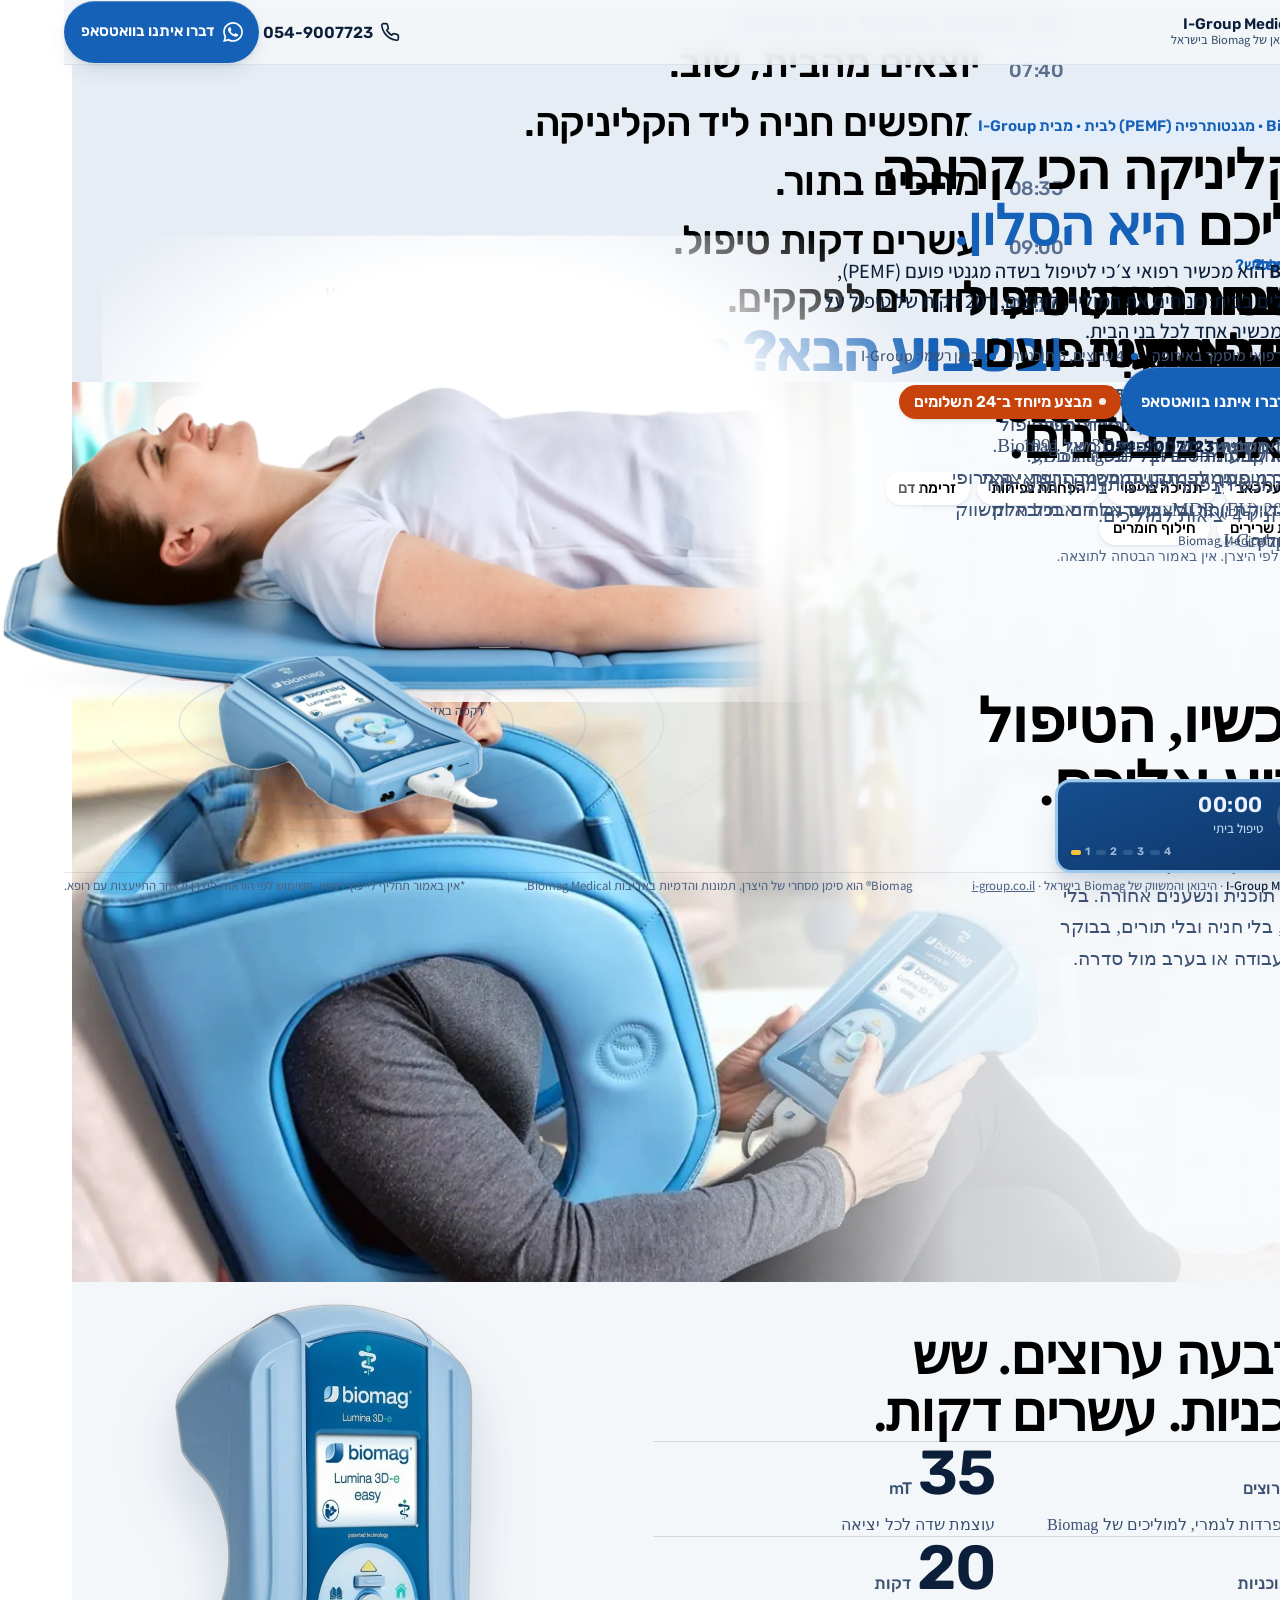
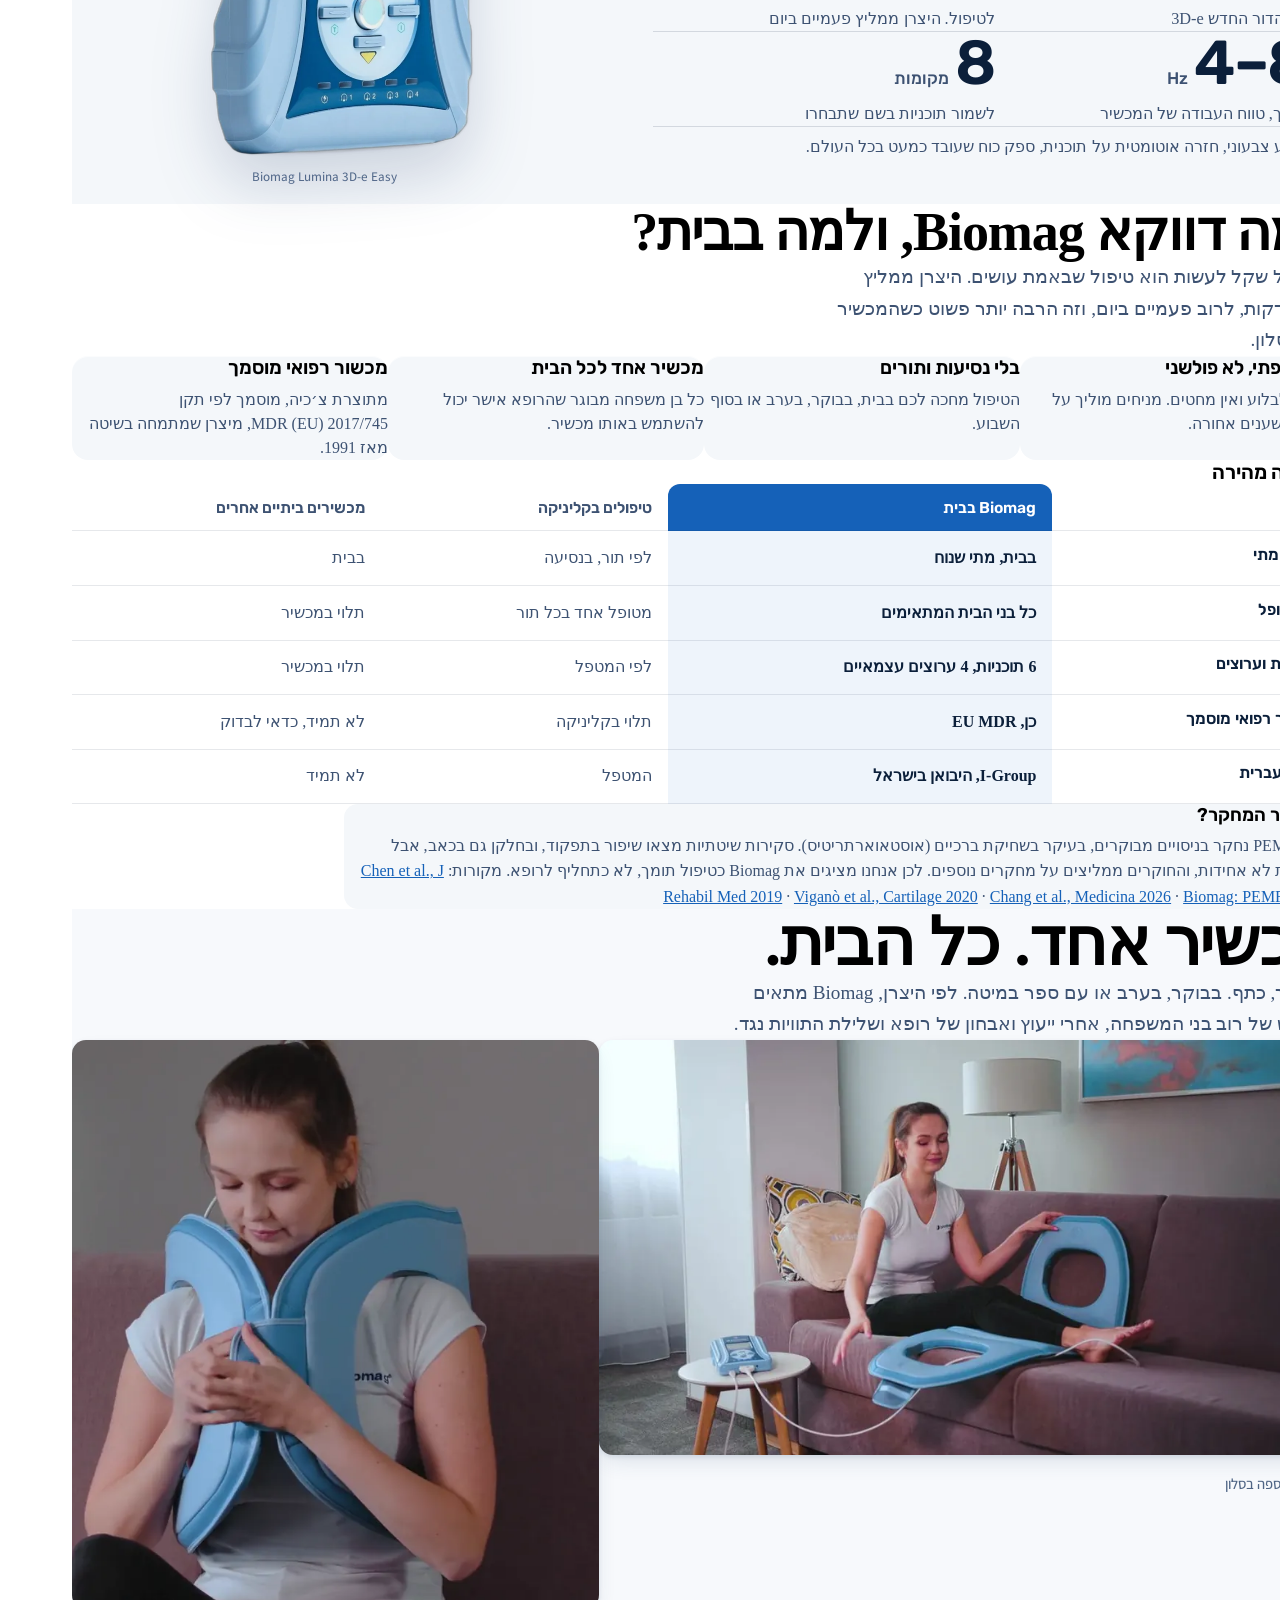
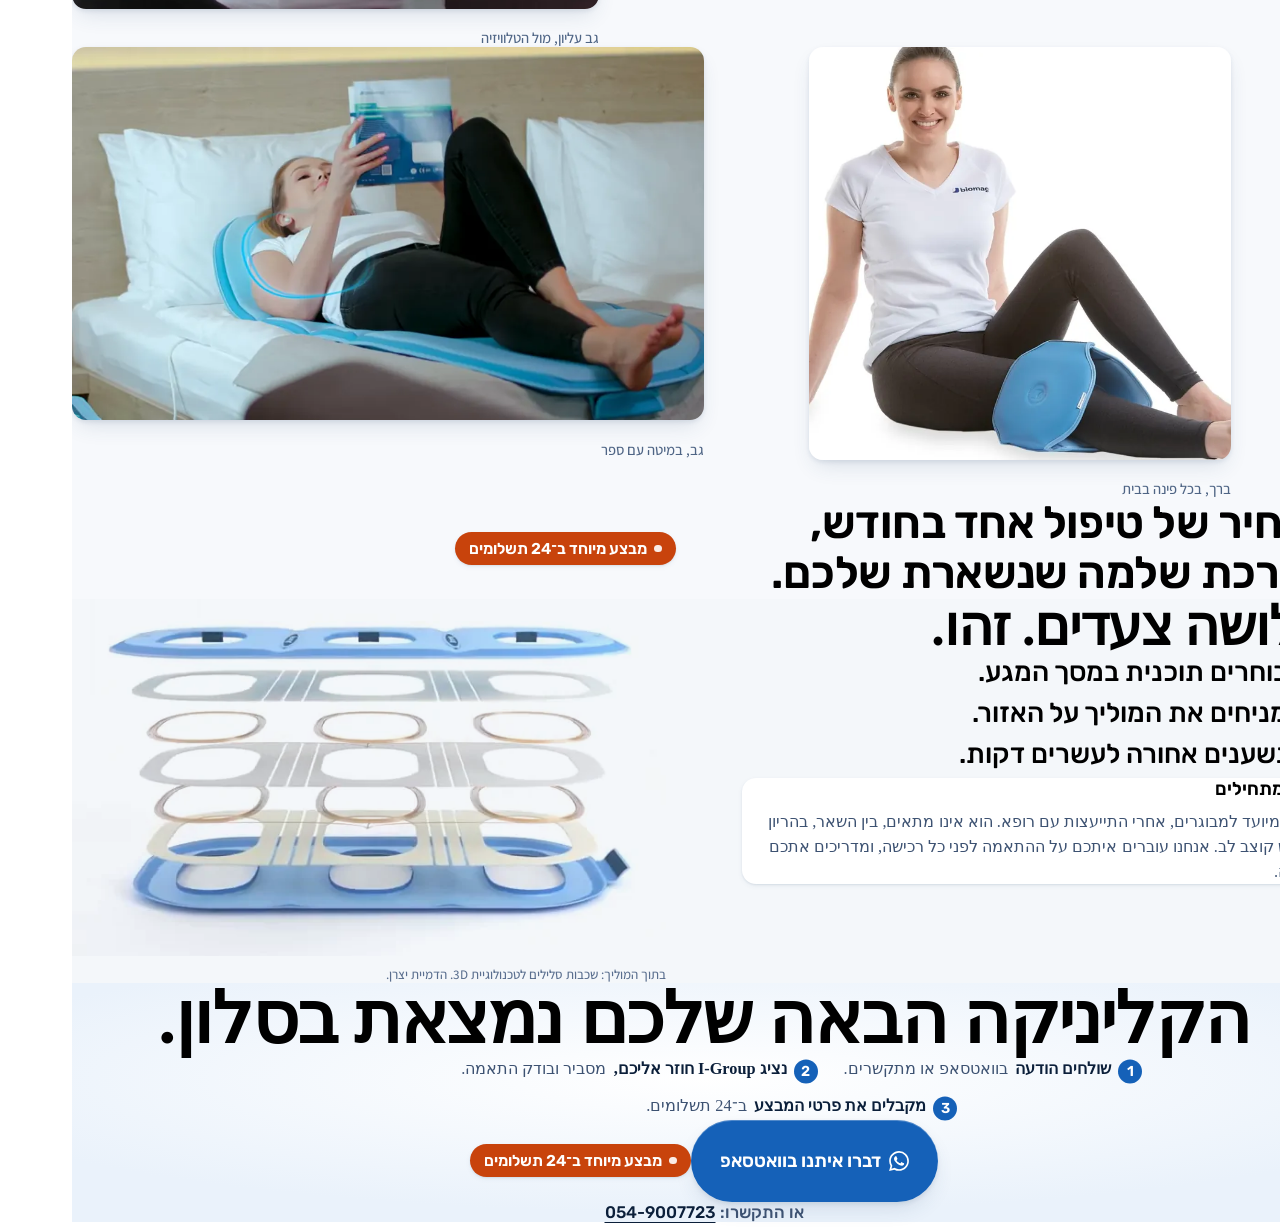
==== index.html @ ccf37699 "Custom domain home.biomag.i-group.co.il" ====
<!doctype html>
<html lang="he" dir="rtl">
<head>
<meta charset="utf-8">
<meta name="viewport" content="width=device-width, initial-scale=1, viewport-fit=cover">
<title>Biomag 3D PEMF לבית | מכשיר אחד לכל המשפחה | I-Group</title>
<meta name="description" content="Biomag לבית: מכשיר מגנטותרפיה (PEMF) רפואי מצ׳כיה, 4 ערוצים ו־6 תוכניות. 20 דקות טיפול על הספה, לכל המשפחה. מבית I-Group, מבצע ב־24 תשלומים.">
<!-- PREVIEW SWITCH: set to "noindex,nofollow" for previews -->
<meta name="robots" content="index,follow">
<link rel="canonical" href="https://home.biomag.i-group.co.il/">
<meta name="theme-color" content="#F4F7FA">
<meta property="og:type" content="product">
<meta property="og:site_name" content="I-Group Medical · Biomag בישראל">
<meta property="og:locale" content="he_IL">
<meta property="og:title" content="Biomag לבית: הקליניקה הכי קרובה אליכם היא הסלון">
<meta property="og:description" content="טכנולוגיית 3D בפטנט, 4 ערוצים עצמאיים, 20 דקות על הספה. מערכת אחת לכל המשפחה. מבצע מיוחד ב־24 תשלומים.">
<meta property="og:url" content="https://home.biomag.i-group.co.il/">
<meta property="og:image" content="https://home.biomag.i-group.co.il/og/og.jpg">
<meta property="og:image:width" content="1200">
<meta property="og:image:height" content="630">
<meta property="og:image:alt" content="אישה שוכבת על מזרן Biomag עם מכשיר Lumina 3D-e Easy בבית">
<meta name="twitter:card" content="summary_large_image">
<meta name="twitter:title" content="Biomag לבית: הקליניקה הכי קרובה אליכם היא הסלון">
<meta name="twitter:description" content="טכנולוגיית 3D בפטנט, 4 ערוצים עצמאיים, 20 דקות על הספה. מבצע מיוחד ב־24 תשלומים.">
<meta name="twitter:image" content="https://home.biomag.i-group.co.il/og/og.jpg">
<link rel="icon" type="image/png" href="assets/igroup.png">
<link rel="preconnect" href="https://fonts.googleapis.com">
<link rel="preconnect" href="https://fonts.gstatic.com" crossorigin>
<link href="https://fonts.googleapis.com/css2?family=Assistant:wght@400;500;600;700&family=Rubik:wght@400;500;600;700&display=swap" rel="stylesheet">
<link rel="preload" as="image" href="assets/hero-plate.webp" media="(min-width: 861px)">
<link rel="preload" as="image" href="assets/hero-plate-m.webp" media="(max-width: 860px)">
<link rel="stylesheet" href="scrollcraft.css">
<script type="application/ld+json">
{"@context":"https://schema.org","@graph":[
 {"@type":"Organization","@id":"https://i-group.co.il/#org","name":"I-Group Medical · איי גרופ מדיקל","url":"https://i-group.co.il/","logo":"https://home.biomag.i-group.co.il/assets/igroup.png","telephone":"+972-54-900-7723","contactPoint":{"@type":"ContactPoint","telephone":"+972-54-900-7723","contactType":"sales","availableLanguage":["he"]}},
 {"@type":"Product","name":"Biomag Lumina 3D-e Easy","brand":{"@type":"Brand","name":"Biomag"},"image":"https://home.biomag.i-group.co.il/og/og.jpg","description":"מכשיר PEMF לשימוש ביתי עם טכנולוגיית 3D-e בפטנט, 4 ערוצים עצמאיים, 6 תוכניות ומסך מגע צבעוני.","seller":{"@id":"https://i-group.co.il/#org"}},
 {"@type":"BreadcrumbList","itemListElement":[{"@type":"ListItem","position":1,"name":"I-Group","item":"https://i-group.co.il/"},{"@type":"ListItem","position":2,"name":"Biomag לבית","item":"https://home.biomag.i-group.co.il/"}]}
]}
</script>
<style>
:root{
  --sc-canvas:#F4F7FA; --sc-surface:#FFFFFF;
  --sc-ink:#0B1F3A; --sc-ink-soft:#3D5272;
  --sc-accent:#1561B8; --sc-accent-ink:#FFFFFF;
  --sc-font-display:"Rubik", system-ui, sans-serif;
  --sc-font-text:"Assistant", system-ui, sans-serif;
  --sc-shadow-color: 214 45% 30%;
  --sc-e1: 0 1px 2px hsl(var(--sc-shadow-color) / .10), 0 2px 6px -1px hsl(var(--sc-shadow-color) / .08);
  --sc-e2: 0 2px 4px hsl(var(--sc-shadow-color) / .10), 0 10px 22px -6px hsl(var(--sc-shadow-color) / .16);
  --sc-e3: 0 4px 8px hsl(var(--sc-shadow-color) / .08), 0 22px 44px -12px hsl(var(--sc-shadow-color) / .20);
  --sc-edge: inset 0 1px 0 rgba(255,255,255,.7);
  --orange:#C8430C; --bar:64px;
  --sc-track-tight:-0.02em; --sc-track-snug:-0.012em; --sc-track-normal:0;
}
body{line-height:1.65;font-size:clamp(1.05rem,1rem + .25vw,1.2rem);}
.sc-display{font-weight:600;letter-spacing:var(--sc-track-tight);}
h1,h2,h3,p{margin:0}
a{color:inherit}
.vis-hide{position:absolute!important;width:1px;height:1px;overflow:hidden;clip:rect(0 0 0 0);white-space:nowrap}
bdi.ltr{direction:ltr;unicode-bidi:isolate;white-space:nowrap}

/* ---------- bar ---------- */
.bar{position:fixed;inset-inline:0;top:0;height:var(--bar);z-index:60;display:flex;align-items:center;gap:var(--sc-4);
  padding-inline:var(--sc-gutter);background:color-mix(in oklab,#F4F7FA 86%,transparent);backdrop-filter:saturate(1.2) blur(10px);-webkit-backdrop-filter:saturate(1.2) blur(10px);
  border-bottom:1px solid color-mix(in oklab,var(--sc-ink) 8%,transparent)}
.bar__brand{display:flex;align-items:center;gap:.6rem;text-decoration:none;min-width:0}
.bar__brand img{width:34px;height:auto}
.bar__brand span{font:600 .95rem/1.15 var(--sc-font-display);color:var(--sc-ink)}
.bar__brand small{display:block;font:500 .78rem/1.2 var(--sc-font-text);color:var(--sc-ink-soft)}
.bar__end{margin-inline-start:auto;display:flex;align-items:center;gap:var(--sc-4)}
.bar__tel{font:600 1rem var(--sc-font-display);text-decoration:none;color:var(--sc-ink);display:inline-flex;align-items:center;gap:.4rem;min-height:44px;padding-inline:.25rem}
.bar__tel:hover{color:var(--sc-accent)}
.btn{display:inline-flex;align-items:center;justify-content:center;gap:.55rem;min-height:48px;padding:.7rem 1.3rem;border-radius:999px;
  background:var(--sc-accent);color:var(--sc-accent-ink);font:600 1.02rem/1 var(--sc-font-display);text-decoration:none;white-space:nowrap;
  box-shadow:var(--sc-e2),inset 0 1px 0 rgba(255,255,255,.25);transition:background-color 160ms var(--sc-ease-out),transform 120ms var(--sc-ease-out)}
.btn:hover{background:#0F4F99}
.btn:active{transform:scale(.97)}
.btn svg{width:20px;height:20px;flex:none}
.btn--sm{min-height:44px;padding:.55rem 1.05rem;font-size:.95rem}
.badge{display:inline-flex;align-items:center;gap:.45rem;background:var(--orange);color:#fff;font:600 .98rem/1.1 var(--sc-font-display);
  padding:.5rem .9rem;border-radius:999px;box-shadow:var(--sc-e1);white-space:nowrap}
.badge::before{content:"";width:.45rem;height:.45rem;border-radius:50%;background:#fff;opacity:.9}

/* ---------- console (signature) ---------- */
.console{position:fixed;z-index:61;left:var(--sc-gutter);bottom:clamp(1rem,3vh,2rem);display:grid;grid-template-columns:auto 1fr;align-items:center;gap:.25rem .8rem;
  width:15.5rem;padding:.7rem .85rem .75rem;border-radius:16px;text-decoration:none;color:#EAF3FF;
  background:linear-gradient(160deg,#164E8F,#0D3566);box-shadow:var(--sc-e3),inset 0 1px 0 rgba(255,255,255,.18);
  border:3px solid #9CC8EE;transition:transform 160ms var(--sc-ease-out)}
.console:hover{transform:translateY(-2px)}
.console__ring{grid-row:span 2;width:44px;height:44px}
.console__ring circle{fill:none;stroke-width:4}
.console__ring .trk{stroke:rgba(255,255,255,.18)}
.console__ring .val{stroke:#7FD3FF;stroke-linecap:round;transform:rotate(-90deg) scaleY(-1);transform-origin:50% 50%}
.console__time{font:600 1.35rem/1 var(--sc-font-display);font-variant-numeric:tabular-nums;letter-spacing:.02em;direction:ltr;text-align:right}
.console__prog{font:500 .82rem/1.2 var(--sc-font-text);color:#BFD9F5;white-space:nowrap;overflow:hidden;text-overflow:ellipsis}
.console__ch{grid-column:1 / -1;display:flex;gap:.4rem;justify-content:flex-start;direction:ltr;margin-top:.35rem;font:600 .68rem/1 var(--sc-font-display);color:#9DB9D8}
.console__ch i{display:inline-flex;align-items:center;gap:.25rem;font-style:normal}
.console__ch i::before{content:"";width:.6rem;height:.32rem;border-radius:2px;background:#2E5B8E;transition:background-color 240ms var(--sc-ease-out)}
.console__ch i.on::before{background:#FFC23D;box-shadow:0 1px 3px rgba(0,0,0,.25)}
.console__cta{grid-column:1 / -1;display:none;margin-top:.45rem;font:600 .9rem/1.2 var(--sc-font-display);color:#fff;align-items:center;gap:.4rem}
.console.is-wait .console__time{opacity:.55}
.console.is-done .console__cta{display:flex}
.console.is-done{border-color:#FFC23D}
.console__tag{position:absolute;top:-.55rem;right:.8rem;background:#9CC8EE;color:#0D3566;font:600 .62rem/1 var(--sc-font-display);padding:.2rem .4rem;border-radius:4px;letter-spacing:.02em}

/* ---------- hero (act 1) ---------- */
.hero [data-sc-stage]{background:radial-gradient(120% 90% at 30% 75%,#FFFFFF 0%,#F4F7FA 55%,#E9EFF6 100%);--mx:0;--my:0}
.hero__rings{position:absolute;left:2%;bottom:6%;width:58vw;aspect-ratio:2.4;z-index:1;pointer-events:none;
  transform:translate3d(calc(var(--mx)*-8px),calc(var(--my)*-6px),0) scale(calc(.9 + var(--sc-p,0)*.35));transform-origin:30% 60%;
  opacity:calc(.55 + var(--sc-p,0)*.45)}
.hero__rings ellipse{fill:none;stroke:#1561B8;stroke-width:1.2;vector-effect:non-scaling-stroke}
.hero__copy{position:absolute;z-index:6;right:var(--sc-gutter);top:calc(var(--bar) + clamp(1.2rem,5vh,3.5rem));width:min(36rem,40vw)}
.hero__kicker{display:inline-block;max-width:100%;font:600 .95rem/1.3 var(--sc-font-display);color:var(--sc-accent);background:#E3EEFA;padding:.4rem .8rem;border-radius:999px;margin-bottom:var(--sc-4)}
.hero__copy h1{font-size:clamp(2.3rem,1.3rem + 2.6vw,3.9rem);line-height:1.04;text-wrap:balance}
.hero__copy h1 em{font-style:normal;color:var(--sc-accent)}
.hero__sub{margin-top:var(--sc-4);font:500 clamp(1.08rem,.98rem + .35vw,1.3rem)/1.5 var(--sc-font-text);color:var(--sc-ink);text-wrap:pretty}
.hero__sub strong{font-weight:700}
.hero__facts{list-style:none;padding:0;margin:var(--sc-4) 0 0;display:flex;flex-wrap:wrap;gap:.4rem .9rem;color:var(--sc-ink-soft);font:500 .98rem/1.3 var(--sc-font-text)}
.hero__facts li{display:inline-flex;align-items:center;gap:.4rem}
.hero__facts li::before{content:"";width:.42rem;height:.42rem;border-radius:50%;background:var(--sc-accent)}
.hero__cta{margin-top:var(--sc-5);display:flex;flex-wrap:wrap;gap:var(--sc-3);align-items:center}
.hero__tel{display:block;margin-top:var(--sc-3);font:500 1rem var(--sc-font-display);color:var(--sc-ink-soft)}
.hero__tel a{color:var(--sc-ink);font-weight:600;text-underline-offset:.25em}
.hero__scene{position:absolute;z-index:4;width:min(60vw,1040px);aspect-ratio:1771/1004;left:-5vw;bottom:9vh;-webkit-mask-image:linear-gradient(to left,transparent 0,#000 14%);mask-image:linear-gradient(to left,transparent 0,#000 14%);pointer-events:none;
  transform:translate3d(calc(var(--mx)*6px),calc(var(--sc-p,0)*-10vh + var(--my)*4px),0) scale(calc(1 + var(--sc-p,0)*.07));transform-origin:40% 100%}
.hero__plate{position:absolute;top:0;left:0;width:100%;height:auto;max-width:none}
.hero__shadow{position:absolute;left:2%;right:-4%;top:63%;height:9%;border-radius:50%;background:radial-gradient(closest-side,rgba(30,60,110,.22),transparent);filter:blur(6px)}
.hero__dev{position:absolute;left:27.95%;top:61.95%;width:47.94%;z-index:2;
  transform:translate3d(calc(var(--mx)*14px),calc(var(--sc-p,0)*-2.5vh + var(--my)*9px),0) scale(calc(1 + var(--sc-p,0)*.05));transform-origin:50% 100%}
.hero__dev img{width:100%;height:auto;max-width:none;filter:drop-shadow(0 18px 22px rgba(20,50,100,.22))}

/* ---------- tension (act 2) ---------- */
.tension [data-sc-stage]{background:#E7EDF5;display:grid;place-items:center}
.log{width:min(52rem,100% - 2*var(--sc-gutter));margin-inline:auto}
.log__intro{font:500 var(--sc-t-lg)/1.3 var(--sc-font-display);color:var(--sc-ink-soft);margin-bottom:var(--sc-6)}
.log ol{list-style:none;margin:0;padding:0;display:grid;gap:clamp(.4rem,1.4vh,1rem)}
.log li{display:grid;grid-template-columns:5.2rem 1fr;align-items:baseline;gap:var(--sc-5);font:500 clamp(1.5rem,1rem + 1.9vw,2.7rem)/1.15 var(--sc-font-display);letter-spacing:var(--sc-track-snug)}
.log time{font:500 clamp(1rem,.9rem + .4vw,1.25rem)/1 var(--sc-font-display);color:#5A6F8F;font-variant-numeric:tabular-nums;direction:ltr;text-align:right}
.log__end{margin-top:var(--sc-7);font:700 clamp(2rem,1.2rem + 3vw,4rem)/1.04 var(--sc-font-display);letter-spacing:var(--sc-track-tight);color:var(--sc-accent)}

/* ---------- turn (act 3) ---------- */
.turn{position:relative;background:#F4F7FA;padding-block:0}
.turn figure{margin:0;position:relative;height:100svh;min-height:34rem;overflow:hidden}
.turn figure img{width:100%;height:100%;object-fit:cover;object-position:30% 50%}
.turn__scrim{position:absolute;inset:0;pointer-events:none;background:linear-gradient(to left,rgba(248,250,252,.94) 0%,rgba(248,250,252,.82) 30%,rgba(248,250,252,0) 52%)}
.turn__copy{position:absolute;right:var(--sc-gutter);top:50%;translate:0 -50%;max-width:min(34rem,40vw)}
.turn__copy h2{font-size:clamp(2.2rem,1.4rem + 3vw,4.4rem);line-height:1.04;margin-bottom:var(--sc-5);text-wrap:balance}
.turn__copy p{color:var(--sc-ink-soft);max-width:30ch}

/* ---------- peak (act 4) ---------- */
.peak [data-sc-stage]{background:radial-gradient(70% 80% at 32% 52%,#FFFFFF 0%,#FFFFFF 46%,#E9F0F8 100%)}
.peak__frame{position:absolute;left:clamp(0rem,3vw,4rem);top:50%;translate:0 -46%;width:min(64vw,1100px);aspect-ratio:1000/570;
  -webkit-mask-image:radial-gradient(60% 72% at 46% 52%,#000 62%,transparent 100%);mask-image:radial-gradient(60% 72% at 46% 52%,#000 62%,transparent 100%)}
.peak__frame picture,.peak__frame picture img{position:absolute;inset:0;width:100%;height:100%;object-fit:cover}
.peak__copy{position:absolute;right:var(--sc-gutter);top:50%;translate:0 -50%;width:min(27rem,30vw)}
.peak__block{position:absolute;inset-inline:0;top:0;translate:0 -50%}
.peak__block h2{font-size:clamp(2.2rem,1.3rem + 2.8vw,4rem);line-height:1.04;text-wrap:balance}
.peak__block h3{font:600 clamp(1.7rem,1.2rem + 1.6vw,2.6rem)/1.1 var(--sc-font-display);letter-spacing:var(--sc-track-snug);margin-bottom:var(--sc-4);text-wrap:balance}
.peak__block p{color:var(--sc-ink-soft);margin-top:var(--sc-4);text-wrap:pretty}
.credit{font:500 .82rem/1.3 var(--sc-font-text);color:#5A6F8F}

/* ---------- spec (act 5) ---------- */
.spec{background:#F4F7FA;padding-block:var(--sc-section)}
.spec__grid{display:grid;grid-template-columns:minmax(0,1.15fr) minmax(0,.85fr);gap:clamp(2rem,6vw,6rem);align-items:center}
.spec h2{font-size:clamp(2.1rem,1.3rem + 2.6vw,3.8rem);line-height:1.05;margin-bottom:var(--sc-6);text-wrap:balance}
.specs{margin:0;display:grid;grid-template-columns:1fr 1fr;gap:var(--sc-6) var(--sc-6)}
.specs div{border-top:1px solid color-mix(in oklab,var(--sc-ink) 14%,transparent);padding-top:var(--sc-4)}
.specs dt{font:600 clamp(2.6rem,1.8rem + 2.6vw,4.2rem)/1 var(--sc-font-display);letter-spacing:var(--sc-track-tight);color:var(--sc-ink);display:flex;align-items:baseline;gap:.4rem}
.specs dt small{font:500 1.05rem/1 var(--sc-font-display);color:var(--sc-ink-soft);letter-spacing:0}
.specs dd{margin:.5rem 0 0;color:var(--sc-ink-soft);font-size:1.02rem;line-height:1.45}
.specs .wide{grid-column:1 / -1}
.spec__dev{position:relative;justify-self:center;width:min(100%,19rem)}
.spec__dev img{width:100%;height:auto;filter:drop-shadow(0 30px 30px rgba(20,50,100,.18))}
.spec__dev figcaption{text-align:center;margin-top:var(--sc-4)}
.effects{margin-top:var(--sc-8);padding-top:var(--sc-6);border-top:1px solid color-mix(in oklab,var(--sc-ink) 14%,transparent)}
.effects p{max-width:62ch;color:var(--sc-ink-soft)}
.effects ul{list-style:none;padding:0;margin:var(--sc-5) 0 0;display:flex;flex-wrap:wrap;gap:.6rem}
.effects li{font:500 1.02rem/1 var(--sc-font-display);padding:.65rem 1rem;border-radius:999px;background:#fff;box-shadow:var(--sc-e1);color:var(--sc-ink)}

/* ---------- family (act 6) ---------- */
.family{background:#F7F9FC;padding-block:var(--sc-section);overflow:clip}
.family__head{max-width:40rem;margin-bottom:var(--sc-8)}
.family__head h2{font-size:clamp(2.4rem,1.4rem + 3.4vw,4.8rem);line-height:1.02;margin-bottom:var(--sc-5)}
.family__head p{color:var(--sc-ink-soft)}
.collage{position:relative;display:grid;grid-template-columns:repeat(12,1fr);grid-auto-rows:minmax(0,auto);gap:var(--sc-5)}
.collage figure{margin:0}
.collage img{width:100%;height:auto;border-radius:14px;box-shadow:var(--sc-e2)}
.collage figcaption{margin-top:.6rem;font:500 .92rem/1.3 var(--sc-font-text);color:#4F6585}
.c1{grid-column:1 / span 7}
.c2{grid-column:8 / span 5;margin-top:18%}
.c3{grid-column:2 / span 4;margin-top:-6%}
.c4{grid-column:7 / span 6;margin-top:4%}
.value{margin-top:var(--sc-9);display:flex;flex-wrap:wrap;align-items:center;gap:var(--sc-5) var(--sc-7)}
.value p{font:600 clamp(1.8rem,1.2rem + 2vw,3.1rem)/1.12 var(--sc-font-display);letter-spacing:var(--sc-track-snug);max-width:22ch;text-wrap:balance}

/* ---------- how (act 7) ---------- */
.how{background:#F4F7FA;padding-block:var(--sc-section)}
.how__grid{display:grid;grid-template-columns:minmax(0,1fr) minmax(0,1fr);gap:clamp(2rem,6vw,6rem);align-items:start}
.how h2{font-size:clamp(2.1rem,1.3rem + 2.6vw,3.8rem);line-height:1.05;margin-bottom:var(--sc-6)}
.steps{list-style:none;margin:0;padding:0;display:grid;gap:var(--sc-5);counter-reset:s}
.steps li{display:grid;grid-template-columns:3rem 1fr;gap:var(--sc-4);align-items:baseline;font:500 clamp(1.25rem,1rem + .9vw,1.7rem)/1.3 var(--sc-font-display)}
.steps li::before{counter-increment:s;content:counter(s);font:600 1.1rem/1 var(--sc-font-display);color:var(--sc-accent);width:2.4rem;height:2.4rem;border-radius:50%;
  display:grid;place-items:center;border:1.5px solid color-mix(in oklab,var(--sc-accent) 50%,transparent)}
.note{margin-top:var(--sc-7);padding:var(--sc-5) var(--sc-6);border-radius:14px;background:#fff;box-shadow:var(--sc-e1)}
.note h3{font:600 1.15rem/1.3 var(--sc-font-display);margin-bottom:.4rem}
.note p{color:var(--sc-ink-soft);font-size:1.02rem;line-height:1.55}
.how figure{margin:0}
.how figure img{width:100%;height:auto;mix-blend-mode:multiply}

/* ---------- close (act 8) ---------- */
.close [data-sc-stage]{background:radial-gradient(90% 80% at 50% 40%,#FFFFFF 0%,#EAF2FB 70%);display:flex;flex-direction:column;justify-content:center}
.close__inner{width:min(58rem,100% - 2*var(--sc-gutter));margin-inline:auto;text-align:center}
.close h2{font-size:clamp(2.4rem,1.3rem + 4vw,5.2rem);line-height:1.02;text-wrap:balance;margin-bottom:var(--sc-5)}
.order{list-style:none;counter-reset:o;padding:0;margin:0 auto var(--sc-6);display:flex;flex-wrap:wrap;justify-content:center;gap:.6rem 1.6rem;max-width:56rem;color:var(--sc-ink-soft);font-size:1.02rem}
.order li{display:inline-flex;align-items:baseline;gap:.45rem}
.order li::before{counter-increment:o;content:counter(o);font:600 .9rem/1 var(--sc-font-display);color:#fff;background:var(--sc-accent);width:1.5rem;height:1.5rem;border-radius:50%;display:inline-grid;place-items:center;flex:none;translate:0 .1rem}
.order b{color:var(--sc-ink);font-weight:600}
.close__lede{color:var(--sc-ink-soft);max-width:44ch;margin-inline:auto;margin-bottom:var(--sc-6)}
.close__row{display:flex;flex-wrap:wrap;justify-content:center;align-items:center;gap:var(--sc-4)}
.close .btn{min-height:60px;padding-inline:1.8rem;font-size:1.15rem}
.close__tel{display:block;margin-top:var(--sc-4);font:500 1.05rem var(--sc-font-display);color:var(--sc-ink-soft)}
.close__tel a{color:var(--sc-ink);text-underline-offset:.25em}
.foot{position:absolute;inset-inline:0;bottom:0;padding:var(--sc-4) var(--sc-gutter) calc(var(--sc-4) + env(safe-area-inset-bottom));display:flex;flex-wrap:wrap;gap:.4rem 1.4rem;align-items:center;justify-content:space-between;
  font:500 .8rem/1.45 var(--sc-font-text);color:#4F6585;padding-inline-end:calc(var(--sc-gutter) + 17rem);border-top:1px solid color-mix(in oklab,var(--sc-ink) 10%,transparent)}
.foot img{width:26px;height:auto;display:inline-block;vertical-align:middle;margin-inline-end:.4rem}
.foot strong{color:var(--sc-ink);font-weight:600}


/* ---------- explain (PEMF) ---------- */
.explain [data-sc-stage]{background:linear-gradient(180deg,#EEF4FA 0%,#F6F9FC 100%)}
.field{position:absolute;left:clamp(0rem,4vw,5rem);top:50%;translate:0 -50%;width:min(46vw,640px);aspect-ratio:1}
.field svg{width:100%;height:100%;overflow:visible}
.field .tissue rect{transition:none}
.field .wave{fill:none;stroke:#1561B8;stroke-width:2.2;opacity:0;transform-box:fill-box;transform-origin:50% 0%;animation:wave 2.4s cubic-bezier(.2,.7,.3,1) infinite}
.field .wave:nth-of-type(2){animation-delay:.6s}.field .wave:nth-of-type(3){animation-delay:1.2s}.field .wave:nth-of-type(4){animation-delay:1.8s}
@keyframes wave{0%{opacity:.85;transform:scale(.35)}100%{opacity:0;transform:scale(1.35)}}
.field .glow{opacity:calc(.25 + var(--sc-p,0)*.75)}
.field .flow{stroke-dasharray:6 10;animation:flow 1.6s linear infinite;opacity:calc(var(--sc-p,0)*1.6 - .5)}
@keyframes flow{to{stroke-dashoffset:-32}}
.field__tag{font:600 15px var(--sc-font-display);fill:#0B1F3A}
.field__tag--soft{font:500 13px var(--sc-font-text);fill:#3D5272}
.explain__copy{position:absolute;right:var(--sc-gutter);top:50%;translate:0 -50%;width:min(32rem,40vw);height:24rem}
.explain__block{position:absolute;inset-inline:0;top:0}
.explain__block .q{font:600 .95rem/1 var(--sc-font-display);color:var(--sc-accent);margin-bottom:var(--sc-3)}
.explain__block h2,.explain__block h3{font:600 clamp(2rem,1.3rem + 2.2vw,3.4rem)/1.06 var(--sc-font-display);letter-spacing:var(--sc-track-tight);text-wrap:balance;margin-bottom:var(--sc-4)}
.explain__block p{color:var(--sc-ink-soft);text-wrap:pretty;max-width:36ch}
.explain__block ul{list-style:none;padding:0;margin:var(--sc-4) 0 0;display:flex;flex-wrap:wrap;gap:.45rem}
.explain__block li{font:500 .95rem/1 var(--sc-font-display);padding:.55rem .85rem;border-radius:999px;background:#fff;box-shadow:var(--sc-e1)}
.explain__block small{display:block;margin-top:var(--sc-4);color:#4F6585;font-size:.88rem}

/* ---------- why ---------- */
.why{background:#FFFFFF;padding-block:var(--sc-section)}
.why h2{font-size:clamp(2.1rem,1.3rem + 2.6vw,3.8rem);line-height:1.05;margin-bottom:var(--sc-4);text-wrap:balance}
.why__lede{color:var(--sc-ink-soft);max-width:52ch;margin-bottom:var(--sc-7)}
.why__cards{display:grid;grid-template-columns:repeat(4,minmax(0,1fr));gap:var(--sc-4);margin-bottom:var(--sc-8)}
.why__cards div{background:#F4F7FA;border-radius:16px;padding:var(--sc-5);box-shadow:var(--sc-edge)}
.why__cards h3{font:600 1.2rem/1.25 var(--sc-font-display);margin-bottom:.5rem}
.why__cards p{color:var(--sc-ink-soft);font-size:1rem;line-height:1.5}
.cmp{width:100%;border-collapse:separate;border-spacing:0;font-size:1rem}
.cmp caption{text-align:start;font:600 1.25rem var(--sc-font-display);margin-bottom:var(--sc-4)}
.cmp th,.cmp td{padding:.85rem 1rem;text-align:start;border-bottom:1px solid color-mix(in oklab,var(--sc-ink) 10%,transparent);vertical-align:top}
.cmp thead th{font:600 .98rem var(--sc-font-display);color:var(--sc-ink-soft)}
.cmp thead th.us{color:#fff;background:var(--sc-accent);border-radius:12px 12px 0 0}
.cmp td.us{background:#EEF4FB;font-weight:600;color:var(--sc-ink)}
.cmp tbody th{font:600 1rem var(--sc-font-display);color:var(--sc-ink)}
.cmp td{color:var(--sc-ink-soft)}
.cmp-wrap{overflow-x:auto;-webkit-overflow-scrolling:touch}
.research{margin-top:var(--sc-7);padding:var(--sc-5) var(--sc-6);border-radius:14px;background:#F4F7FA;max-width:62rem}
.research h3{font:600 1.15rem var(--sc-font-display);margin-bottom:.4rem}
.research p{color:var(--sc-ink-soft);font-size:1rem;line-height:1.6}
.research a{color:var(--sc-accent)}

/* ---------- focus ---------- */
:focus-visible{outline:3px solid #0F4F99;outline-offset:3px}
.console:focus-visible{outline-color:#FFC23D}

/* ---------- phone ---------- */
@media (max-width:860px){
  :root{--bar:58px}
  .bar{gap:.5rem}
  .bar__brand span,.bar__tel .num{display:none}
  .bar__tel{width:44px;justify-content:center;border-radius:50%;background:#fff;box-shadow:var(--sc-e1)}
  .bar .btn{width:44px;padding:0;border-radius:50%}
  .bar .btn .lbl{display:none}
  .console{position:fixed;top:calc((var(--bar) - 46px)/2);bottom:auto;left:50%;translate:-50% 0;width:auto;min-width:9.6rem;grid-template-columns:auto auto;gap:0 .5rem;padding:.3rem .6rem .3rem .45rem;border-width:2px;border-radius:12px}
  .console__ring{width:30px;height:30px;grid-row:span 2}
  .console__time{font-size:1.02rem}
  .console__prog{font-size:.68rem;max-width:6.6rem}
  .console__ch{display:none}
  .console__tag{display:none}
  .console.is-done .console__cta{display:none}
  .hero__copy{top:calc(var(--bar) + .9rem);width:auto;left:var(--sc-gutter)}
  .hero__kicker{font-size:.8rem;padding:.3rem .65rem;margin-bottom:.6rem}
  .hero__copy h1{font-size:clamp(1.9rem,8vw,2.6rem)}
  .hero__sub{font-size:1rem;margin-top:.6rem;line-height:1.45}
  .hero__facts{font-size:.88rem;margin-top:.6rem;gap:.25rem .7rem}
  .hero__cta{margin-top:.9rem;gap:.5rem}
  .hero__cta .btn{min-height:46px;padding:.6rem 1.1rem;font-size:.98rem}
  .hero__cta .badge{font-size:.88rem;padding:.42rem .75rem}
  .hero__tel{display:none}
  .hero__scene{width:118vw;right:auto;left:-4vw;bottom:1vh;-webkit-mask-image:none;mask-image:none}
  .hero__rings{width:120vw;left:-10vw;bottom:4vh}
  .turn figure{height:auto;min-height:0}
  .turn figure img{height:62svh;object-position:40% 50%}
  .turn__scrim{display:none}
  .turn__copy{position:relative;right:auto;top:auto;translate:none;max-width:none;padding:var(--sc-7) var(--sc-gutter) var(--sc-6)}
  .peak__frame{left:0;width:100vw;top:calc(var(--bar) + 2vh);translate:none;aspect-ratio:740/570}
  .peak__copy{right:var(--sc-gutter);left:var(--sc-gutter);width:auto;top:calc(var(--bar) + 2vh + 77vw + 1.25rem);bottom:auto;translate:none}
  .peak__block{translate:0 0;top:0;bottom:auto}
  .field{left:50%;translate:-50% 0;top:calc(var(--bar) + 1vh);width:min(72vw,40vh)}
  .explain__copy{right:var(--sc-gutter);left:var(--sc-gutter);width:auto;top:calc(var(--bar) + 1vh + min(72vw,40vh) + .5rem);translate:none;height:auto}
  .explain__block h2,.explain__block h3{font-size:clamp(1.6rem,6.6vw,2.1rem);margin-bottom:.5rem}
  .explain__block p{font-size:.98rem;line-height:1.5}
  .explain__block ul{margin-top:.6rem;gap:.3rem}.explain__block li{font-size:.82rem;padding:.4rem .6rem}
  .explain__block small{font-size:.78rem;margin-top:.5rem}
  .why__cards{grid-template-columns:1fr 1fr}
  .cmp{font-size:.88rem}.cmp th,.cmp td{padding:.6rem .5rem}
  .spec__grid,.how__grid{grid-template-columns:1fr}
  .spec__dev{width:min(72%,18rem);order:-1}
  .specs{gap:var(--sc-5)}
  .collage{grid-template-columns:repeat(6,1fr);gap:var(--sc-4)}
  .c1{grid-column:1 / -1}.c2{grid-column:1 / span 3;margin-top:0}.c3{grid-column:4 / span 3;margin-top:22%}.c4{grid-column:1 / -1;margin-top:0}
  .close__inner{padding-bottom:9rem}
  .foot{font-size:.74rem;padding-inline-end:var(--sc-gutter)}
}
@media (max-width:380px){ .hero__facts{display:none} }
@media (prefers-reduced-motion:reduce){
  .hero__rings,.hero__scene,.hero__dev{transform:none!important}
  .field .wave{animation:none;opacity:.5}.field .wave:nth-of-type(2){transform:scale(.7)}.field .wave:nth-of-type(3){transform:scale(1)}.field .wave:nth-of-type(4){display:none}
  .field .flow{animation:none;opacity:1}.field .glow{opacity:1}
}
</style>
</head>
<body>

<header class="bar" role="banner">
  <a class="bar__brand" href="https://i-group.co.il/" aria-label="I-Group Medical, לאתר החברה">
    <img src="assets/igroup.webp" width="156" height="160" alt="I-Group Medical">
    <span>I-Group Medical<small>היבואן של Biomag בישראל</small></span>
  </a>
  <div class="bar__end">
    <a class="bar__tel" href="tel:+972549007723" aria-label="התקשרו 054-9007723">
      <svg width="20" height="20" viewBox="0 0 24 24" fill="none" stroke="currentColor" stroke-width="2" stroke-linecap="round" stroke-linejoin="round" aria-hidden="true"><path d="M22 16.92v3a2 2 0 0 1-2.18 2 19.79 19.79 0 0 1-8.63-3.07 19.5 19.5 0 0 1-6-6A19.79 19.79 0 0 1 2.12 4.18 2 2 0 0 1 4.11 2h3a2 2 0 0 1 2 1.72c.13.96.36 1.9.7 2.81a2 2 0 0 1-.45 2.11L8.09 9.91a16 16 0 0 0 6 6l1.27-1.27a2 2 0 0 1 2.11-.45c.91.34 1.85.57 2.81.7A2 2 0 0 1 22 16.92z"/></svg>
      <span class="num"><bdi class="ltr">054-9007723</bdi></span>
    </a>
    <a class="btn btn--sm wa" href="#" data-wa aria-label="דברו איתנו בוואטסאפ">
      <svg viewBox="0 0 24 24" fill="currentColor" aria-hidden="true"><path d="M17.47 14.38c-.3-.15-1.75-.86-2.02-.96-.27-.1-.47-.15-.67.15-.2.3-.77.96-.94 1.16-.17.2-.35.22-.64.07-.3-.15-1.25-.46-2.38-1.47-.88-.79-1.47-1.76-1.65-2.06-.17-.3-.02-.46.13-.6.13-.14.3-.35.45-.52.15-.18.2-.3.3-.5.1-.2.05-.37-.02-.52-.08-.15-.67-1.62-.92-2.22-.24-.58-.49-.5-.67-.51h-.57c-.2 0-.52.07-.79.37-.27.3-1.04 1.02-1.04 2.48s1.07 2.88 1.21 3.08c.15.2 2.1 3.2 5.08 4.49.71.31 1.26.49 1.7.63.71.23 1.36.2 1.87.12.57-.09 1.75-.72 2-1.41.25-.7.25-1.29.17-1.41-.07-.13-.27-.2-.57-.35zM12.05 21.8h-.01a9.8 9.8 0 0 1-5-1.37l-.36-.21-3.72.98 1-3.63-.24-.37a9.8 9.8 0 0 1-1.5-5.22c0-5.42 4.41-9.83 9.84-9.83a9.77 9.77 0 0 1 6.95 2.88 9.77 9.77 0 0 1 2.88 6.96c0 5.42-4.41 9.83-9.84 9.83zm8.37-18.2A11.75 11.75 0 0 0 12.05.13C5.53.13.22 5.43.22 11.96c0 2.09.55 4.12 1.58 5.92L.12 24l6.27-1.64a11.82 11.82 0 0 0 5.65 1.44h.01c6.52 0 11.83-5.31 11.83-11.84 0-3.16-1.23-6.13-3.46-8.37z"/></svg>
      <span class="lbl">דברו איתנו בוואטסאפ</span>
    </a>
  </div>
</header>

<a class="console" href="#contact" data-console aria-label="מחוון טיפול: 20 דקות של Biomag בזמן הגלילה. לחצו כדי לעבור ליצירת קשר">
  <span class="console__tag" aria-hidden="true">3D-e</span>
  <svg class="console__ring" viewBox="0 0 44 44" aria-hidden="true"><circle class="trk" cx="22" cy="22" r="18"/><circle class="val" cx="22" cy="22" r="18" stroke-dasharray="113.1" stroke-dashoffset="113.1" data-ring/></svg>
  <span class="console__time" data-time aria-hidden="true">00:00</span>
  <span class="console__prog" data-prog aria-hidden="true">טיפול ביתי</span>
  <span class="console__ch" aria-hidden="true"><i class="on" data-ch>1</i><i data-ch>2</i><i data-ch>3</i><i data-ch>4</i></span>
  <span class="console__cta" aria-hidden="true">20 דקות הסתיימו. דברו איתנו ›</span>
</a>

<main id="top">

  <!-- 1 · RECOGNITION: layered hero (parallax planes driven by --sc-p and pointer) -->
  <section class="hero" data-sc-act="pin" data-sc-span="1.4" data-sc-drift="#F4F7FA" data-program="טיפול ביתי">
    <div data-sc-stage>
      <svg class="hero__rings" viewBox="0 0 1200 500" aria-hidden="true" preserveAspectRatio="xMidYMid meet">
        <ellipse cx="420" cy="300" rx="180" ry="60" opacity=".55"/>
        <ellipse cx="420" cy="300" rx="300" ry="102" opacity=".38"/>
        <ellipse cx="420" cy="300" rx="430" ry="148" opacity=".26"/>
        <ellipse cx="420" cy="300" rx="570" ry="196" opacity=".16"/>
        <ellipse cx="420" cy="300" rx="720" ry="248" opacity=".09"/>
      </svg>
      <div class="hero__copy" data-sc-cue="0 1 0 0">
        <p class="hero__kicker">Biomag · מגנטותרפיה (PEMF) לבית · מבית I-Group</p>
        <h1 class="sc-display">הקליניקה הכי קרובה אליכם <em>היא הסלון.</em></h1>
        <p class="hero__sub"><strong>Biomag</strong> הוא מכשיר רפואי צ׳כי לטיפול בשדה מגנטי פועם (PEMF), שמפעילים בבית: מניחים את המוליך, לוחצים, ו־20 דקות של טיפול על הספה. מכשיר אחד לכל בני הבית.</p>
        <ul class="hero__facts">
          <li>מכשור רפואי מוסמך באירופה</li><li>4 ערוצים, 6 תוכניות</li><li>יבואן רשמי: I-Group</li>
        </ul>
        <div class="hero__cta">
          <a class="btn" href="#" data-wa>
            <svg viewBox="0 0 24 24" fill="currentColor" aria-hidden="true"><use href="#i-wa"/></svg>
            דברו איתנו בוואטסאפ
          </a>
          <span class="badge">מבצע מיוחד ב־24 תשלומים</span>
        </div>
        <p class="hero__tel">וואטסאפ או טלפון: <a href="tel:+972549007723"><bdi class="ltr">054-9007723</bdi></a></p>
      </div>
      <div class="hero__scene" aria-hidden="false">
        <picture>
          <source media="(max-width: 860px)" srcset="assets/hero-plate-m.webp" width="1000" height="403">
          <img class="hero__plate" src="assets/hero-plate.webp" width="1600" height="645" alt="אישה שוכבת על מזרן הטיפול של Biomag בבית, מחייכת" fetchpriority="high">
        </picture>
        <div class="hero__shadow" aria-hidden="true"></div>
        <div class="hero__dev"><img src="assets/hero-device.webp" width="764" height="344" alt="מכשיר Biomag Lumina 3D-e Easy מחובר למזרן"></div>
      </div>
    </div>
  </section>

  <!-- 2 · TENSION: pin + kinetic. The clinic morning, held still, stacking like a log. -->
  <section class="tension" data-sc-act="pin" data-sc-span="2.0" data-sc-drift="#E7EDF5" data-program="ממתינים בתור" data-wait>
    <div data-sc-stage>
      <div class="log">
        <p class="log__intro" data-sc-cue="0 1 0 0">ככה נראה בוקר של טיפול אחד בקליניקה:</p>
        <ol>
          <li data-sc-cue="0 1 0 0"><time>07:40</time><span>יוצאים מהבית, שוב.</span></li>
          <li data-sc-cue="0 1 0 0"><time>08:10</time><span>מחפשים חניה ליד הקליניקה.</span></li>
          <li data-sc-cue="0 1 0 0"><time>08:35</time><span>מחכים בתור.</span></li>
          <li data-sc-cue="0.06 1 0.06 0"><time>09:00</time><span>עשרים דקות טיפול.</span></li>
          <li data-sc-cue="0.14 1 0.06 0"><time>09:20</time><span>חוזרים לפקקים.</span></li>
        </ol>
        <p class="log__end" data-sc-cue="0.24 1 0.10 0" data-sc-kinetic="words">ובשבוע הבא? הכול מההתחלה.</p>
      </div>
    </div>
  </section>

  <!-- 3 · TURN: flow + reveal. The living room wipes in. -->
  <section class="turn" data-sc-act="flow" data-sc-drift="#F4F7FA" data-program="טיפול ביתי">
    <figure data-sc-reveal="left" data-sc-reveal-at="0 0.3">
      <picture>
        <source media="(max-width: 860px)" srcset="assets/turn-home-m.webp" width="620" height="932">
        <img src="assets/turn-home.webp" width="1320" height="1052" alt="אישה על הספה בסלון עם מוליך Biomag לגב ומכשיר Lumina 3D-e Easy בידיה" loading="lazy">
      </picture>
      <div class="turn__scrim" aria-hidden="true"></div>
      <figcaption class="turn__copy sc-stack" data-sc-in data-sc-stagger="70">
        <h2 class="sc-display">ועכשיו, הטיפול מגיע אליכם.</h2>
        <p>עם Biomag הטיפול נעשה בבית: מחברים מזרן או מוליך למכשיר, בוחרים תוכנית ונשענים אחורה. בלי נסיעות, בלי חניה ובלי תורים, בבוקר לפני העבודה או בערב מול סדרה.</p>
      </figcaption>
    </figure>
  </section>


  <!-- 3b · UNDERSTANDING: pin. What PEMF is, how it works, what it is used for. -->
  <section class="explain" id="pemf" data-sc-act="pin" data-sc-span="2.4" data-sc-drift="#EEF4FA" data-program="מה זה PEMF">
    <div data-sc-stage>
      <div class="field" aria-hidden="true">
        <svg viewBox="0 0 600 600">
          <defs>
            <linearGradient id="tis" x1="0" y1="0" x2="0" y2="1"><stop offset="0" stop-color="#F6D9C6"/><stop offset=".35" stop-color="#EDB9A0"/><stop offset=".36" stop-color="#E7A9A0"/><stop offset="1" stop-color="#D98E8A"/></linearGradient>
            <radialGradient id="glw" cx=".5" cy="0" r=".9"><stop offset="0" stop-color="#5FB2FF" stop-opacity=".55"/><stop offset="1" stop-color="#5FB2FF" stop-opacity="0"/></radialGradient>
            <linearGradient id="app" x1="0" y1="0" x2="0" y2="1"><stop offset="0" stop-color="#9FD0F5"/><stop offset="1" stop-color="#4E9BDB"/></linearGradient>
          </defs>
          <rect x="40" y="250" width="520" height="290" rx="28" fill="url(#tis)"/>
          <rect x="40" y="250" width="520" height="290" rx="28" fill="url(#glw)" class="glow"/>
          <ellipse class="wave" cx="300" cy="250" rx="230" ry="150"/>
          <ellipse class="wave" cx="300" cy="250" rx="230" ry="150"/>
          <ellipse class="wave" cx="300" cy="250" rx="230" ry="150"/>
          <ellipse class="wave" cx="300" cy="250" rx="230" ry="150"/>
          <g class="flow" fill="none" stroke="#0E3F7A" stroke-width="2.4">
            <path d="M120 470 C200 430 250 455 300 430 S420 420 480 460"/>
            <path d="M100 400 C190 370 260 395 320 372 S430 365 500 395"/>
          </g>
          <rect x="150" y="196" width="300" height="56" rx="28" fill="url(#app)"/>
          <rect x="150" y="196" width="300" height="56" rx="28" fill="none" stroke="#1561B8" stroke-width="2"/>
          <text x="300" y="231" text-anchor="middle" class="field__tag" fill="#fff" style="fill:#fff">מוליך Biomag</text>
          <text x="300" y="150" text-anchor="middle" class="field__tag">שדה מגנטי פועם · 4–81 Hz</text>
          <text x="300" y="575" text-anchor="middle" class="field__tag--soft">רקמה באזור המטופל (המחשה)</text>
        </svg>
      </div>
      <div class="explain__copy">
        <div class="explain__block" data-sc-cue="0 0.36 0 0.08">
          <p class="q">מה זה בכלל?</p>
          <h2>מגנטותרפיה: טיפול בשדה מגנטי פועם.</h2>
          <p>PEMF (Pulsed Electromagnetic Field) היא שיטה לא פולשנית מתחום הפיזיותרפיה: בלי ניתוח, בלי מחטים ובלי משהו לבלוע. משתמשים בה במכוני שיקום, בקליניקות, וגם בבית.</p>
        </div>
        <div class="explain__block" data-sc-cue="0.34 0.68 0.08 0.08">
          <p class="q">איך זה עובד?</p>
          <h3>פעימות מגנטיות, ישר לאזור.</h3>
          <p>המכשיר שולח דרך המוליך פעימות קצרות של שדה מגנטי בתדר נמוך. השדה חודר לרקמות שמתחת למוליך. לפי Biomag, הוא משפיע על פעילות התאים ועל זרימת הדם באזור.</p>
        </div>
        <div class="explain__block" data-sc-cue="0.66 1 0.08 0">
          <p class="q">למה זה משמש?</p>
          <h3>שש תוכניות, שש השפעות.</h3>
          <p>Biomag בנתה את התוכניות סביב שש השפעות בסיסיות, כטיפול תומך לצד הטיפול שהרופא קבע:</p>
          <ul><li>הקלה על כאב</li><li>תמיכה בריפוי</li><li>הפחתת נפיחות</li><li>זרימת דם</li><li>הרפיית שרירים</li><li>חילוף חומרים</li></ul>
          <small>ההגדרות לפי היצרן. אין באמור הבטחה לתוצאה.</small>
        </div>
      </div>
    </div>
  </section>

  <!-- 4 · PEAK: scrub. White silence, then the device opens under your thumb. -->
  <section class="peak" data-sc-act="scrub" data-sc-span="3.4" data-sc-dwell="0.3" data-sc-drift="#FFFFFF" data-program="3D-e">
    <div data-sc-stage>
      <div class="peak__frame">
        <picture>
          <source media="(prefers-reduced-motion: reduce) and (max-width: 860px)" srcset="assets/peak-rm-m.webp">
          <source media="(prefers-reduced-motion: reduce)" srcset="assets/peak-rm.webp">
          <source media="(max-width: 860px)" srcset="assets/peak-poster-m.webp">
          <img class="sc-stage__poster" src="assets/peak-poster.webp" width="1000" height="570" alt="">
        </picture>
        <video data-sc-scrub data-sc-src="assets/peak.mp4" data-sc-src-mobile="assets/peak-m.mp4" muted playsinline aria-label="הדמיית יצרן: מכשיר Biomag Lumina נפתח לשכבותיו ונסגר"></video>
      </div>
      <div class="peak__copy">
        <div class="peak__block" data-sc-cue="0 0.36 0 0.07">
          <h2 class="sc-display">ככה זה נראה מבפנים.</h2>
          <p>גללו, והמכשיר נפתח לשכבות: מסך מגע, לוח אלקטרוני ו־4 יציאות למוליכים.</p>
          <p class="credit">הדמיית מוצר: Biomag Medical</p>
        </div>
        <div class="peak__block" data-sc-cue="0.38 0.68 0.07 0.07">
          <h3>טכנולוגיה תלת־ממדית, בפטנט.</h3>
          <p>זה הדור השני של טכנולוגיית 3D של Biomag. לפי היצרן: פעימות מגנטיות מכמה זוויות, צורת פולס מדויקת יותר וביצועים גבוהים בכל חלק של המוליך.</p>
        </div>
        <div class="peak__block" data-sc-cue="0.70 1 0.07 0">
          <h3>מכשיר רפואי. מתוצרת צ׳כיה.</h3>
          <p>Biomag מתמחה בשיטה הזאת מאז 1991. המכשיר מוסמך לפי תקן המכשור הרפואי האירופי <bdi class="ltr">MDR (EU) 2017/745</bdi>. בישראל הוא מיובא ומשווק על ידי I-Group.</p>
        </div>
      </div>
    </div>
  </section>

  <!-- 5 · SUBSTANCE: real numbers, counted on entry. Not an act, so counters tick once. -->
  <section class="spec" id="spec" data-program="4 ערוצים" data-channels>
    <div class="sc-wrap spec__grid">
      <div>
        <h2 class="sc-display" data-sc-in>ארבעה ערוצים. שש תוכניות. עשרים דקות.</h2>
        <dl class="specs" data-sc-in data-sc-stagger="70">
          <div><dt><span data-sc-count="0 4">4</span><small>ערוצים</small></dt><dd>יציאות נפרדות לגמרי, למוליכים של Biomag</dd></div>
          <div><dt><span data-sc-count="0 35">35</span><small>mT</small></dt><dd>עוצמת שדה לכל יציאה</dd></div>
          <div><dt><span data-sc-count="0 6">6</span><small>תוכניות</small></dt><dd>תוכניות הדור החדש 3D-e</dd></div>
          <div><dt><span data-sc-count="0 20">20</span><small>דקות</small></dt><dd>לטיפול. היצרן ממליץ פעמיים ביום</dd></div>
          <div><dt><bdi class="ltr">4–81</bdi><small>Hz</small></dt><dd>תדר נמוך, טווח העבודה של המכשיר</dd></div>
          <div><dt><span data-sc-count="0 8">8</span><small>מקומות</small></dt><dd>לשמור תוכניות בשם שתבחרו</dd></div>
          <div class="wide"><dd>מסך מגע צבעוני, חזרה אוטומטית על תוכנית, ספק כוח שעובד כמעט בכל העולם.</dd></div>
        </dl>
      </div>
      <figure class="spec__dev" data-sc-tilt="6">
        <img src="assets/device-studio.webp" width="569" height="856" alt="מכשיר Biomag Lumina 3D-e Easy, מבט מלפנים עם מסך ומקשים" loading="lazy">
        <figcaption class="credit">Biomag Lumina 3D-e Easy</figcaption>
      </figure>
    </div>
  </section>


  <!-- 5b · WHY: plain section, cards + comparison + honest research note. -->
  <section class="why" id="why" data-program="למה בבית">
    <div class="sc-wrap">
      <h2 class="sc-display" data-sc-in>למה דווקא Biomag, ולמה בבית?</h2>
      <p class="why__lede" data-sc-in>כי טיפול שקל לעשות הוא טיפול שבאמת עושים. היצרן ממליץ על 20 דקות, לרוב פעמיים ביום, וזה הרבה יותר פשוט כשהמכשיר כבר בסלון.</p>
      <div class="why__cards sc-stack" data-sc-in data-sc-stagger="70">
        <div><h3>לא תרופתי, לא פולשני</h3><p>אין מה לבלוע ואין מחטים. מניחים מוליך על האזור ונשענים אחורה.</p></div>
        <div><h3>בלי נסיעות ותורים</h3><p>הטיפול מחכה לכם בבית, בבוקר, בערב או בסוף השבוע.</p></div>
        <div><h3>מכשיר אחד לכל הבית</h3><p>כל בן משפחה מבוגר שהרופא אישר יכול להשתמש באותו מכשיר.</p></div>
        <div><h3>מכשור רפואי מוסמך</h3><p>מתוצרת צ׳כיה, מוסמך לפי תקן <bdi class="ltr">MDR (EU) 2017/745</bdi>, מיצרן שמתמחה בשיטה מאז 1991.</p></div>
      </div>
      <div class="cmp-wrap" data-sc-in>
        <table class="cmp">
          <caption>השוואה מהירה</caption>
          <thead><tr><th scope="col"><span class="vis-hide">נושא</span></th><th scope="col" class="us">Biomag בבית</th><th scope="col">טיפולים בקליניקה</th><th scope="col">מכשירים ביתיים אחרים</th></tr></thead>
          <tbody>
            <tr><th scope="row">איפה ומתי</th><td class="us">בבית, מתי שנוח</td><td>לפי תור, בנסיעה</td><td>בבית</td></tr>
            <tr><th scope="row">מי מטופל</th><td class="us">כל בני הבית המתאימים</td><td>מטופל אחד בכל תור</td><td>תלוי במכשיר</td></tr>
            <tr><th scope="row">תוכניות וערוצים</th><td class="us">6 תוכניות, 4 ערוצים עצמאיים</td><td>לפי המטפל</td><td>תלוי במכשיר</td></tr>
            <tr><th scope="row">מכשור רפואי מוסמך</th><td class="us">כן, <bdi class="ltr">EU MDR</bdi></td><td>תלוי בקליניקה</td><td>לא תמיד, כדאי לבדוק</td></tr>
            <tr><th scope="row">ליווי בעברית</th><td class="us">I-Group, היבואן בישראל</td><td>המטפל</td><td>לא תמיד</td></tr>
          </tbody>
        </table>
      </div>
      <div class="research" data-sc-in>
        <h3>מה אומר המחקר?</h3>
        <p>טיפול PEMF נחקר בניסויים מבוקרים, בעיקר בשחיקת ברכיים (אוסטאוארתריטיס). סקירות שיטתיות מצאו שיפור בתפקוד, ובחלקן גם בכאב, אבל התוצאות לא אחידות, והחוקרים ממליצים על מחקרים נוספים. לכן אנחנו מציגים את Biomag כטיפול תומך, לא כתחליף לרופא.
        מקורות: <a href="https://pubmed.ncbi.nlm.nih.gov/31583420/" rel="noopener" target="_blank">Chen et al., J Rehabil Med 2019</a> · <a href="https://pmc.ncbi.nlm.nih.gov/articles/PMC8808910/" rel="noopener" target="_blank">Viganò et al., Cartilage 2020</a> · <a href="https://pmc.ncbi.nlm.nih.gov/articles/PMC13117759/" rel="noopener" target="_blank">Chang et al., Medicina 2026</a> · <a href="https://www.biomag-medical.com/pemf-therapy/" rel="noopener" target="_blank">Biomag: PEMF therapy</a></p>
      </div>
    </div>
  </section>

  <!-- 6 · WARMTH: flow + parallax collage. The family's places at home. -->
  <section class="family" data-sc-act="flow" data-sc-drift="#F7F9FC" data-program="לכל המשפחה">
    <div class="sc-wrap">
      <div class="family__head sc-stack" data-sc-in data-sc-stagger="70">
        <h2 class="sc-display">מכשיר אחד. כל הבית.</h2>
        <p>גב, ברך, כתף. בבוקר, בערב או עם ספר במיטה. לפי היצרן, Biomag מתאים לשימוש של רוב בני המשפחה, אחרי ייעוץ ואבחון של רופא ושלילת התוויות נגד.</p>
      </div>
      <div class="collage">
        <figure class="c1" data-sc-parallax="-0.6"><img src="assets/fam-knee.webp" width="900" height="506" alt="אישה על ספה בסלון מניחה מוליך Biomag על הברך, המכשיר על שולחן צד" loading="lazy"><figcaption>ברך, על הספה בסלון</figcaption></figure>
        <figure class="c2" data-sc-parallax="0.9"><img src="assets/fam-sofa.webp" width="720" height="778" alt="אישה על ספה עם מוליך Biomag תלת־ממדי על הגב העליון" loading="lazy"><figcaption>גב עליון, מול הטלוויזיה</figcaption></figure>
        <figure class="c3" data-sc-parallax="1.4"><img src="assets/fam-kneewhite.webp" width="700" height="685" alt="אישה יושבת על הרצפה עם מוליך טבעת של Biomag סביב הברך" loading="lazy"><figcaption>ברך, בכל פינה בבית</figcaption></figure>
        <figure class="c4" data-sc-parallax="-0.3"><img src="assets/fam-bed.webp" width="900" height="531" alt="אישה שוכבת במיטה על מזרן Biomag וקוראת" loading="lazy"><figcaption>גב, במיטה עם ספר</figcaption></figure>
      </div>
      <div class="value" data-sc-in>
        <p>במחיר של טיפול אחד בחודש, מערכת שלמה שנשארת שלכם.</p>
        <span class="badge">מבצע מיוחד ב־24 תשלומים</span>
      </div>
    </div>
  </section>

  <!-- 7 · EASE: flow + in, compressed. Three steps and one honest note. -->
  <section class="how" data-program="פשוט">
    <div class="sc-wrap how__grid">
      <div class="sc-stack" data-sc-in data-sc-stagger="70">
        <h2 class="sc-display">שלושה צעדים. זהו.</h2>
        <ol class="steps">
          <li>בוחרים תוכנית במסך המגע.</li>
          <li>מניחים את המוליך על האזור.</li>
          <li>נשענים אחורה לעשרים דקות.</li>
        </ol>
        <div class="note">
          <h3>לפני שמתחילים</h3>
          <p>Biomag מיועד למבוגרים, אחרי התייעצות עם רופא. הוא אינו מתאים, בין השאר, בהריון ולמי שיש קוצב לב. אנחנו עוברים איתכם על ההתאמה לפני כל רכישה, ומדריכים אתכם בהפעלה.</p>
        </div>
      </div>
      <figure data-sc-in>
        <img src="assets/coils.webp" width="646" height="389" alt="הדמיה של מוליך Biomag בפריסה לשכבות: סלילים ומעטפת" loading="lazy">
        <figcaption class="credit">בתוך המוליך: שכבות סלילים לטכנולוגיית 3D. הדמיית יצרן.</figcaption>
      </figure>
    </div>
  </section>

  <!-- 8 · RESOLVE: pin + spotlight + magnet. The session ends; one button. -->
  <section id="contact" class="close" data-sc-act="pin" data-sc-span="1.35" data-sc-drift="#EAF2FB" data-program="הטיפול הסתיים">
    <div data-sc-stage data-sc-spotlight>
      <div class="close__inner">
        <h2 class="sc-display">הקליניקה הבאה שלכם נמצאת בסלון.</h2>
        <ol class="order">
          <li><b>שולחים הודעה</b> בוואטסאפ או מתקשרים.</li>
          <li><b>נציג I-Group חוזר אליכם,</b> מסביר ובודק התאמה.</li>
          <li><b>מקבלים את פרטי המבצע</b> ב־24 תשלומים.</li>
        </ol>
        <div class="close__row">
          <a class="btn" href="#" data-wa data-sc-magnet="0.26">
            <svg viewBox="0 0 24 24" fill="currentColor" aria-hidden="true"><use href="#i-wa"/></svg>
            דברו איתנו בוואטסאפ
          </a>
          <span class="badge">מבצע מיוחד ב־24 תשלומים</span>
        </div>
        <p class="close__tel">או התקשרו: <a href="tel:+972549007723"><bdi class="ltr">054-9007723</bdi></a></p>
      </div>
      <footer class="foot">
        <span><img src="assets/igroup.webp" width="156" height="160" alt=""><strong>I-Group Medical</strong> · היבואן והמשווק של Biomag בישראל · <a href="https://i-group.co.il/">i-group.co.il</a></span>
        <span>Biomag® הוא סימן מסחרי של היצרן. תמונות והדמיות באדיבות Biomag Medical.</span>
        <span>*אין באמור תחליף לייעוץ רפואי. השימוש לפי הוראות היצרן ולאחר התייעצות עם רופא.</span>
      </footer>
    </div>
  </section>

</main>

<svg width="0" height="0" style="position:absolute" aria-hidden="true"><defs><symbol id="i-wa" viewBox="0 0 24 24"><path d="M17.47 14.38c-.3-.15-1.75-.86-2.02-.96-.27-.1-.47-.15-.67.15-.2.3-.77.96-.94 1.16-.17.2-.35.22-.64.07-.3-.15-1.25-.46-2.38-1.47-.88-.79-1.47-1.76-1.65-2.06-.17-.3-.02-.46.13-.6.13-.14.3-.35.45-.52.15-.18.2-.3.3-.5.1-.2.05-.37-.02-.52-.08-.15-.67-1.62-.92-2.22-.24-.58-.49-.5-.67-.51h-.57c-.2 0-.52.07-.79.37-.27.3-1.04 1.02-1.04 2.48s1.07 2.88 1.21 3.08c.15.2 2.1 3.2 5.08 4.49.71.31 1.26.49 1.7.63.71.23 1.36.2 1.87.12.57-.09 1.75-.72 2-1.41.25-.7.25-1.29.17-1.41-.07-.13-.27-.2-.57-.35zM12.05 21.8h-.01a9.8 9.8 0 0 1-5-1.37l-.36-.21-3.72.98 1-3.63-.24-.37a9.8 9.8 0 0 1-1.5-5.22c0-5.42 4.41-9.83 9.84-9.83a9.77 9.77 0 0 1 6.95 2.88 9.77 9.77 0 0 1 2.88 6.96c0 5.42-4.41 9.83-9.84 9.83zm8.37-18.2A11.75 11.75 0 0 0 12.05.13C5.53.13.22 5.43.22 11.96c0 2.09.55 4.12 1.58 5.92L.12 24l6.27-1.64a11.82 11.82 0 0 0 5.65 1.44h.01c6.52 0 11.83-5.31 11.83-11.84 0-3.16-1.23-6.13-3.46-8.37z"/></symbol></defs></svg>

<script src="scrollcraft.js"></script>
<script>
ScrollCraft.mount(document.body);
(function(){
  /* One WhatsApp destination, one prefilled message, every CTA. */
  var WA='https://wa.me/972549007723?text='+encodeURIComponent('שלום, הגעתי מהאתר של Biomag לבית. אשמח לשמוע פרטים על המכשיר ועל המבצע המיוחד ב־24 תשלומים.');
  document.querySelectorAll('[data-wa]').forEach(function(a){a.href=WA;a.target='_blank';a.rel='noopener'});

  var reduce=matchMedia('(prefers-reduced-motion: reduce)').matches;
  var fine=matchMedia('(hover: hover) and (pointer: fine)').matches;

  /* Hero: the world leans with the pointer (fine pointers only, never locked). */
  var hero=document.querySelector('.hero [data-sc-stage]');
  if(hero && fine && !reduce){
    var tx=0,ty=0,cx=0,cy=0,run=false;
    hero.addEventListener('pointermove',function(e){var r=hero.getBoundingClientRect();tx=(e.clientX-r.left)/r.width*2-1;ty=(e.clientY-r.top)/r.height*2-1;if(!run){run=true;requestAnimationFrame(step)}});
    hero.addEventListener('pointerleave',function(){tx=0;ty=0;if(!run){run=true;requestAnimationFrame(step)}});
    function step(){cx+=(tx-cx)*.08;cy+=(ty-cy)*.08;hero.style.setProperty('--mx',cx.toFixed(3));hero.style.setProperty('--my',cy.toFixed(3));
      if(Math.abs(tx-cx)>.002||Math.abs(ty-cy)>.002)requestAnimationFrame(step);else run=false;}
  }

  /* SIGNATURE: the session console. A Biomag-style screen that runs one 20-minute
     session across the page. The clock stops while the visitor is "in the clinic"
     (act 2), the four channel lights come on when the specs arrive, and when the
     session ends the console hands over the button. */
  var C=document.querySelector('[data-console]'), T=C.querySelector('[data-time]'), P=C.querySelector('[data-prog]'),
      R=C.querySelector('[data-ring]'), CH=[].slice.call(C.querySelectorAll('[data-ch]'));
  var acts=[].slice.call(document.querySelectorAll('[data-program]'));
  var wait=document.querySelector('[data-wait]'), chan=document.querySelector('[data-channels]');
  var SESSION=20*60, chLit=1, lastSec=-1, lastProg='';
  function geom(){var y0=wait.getBoundingClientRect().top+scrollY,h=wait.offsetHeight;return{w0:y0,w1:y0+h-innerHeight}}
  var G=geom();
  addEventListener('resize',function(){G=geom()});
  if(document.fonts&&document.fonts.ready)document.fonts.ready.then(function(){G=geom()});
  function tick(){
    var max=Math.max(1,document.documentElement.scrollHeight-innerHeight), y=scrollY;
    var waitLen=Math.max(0,G.w1-G.w0), inWait=y>G.w0&&y<G.w1;
    var run=Math.min(y,G.w0)+Math.max(0,y-G.w1);          /* scroll that counts as session time */
    var t=Math.max(0,Math.min(1,run/Math.max(1,max-waitLen)));
    var sec=Math.round(t*SESSION); if(t>0.985)sec=SESSION;
    if(sec!==lastSec){lastSec=sec;var m=Math.floor(sec/60),s=sec%60;T.textContent=(m<10?'0':'')+m+':'+(s<10?'0':'')+s;
      R.style.strokeDashoffset=(113.1*(1-sec/SESSION)).toFixed(1);}
    /* program label: the act whose top has passed 45% of the viewport last */
    var label=acts[0].getAttribute('data-program');
    for(var i=0;i<acts.length;i++){if(acts[i].getBoundingClientRect().top<innerHeight*.45)label=acts[i].getAttribute('data-program');}
    if(sec===SESSION)label='הטיפול הסתיים';
    if(label!==lastProg){lastProg=label;P.textContent=label;}
    C.classList.toggle('is-wait',inWait);
    C.classList.toggle('is-done',sec===SESSION);
    /* channels: light 2-4 in sequence once the spec section is reached */
    var want=chan.getBoundingClientRect().top<innerHeight*.6?4:1;
    if(want!==chLit){chLit=want;CH.forEach(function(el,i){setTimeout(function(){el.classList.toggle('on',i<chLit)},reduce?0:(want>1?i*170:0))});}
    C.setAttribute('data-sc-verify-state',sec+'|'+label+'|'+chLit);
  }
  var queued=false;
  addEventListener('scroll',function(){if(!queued){queued=true;requestAnimationFrame(function(){queued=false;tick()})}},{passive:true});
  addEventListener('load',function(){G=geom();tick()});
  tick();
})();
</script>
</body>
</html>
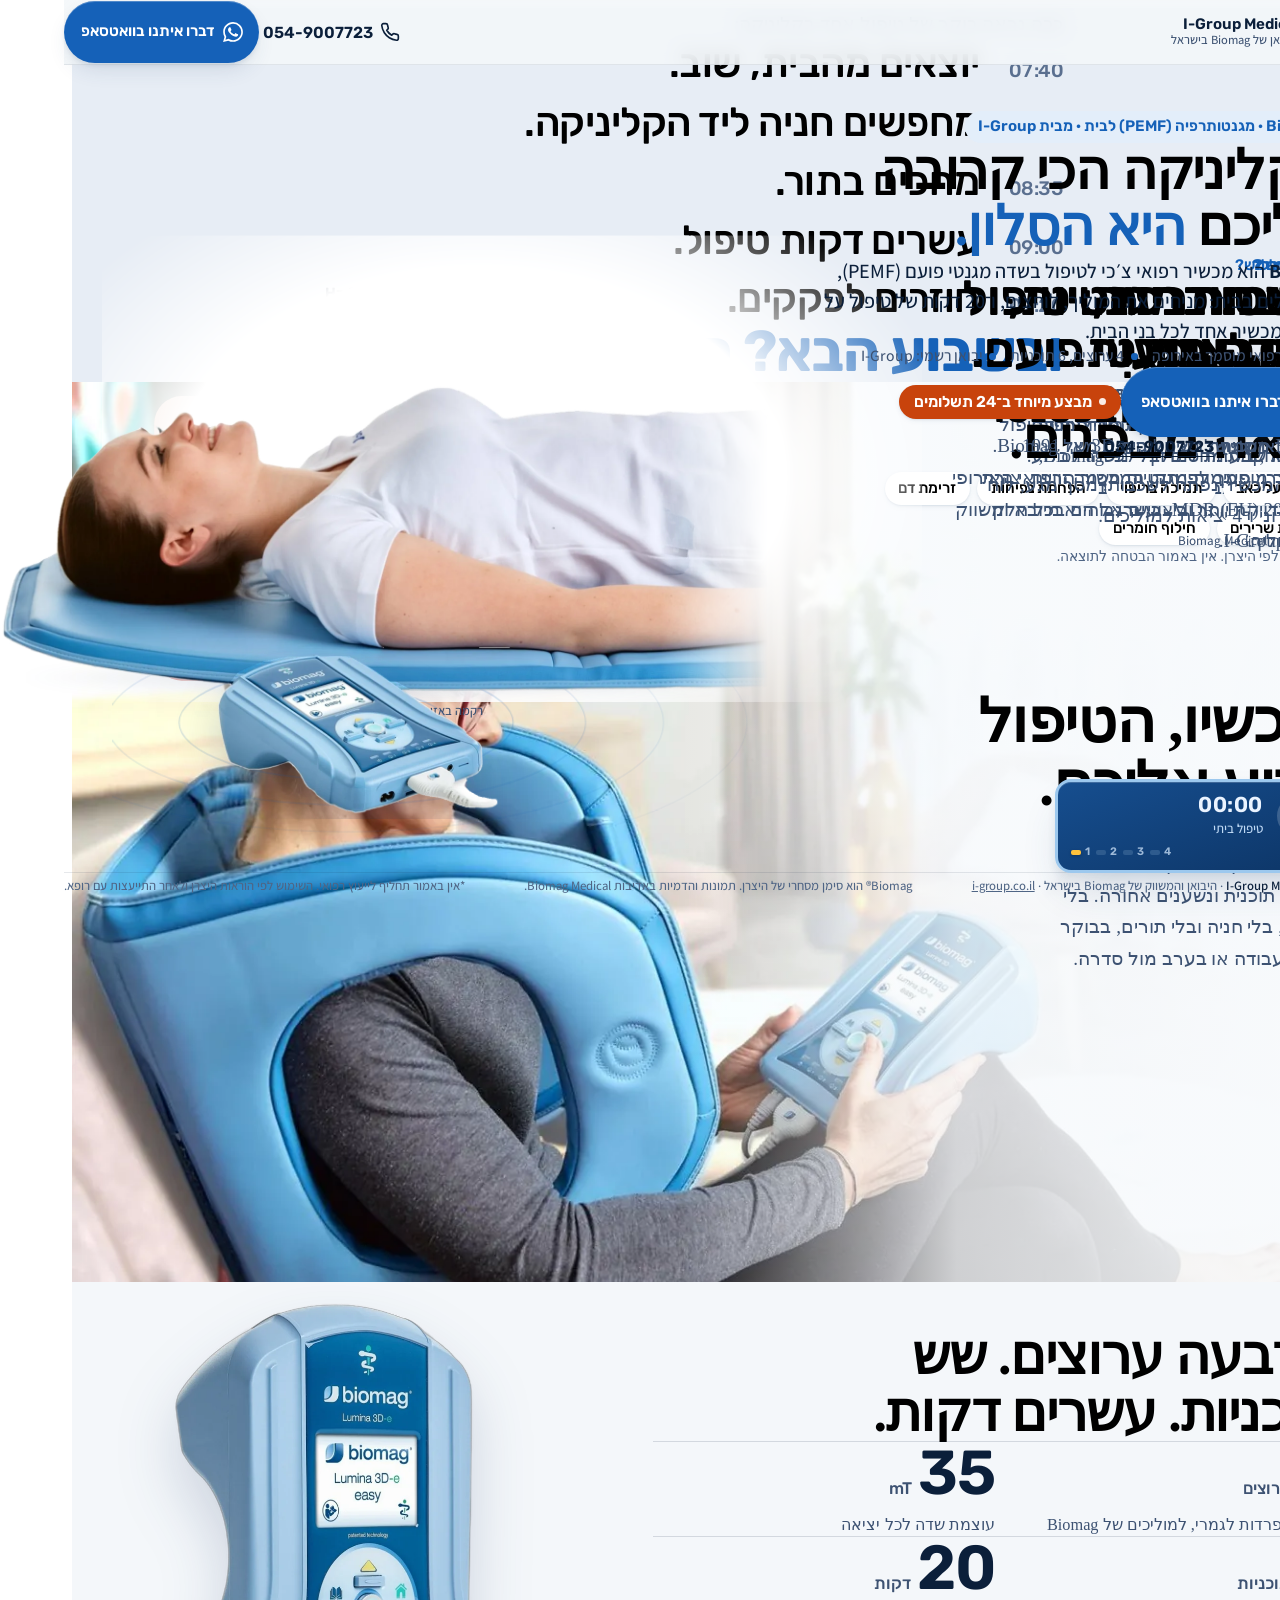
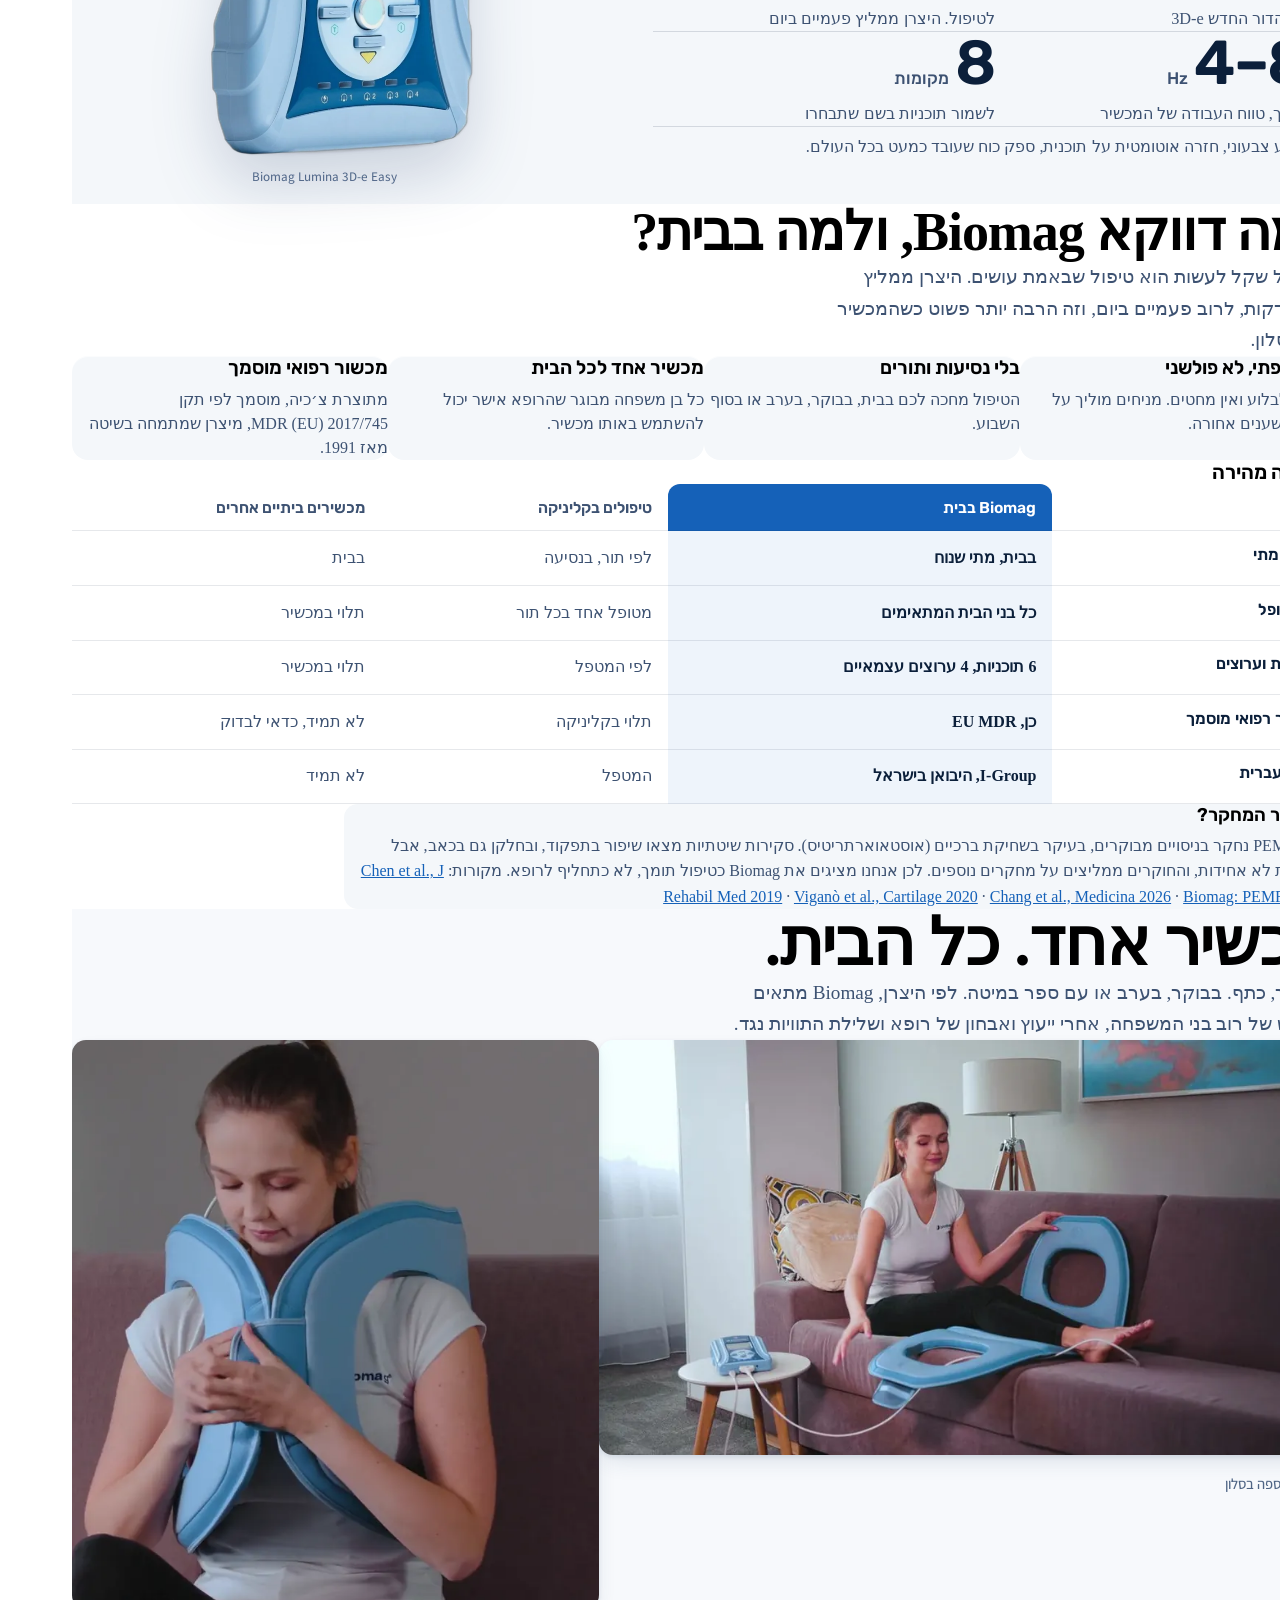
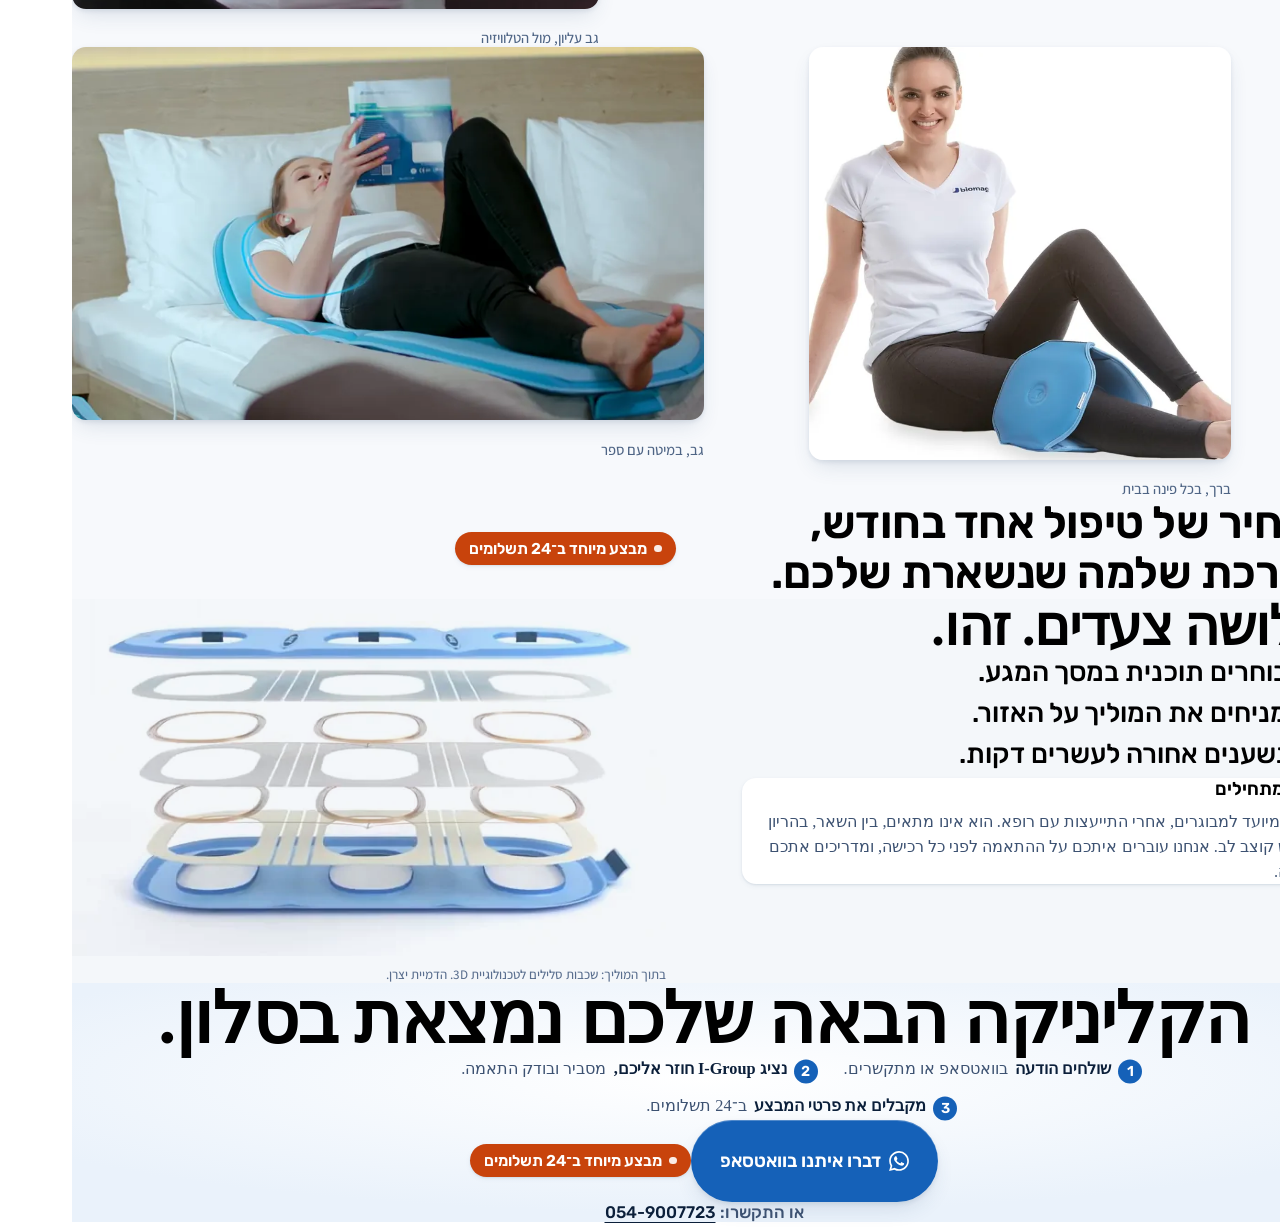
==== commit 4b10b095: "Clarity pass: clear hero subheadline, PEMF explainer scene, why-at-home comparison with sources; fix" ====
--- a/index.html
+++ b/index.html
@@ -7,22 +7,22 @@
 <meta name="description" content="Biomag לבית: מכשיר מגנטותרפיה (PEMF) רפואי מצ׳כיה, 4 ערוצים ו־6 תוכניות. 20 דקות טיפול על הספה, לכל המשפחה. מבית I-Group, מבצע ב־24 תשלומים.">
 <!-- PREVIEW SWITCH: set to "noindex,nofollow" for previews -->
 <meta name="robots" content="index,follow">
-<link rel="canonical" href="https://home.biomag.i-group.co.il/">
+<link rel="canonical" href="https://ilan-lab.github.io/biomag-home/">
 <meta name="theme-color" content="#F4F7FA">
 <meta property="og:type" content="product">
 <meta property="og:site_name" content="I-Group Medical · Biomag בישראל">
 <meta property="og:locale" content="he_IL">
 <meta property="og:title" content="Biomag לבית: הקליניקה הכי קרובה אליכם היא הסלון">
 <meta property="og:description" content="טכנולוגיית 3D בפטנט, 4 ערוצים עצמאיים, 20 דקות על הספה. מערכת אחת לכל המשפחה. מבצע מיוחד ב־24 תשלומים.">
-<meta property="og:url" content="https://home.biomag.i-group.co.il/">
-<meta property="og:image" content="https://home.biomag.i-group.co.il/og/og.jpg">
+<meta property="og:url" content="https://ilan-lab.github.io/biomag-home/">
+<meta property="og:image" content="https://ilan-lab.github.io/biomag-home/og/og.jpg">
 <meta property="og:image:width" content="1200">
 <meta property="og:image:height" content="630">
 <meta property="og:image:alt" content="אישה שוכבת על מזרן Biomag עם מכשיר Lumina 3D-e Easy בבית">
 <meta name="twitter:card" content="summary_large_image">
 <meta name="twitter:title" content="Biomag לבית: הקליניקה הכי קרובה אליכם היא הסלון">
 <meta name="twitter:description" content="טכנולוגיית 3D בפטנט, 4 ערוצים עצמאיים, 20 דקות על הספה. מבצע מיוחד ב־24 תשלומים.">
-<meta name="twitter:image" content="https://home.biomag.i-group.co.il/og/og.jpg">
+<meta name="twitter:image" content="https://ilan-lab.github.io/biomag-home/og/og.jpg">
 <link rel="icon" type="image/png" href="assets/igroup.png">
 <link rel="preconnect" href="https://fonts.googleapis.com">
 <link rel="preconnect" href="https://fonts.gstatic.com" crossorigin>
@@ -32,9 +32,9 @@
 <link rel="stylesheet" href="scrollcraft.css">
 <script type="application/ld+json">
 {"@context":"https://schema.org","@graph":[
- {"@type":"Organization","@id":"https://i-group.co.il/#org","name":"I-Group Medical · איי גרופ מדיקל","url":"https://i-group.co.il/","logo":"https://home.biomag.i-group.co.il/assets/igroup.png","telephone":"+972-54-900-7723","contactPoint":{"@type":"ContactPoint","telephone":"+972-54-900-7723","contactType":"sales","availableLanguage":["he"]}},
- {"@type":"Product","name":"Biomag Lumina 3D-e Easy","brand":{"@type":"Brand","name":"Biomag"},"image":"https://home.biomag.i-group.co.il/og/og.jpg","description":"מכשיר PEMF לשימוש ביתי עם טכנולוגיית 3D-e בפטנט, 4 ערוצים עצמאיים, 6 תוכניות ומסך מגע צבעוני.","seller":{"@id":"https://i-group.co.il/#org"}},
- {"@type":"BreadcrumbList","itemListElement":[{"@type":"ListItem","position":1,"name":"I-Group","item":"https://i-group.co.il/"},{"@type":"ListItem","position":2,"name":"Biomag לבית","item":"https://home.biomag.i-group.co.il/"}]}
+ {"@type":"Organization","@id":"https://i-group.co.il/#org","name":"I-Group Medical · איי גרופ מדיקל","url":"https://i-group.co.il/","logo":"https://ilan-lab.github.io/biomag-home/assets/igroup.png","telephone":"+972-54-900-7723","contactPoint":{"@type":"ContactPoint","telephone":"+972-54-900-7723","contactType":"sales","availableLanguage":["he"]}},
+ {"@type":"Product","name":"Biomag Lumina 3D-e Easy","brand":{"@type":"Brand","name":"Biomag"},"image":"https://ilan-lab.github.io/biomag-home/og/og.jpg","description":"מכשיר PEMF לשימוש ביתי עם טכנולוגיית 3D-e בפטנט, 4 ערוצים עצמאיים, 6 תוכניות ומסך מגע צבעוני.","seller":{"@id":"https://i-group.co.il/#org"}},
+ {"@type":"BreadcrumbList","itemListElement":[{"@type":"ListItem","position":1,"name":"I-Group","item":"https://i-group.co.il/"},{"@type":"ListItem","position":2,"name":"Biomag לבית","item":"https://ilan-lab.github.io/biomag-home/"}]}
 ]}
 </script>
 <style>
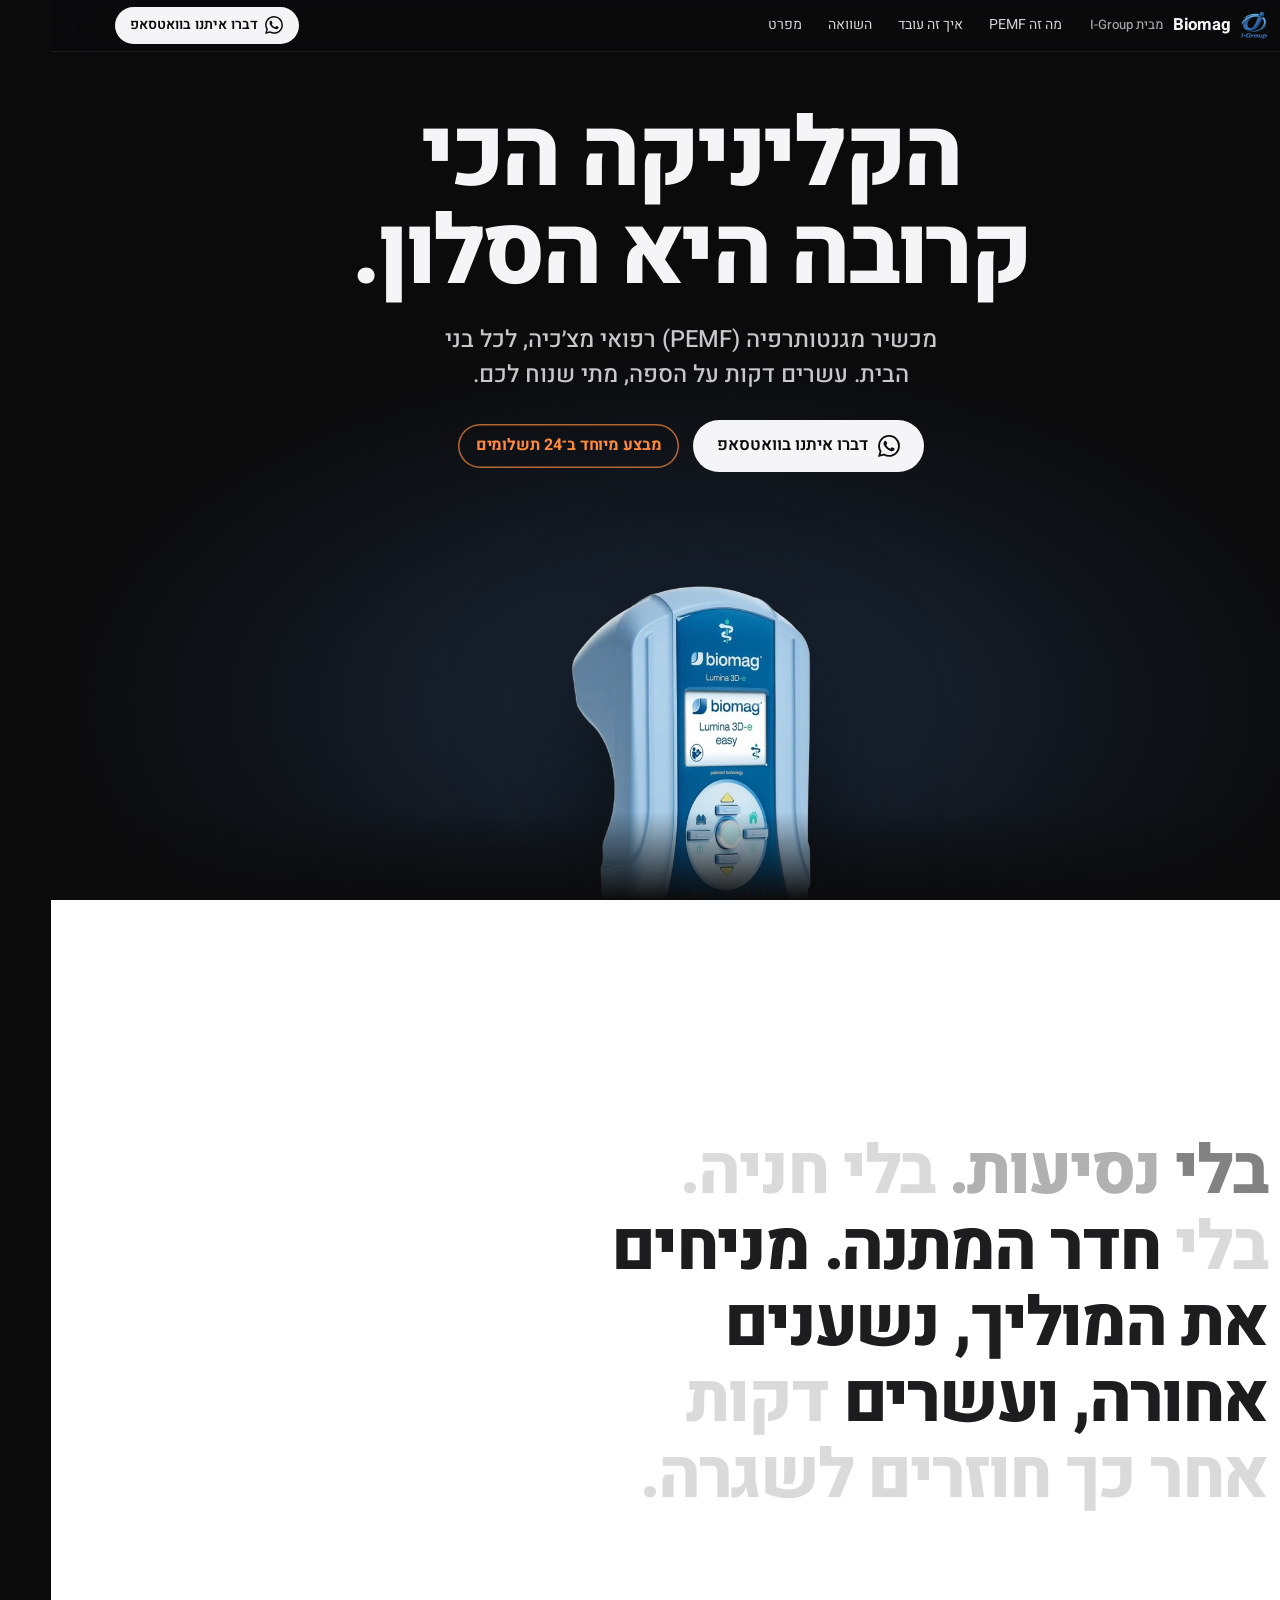
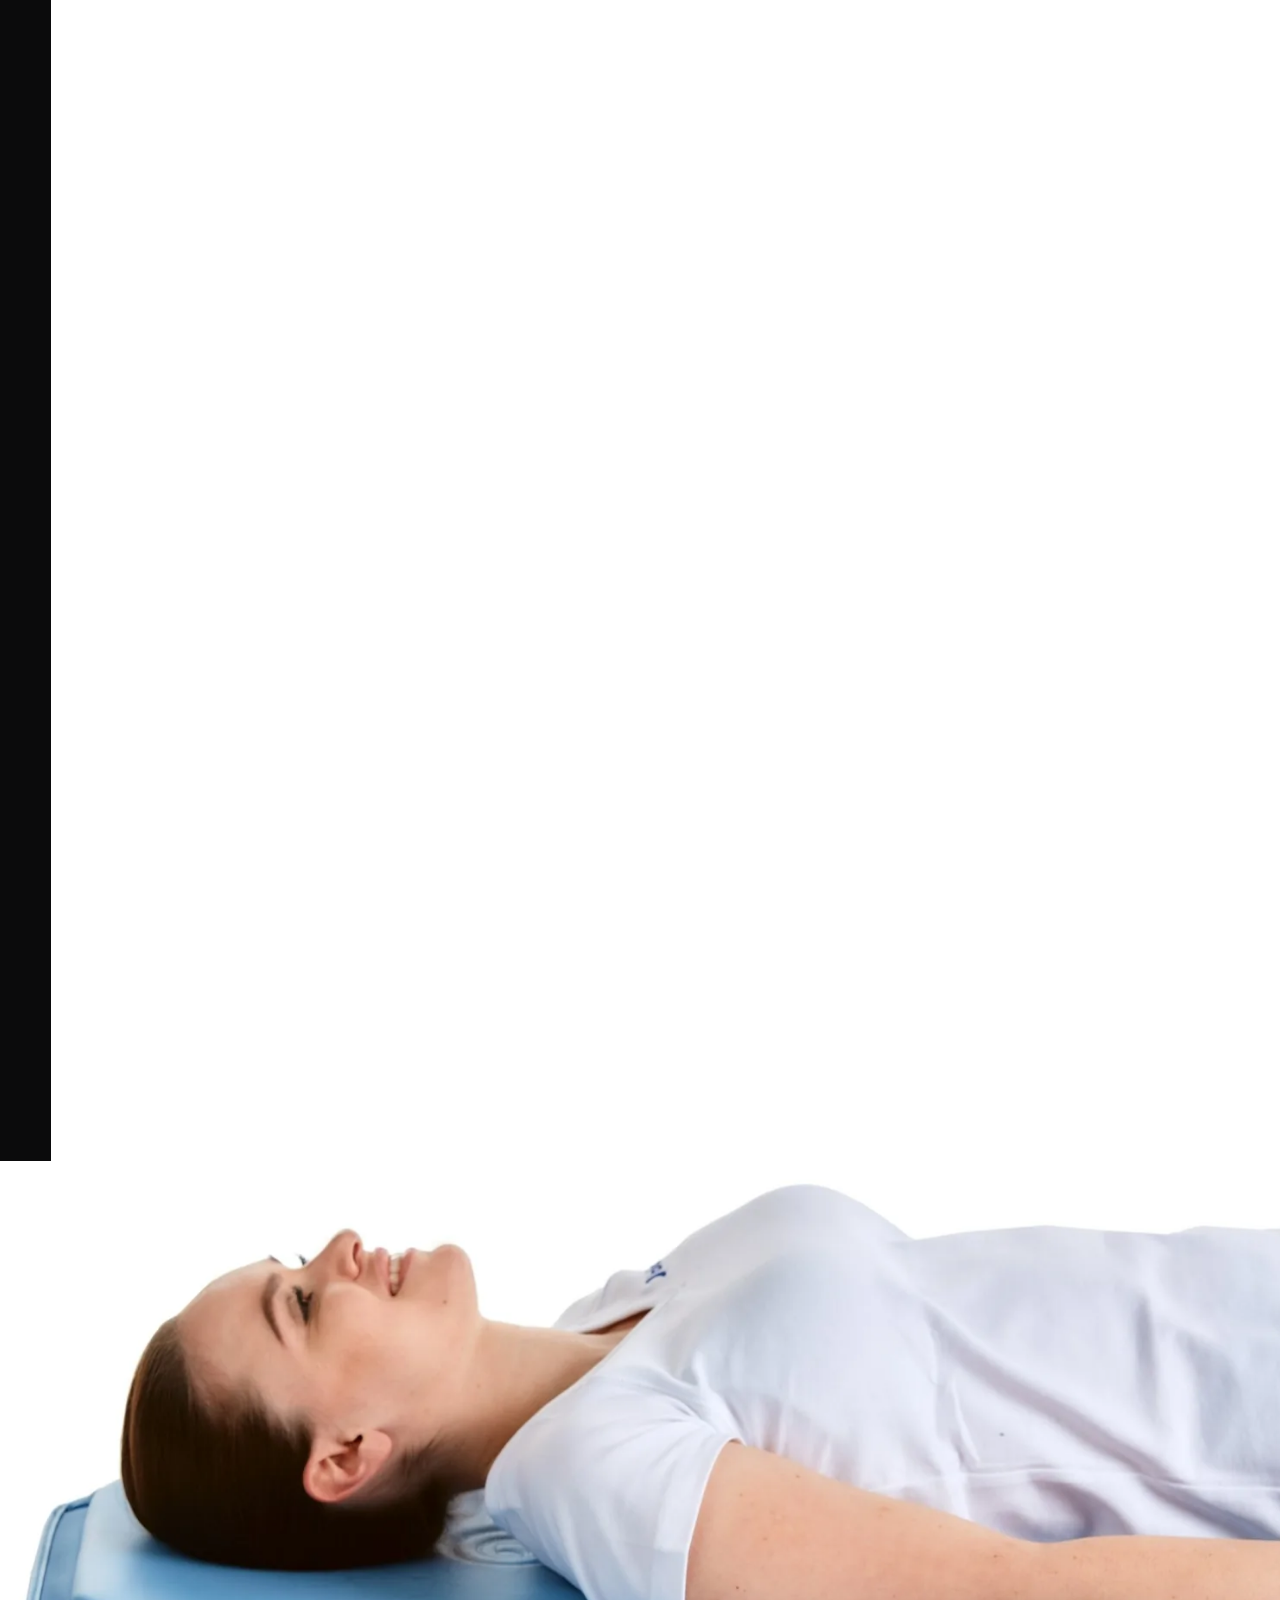
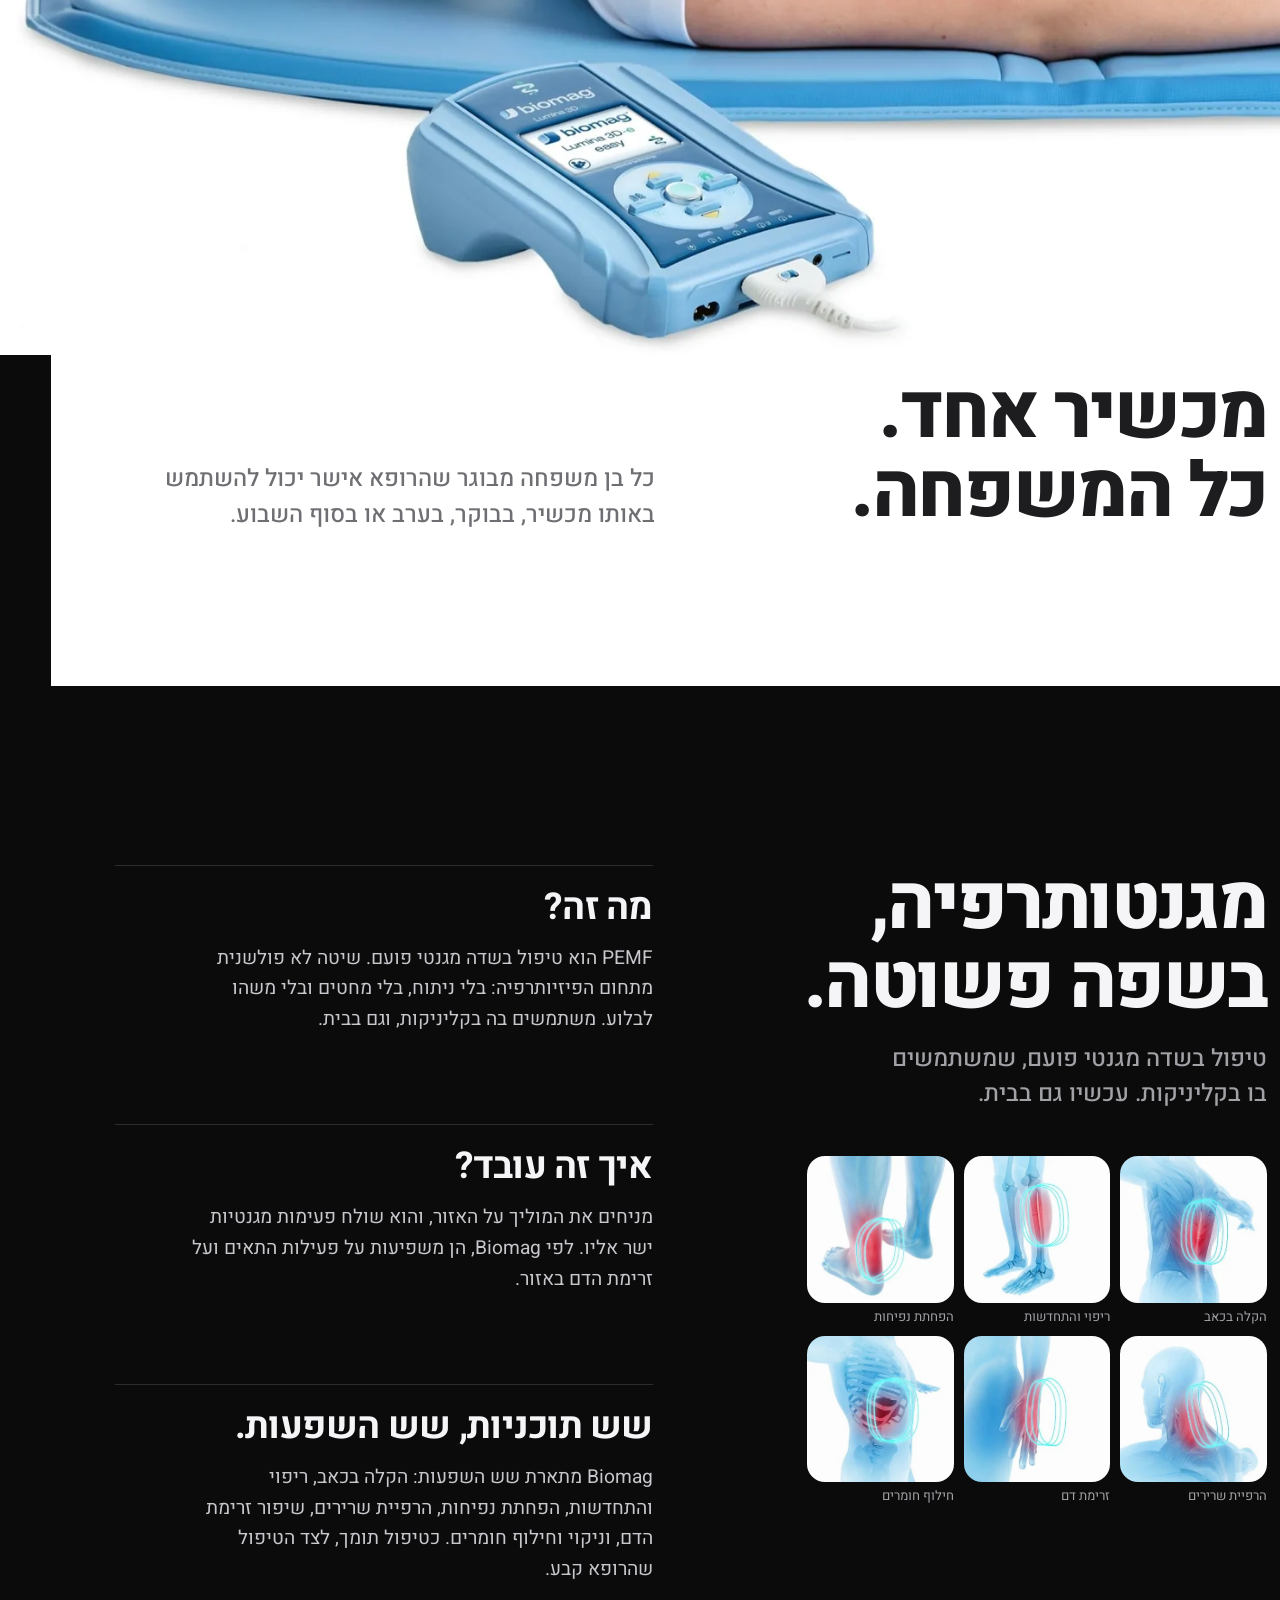
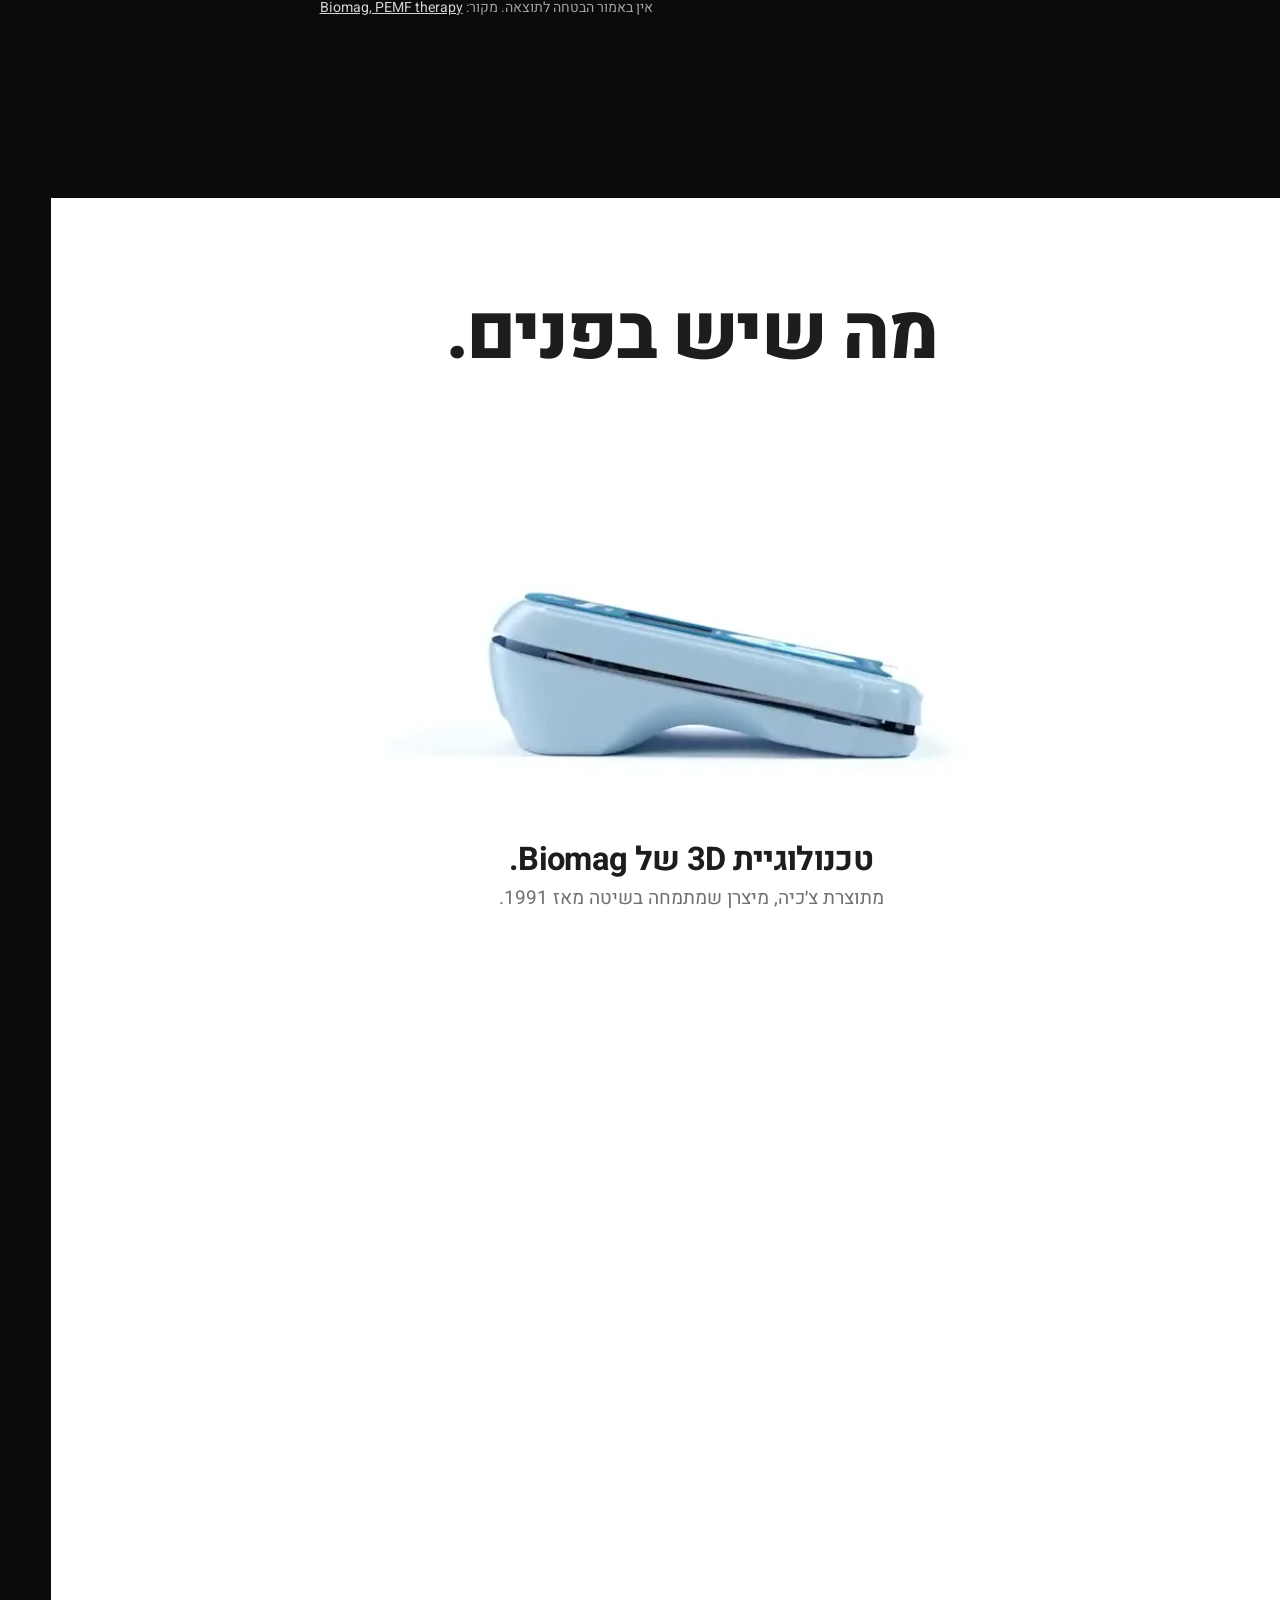
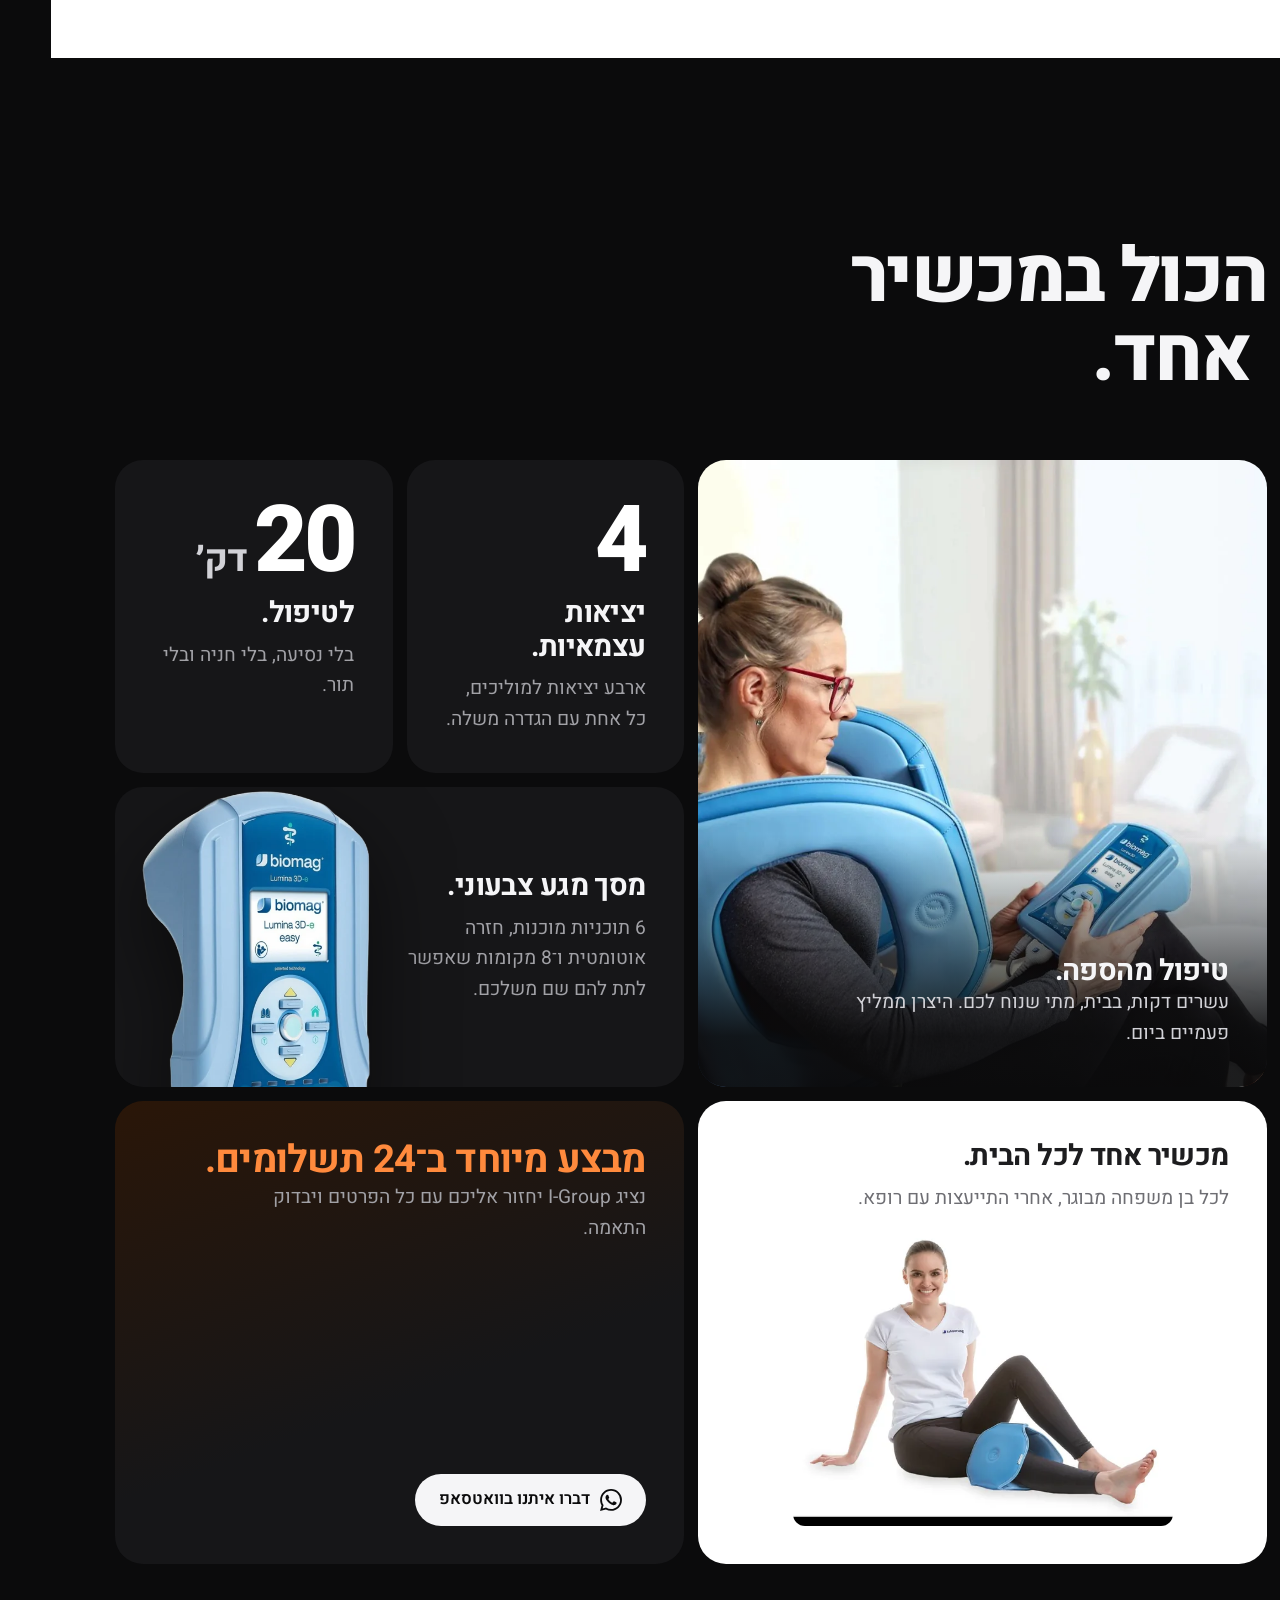
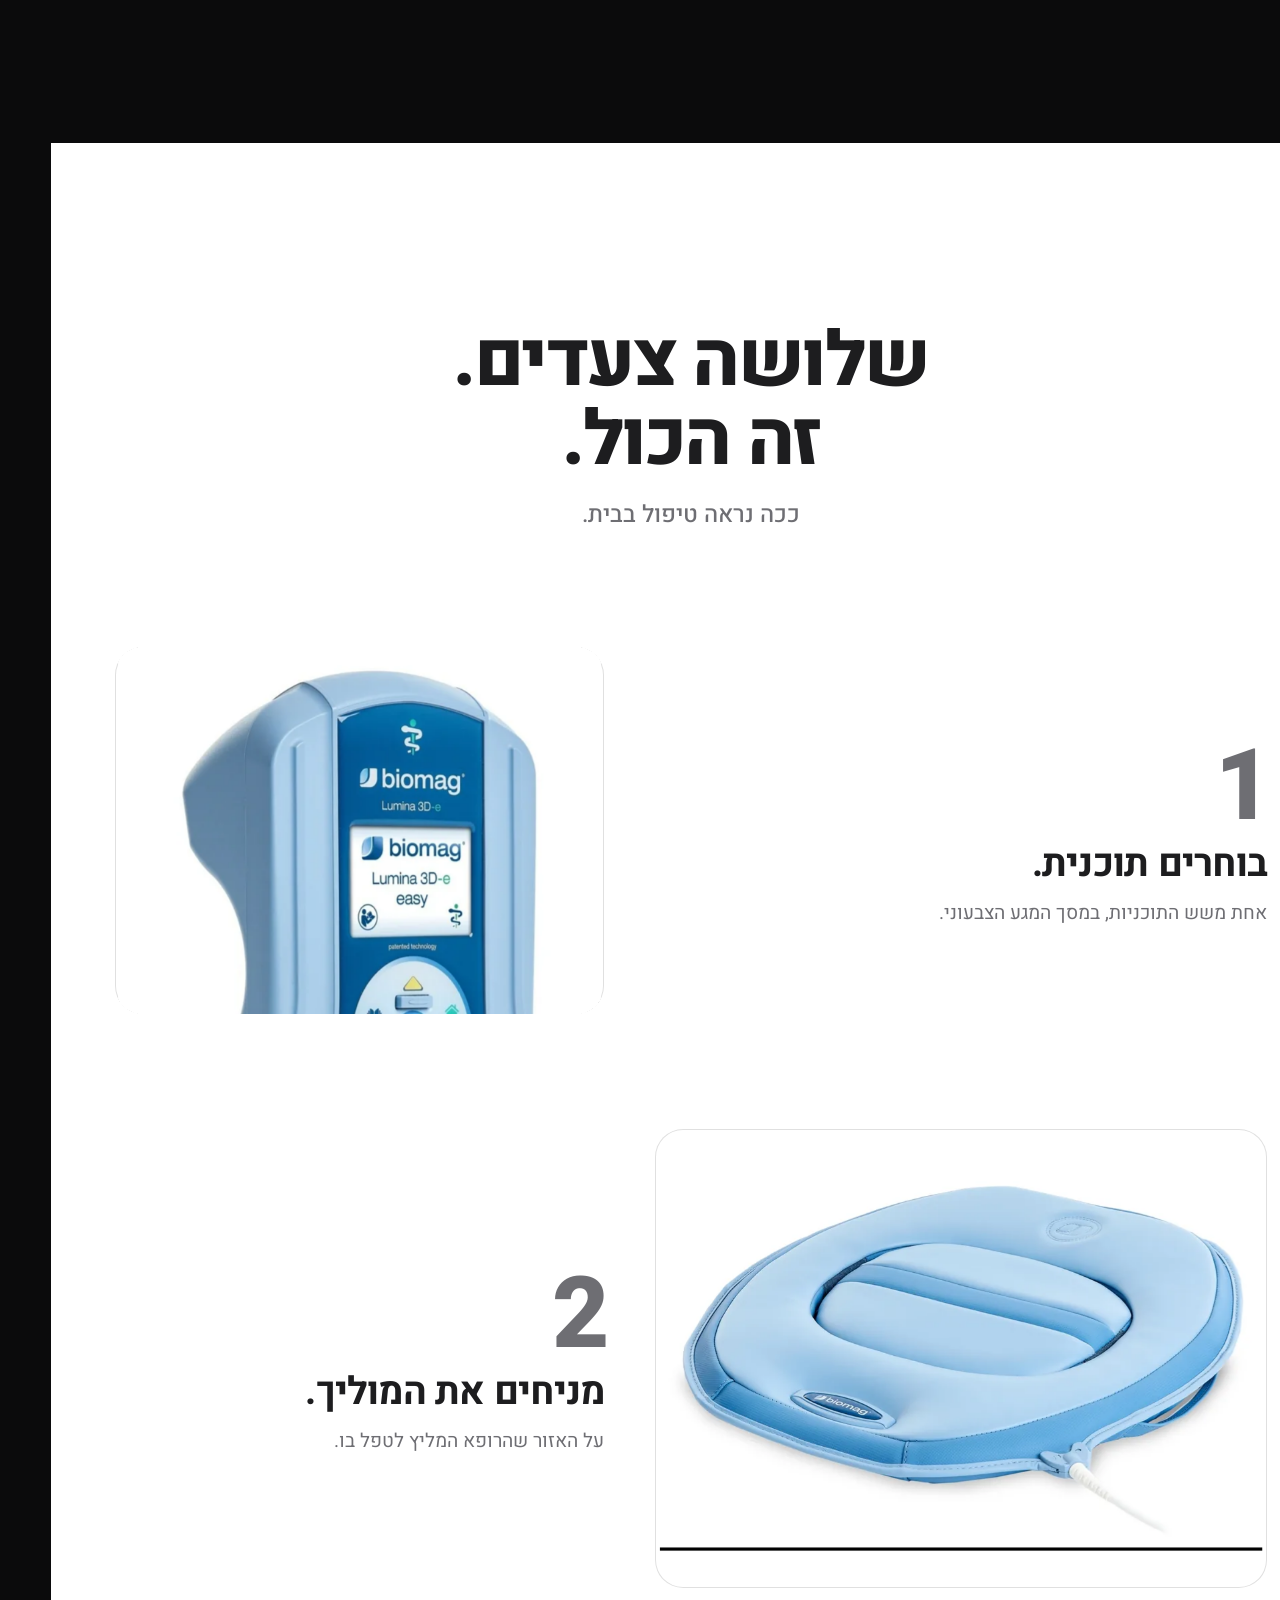
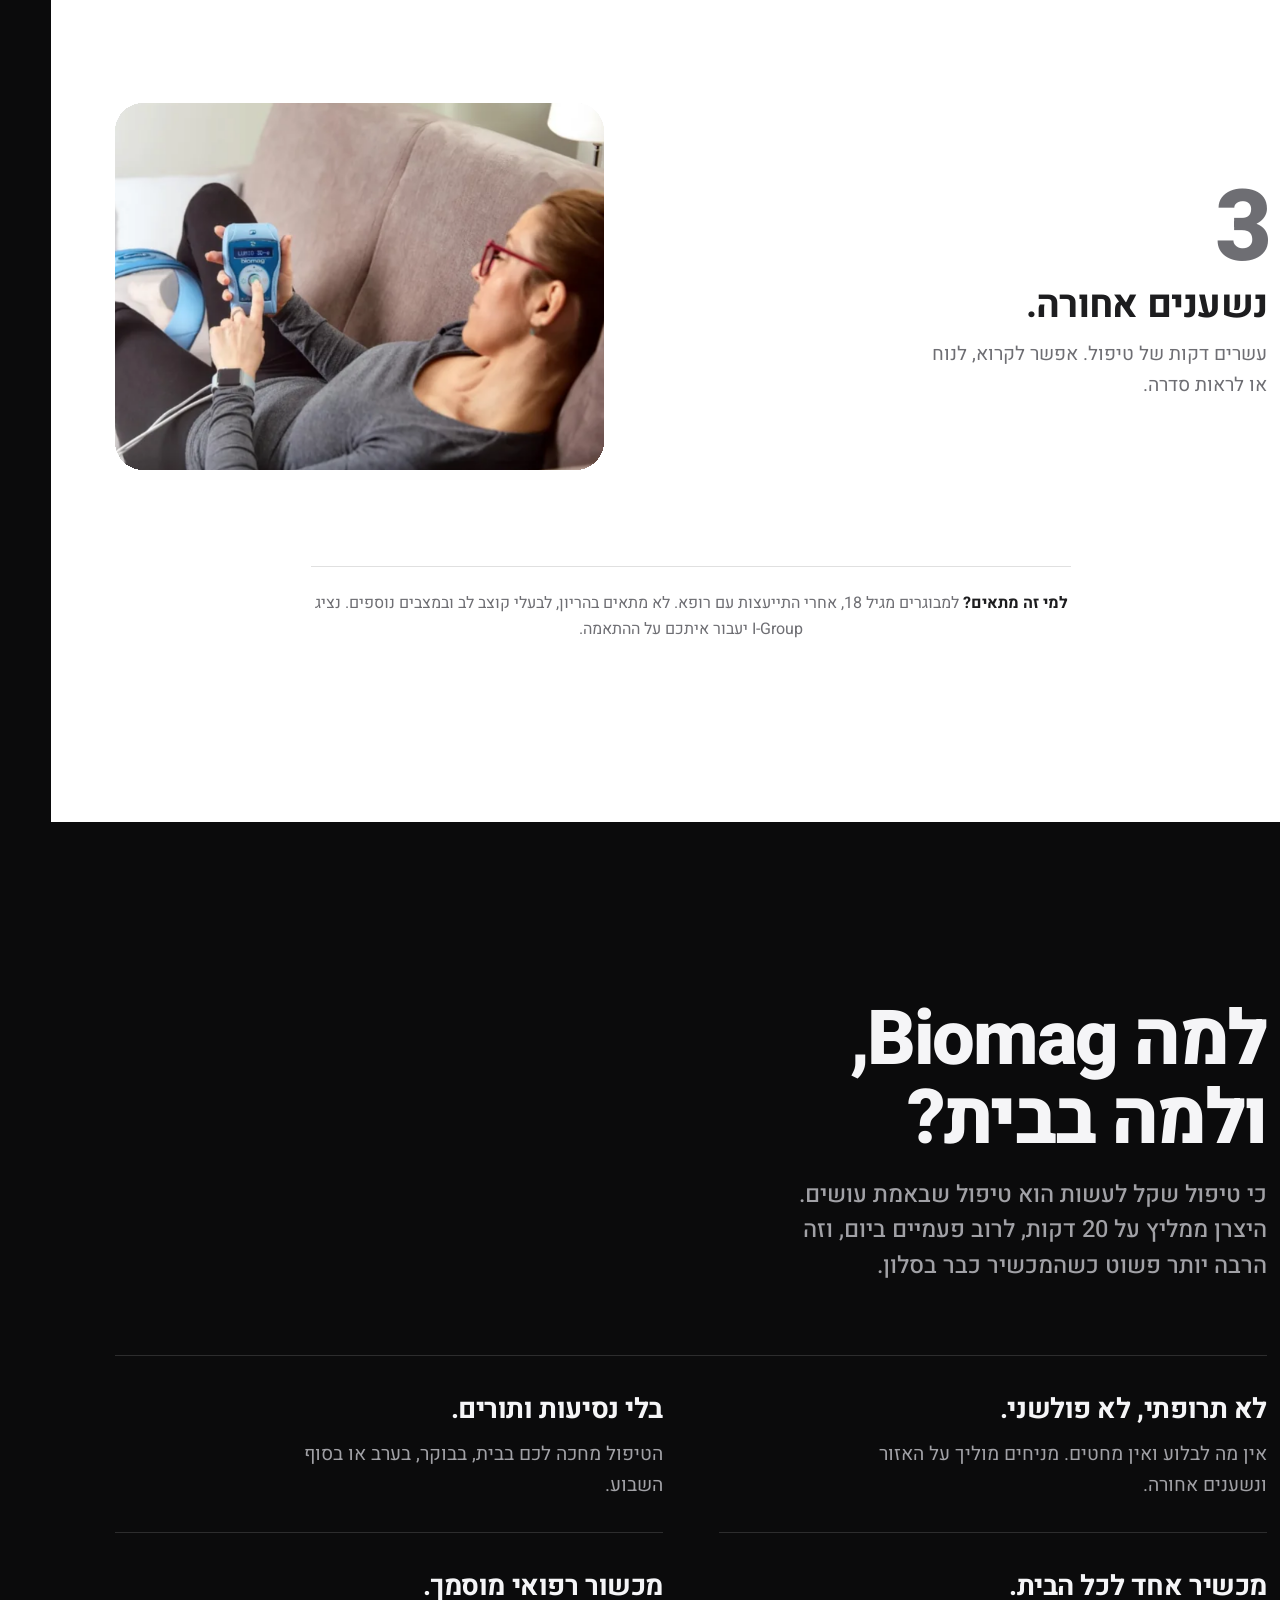
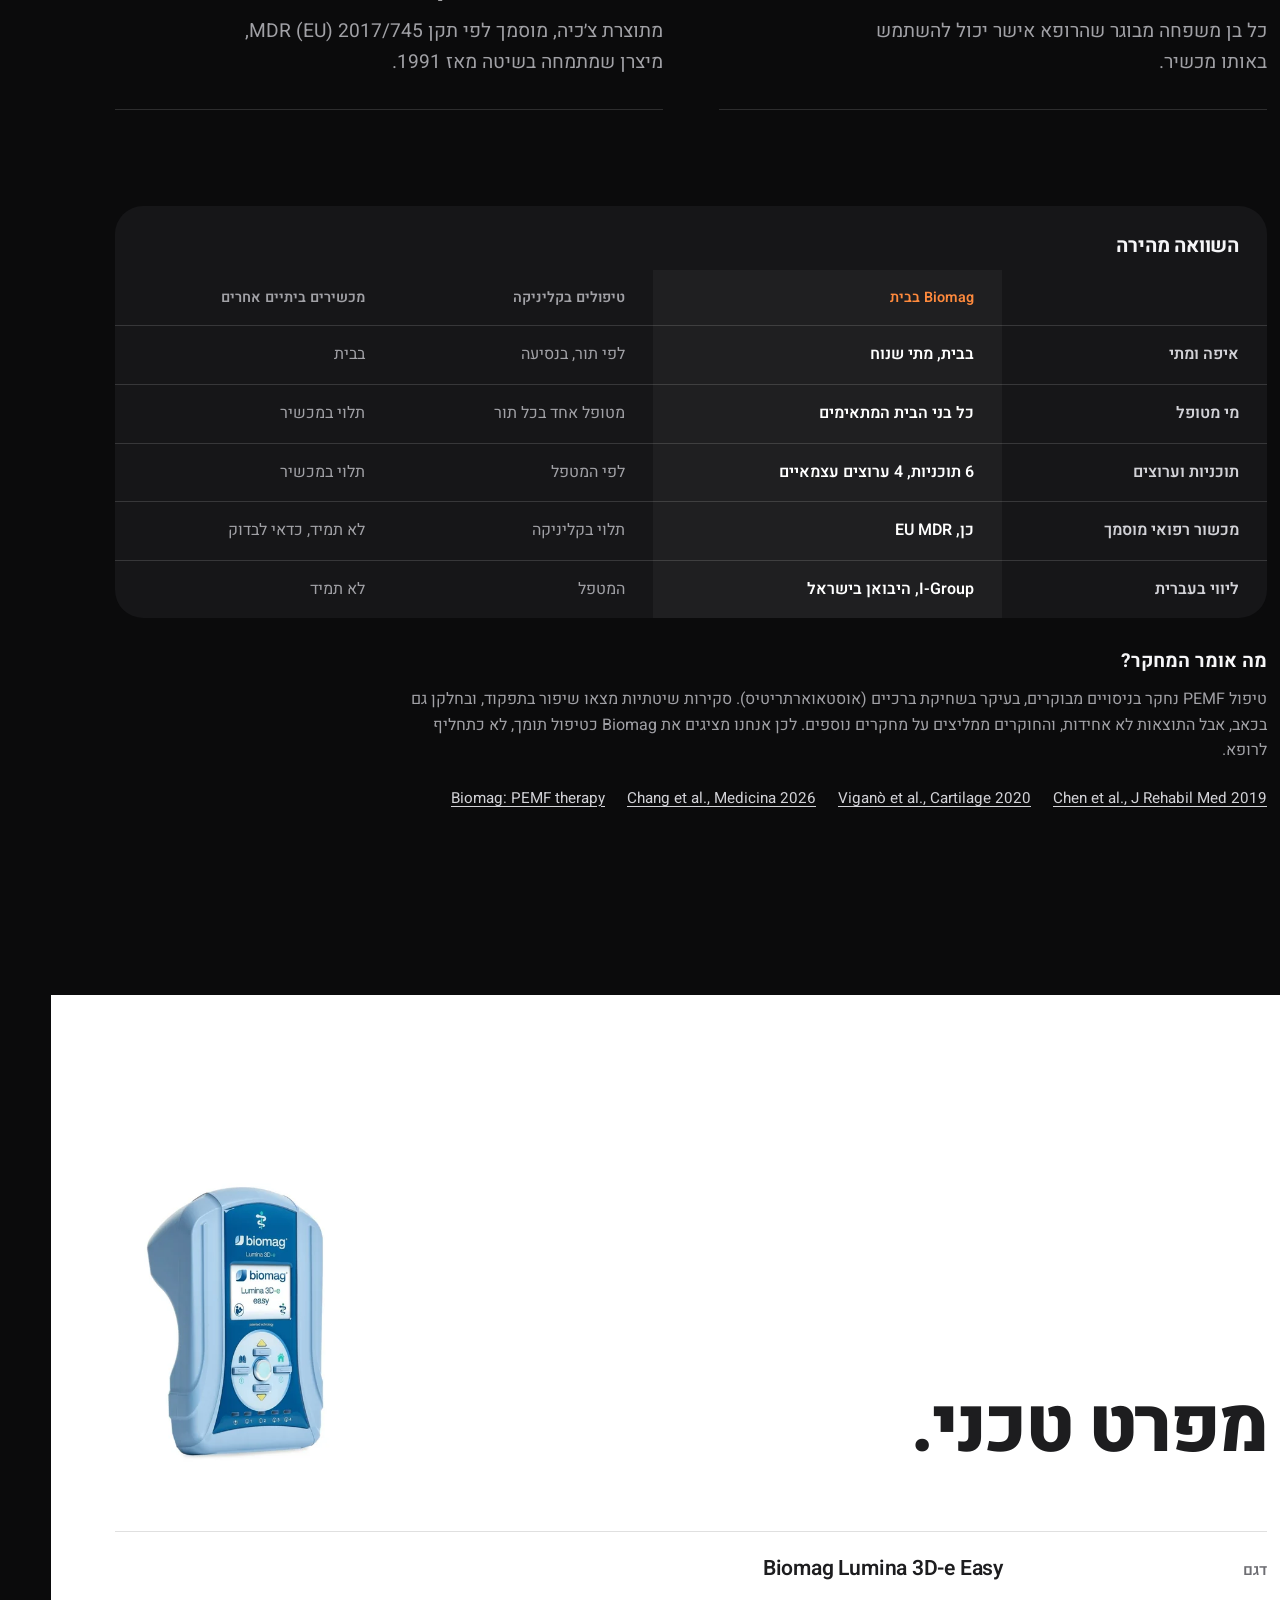
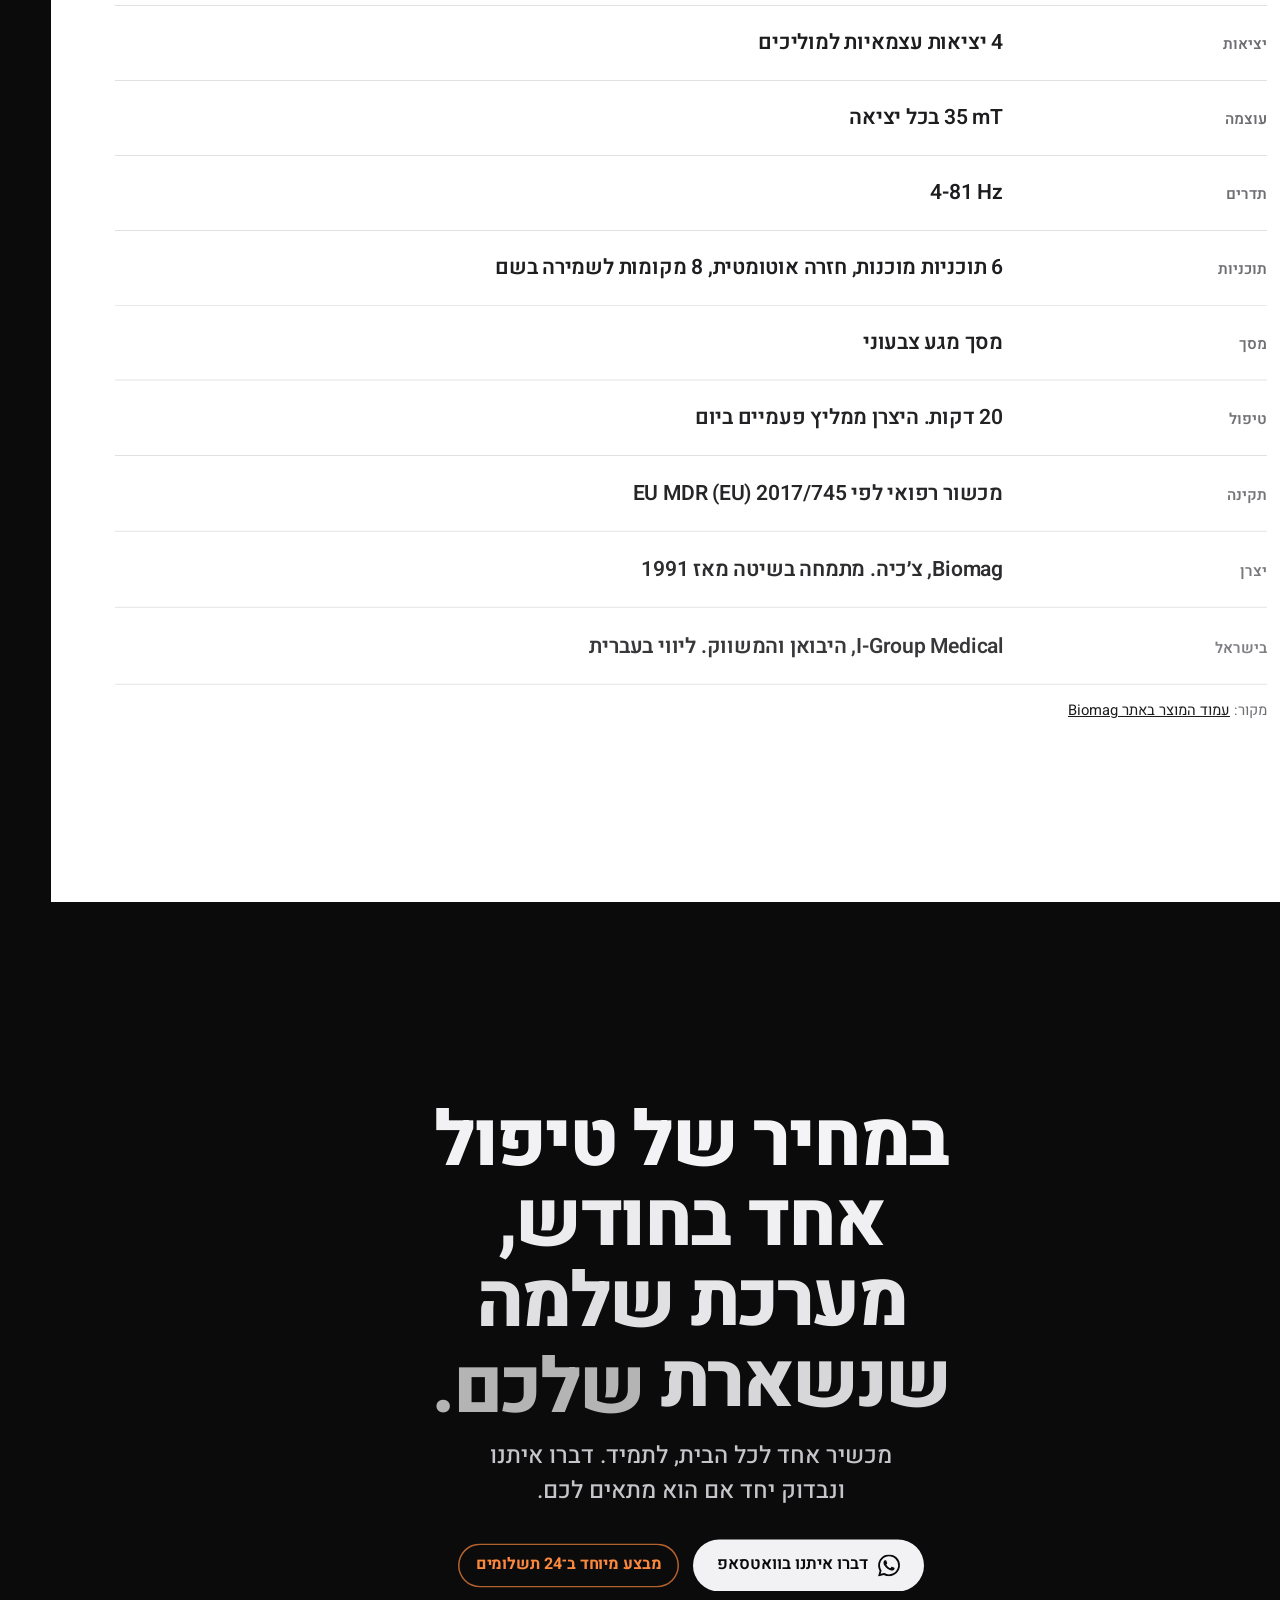
==== commit e0c70006: "Apple-style rebuild: black/white product page, sticky exploded-view reveal, bento, specs (GSAP, self" ====
--- a/index.html
+++ b/index.html
@@ -5,698 +5,287 @@
 <meta name="viewport" content="width=device-width, initial-scale=1, viewport-fit=cover">
 <title>Biomag 3D PEMF לבית | מכשיר אחד לכל המשפחה | I-Group</title>
 <meta name="description" content="Biomag לבית: מכשיר מגנטותרפיה (PEMF) רפואי מצ׳כיה, 4 ערוצים ו־6 תוכניות. 20 דקות טיפול על הספה, לכל המשפחה. מבית I-Group, מבצע ב־24 תשלומים.">
-<!-- PREVIEW SWITCH: set to "noindex,nofollow" for previews -->
 <meta name="robots" content="index,follow">
-<link rel="canonical" href="https://ilan-lab.github.io/biomag-home/">
-<meta name="theme-color" content="#F4F7FA">
+<link rel="canonical" href="https://home.biomag.i-group.co.il/">
+<meta name="theme-color" content="#0B0B0C">
+<meta name="color-scheme" content="dark light">
 <meta property="og:type" content="product">
 <meta property="og:site_name" content="I-Group Medical · Biomag בישראל">
 <meta property="og:locale" content="he_IL">
-<meta property="og:title" content="Biomag לבית: הקליניקה הכי קרובה אליכם היא הסלון">
-<meta property="og:description" content="טכנולוגיית 3D בפטנט, 4 ערוצים עצמאיים, 20 דקות על הספה. מערכת אחת לכל המשפחה. מבצע מיוחד ב־24 תשלומים.">
-<meta property="og:url" content="https://ilan-lab.github.io/biomag-home/">
-<meta property="og:image" content="https://ilan-lab.github.io/biomag-home/og/og.jpg">
+<meta property="og:title" content="Biomag לבית: הקליניקה הכי קרובה היא הסלון">
+<meta property="og:description" content="מכשיר מגנטותרפיה (PEMF) רפואי מצ׳כיה, 4 ערוצים, 20 דקות על הספה. מכשיר אחד לכל המשפחה. מבצע מיוחד ב־24 תשלומים.">
+<meta property="og:url" content="https://home.biomag.i-group.co.il/">
+<meta property="og:image" content="https://home.biomag.i-group.co.il/og/og.jpg">
 <meta property="og:image:width" content="1200">
 <meta property="og:image:height" content="630">
-<meta property="og:image:alt" content="אישה שוכבת על מזרן Biomag עם מכשיר Lumina 3D-e Easy בבית">
+<meta property="og:image:alt" content="מכשיר Biomag Lumina 3D-e Easy על רקע שחור, עם הכותרת הקליניקה הכי קרובה היא הסלון">
 <meta name="twitter:card" content="summary_large_image">
-<meta name="twitter:title" content="Biomag לבית: הקליניקה הכי קרובה אליכם היא הסלון">
-<meta name="twitter:description" content="טכנולוגיית 3D בפטנט, 4 ערוצים עצמאיים, 20 דקות על הספה. מבצע מיוחד ב־24 תשלומים.">
-<meta name="twitter:image" content="https://ilan-lab.github.io/biomag-home/og/og.jpg">
+<meta name="twitter:title" content="Biomag לבית: הקליניקה הכי קרובה היא הסלון">
+<meta name="twitter:description" content="מכשיר מגנטותרפיה (PEMF) רפואי מצ׳כיה, 4 ערוצים, 20 דקות על הספה. מבצע מיוחד ב־24 תשלומים.">
+<meta name="twitter:image" content="https://home.biomag.i-group.co.il/og/og.jpg">
 <link rel="icon" type="image/png" href="assets/igroup.png">
-<link rel="preconnect" href="https://fonts.googleapis.com">
-<link rel="preconnect" href="https://fonts.gstatic.com" crossorigin>
-<link href="https://fonts.googleapis.com/css2?family=Assistant:wght@400;500;600;700&family=Rubik:wght@400;500;600;700&display=swap" rel="stylesheet">
-<link rel="preload" as="image" href="assets/hero-plate.webp" media="(min-width: 861px)">
-<link rel="preload" as="image" href="assets/hero-plate-m.webp" media="(max-width: 860px)">
-<link rel="stylesheet" href="scrollcraft.css">
+<link rel="apple-touch-icon" href="assets/igroup.png">
+<link rel="preload" href="fonts/heebo-hebrew.woff2" as="font" type="font/woff2" crossorigin>
+<link rel="preload" as="image" href="assets/device-1000.webp" imagesrcset="assets/device-640.webp 427w, assets/device-1000.webp 667w" imagesizes="(max-width:700px) 300px, 420px">
+<link rel="stylesheet" href="site.css?v=2">
 <script type="application/ld+json">
 {"@context":"https://schema.org","@graph":[
- {"@type":"Organization","@id":"https://i-group.co.il/#org","name":"I-Group Medical · איי גרופ מדיקל","url":"https://i-group.co.il/","logo":"https://ilan-lab.github.io/biomag-home/assets/igroup.png","telephone":"+972-54-900-7723","contactPoint":{"@type":"ContactPoint","telephone":"+972-54-900-7723","contactType":"sales","availableLanguage":["he"]}},
- {"@type":"Product","name":"Biomag Lumina 3D-e Easy","brand":{"@type":"Brand","name":"Biomag"},"image":"https://ilan-lab.github.io/biomag-home/og/og.jpg","description":"מכשיר PEMF לשימוש ביתי עם טכנולוגיית 3D-e בפטנט, 4 ערוצים עצמאיים, 6 תוכניות ומסך מגע צבעוני.","seller":{"@id":"https://i-group.co.il/#org"}},
- {"@type":"BreadcrumbList","itemListElement":[{"@type":"ListItem","position":1,"name":"I-Group","item":"https://i-group.co.il/"},{"@type":"ListItem","position":2,"name":"Biomag לבית","item":"https://ilan-lab.github.io/biomag-home/"}]}
+ {"@type":"Organization","@id":"https://i-group.co.il/#org","name":"I-Group Medical · איי גרופ מדיקל","url":"https://i-group.co.il/","logo":"https://home.biomag.i-group.co.il/assets/igroup.png","telephone":"+972-54-900-7723","contactPoint":{"@type":"ContactPoint","telephone":"+972-54-900-7723","contactType":"sales","availableLanguage":["he"]}},
+ {"@type":"Product","name":"Biomag Lumina 3D-e Easy","brand":{"@type":"Brand","name":"Biomag"},"image":["https://home.biomag.i-group.co.il/og/og.jpg","https://home.biomag.i-group.co.il/assets/device-1000.webp"],"description":"מכשיר מגנטותרפיה (PEMF) לשימוש ביתי: 4 יציאות עצמאיות, 35 mT בכל יציאה, 4-81 Hz, 6 תוכניות ומסך מגע צבעוני. מוסמך לפי EU MDR.","seller":{"@id":"https://i-group.co.il/#org"}},
+ {"@type":"BreadcrumbList","itemListElement":[{"@type":"ListItem","position":1,"name":"I-Group","item":"https://i-group.co.il/"},{"@type":"ListItem","position":2,"name":"Biomag לבית","item":"https://home.biomag.i-group.co.il/"}]}
 ]}
 </script>
-<style>
-:root{
-  --sc-canvas:#F4F7FA; --sc-surface:#FFFFFF;
-  --sc-ink:#0B1F3A; --sc-ink-soft:#3D5272;
-  --sc-accent:#1561B8; --sc-accent-ink:#FFFFFF;
-  --sc-font-display:"Rubik", system-ui, sans-serif;
-  --sc-font-text:"Assistant", system-ui, sans-serif;
-  --sc-shadow-color: 214 45% 30%;
-  --sc-e1: 0 1px 2px hsl(var(--sc-shadow-color) / .10), 0 2px 6px -1px hsl(var(--sc-shadow-color) / .08);
-  --sc-e2: 0 2px 4px hsl(var(--sc-shadow-color) / .10), 0 10px 22px -6px hsl(var(--sc-shadow-color) / .16);
-  --sc-e3: 0 4px 8px hsl(var(--sc-shadow-color) / .08), 0 22px 44px -12px hsl(var(--sc-shadow-color) / .20);
-  --sc-edge: inset 0 1px 0 rgba(255,255,255,.7);
-  --orange:#C8430C; --bar:64px;
-  --sc-track-tight:-0.02em; --sc-track-snug:-0.012em; --sc-track-normal:0;
-}
-body{line-height:1.65;font-size:clamp(1.05rem,1rem + .25vw,1.2rem);}
-.sc-display{font-weight:600;letter-spacing:var(--sc-track-tight);}
-h1,h2,h3,p{margin:0}
-a{color:inherit}
-.vis-hide{position:absolute!important;width:1px;height:1px;overflow:hidden;clip:rect(0 0 0 0);white-space:nowrap}
-bdi.ltr{direction:ltr;unicode-bidi:isolate;white-space:nowrap}
-
-/* ---------- bar ---------- */
-.bar{position:fixed;inset-inline:0;top:0;height:var(--bar);z-index:60;display:flex;align-items:center;gap:var(--sc-4);
-  padding-inline:var(--sc-gutter);background:color-mix(in oklab,#F4F7FA 86%,transparent);backdrop-filter:saturate(1.2) blur(10px);-webkit-backdrop-filter:saturate(1.2) blur(10px);
-  border-bottom:1px solid color-mix(in oklab,var(--sc-ink) 8%,transparent)}
-.bar__brand{display:flex;align-items:center;gap:.6rem;text-decoration:none;min-width:0}
-.bar__brand img{width:34px;height:auto}
-.bar__brand span{font:600 .95rem/1.15 var(--sc-font-display);color:var(--sc-ink)}
-.bar__brand small{display:block;font:500 .78rem/1.2 var(--sc-font-text);color:var(--sc-ink-soft)}
-.bar__end{margin-inline-start:auto;display:flex;align-items:center;gap:var(--sc-4)}
-.bar__tel{font:600 1rem var(--sc-font-display);text-decoration:none;color:var(--sc-ink);display:inline-flex;align-items:center;gap:.4rem;min-height:44px;padding-inline:.25rem}
-.bar__tel:hover{color:var(--sc-accent)}
-.btn{display:inline-flex;align-items:center;justify-content:center;gap:.55rem;min-height:48px;padding:.7rem 1.3rem;border-radius:999px;
-  background:var(--sc-accent);color:var(--sc-accent-ink);font:600 1.02rem/1 var(--sc-font-display);text-decoration:none;white-space:nowrap;
-  box-shadow:var(--sc-e2),inset 0 1px 0 rgba(255,255,255,.25);transition:background-color 160ms var(--sc-ease-out),transform 120ms var(--sc-ease-out)}
-.btn:hover{background:#0F4F99}
-.btn:active{transform:scale(.97)}
-.btn svg{width:20px;height:20px;flex:none}
-.btn--sm{min-height:44px;padding:.55rem 1.05rem;font-size:.95rem}
-.badge{display:inline-flex;align-items:center;gap:.45rem;background:var(--orange);color:#fff;font:600 .98rem/1.1 var(--sc-font-display);
-  padding:.5rem .9rem;border-radius:999px;box-shadow:var(--sc-e1);white-space:nowrap}
-.badge::before{content:"";width:.45rem;height:.45rem;border-radius:50%;background:#fff;opacity:.9}
-
-/* ---------- console (signature) ---------- */
-.console{position:fixed;z-index:61;left:var(--sc-gutter);bottom:clamp(1rem,3vh,2rem);display:grid;grid-template-columns:auto 1fr;align-items:center;gap:.25rem .8rem;
-  width:15.5rem;padding:.7rem .85rem .75rem;border-radius:16px;text-decoration:none;color:#EAF3FF;
-  background:linear-gradient(160deg,#164E8F,#0D3566);box-shadow:var(--sc-e3),inset 0 1px 0 rgba(255,255,255,.18);
-  border:3px solid #9CC8EE;transition:transform 160ms var(--sc-ease-out)}
-.console:hover{transform:translateY(-2px)}
-.console__ring{grid-row:span 2;width:44px;height:44px}
-.console__ring circle{fill:none;stroke-width:4}
-.console__ring .trk{stroke:rgba(255,255,255,.18)}
-.console__ring .val{stroke:#7FD3FF;stroke-linecap:round;transform:rotate(-90deg) scaleY(-1);transform-origin:50% 50%}
-.console__time{font:600 1.35rem/1 var(--sc-font-display);font-variant-numeric:tabular-nums;letter-spacing:.02em;direction:ltr;text-align:right}
-.console__prog{font:500 .82rem/1.2 var(--sc-font-text);color:#BFD9F5;white-space:nowrap;overflow:hidden;text-overflow:ellipsis}
-.console__ch{grid-column:1 / -1;display:flex;gap:.4rem;justify-content:flex-start;direction:ltr;margin-top:.35rem;font:600 .68rem/1 var(--sc-font-display);color:#9DB9D8}
-.console__ch i{display:inline-flex;align-items:center;gap:.25rem;font-style:normal}
-.console__ch i::before{content:"";width:.6rem;height:.32rem;border-radius:2px;background:#2E5B8E;transition:background-color 240ms var(--sc-ease-out)}
-.console__ch i.on::before{background:#FFC23D;box-shadow:0 1px 3px rgba(0,0,0,.25)}
-.console__cta{grid-column:1 / -1;display:none;margin-top:.45rem;font:600 .9rem/1.2 var(--sc-font-display);color:#fff;align-items:center;gap:.4rem}
-.console.is-wait .console__time{opacity:.55}
-.console.is-done .console__cta{display:flex}
-.console.is-done{border-color:#FFC23D}
-.console__tag{position:absolute;top:-.55rem;right:.8rem;background:#9CC8EE;color:#0D3566;font:600 .62rem/1 var(--sc-font-display);padding:.2rem .4rem;border-radius:4px;letter-spacing:.02em}
-
-/* ---------- hero (act 1) ---------- */
-.hero [data-sc-stage]{background:radial-gradient(120% 90% at 30% 75%,#FFFFFF 0%,#F4F7FA 55%,#E9EFF6 100%);--mx:0;--my:0}
-.hero__rings{position:absolute;left:2%;bottom:6%;width:58vw;aspect-ratio:2.4;z-index:1;pointer-events:none;
-  transform:translate3d(calc(var(--mx)*-8px),calc(var(--my)*-6px),0) scale(calc(.9 + var(--sc-p,0)*.35));transform-origin:30% 60%;
-  opacity:calc(.55 + var(--sc-p,0)*.45)}
-.hero__rings ellipse{fill:none;stroke:#1561B8;stroke-width:1.2;vector-effect:non-scaling-stroke}
-.hero__copy{position:absolute;z-index:6;right:var(--sc-gutter);top:calc(var(--bar) + clamp(1.2rem,5vh,3.5rem));width:min(36rem,40vw)}
-.hero__kicker{display:inline-block;max-width:100%;font:600 .95rem/1.3 var(--sc-font-display);color:var(--sc-accent);background:#E3EEFA;padding:.4rem .8rem;border-radius:999px;margin-bottom:var(--sc-4)}
-.hero__copy h1{font-size:clamp(2.3rem,1.3rem + 2.6vw,3.9rem);line-height:1.04;text-wrap:balance}
-.hero__copy h1 em{font-style:normal;color:var(--sc-accent)}
-.hero__sub{margin-top:var(--sc-4);font:500 clamp(1.08rem,.98rem + .35vw,1.3rem)/1.5 var(--sc-font-text);color:var(--sc-ink);text-wrap:pretty}
-.hero__sub strong{font-weight:700}
-.hero__facts{list-style:none;padding:0;margin:var(--sc-4) 0 0;display:flex;flex-wrap:wrap;gap:.4rem .9rem;color:var(--sc-ink-soft);font:500 .98rem/1.3 var(--sc-font-text)}
-.hero__facts li{display:inline-flex;align-items:center;gap:.4rem}
-.hero__facts li::before{content:"";width:.42rem;height:.42rem;border-radius:50%;background:var(--sc-accent)}
-.hero__cta{margin-top:var(--sc-5);display:flex;flex-wrap:wrap;gap:var(--sc-3);align-items:center}
-.hero__tel{display:block;margin-top:var(--sc-3);font:500 1rem var(--sc-font-display);color:var(--sc-ink-soft)}
-.hero__tel a{color:var(--sc-ink);font-weight:600;text-underline-offset:.25em}
-.hero__scene{position:absolute;z-index:4;width:min(60vw,1040px);aspect-ratio:1771/1004;left:-5vw;bottom:9vh;-webkit-mask-image:linear-gradient(to left,transparent 0,#000 14%);mask-image:linear-gradient(to left,transparent 0,#000 14%);pointer-events:none;
-  transform:translate3d(calc(var(--mx)*6px),calc(var(--sc-p,0)*-10vh + var(--my)*4px),0) scale(calc(1 + var(--sc-p,0)*.07));transform-origin:40% 100%}
-.hero__plate{position:absolute;top:0;left:0;width:100%;height:auto;max-width:none}
-.hero__shadow{position:absolute;left:2%;right:-4%;top:63%;height:9%;border-radius:50%;background:radial-gradient(closest-side,rgba(30,60,110,.22),transparent);filter:blur(6px)}
-.hero__dev{position:absolute;left:27.95%;top:61.95%;width:47.94%;z-index:2;
-  transform:translate3d(calc(var(--mx)*14px),calc(var(--sc-p,0)*-2.5vh + var(--my)*9px),0) scale(calc(1 + var(--sc-p,0)*.05));transform-origin:50% 100%}
-.hero__dev img{width:100%;height:auto;max-width:none;filter:drop-shadow(0 18px 22px rgba(20,50,100,.22))}
-
-/* ---------- tension (act 2) ---------- */
-.tension [data-sc-stage]{background:#E7EDF5;display:grid;place-items:center}
-.log{width:min(52rem,100% - 2*var(--sc-gutter));margin-inline:auto}
-.log__intro{font:500 var(--sc-t-lg)/1.3 var(--sc-font-display);color:var(--sc-ink-soft);margin-bottom:var(--sc-6)}
-.log ol{list-style:none;margin:0;padding:0;display:grid;gap:clamp(.4rem,1.4vh,1rem)}
-.log li{display:grid;grid-template-columns:5.2rem 1fr;align-items:baseline;gap:var(--sc-5);font:500 clamp(1.5rem,1rem + 1.9vw,2.7rem)/1.15 var(--sc-font-display);letter-spacing:var(--sc-track-snug)}
-.log time{font:500 clamp(1rem,.9rem + .4vw,1.25rem)/1 var(--sc-font-display);color:#5A6F8F;font-variant-numeric:tabular-nums;direction:ltr;text-align:right}
-.log__end{margin-top:var(--sc-7);font:700 clamp(2rem,1.2rem + 3vw,4rem)/1.04 var(--sc-font-display);letter-spacing:var(--sc-track-tight);color:var(--sc-accent)}
-
-/* ---------- turn (act 3) ---------- */
-.turn{position:relative;background:#F4F7FA;padding-block:0}
-.turn figure{margin:0;position:relative;height:100svh;min-height:34rem;overflow:hidden}
-.turn figure img{width:100%;height:100%;object-fit:cover;object-position:30% 50%}
-.turn__scrim{position:absolute;inset:0;pointer-events:none;background:linear-gradient(to left,rgba(248,250,252,.94) 0%,rgba(248,250,252,.82) 30%,rgba(248,250,252,0) 52%)}
-.turn__copy{position:absolute;right:var(--sc-gutter);top:50%;translate:0 -50%;max-width:min(34rem,40vw)}
-.turn__copy h2{font-size:clamp(2.2rem,1.4rem + 3vw,4.4rem);line-height:1.04;margin-bottom:var(--sc-5);text-wrap:balance}
-.turn__copy p{color:var(--sc-ink-soft);max-width:30ch}
-
-/* ---------- peak (act 4) ---------- */
-.peak [data-sc-stage]{background:radial-gradient(70% 80% at 32% 52%,#FFFFFF 0%,#FFFFFF 46%,#E9F0F8 100%)}
-.peak__frame{position:absolute;left:clamp(0rem,3vw,4rem);top:50%;translate:0 -46%;width:min(64vw,1100px);aspect-ratio:1000/570;
-  -webkit-mask-image:radial-gradient(60% 72% at 46% 52%,#000 62%,transparent 100%);mask-image:radial-gradient(60% 72% at 46% 52%,#000 62%,transparent 100%)}
-.peak__frame picture,.peak__frame picture img{position:absolute;inset:0;width:100%;height:100%;object-fit:cover}
-.peak__copy{position:absolute;right:var(--sc-gutter);top:50%;translate:0 -50%;width:min(27rem,30vw)}
-.peak__block{position:absolute;inset-inline:0;top:0;translate:0 -50%}
-.peak__block h2{font-size:clamp(2.2rem,1.3rem + 2.8vw,4rem);line-height:1.04;text-wrap:balance}
-.peak__block h3{font:600 clamp(1.7rem,1.2rem + 1.6vw,2.6rem)/1.1 var(--sc-font-display);letter-spacing:var(--sc-track-snug);margin-bottom:var(--sc-4);text-wrap:balance}
-.peak__block p{color:var(--sc-ink-soft);margin-top:var(--sc-4);text-wrap:pretty}
-.credit{font:500 .82rem/1.3 var(--sc-font-text);color:#5A6F8F}
-
-/* ---------- spec (act 5) ---------- */
-.spec{background:#F4F7FA;padding-block:var(--sc-section)}
-.spec__grid{display:grid;grid-template-columns:minmax(0,1.15fr) minmax(0,.85fr);gap:clamp(2rem,6vw,6rem);align-items:center}
-.spec h2{font-size:clamp(2.1rem,1.3rem + 2.6vw,3.8rem);line-height:1.05;margin-bottom:var(--sc-6);text-wrap:balance}
-.specs{margin:0;display:grid;grid-template-columns:1fr 1fr;gap:var(--sc-6) var(--sc-6)}
-.specs div{border-top:1px solid color-mix(in oklab,var(--sc-ink) 14%,transparent);padding-top:var(--sc-4)}
-.specs dt{font:600 clamp(2.6rem,1.8rem + 2.6vw,4.2rem)/1 var(--sc-font-display);letter-spacing:var(--sc-track-tight);color:var(--sc-ink);display:flex;align-items:baseline;gap:.4rem}
-.specs dt small{font:500 1.05rem/1 var(--sc-font-display);color:var(--sc-ink-soft);letter-spacing:0}
-.specs dd{margin:.5rem 0 0;color:var(--sc-ink-soft);font-size:1.02rem;line-height:1.45}
-.specs .wide{grid-column:1 / -1}
-.spec__dev{position:relative;justify-self:center;width:min(100%,19rem)}
-.spec__dev img{width:100%;height:auto;filter:drop-shadow(0 30px 30px rgba(20,50,100,.18))}
-.spec__dev figcaption{text-align:center;margin-top:var(--sc-4)}
-.effects{margin-top:var(--sc-8);padding-top:var(--sc-6);border-top:1px solid color-mix(in oklab,var(--sc-ink) 14%,transparent)}
-.effects p{max-width:62ch;color:var(--sc-ink-soft)}
-.effects ul{list-style:none;padding:0;margin:var(--sc-5) 0 0;display:flex;flex-wrap:wrap;gap:.6rem}
-.effects li{font:500 1.02rem/1 var(--sc-font-display);padding:.65rem 1rem;border-radius:999px;background:#fff;box-shadow:var(--sc-e1);color:var(--sc-ink)}
-
-/* ---------- family (act 6) ---------- */
-.family{background:#F7F9FC;padding-block:var(--sc-section);overflow:clip}
-.family__head{max-width:40rem;margin-bottom:var(--sc-8)}
-.family__head h2{font-size:clamp(2.4rem,1.4rem + 3.4vw,4.8rem);line-height:1.02;margin-bottom:var(--sc-5)}
-.family__head p{color:var(--sc-ink-soft)}
-.collage{position:relative;display:grid;grid-template-columns:repeat(12,1fr);grid-auto-rows:minmax(0,auto);gap:var(--sc-5)}
-.collage figure{margin:0}
-.collage img{width:100%;height:auto;border-radius:14px;box-shadow:var(--sc-e2)}
-.collage figcaption{margin-top:.6rem;font:500 .92rem/1.3 var(--sc-font-text);color:#4F6585}
-.c1{grid-column:1 / span 7}
-.c2{grid-column:8 / span 5;margin-top:18%}
-.c3{grid-column:2 / span 4;margin-top:-6%}
-.c4{grid-column:7 / span 6;margin-top:4%}
-.value{margin-top:var(--sc-9);display:flex;flex-wrap:wrap;align-items:center;gap:var(--sc-5) var(--sc-7)}
-.value p{font:600 clamp(1.8rem,1.2rem + 2vw,3.1rem)/1.12 var(--sc-font-display);letter-spacing:var(--sc-track-snug);max-width:22ch;text-wrap:balance}
-
-/* ---------- how (act 7) ---------- */
-.how{background:#F4F7FA;padding-block:var(--sc-section)}
-.how__grid{display:grid;grid-template-columns:minmax(0,1fr) minmax(0,1fr);gap:clamp(2rem,6vw,6rem);align-items:start}
-.how h2{font-size:clamp(2.1rem,1.3rem + 2.6vw,3.8rem);line-height:1.05;margin-bottom:var(--sc-6)}
-.steps{list-style:none;margin:0;padding:0;display:grid;gap:var(--sc-5);counter-reset:s}
-.steps li{display:grid;grid-template-columns:3rem 1fr;gap:var(--sc-4);align-items:baseline;font:500 clamp(1.25rem,1rem + .9vw,1.7rem)/1.3 var(--sc-font-display)}
-.steps li::before{counter-increment:s;content:counter(s);font:600 1.1rem/1 var(--sc-font-display);color:var(--sc-accent);width:2.4rem;height:2.4rem;border-radius:50%;
-  display:grid;place-items:center;border:1.5px solid color-mix(in oklab,var(--sc-accent) 50%,transparent)}
-.note{margin-top:var(--sc-7);padding:var(--sc-5) var(--sc-6);border-radius:14px;background:#fff;box-shadow:var(--sc-e1)}
-.note h3{font:600 1.15rem/1.3 var(--sc-font-display);margin-bottom:.4rem}
-.note p{color:var(--sc-ink-soft);font-size:1.02rem;line-height:1.55}
-.how figure{margin:0}
-.how figure img{width:100%;height:auto;mix-blend-mode:multiply}
-
-/* ---------- close (act 8) ---------- */
-.close [data-sc-stage]{background:radial-gradient(90% 80% at 50% 40%,#FFFFFF 0%,#EAF2FB 70%);display:flex;flex-direction:column;justify-content:center}
-.close__inner{width:min(58rem,100% - 2*var(--sc-gutter));margin-inline:auto;text-align:center}
-.close h2{font-size:clamp(2.4rem,1.3rem + 4vw,5.2rem);line-height:1.02;text-wrap:balance;margin-bottom:var(--sc-5)}
-.order{list-style:none;counter-reset:o;padding:0;margin:0 auto var(--sc-6);display:flex;flex-wrap:wrap;justify-content:center;gap:.6rem 1.6rem;max-width:56rem;color:var(--sc-ink-soft);font-size:1.02rem}
-.order li{display:inline-flex;align-items:baseline;gap:.45rem}
-.order li::before{counter-increment:o;content:counter(o);font:600 .9rem/1 var(--sc-font-display);color:#fff;background:var(--sc-accent);width:1.5rem;height:1.5rem;border-radius:50%;display:inline-grid;place-items:center;flex:none;translate:0 .1rem}
-.order b{color:var(--sc-ink);font-weight:600}
-.close__lede{color:var(--sc-ink-soft);max-width:44ch;margin-inline:auto;margin-bottom:var(--sc-6)}
-.close__row{display:flex;flex-wrap:wrap;justify-content:center;align-items:center;gap:var(--sc-4)}
-.close .btn{min-height:60px;padding-inline:1.8rem;font-size:1.15rem}
-.close__tel{display:block;margin-top:var(--sc-4);font:500 1.05rem var(--sc-font-display);color:var(--sc-ink-soft)}
-.close__tel a{color:var(--sc-ink);text-underline-offset:.25em}
-.foot{position:absolute;inset-inline:0;bottom:0;padding:var(--sc-4) var(--sc-gutter) calc(var(--sc-4) + env(safe-area-inset-bottom));display:flex;flex-wrap:wrap;gap:.4rem 1.4rem;align-items:center;justify-content:space-between;
-  font:500 .8rem/1.45 var(--sc-font-text);color:#4F6585;padding-inline-end:calc(var(--sc-gutter) + 17rem);border-top:1px solid color-mix(in oklab,var(--sc-ink) 10%,transparent)}
-.foot img{width:26px;height:auto;display:inline-block;vertical-align:middle;margin-inline-end:.4rem}
-.foot strong{color:var(--sc-ink);font-weight:600}
-
-
-/* ---------- explain (PEMF) ---------- */
-.explain [data-sc-stage]{background:linear-gradient(180deg,#EEF4FA 0%,#F6F9FC 100%)}
-.field{position:absolute;left:clamp(0rem,4vw,5rem);top:50%;translate:0 -50%;width:min(46vw,640px);aspect-ratio:1}
-.field svg{width:100%;height:100%;overflow:visible}
-.field .tissue rect{transition:none}
-.field .wave{fill:none;stroke:#1561B8;stroke-width:2.2;opacity:0;transform-box:fill-box;transform-origin:50% 0%;animation:wave 2.4s cubic-bezier(.2,.7,.3,1) infinite}
-.field .wave:nth-of-type(2){animation-delay:.6s}.field .wave:nth-of-type(3){animation-delay:1.2s}.field .wave:nth-of-type(4){animation-delay:1.8s}
-@keyframes wave{0%{opacity:.85;transform:scale(.35)}100%{opacity:0;transform:scale(1.35)}}
-.field .glow{opacity:calc(.25 + var(--sc-p,0)*.75)}
-.field .flow{stroke-dasharray:6 10;animation:flow 1.6s linear infinite;opacity:calc(var(--sc-p,0)*1.6 - .5)}
-@keyframes flow{to{stroke-dashoffset:-32}}
-.field__tag{font:600 15px var(--sc-font-display);fill:#0B1F3A}
-.field__tag--soft{font:500 13px var(--sc-font-text);fill:#3D5272}
-.explain__copy{position:absolute;right:var(--sc-gutter);top:50%;translate:0 -50%;width:min(32rem,40vw);height:24rem}
-.explain__block{position:absolute;inset-inline:0;top:0}
-.explain__block .q{font:600 .95rem/1 var(--sc-font-display);color:var(--sc-accent);margin-bottom:var(--sc-3)}
-.explain__block h2,.explain__block h3{font:600 clamp(2rem,1.3rem + 2.2vw,3.4rem)/1.06 var(--sc-font-display);letter-spacing:var(--sc-track-tight);text-wrap:balance;margin-bottom:var(--sc-4)}
-.explain__block p{color:var(--sc-ink-soft);text-wrap:pretty;max-width:36ch}
-.explain__block ul{list-style:none;padding:0;margin:var(--sc-4) 0 0;display:flex;flex-wrap:wrap;gap:.45rem}
-.explain__block li{font:500 .95rem/1 var(--sc-font-display);padding:.55rem .85rem;border-radius:999px;background:#fff;box-shadow:var(--sc-e1)}
-.explain__block small{display:block;margin-top:var(--sc-4);color:#4F6585;font-size:.88rem}
-
-/* ---------- why ---------- */
-.why{background:#FFFFFF;padding-block:var(--sc-section)}
-.why h2{font-size:clamp(2.1rem,1.3rem + 2.6vw,3.8rem);line-height:1.05;margin-bottom:var(--sc-4);text-wrap:balance}
-.why__lede{color:var(--sc-ink-soft);max-width:52ch;margin-bottom:var(--sc-7)}
-.why__cards{display:grid;grid-template-columns:repeat(4,minmax(0,1fr));gap:var(--sc-4);margin-bottom:var(--sc-8)}
-.why__cards div{background:#F4F7FA;border-radius:16px;padding:var(--sc-5);box-shadow:var(--sc-edge)}
-.why__cards h3{font:600 1.2rem/1.25 var(--sc-font-display);margin-bottom:.5rem}
-.why__cards p{color:var(--sc-ink-soft);font-size:1rem;line-height:1.5}
-.cmp{width:100%;border-collapse:separate;border-spacing:0;font-size:1rem}
-.cmp caption{text-align:start;font:600 1.25rem var(--sc-font-display);margin-bottom:var(--sc-4)}
-.cmp th,.cmp td{padding:.85rem 1rem;text-align:start;border-bottom:1px solid color-mix(in oklab,var(--sc-ink) 10%,transparent);vertical-align:top}
-.cmp thead th{font:600 .98rem var(--sc-font-display);color:var(--sc-ink-soft)}
-.cmp thead th.us{color:#fff;background:var(--sc-accent);border-radius:12px 12px 0 0}
-.cmp td.us{background:#EEF4FB;font-weight:600;color:var(--sc-ink)}
-.cmp tbody th{font:600 1rem var(--sc-font-display);color:var(--sc-ink)}
-.cmp td{color:var(--sc-ink-soft)}
-.cmp-wrap{overflow-x:auto;-webkit-overflow-scrolling:touch}
-.research{margin-top:var(--sc-7);padding:var(--sc-5) var(--sc-6);border-radius:14px;background:#F4F7FA;max-width:62rem}
-.research h3{font:600 1.15rem var(--sc-font-display);margin-bottom:.4rem}
-.research p{color:var(--sc-ink-soft);font-size:1rem;line-height:1.6}
-.research a{color:var(--sc-accent)}
-
-/* ---------- focus ---------- */
-:focus-visible{outline:3px solid #0F4F99;outline-offset:3px}
-.console:focus-visible{outline-color:#FFC23D}
-
-/* ---------- phone ---------- */
-@media (max-width:860px){
-  :root{--bar:58px}
-  .bar{gap:.5rem}
-  .bar__brand span,.bar__tel .num{display:none}
-  .bar__tel{width:44px;justify-content:center;border-radius:50%;background:#fff;box-shadow:var(--sc-e1)}
-  .bar .btn{width:44px;padding:0;border-radius:50%}
-  .bar .btn .lbl{display:none}
-  .console{position:fixed;top:calc((var(--bar) - 46px)/2);bottom:auto;left:50%;translate:-50% 0;width:auto;min-width:9.6rem;grid-template-columns:auto auto;gap:0 .5rem;padding:.3rem .6rem .3rem .45rem;border-width:2px;border-radius:12px}
-  .console__ring{width:30px;height:30px;grid-row:span 2}
-  .console__time{font-size:1.02rem}
-  .console__prog{font-size:.68rem;max-width:6.6rem}
-  .console__ch{display:none}
-  .console__tag{display:none}
-  .console.is-done .console__cta{display:none}
-  .hero__copy{top:calc(var(--bar) + .9rem);width:auto;left:var(--sc-gutter)}
-  .hero__kicker{font-size:.8rem;padding:.3rem .65rem;margin-bottom:.6rem}
-  .hero__copy h1{font-size:clamp(1.9rem,8vw,2.6rem)}
-  .hero__sub{font-size:1rem;margin-top:.6rem;line-height:1.45}
-  .hero__facts{font-size:.88rem;margin-top:.6rem;gap:.25rem .7rem}
-  .hero__cta{margin-top:.9rem;gap:.5rem}
-  .hero__cta .btn{min-height:46px;padding:.6rem 1.1rem;font-size:.98rem}
-  .hero__cta .badge{font-size:.88rem;padding:.42rem .75rem}
-  .hero__tel{display:none}
-  .hero__scene{width:118vw;right:auto;left:-4vw;bottom:1vh;-webkit-mask-image:none;mask-image:none}
-  .hero__rings{width:120vw;left:-10vw;bottom:4vh}
-  .turn figure{height:auto;min-height:0}
-  .turn figure img{height:62svh;object-position:40% 50%}
-  .turn__scrim{display:none}
-  .turn__copy{position:relative;right:auto;top:auto;translate:none;max-width:none;padding:var(--sc-7) var(--sc-gutter) var(--sc-6)}
-  .peak__frame{left:0;width:100vw;top:calc(var(--bar) + 2vh);translate:none;aspect-ratio:740/570}
-  .peak__copy{right:var(--sc-gutter);left:var(--sc-gutter);width:auto;top:calc(var(--bar) + 2vh + 77vw + 1.25rem);bottom:auto;translate:none}
-  .peak__block{translate:0 0;top:0;bottom:auto}
-  .field{left:50%;translate:-50% 0;top:calc(var(--bar) + 1vh);width:min(72vw,40vh)}
-  .explain__copy{right:var(--sc-gutter);left:var(--sc-gutter);width:auto;top:calc(var(--bar) + 1vh + min(72vw,40vh) + .5rem);translate:none;height:auto}
-  .explain__block h2,.explain__block h3{font-size:clamp(1.6rem,6.6vw,2.1rem);margin-bottom:.5rem}
-  .explain__block p{font-size:.98rem;line-height:1.5}
-  .explain__block ul{margin-top:.6rem;gap:.3rem}.explain__block li{font-size:.82rem;padding:.4rem .6rem}
-  .explain__block small{font-size:.78rem;margin-top:.5rem}
-  .why__cards{grid-template-columns:1fr 1fr}
-  .cmp{font-size:.88rem}.cmp th,.cmp td{padding:.6rem .5rem}
-  .spec__grid,.how__grid{grid-template-columns:1fr}
-  .spec__dev{width:min(72%,18rem);order:-1}
-  .specs{gap:var(--sc-5)}
-  .collage{grid-template-columns:repeat(6,1fr);gap:var(--sc-4)}
-  .c1{grid-column:1 / -1}.c2{grid-column:1 / span 3;margin-top:0}.c3{grid-column:4 / span 3;margin-top:22%}.c4{grid-column:1 / -1;margin-top:0}
-  .close__inner{padding-bottom:9rem}
-  .foot{font-size:.74rem;padding-inline-end:var(--sc-gutter)}
-}
-@media (max-width:380px){ .hero__facts{display:none} }
-@media (prefers-reduced-motion:reduce){
-  .hero__rings,.hero__scene,.hero__dev{transform:none!important}
-  .field .wave{animation:none;opacity:.5}.field .wave:nth-of-type(2){transform:scale(.7)}.field .wave:nth-of-type(3){transform:scale(1)}.field .wave:nth-of-type(4){display:none}
-  .field .flow{animation:none;opacity:1}.field .glow{opacity:1}
-}
-</style>
 </head>
 <body>
-
-<header class="bar" role="banner">
-  <a class="bar__brand" href="https://i-group.co.il/" aria-label="I-Group Medical, לאתר החברה">
-    <img src="assets/igroup.webp" width="156" height="160" alt="I-Group Medical">
-    <span>I-Group Medical<small>היבואן של Biomag בישראל</small></span>
-  </a>
-  <div class="bar__end">
-    <a class="bar__tel" href="tel:+972549007723" aria-label="התקשרו 054-9007723">
-      <svg width="20" height="20" viewBox="0 0 24 24" fill="none" stroke="currentColor" stroke-width="2" stroke-linecap="round" stroke-linejoin="round" aria-hidden="true"><path d="M22 16.92v3a2 2 0 0 1-2.18 2 19.79 19.79 0 0 1-8.63-3.07 19.5 19.5 0 0 1-6-6A19.79 19.79 0 0 1 2.12 4.18 2 2 0 0 1 4.11 2h3a2 2 0 0 1 2 1.72c.13.96.36 1.9.7 2.81a2 2 0 0 1-.45 2.11L8.09 9.91a16 16 0 0 0 6 6l1.27-1.27a2 2 0 0 1 2.11-.45c.91.34 1.85.57 2.81.7A2 2 0 0 1 22 16.92z"/></svg>
-      <span class="num"><bdi class="ltr">054-9007723</bdi></span>
+<a class="skip" href="#main">דלגו לתוכן</a>
+
+<header class="nav">
+  <div class="wrap">
+    <a class="brand" href="#top" aria-label="Biomag לבית, מבית I-Group">
+      <img src="assets/igroup.webp" width="156" height="160" alt="">
+      <b>Biomag</b><span>מבית I-Group</span>
     </a>
-    <a class="btn btn--sm wa" href="#" data-wa aria-label="דברו איתנו בוואטסאפ">
-      <svg viewBox="0 0 24 24" fill="currentColor" aria-hidden="true"><path d="M17.47 14.38c-.3-.15-1.75-.86-2.02-.96-.27-.1-.47-.15-.67.15-.2.3-.77.96-.94 1.16-.17.2-.35.22-.64.07-.3-.15-1.25-.46-2.38-1.47-.88-.79-1.47-1.76-1.65-2.06-.17-.3-.02-.46.13-.6.13-.14.3-.35.45-.52.15-.18.2-.3.3-.5.1-.2.05-.37-.02-.52-.08-.15-.67-1.62-.92-2.22-.24-.58-.49-.5-.67-.51h-.57c-.2 0-.52.07-.79.37-.27.3-1.04 1.02-1.04 2.48s1.07 2.88 1.21 3.08c.15.2 2.1 3.2 5.08 4.49.71.31 1.26.49 1.7.63.71.23 1.36.2 1.87.12.57-.09 1.75-.72 2-1.41.25-.7.25-1.29.17-1.41-.07-.13-.27-.2-.57-.35zM12.05 21.8h-.01a9.8 9.8 0 0 1-5-1.37l-.36-.21-3.72.98 1-3.63-.24-.37a9.8 9.8 0 0 1-1.5-5.22c0-5.42 4.41-9.83 9.84-9.83a9.77 9.77 0 0 1 6.95 2.88 9.77 9.77 0 0 1 2.88 6.96c0 5.42-4.41 9.83-9.84 9.83zm8.37-18.2A11.75 11.75 0 0 0 12.05.13C5.53.13.22 5.43.22 11.96c0 2.09.55 4.12 1.58 5.92L.12 24l6.27-1.64a11.82 11.82 0 0 0 5.65 1.44h.01c6.52 0 11.83-5.31 11.83-11.84 0-3.16-1.23-6.13-3.46-8.37z"/></svg>
-      <span class="lbl">דברו איתנו בוואטסאפ</span>
-    </a>
+    <nav aria-label="ניווט באתר">
+      <ul class="nav__links">
+        <li><a href="#pemf">מה זה PEMF</a></li>
+        <li><a href="#how">איך זה עובד</a></li>
+        <li><a href="#why">השוואה</a></li>
+        <li><a href="#specs">מפרט</a></li>
+      </ul>
+    </nav>
+    <a class="nav__cta" href="https://wa.me/972549007723?text=%D7%A9%D7%9C%D7%95%D7%9D%2C%20%D7%94%D7%92%D7%A2%D7%AA%D7%99%20%D7%9E%D7%94%D7%90%D7%AA%D7%A8%20%D7%A9%D7%9C%20Biomag%20%D7%9C%D7%91%D7%99%D7%AA.%20%D7%90%D7%A9%D7%9E%D7%97%20%D7%9C%D7%A9%D7%9E%D7%95%D7%A2%20%D7%A4%D7%A8%D7%98%D7%99%D7%9D%20%D7%A2%D7%9C%20%D7%94%D7%9E%D7%9B%D7%A9%D7%99%D7%A8%20%D7%95%D7%A2%D7%9C%20%D7%94%D7%9E%D7%91%D7%A6%D7%A2%20%D7%94%D7%9E%D7%99%D7%95%D7%97%D7%93%20%D7%91%D6%BE24%20%D7%AA%D7%A9%D7%9C%D7%95%D7%9E%D7%99%D7%9D." data-wa target="_blank" rel="noopener"><svg viewBox="0 0 24 24" aria-hidden="true" fill="currentColor"><path d="M17.472 14.382c-.297-.149-1.758-.867-2.03-.967-.273-.099-.471-.148-.67.15-.197.297-.767.966-.94 1.164-.173.199-.347.223-.644.075-.297-.15-1.255-.463-2.39-1.475-.883-.788-1.48-1.761-1.653-2.059-.173-.297-.018-.458.13-.606.134-.133.298-.347.446-.52.149-.174.198-.298.298-.497.099-.198.05-.371-.025-.52-.075-.149-.669-1.612-.916-2.207-.242-.579-.487-.5-.669-.51-.173-.008-.371-.01-.57-.01-.198 0-.52.074-.792.372-.272.297-1.04 1.016-1.04 2.479 0 1.462 1.065 2.875 1.213 3.074.149.198 2.096 3.2 5.077 4.487.709.306 1.262.489 1.694.625.712.227 1.36.195 1.871.118.571-.085 1.758-.719 2.006-1.413.248-.694.248-1.289.173-1.413-.074-.124-.272-.198-.57-.347m-5.421 7.403h-.004a9.87 9.87 0 01-5.031-1.378l-.361-.214-3.741.982.998-3.648-.235-.374a9.86 9.86 0 01-1.51-5.26c.001-5.45 4.436-9.884 9.888-9.884 2.64 0 5.122 1.03 6.988 2.898a9.825 9.825 0 012.893 6.994c-.003 5.45-4.437 9.884-9.885 9.884m8.413-18.297A11.815 11.815 0 0012.05 0C5.495 0 .16 5.335.157 11.892c0 2.096.547 4.142 1.588 5.945L.057 24l6.305-1.654a11.882 11.882 0 005.683 1.448h.005c6.554 0 11.89-5.335 11.893-11.893a11.821 11.821 0 00-3.48-8.413z"/></svg><span class="lbl">דברו איתנו בוואטסאפ</span></a>
   </div>
 </header>
 
-<a class="console" href="#contact" data-console aria-label="מחוון טיפול: 20 דקות של Biomag בזמן הגלילה. לחצו כדי לעבור ליצירת קשר">
-  <span class="console__tag" aria-hidden="true">3D-e</span>
-  <svg class="console__ring" viewBox="0 0 44 44" aria-hidden="true"><circle class="trk" cx="22" cy="22" r="18"/><circle class="val" cx="22" cy="22" r="18" stroke-dasharray="113.1" stroke-dashoffset="113.1" data-ring/></svg>
-  <span class="console__time" data-time aria-hidden="true">00:00</span>
-  <span class="console__prog" data-prog aria-hidden="true">טיפול ביתי</span>
-  <span class="console__ch" aria-hidden="true"><i class="on" data-ch>1</i><i data-ch>2</i><i data-ch>3</i><i data-ch>4</i></span>
-  <span class="console__cta" aria-hidden="true">20 דקות הסתיימו. דברו איתנו ›</span>
-</a>
-
-<main id="top">
-
-  <!-- 1 · RECOGNITION: layered hero (parallax planes driven by --sc-p and pointer) -->
-  <section class="hero" data-sc-act="pin" data-sc-span="1.4" data-sc-drift="#F4F7FA" data-program="טיפול ביתי">
-    <div data-sc-stage>
-      <svg class="hero__rings" viewBox="0 0 1200 500" aria-hidden="true" preserveAspectRatio="xMidYMid meet">
-        <ellipse cx="420" cy="300" rx="180" ry="60" opacity=".55"/>
-        <ellipse cx="420" cy="300" rx="300" ry="102" opacity=".38"/>
-        <ellipse cx="420" cy="300" rx="430" ry="148" opacity=".26"/>
-        <ellipse cx="420" cy="300" rx="570" ry="196" opacity=".16"/>
-        <ellipse cx="420" cy="300" rx="720" ry="248" opacity=".09"/>
-      </svg>
-      <div class="hero__copy" data-sc-cue="0 1 0 0">
-        <p class="hero__kicker">Biomag · מגנטותרפיה (PEMF) לבית · מבית I-Group</p>
-        <h1 class="sc-display">הקליניקה הכי קרובה אליכם <em>היא הסלון.</em></h1>
-        <p class="hero__sub"><strong>Biomag</strong> הוא מכשיר רפואי צ׳כי לטיפול בשדה מגנטי פועם (PEMF), שמפעילים בבית: מניחים את המוליך, לוחצים, ו־20 דקות של טיפול על הספה. מכשיר אחד לכל בני הבית.</p>
-        <ul class="hero__facts">
-          <li>מכשור רפואי מוסמך באירופה</li><li>4 ערוצים, 6 תוכניות</li><li>יבואן רשמי: I-Group</li>
-        </ul>
-        <div class="hero__cta">
-          <a class="btn" href="#" data-wa>
-            <svg viewBox="0 0 24 24" fill="currentColor" aria-hidden="true"><use href="#i-wa"/></svg>
-            דברו איתנו בוואטסאפ
-          </a>
-          <span class="badge">מבצע מיוחד ב־24 תשלומים</span>
-        </div>
-        <p class="hero__tel">וואטסאפ או טלפון: <a href="tel:+972549007723"><bdi class="ltr">054-9007723</bdi></a></p>
+<main id="main">
+
+<section class="hero dark" id="top" aria-labelledby="h-hero">
+  <h1 class="d1" id="h-hero" data-split>הקליניקה הכי קרובה היא&nbsp;הסלון.</h1>
+  <p class="lede" data-hero>מכשיר מגנטותרפיה (PEMF) רפואי מצ׳כיה, לכל בני הבית. עשרים דקות על הספה, מתי שנוח לכם.</p>
+  <div class="cta-row" data-hero>
+    <a class="btn btn--on-dark" href="https://wa.me/972549007723?text=%D7%A9%D7%9C%D7%95%D7%9D%2C%20%D7%94%D7%92%D7%A2%D7%AA%D7%99%20%D7%9E%D7%94%D7%90%D7%AA%D7%A8%20%D7%A9%D7%9C%20Biomag%20%D7%9C%D7%91%D7%99%D7%AA.%20%D7%90%D7%A9%D7%9E%D7%97%20%D7%9C%D7%A9%D7%9E%D7%95%D7%A2%20%D7%A4%D7%A8%D7%98%D7%99%D7%9D%20%D7%A2%D7%9C%20%D7%94%D7%9E%D7%9B%D7%A9%D7%99%D7%A8%20%D7%95%D7%A2%D7%9C%20%D7%94%D7%9E%D7%91%D7%A6%D7%A2%20%D7%94%D7%9E%D7%99%D7%95%D7%97%D7%93%20%D7%91%D6%BE24%20%D7%AA%D7%A9%D7%9C%D7%95%D7%9E%D7%99%D7%9D." data-wa target="_blank" rel="noopener"><svg viewBox="0 0 24 24" aria-hidden="true" fill="currentColor"><path d="M17.472 14.382c-.297-.149-1.758-.867-2.03-.967-.273-.099-.471-.148-.67.15-.197.297-.767.966-.94 1.164-.173.199-.347.223-.644.075-.297-.15-1.255-.463-2.39-1.475-.883-.788-1.48-1.761-1.653-2.059-.173-.297-.018-.458.13-.606.134-.133.298-.347.446-.52.149-.174.198-.298.298-.497.099-.198.05-.371-.025-.52-.075-.149-.669-1.612-.916-2.207-.242-.579-.487-.5-.669-.51-.173-.008-.371-.01-.57-.01-.198 0-.52.074-.792.372-.272.297-1.04 1.016-1.04 2.479 0 1.462 1.065 2.875 1.213 3.074.149.198 2.096 3.2 5.077 4.487.709.306 1.262.489 1.694.625.712.227 1.36.195 1.871.118.571-.085 1.758-.719 2.006-1.413.248-.694.248-1.289.173-1.413-.074-.124-.272-.198-.57-.347m-5.421 7.403h-.004a9.87 9.87 0 01-5.031-1.378l-.361-.214-3.741.982.998-3.648-.235-.374a9.86 9.86 0 01-1.51-5.26c.001-5.45 4.436-9.884 9.888-9.884 2.64 0 5.122 1.03 6.988 2.898a9.825 9.825 0 012.893 6.994c-.003 5.45-4.437 9.884-9.885 9.884m8.413-18.297A11.815 11.815 0 0012.05 0C5.495 0 .16 5.335.157 11.892c0 2.096.547 4.142 1.588 5.945L.057 24l6.305-1.654a11.882 11.882 0 005.683 1.448h.005c6.554 0 11.89-5.335 11.893-11.893a11.821 11.821 0 00-3.48-8.413z"/></svg>דברו איתנו בוואטסאפ</a>
+    <span class="offer">מבצע מיוחד ב־24 תשלומים</span>
+  </div>
+  <div class="hero__product">
+    <img src="assets/device-1000.webp" srcset="assets/device-640.webp 427w, assets/device-1000.webp 667w" sizes="(max-width:700px) 300px, 420px" width="667" height="1000" alt="מכשיר Biomag Lumina 3D-e Easy עם מסך מגע צבעוני" fetchpriority="high">
+    <div class="hero__floor"></div>
+  </div>
+</section>
+
+<section class="say light" aria-label="ככה נראה טיפול בבית">
+  <div class="say__stick">
+    <div class="wrap">
+      <p data-scrubwords>בלי נסיעות. בלי חניה. בלי חדר המתנה. מניחים את המוליך, נשענים אחורה, ועשרים דקות אחר כך חוזרים לשגרה.</p>
+    </div>
+  </div>
+</section>
+
+<section class="lie light" aria-labelledby="h-lie">
+  <figure>
+    <img src="assets/lie-1600.webp" srcset="assets/lie-860.webp 860w, assets/lie-1600.webp 1600w" sizes="100vw" width="1600" height="920" loading="lazy" decoding="async" alt="אישה שוכבת על מזרן טיפול של Biomag, ולידה מכשיר Lumina 3D-e Easy">
+  </figure>
+  <div class="wrap">
+    <h2 class="d2" id="h-lie" data-split>מכשיר אחד. כל&nbsp;המשפחה.</h2>
+    <p class="lede muted" data-rise>כל בן משפחה מבוגר שהרופא אישר יכול להשתמש באותו מכשיר, בבוקר, בערב או בסוף השבוע.</p>
+  </div>
+</section>
+
+<section class="pemf dark" id="pemf" aria-labelledby="h-pemf">
+  <div class="wrap pemf__grid">
+    <div class="pemf__head">
+      <h2 class="d2" id="h-pemf" data-split>מגנטותרפיה, בשפה&nbsp;פשוטה.</h2>
+      <p class="lede muted" data-rise>טיפול בשדה מגנטי פועם, שמשתמשים בו בקליניקות. עכשיו גם בבית.</p>
+      <div class="fx" data-stagger>
+        <figure><img src="assets/e-pain.webp" width="324" height="324" loading="lazy" alt="הדמיה של Biomag: מוליך סביב הגב התחתון"><figcaption>הקלה בכאב</figcaption></figure>
+        <figure><img src="assets/e-heal.webp" width="324" height="324" loading="lazy" alt="הדמיה של Biomag: מוליך סביב השוק"><figcaption>ריפוי והתחדשות</figcaption></figure>
+        <figure><img src="assets/e-swell.webp" width="324" height="324" loading="lazy" alt="הדמיה של Biomag: מוליך סביב איבר נפוח"><figcaption>הפחתת נפיחות</figcaption></figure>
+        <figure><img src="assets/e-relax.webp" width="324" height="324" loading="lazy" alt="הדמיה של Biomag: מוליך סביב שריר"><figcaption>הרפיית שרירים</figcaption></figure>
+        <figure><img src="assets/e-blood.webp" width="324" height="324" loading="lazy" alt="הדמיה של Biomag: מוליך סביב כף היד"><figcaption>זרימת דם</figcaption></figure>
+        <figure><img src="assets/e-detox.webp" width="324" height="324" loading="lazy" alt="הדמיה של Biomag: מוליך סביב הבטן"><figcaption>חילוף חומרים</figcaption></figure>
       </div>
-      <div class="hero__scene" aria-hidden="false">
+    </div>
+    <div class="pemf__blocks">
+      <article data-rise>
+        <h3>מה זה?</h3>
+        <p>PEMF הוא טיפול בשדה מגנטי פועם. שיטה לא פולשנית מתחום הפיזיותרפיה: בלי ניתוח, בלי מחטים ובלי משהו לבלוע. משתמשים בה בקליניקות, וגם בבית.</p>
+      </article>
+      <article data-rise>
+        <h3>איך זה עובד?</h3>
+        <p>מניחים את המוליך על האזור, והוא שולח פעימות מגנטיות ישר אליו. לפי Biomag, הן משפיעות על פעילות התאים ועל זרימת הדם באזור.</p>
+      </article>
+      <article data-rise>
+        <h3>שש תוכניות, שש השפעות.</h3>
+        <p>Biomag מתארת שש השפעות: הקלה בכאב, ריפוי והתחדשות, הפחתת נפיחות, הרפיית שרירים, שיפור זרימת הדם, וניקוי וחילוף חומרים. כטיפול תומך, לצד הטיפול שהרופא קבע.</p>
+        <small>אין באמור הבטחה לתוצאה. מקור: <a href="https://www.biomag-medical.com/pemf-therapy/" target="_blank" rel="noopener">Biomag, PEMF therapy</a></small>
+      </article>
+    </div>
+  </div>
+</section>
+
+<section class="peak" aria-labelledby="h-peak">
+  <div class="peak__stick">
+    <h2 class="d2" id="h-peak" data-split>מה שיש&nbsp;בפנים.</h2>
+    <div class="peak__media">
+      <video muted playsinline preload="auto" width="1000" height="570" poster="assets/peak-poster.webp" aria-label="הדמיה של Biomag: המכשיר נפתח לשכבות ומראה את הרכיבים שבתוכו" data-src-d="assets/peak.mp4" data-src-m="assets/peak-m.mp4"></video>
+      <img class="peak__rm" src="assets/peak-rm.webp" width="1000" height="570" loading="lazy" alt="הדמיה של Biomag: המכשיר פתוח לשכבות">
+    </div>
+    <div class="peak__caps">
+      <p><b>טכנולוגיית 3D של Biomag.</b><span>מתוצרת צ׳כיה, מיצרן שמתמחה בשיטה מאז 1991.</span></p>
+      <p><b>ארבע יציאות עצמאיות.</b><span><bdi class="ltr">35 mT</bdi> בכל יציאה, בתדרים של <bdi class="ltr">4-81 Hz</bdi>.</span></p>
+      <p><b>מכשור רפואי מוסמך.</b><span>לפי התקינה האירופית <bdi class="ltr">MDR (EU) 2017/745</bdi>.</span></p>
+    </div>
+  </div>
+</section>
+
+<section class="bento dark" aria-labelledby="h-bento">
+  <div class="wrap">
+    <h2 class="d2" id="h-bento" data-split>הכול במכשיר&nbsp;אחד.</h2>
+    <div class="grid" data-stagger>
+      <article class="tile tile--photo t-a">
         <picture>
-          <source media="(max-width: 860px)" srcset="assets/hero-plate-m.webp" width="1000" height="403">
-          <img class="hero__plate" src="assets/hero-plate.webp" width="1600" height="645" alt="אישה שוכבת על מזרן הטיפול של Biomag בבית, מחייכת" fetchpriority="high">
+          <source media="(max-width:759px)" srcset="assets/turn-home-m.webp">
+          <img src="assets/turn-home.webp" width="1320" height="1052" loading="lazy" alt="אישה יושבת על הספה עם מוליך Biomag על הגב ומחזיקה את המכשיר">
         </picture>
-        <div class="hero__shadow" aria-hidden="true"></div>
-        <div class="hero__dev"><img src="assets/hero-device.webp" width="764" height="344" alt="מכשיר Biomag Lumina 3D-e Easy מחובר למזרן"></div>
-      </div>
-    </div>
-  </section>
-
-  <!-- 2 · TENSION: pin + kinetic. The clinic morning, held still, stacking like a log. -->
-  <section class="tension" data-sc-act="pin" data-sc-span="2.0" data-sc-drift="#E7EDF5" data-program="ממתינים בתור" data-wait>
-    <div data-sc-stage>
-      <div class="log">
-        <p class="log__intro" data-sc-cue="0 1 0 0">ככה נראה בוקר של טיפול אחד בקליניקה:</p>
-        <ol>
-          <li data-sc-cue="0 1 0 0"><time>07:40</time><span>יוצאים מהבית, שוב.</span></li>
-          <li data-sc-cue="0 1 0 0"><time>08:10</time><span>מחפשים חניה ליד הקליניקה.</span></li>
-          <li data-sc-cue="0 1 0 0"><time>08:35</time><span>מחכים בתור.</span></li>
-          <li data-sc-cue="0.06 1 0.06 0"><time>09:00</time><span>עשרים דקות טיפול.</span></li>
-          <li data-sc-cue="0.14 1 0.06 0"><time>09:20</time><span>חוזרים לפקקים.</span></li>
-        </ol>
-        <p class="log__end" data-sc-cue="0.24 1 0.10 0" data-sc-kinetic="words">ובשבוע הבא? הכול מההתחלה.</p>
-      </div>
-    </div>
-  </section>
-
-  <!-- 3 · TURN: flow + reveal. The living room wipes in. -->
-  <section class="turn" data-sc-act="flow" data-sc-drift="#F4F7FA" data-program="טיפול ביתי">
-    <figure data-sc-reveal="left" data-sc-reveal-at="0 0.3">
-      <picture>
-        <source media="(max-width: 860px)" srcset="assets/turn-home-m.webp" width="620" height="932">
-        <img src="assets/turn-home.webp" width="1320" height="1052" alt="אישה על הספה בסלון עם מוליך Biomag לגב ומכשיר Lumina 3D-e Easy בידיה" loading="lazy">
-      </picture>
-      <div class="turn__scrim" aria-hidden="true"></div>
-      <figcaption class="turn__copy sc-stack" data-sc-in data-sc-stagger="70">
-        <h2 class="sc-display">ועכשיו, הטיפול מגיע אליכם.</h2>
-        <p>עם Biomag הטיפול נעשה בבית: מחברים מזרן או מוליך למכשיר, בוחרים תוכנית ונשענים אחורה. בלי נסיעות, בלי חניה ובלי תורים, בבוקר לפני העבודה או בערב מול סדרה.</p>
-      </figcaption>
-    </figure>
-  </section>
-
-
-  <!-- 3b · UNDERSTANDING: pin. What PEMF is, how it works, what it is used for. -->
-  <section class="explain" id="pemf" data-sc-act="pin" data-sc-span="2.4" data-sc-drift="#EEF4FA" data-program="מה זה PEMF">
-    <div data-sc-stage>
-      <div class="field" aria-hidden="true">
-        <svg viewBox="0 0 600 600">
-          <defs>
-            <linearGradient id="tis" x1="0" y1="0" x2="0" y2="1"><stop offset="0" stop-color="#F6D9C6"/><stop offset=".35" stop-color="#EDB9A0"/><stop offset=".36" stop-color="#E7A9A0"/><stop offset="1" stop-color="#D98E8A"/></linearGradient>
-            <radialGradient id="glw" cx=".5" cy="0" r=".9"><stop offset="0" stop-color="#5FB2FF" stop-opacity=".55"/><stop offset="1" stop-color="#5FB2FF" stop-opacity="0"/></radialGradient>
-            <linearGradient id="app" x1="0" y1="0" x2="0" y2="1"><stop offset="0" stop-color="#9FD0F5"/><stop offset="1" stop-color="#4E9BDB"/></linearGradient>
-          </defs>
-          <rect x="40" y="250" width="520" height="290" rx="28" fill="url(#tis)"/>
-          <rect x="40" y="250" width="520" height="290" rx="28" fill="url(#glw)" class="glow"/>
-          <ellipse class="wave" cx="300" cy="250" rx="230" ry="150"/>
-          <ellipse class="wave" cx="300" cy="250" rx="230" ry="150"/>
-          <ellipse class="wave" cx="300" cy="250" rx="230" ry="150"/>
-          <ellipse class="wave" cx="300" cy="250" rx="230" ry="150"/>
-          <g class="flow" fill="none" stroke="#0E3F7A" stroke-width="2.4">
-            <path d="M120 470 C200 430 250 455 300 430 S420 420 480 460"/>
-            <path d="M100 400 C190 370 260 395 320 372 S430 365 500 395"/>
-          </g>
-          <rect x="150" y="196" width="300" height="56" rx="28" fill="url(#app)"/>
-          <rect x="150" y="196" width="300" height="56" rx="28" fill="none" stroke="#1561B8" stroke-width="2"/>
-          <text x="300" y="231" text-anchor="middle" class="field__tag" fill="#fff" style="fill:#fff">מוליך Biomag</text>
-          <text x="300" y="150" text-anchor="middle" class="field__tag">שדה מגנטי פועם · 4–81 Hz</text>
-          <text x="300" y="575" text-anchor="middle" class="field__tag--soft">רקמה באזור המטופל (המחשה)</text>
-        </svg>
-      </div>
-      <div class="explain__copy">
-        <div class="explain__block" data-sc-cue="0 0.36 0 0.08">
-          <p class="q">מה זה בכלל?</p>
-          <h2>מגנטותרפיה: טיפול בשדה מגנטי פועם.</h2>
-          <p>PEMF (Pulsed Electromagnetic Field) היא שיטה לא פולשנית מתחום הפיזיותרפיה: בלי ניתוח, בלי מחטים ובלי משהו לבלוע. משתמשים בה במכוני שיקום, בקליניקות, וגם בבית.</p>
-        </div>
-        <div class="explain__block" data-sc-cue="0.34 0.68 0.08 0.08">
-          <p class="q">איך זה עובד?</p>
-          <h3>פעימות מגנטיות, ישר לאזור.</h3>
-          <p>המכשיר שולח דרך המוליך פעימות קצרות של שדה מגנטי בתדר נמוך. השדה חודר לרקמות שמתחת למוליך. לפי Biomag, הוא משפיע על פעילות התאים ועל זרימת הדם באזור.</p>
-        </div>
-        <div class="explain__block" data-sc-cue="0.66 1 0.08 0">
-          <p class="q">למה זה משמש?</p>
-          <h3>שש תוכניות, שש השפעות.</h3>
-          <p>Biomag בנתה את התוכניות סביב שש השפעות בסיסיות, כטיפול תומך לצד הטיפול שהרופא קבע:</p>
-          <ul><li>הקלה על כאב</li><li>תמיכה בריפוי</li><li>הפחתת נפיחות</li><li>זרימת דם</li><li>הרפיית שרירים</li><li>חילוף חומרים</li></ul>
-          <small>ההגדרות לפי היצרן. אין באמור הבטחה לתוצאה.</small>
-        </div>
-      </div>
-    </div>
-  </section>
-
-  <!-- 4 · PEAK: scrub. White silence, then the device opens under your thumb. -->
-  <section class="peak" data-sc-act="scrub" data-sc-span="3.4" data-sc-dwell="0.3" data-sc-drift="#FFFFFF" data-program="3D-e">
-    <div data-sc-stage>
-      <div class="peak__frame">
-        <picture>
-          <source media="(prefers-reduced-motion: reduce) and (max-width: 860px)" srcset="assets/peak-rm-m.webp">
-          <source media="(prefers-reduced-motion: reduce)" srcset="assets/peak-rm.webp">
-          <source media="(max-width: 860px)" srcset="assets/peak-poster-m.webp">
-          <img class="sc-stage__poster" src="assets/peak-poster.webp" width="1000" height="570" alt="">
-        </picture>
-        <video data-sc-scrub data-sc-src="assets/peak.mp4" data-sc-src-mobile="assets/peak-m.mp4" muted playsinline aria-label="הדמיית יצרן: מכשיר Biomag Lumina נפתח לשכבותיו ונסגר"></video>
-      </div>
-      <div class="peak__copy">
-        <div class="peak__block" data-sc-cue="0 0.36 0 0.07">
-          <h2 class="sc-display">ככה זה נראה מבפנים.</h2>
-          <p>גללו, והמכשיר נפתח לשכבות: מסך מגע, לוח אלקטרוני ו־4 יציאות למוליכים.</p>
-          <p class="credit">הדמיית מוצר: Biomag Medical</p>
-        </div>
-        <div class="peak__block" data-sc-cue="0.38 0.68 0.07 0.07">
-          <h3>טכנולוגיה תלת־ממדית, בפטנט.</h3>
-          <p>זה הדור השני של טכנולוגיית 3D של Biomag. לפי היצרן: פעימות מגנטיות מכמה זוויות, צורת פולס מדויקת יותר וביצועים גבוהים בכל חלק של המוליך.</p>
-        </div>
-        <div class="peak__block" data-sc-cue="0.70 1 0.07 0">
-          <h3>מכשיר רפואי. מתוצרת צ׳כיה.</h3>
-          <p>Biomag מתמחה בשיטה הזאת מאז 1991. המכשיר מוסמך לפי תקן המכשור הרפואי האירופי <bdi class="ltr">MDR (EU) 2017/745</bdi>. בישראל הוא מיובא ומשווק על ידי I-Group.</p>
-        </div>
-      </div>
-    </div>
-  </section>
-
-  <!-- 5 · SUBSTANCE: real numbers, counted on entry. Not an act, so counters tick once. -->
-  <section class="spec" id="spec" data-program="4 ערוצים" data-channels>
-    <div class="sc-wrap spec__grid">
-      <div>
-        <h2 class="sc-display" data-sc-in>ארבעה ערוצים. שש תוכניות. עשרים דקות.</h2>
-        <dl class="specs" data-sc-in data-sc-stagger="70">
-          <div><dt><span data-sc-count="0 4">4</span><small>ערוצים</small></dt><dd>יציאות נפרדות לגמרי, למוליכים של Biomag</dd></div>
-          <div><dt><span data-sc-count="0 35">35</span><small>mT</small></dt><dd>עוצמת שדה לכל יציאה</dd></div>
-          <div><dt><span data-sc-count="0 6">6</span><small>תוכניות</small></dt><dd>תוכניות הדור החדש 3D-e</dd></div>
-          <div><dt><span data-sc-count="0 20">20</span><small>דקות</small></dt><dd>לטיפול. היצרן ממליץ פעמיים ביום</dd></div>
-          <div><dt><bdi class="ltr">4–81</bdi><small>Hz</small></dt><dd>תדר נמוך, טווח העבודה של המכשיר</dd></div>
-          <div><dt><span data-sc-count="0 8">8</span><small>מקומות</small></dt><dd>לשמור תוכניות בשם שתבחרו</dd></div>
-          <div class="wide"><dd>מסך מגע צבעוני, חזרה אוטומטית על תוכנית, ספק כוח שעובד כמעט בכל העולם.</dd></div>
-        </dl>
-      </div>
-      <figure class="spec__dev" data-sc-tilt="6">
-        <img src="assets/device-studio.webp" width="569" height="856" alt="מכשיר Biomag Lumina 3D-e Easy, מבט מלפנים עם מסך ומקשים" loading="lazy">
-        <figcaption class="credit">Biomag Lumina 3D-e Easy</figcaption>
-      </figure>
-    </div>
-  </section>
-
-
-  <!-- 5b · WHY: plain section, cards + comparison + honest research note. -->
-  <section class="why" id="why" data-program="למה בבית">
-    <div class="sc-wrap">
-      <h2 class="sc-display" data-sc-in>למה דווקא Biomag, ולמה בבית?</h2>
-      <p class="why__lede" data-sc-in>כי טיפול שקל לעשות הוא טיפול שבאמת עושים. היצרן ממליץ על 20 דקות, לרוב פעמיים ביום, וזה הרבה יותר פשוט כשהמכשיר כבר בסלון.</p>
-      <div class="why__cards sc-stack" data-sc-in data-sc-stagger="70">
-        <div><h3>לא תרופתי, לא פולשני</h3><p>אין מה לבלוע ואין מחטים. מניחים מוליך על האזור ונשענים אחורה.</p></div>
-        <div><h3>בלי נסיעות ותורים</h3><p>הטיפול מחכה לכם בבית, בבוקר, בערב או בסוף השבוע.</p></div>
-        <div><h3>מכשיר אחד לכל הבית</h3><p>כל בן משפחה מבוגר שהרופא אישר יכול להשתמש באותו מכשיר.</p></div>
-        <div><h3>מכשור רפואי מוסמך</h3><p>מתוצרת צ׳כיה, מוסמך לפי תקן <bdi class="ltr">MDR (EU) 2017/745</bdi>, מיצרן שמתמחה בשיטה מאז 1991.</p></div>
-      </div>
-      <div class="cmp-wrap" data-sc-in>
-        <table class="cmp">
-          <caption>השוואה מהירה</caption>
-          <thead><tr><th scope="col"><span class="vis-hide">נושא</span></th><th scope="col" class="us">Biomag בבית</th><th scope="col">טיפולים בקליניקה</th><th scope="col">מכשירים ביתיים אחרים</th></tr></thead>
-          <tbody>
-            <tr><th scope="row">איפה ומתי</th><td class="us">בבית, מתי שנוח</td><td>לפי תור, בנסיעה</td><td>בבית</td></tr>
-            <tr><th scope="row">מי מטופל</th><td class="us">כל בני הבית המתאימים</td><td>מטופל אחד בכל תור</td><td>תלוי במכשיר</td></tr>
-            <tr><th scope="row">תוכניות וערוצים</th><td class="us">6 תוכניות, 4 ערוצים עצמאיים</td><td>לפי המטפל</td><td>תלוי במכשיר</td></tr>
-            <tr><th scope="row">מכשור רפואי מוסמך</th><td class="us">כן, <bdi class="ltr">EU MDR</bdi></td><td>תלוי בקליניקה</td><td>לא תמיד, כדאי לבדוק</td></tr>
-            <tr><th scope="row">ליווי בעברית</th><td class="us">I-Group, היבואן בישראל</td><td>המטפל</td><td>לא תמיד</td></tr>
-          </tbody>
-        </table>
-      </div>
-      <div class="research" data-sc-in>
-        <h3>מה אומר המחקר?</h3>
-        <p>טיפול PEMF נחקר בניסויים מבוקרים, בעיקר בשחיקת ברכיים (אוסטאוארתריטיס). סקירות שיטתיות מצאו שיפור בתפקוד, ובחלקן גם בכאב, אבל התוצאות לא אחידות, והחוקרים ממליצים על מחקרים נוספים. לכן אנחנו מציגים את Biomag כטיפול תומך, לא כתחליף לרופא.
-        מקורות: <a href="https://pubmed.ncbi.nlm.nih.gov/31583420/" rel="noopener" target="_blank">Chen et al., J Rehabil Med 2019</a> · <a href="https://pmc.ncbi.nlm.nih.gov/articles/PMC8808910/" rel="noopener" target="_blank">Viganò et al., Cartilage 2020</a> · <a href="https://pmc.ncbi.nlm.nih.gov/articles/PMC13117759/" rel="noopener" target="_blank">Chang et al., Medicina 2026</a> · <a href="https://www.biomag-medical.com/pemf-therapy/" rel="noopener" target="_blank">Biomag: PEMF therapy</a></p>
-      </div>
-    </div>
-  </section>
-
-  <!-- 6 · WARMTH: flow + parallax collage. The family's places at home. -->
-  <section class="family" data-sc-act="flow" data-sc-drift="#F7F9FC" data-program="לכל המשפחה">
-    <div class="sc-wrap">
-      <div class="family__head sc-stack" data-sc-in data-sc-stagger="70">
-        <h2 class="sc-display">מכשיר אחד. כל הבית.</h2>
-        <p>גב, ברך, כתף. בבוקר, בערב או עם ספר במיטה. לפי היצרן, Biomag מתאים לשימוש של רוב בני המשפחה, אחרי ייעוץ ואבחון של רופא ושלילת התוויות נגד.</p>
-      </div>
-      <div class="collage">
-        <figure class="c1" data-sc-parallax="-0.6"><img src="assets/fam-knee.webp" width="900" height="506" alt="אישה על ספה בסלון מניחה מוליך Biomag על הברך, המכשיר על שולחן צד" loading="lazy"><figcaption>ברך, על הספה בסלון</figcaption></figure>
-        <figure class="c2" data-sc-parallax="0.9"><img src="assets/fam-sofa.webp" width="720" height="778" alt="אישה על ספה עם מוליך Biomag תלת־ממדי על הגב העליון" loading="lazy"><figcaption>גב עליון, מול הטלוויזיה</figcaption></figure>
-        <figure class="c3" data-sc-parallax="1.4"><img src="assets/fam-kneewhite.webp" width="700" height="685" alt="אישה יושבת על הרצפה עם מוליך טבעת של Biomag סביב הברך" loading="lazy"><figcaption>ברך, בכל פינה בבית</figcaption></figure>
-        <figure class="c4" data-sc-parallax="-0.3"><img src="assets/fam-bed.webp" width="900" height="531" alt="אישה שוכבת במיטה על מזרן Biomag וקוראת" loading="lazy"><figcaption>גב, במיטה עם ספר</figcaption></figure>
-      </div>
-      <div class="value" data-sc-in>
-        <p>במחיר של טיפול אחד בחודש, מערכת שלמה שנשארת שלכם.</p>
-        <span class="badge">מבצע מיוחד ב־24 תשלומים</span>
-      </div>
-    </div>
-  </section>
-
-  <!-- 7 · EASE: flow + in, compressed. Three steps and one honest note. -->
-  <section class="how" data-program="פשוט">
-    <div class="sc-wrap how__grid">
-      <div class="sc-stack" data-sc-in data-sc-stagger="70">
-        <h2 class="sc-display">שלושה צעדים. זהו.</h2>
-        <ol class="steps">
-          <li>בוחרים תוכנית במסך המגע.</li>
-          <li>מניחים את המוליך על האזור.</li>
-          <li>נשענים אחורה לעשרים דקות.</li>
-        </ol>
-        <div class="note">
-          <h3>לפני שמתחילים</h3>
-          <p>Biomag מיועד למבוגרים, אחרי התייעצות עם רופא. הוא אינו מתאים, בין השאר, בהריון ולמי שיש קוצב לב. אנחנו עוברים איתכם על ההתאמה לפני כל רכישה, ומדריכים אתכם בהפעלה.</p>
-        </div>
-      </div>
-      <figure data-sc-in>
-        <img src="assets/coils.webp" width="646" height="389" alt="הדמיה של מוליך Biomag בפריסה לשכבות: סלילים ומעטפת" loading="lazy">
-        <figcaption class="credit">בתוך המוליך: שכבות סלילים לטכנולוגיית 3D. הדמיית יצרן.</figcaption>
-      </figure>
-    </div>
-  </section>
-
-  <!-- 8 · RESOLVE: pin + spotlight + magnet. The session ends; one button. -->
-  <section id="contact" class="close" data-sc-act="pin" data-sc-span="1.35" data-sc-drift="#EAF2FB" data-program="הטיפול הסתיים">
-    <div data-sc-stage data-sc-spotlight>
-      <div class="close__inner">
-        <h2 class="sc-display">הקליניקה הבאה שלכם נמצאת בסלון.</h2>
-        <ol class="order">
-          <li><b>שולחים הודעה</b> בוואטסאפ או מתקשרים.</li>
-          <li><b>נציג I-Group חוזר אליכם,</b> מסביר ובודק התאמה.</li>
-          <li><b>מקבלים את פרטי המבצע</b> ב־24 תשלומים.</li>
-        </ol>
-        <div class="close__row">
-          <a class="btn" href="#" data-wa data-sc-magnet="0.26">
-            <svg viewBox="0 0 24 24" fill="currentColor" aria-hidden="true"><use href="#i-wa"/></svg>
-            דברו איתנו בוואטסאפ
-          </a>
-          <span class="badge">מבצע מיוחד ב־24 תשלומים</span>
-        </div>
-        <p class="close__tel">או התקשרו: <a href="tel:+972549007723"><bdi class="ltr">054-9007723</bdi></a></p>
-      </div>
-      <footer class="foot">
-        <span><img src="assets/igroup.webp" width="156" height="160" alt=""><strong>I-Group Medical</strong> · היבואן והמשווק של Biomag בישראל · <a href="https://i-group.co.il/">i-group.co.il</a></span>
-        <span>Biomag® הוא סימן מסחרי של היצרן. תמונות והדמיות באדיבות Biomag Medical.</span>
-        <span>*אין באמור תחליף לייעוץ רפואי. השימוש לפי הוראות היצרן ולאחר התייעצות עם רופא.</span>
-      </footer>
-    </div>
-  </section>
+        <div class="cap"><h3>טיפול מהספה.</h3><p>עשרים דקות, בבית, מתי שנוח לכם. היצרן ממליץ פעמיים ביום.</p></div>
+      </article>
+      <article class="tile t-b">
+        <p class="big">4</p>
+        <h3>יציאות עצמאיות.</h3>
+        <p>ארבע יציאות למוליכים, כל אחת עם הגדרה משלה.</p>
+      </article>
+      <article class="tile t-d">
+        <p class="big">20<small>דק׳</small></p>
+        <h3>לטיפול.</h3>
+        <p>בלי נסיעה, בלי חניה ובלי תור.</p>
+      </article>
+      <article class="tile t-c">
+        <h3>מסך מגע צבעוני.</h3>
+        <p>6 תוכניות מוכנות, חזרה אוטומטית ו־8 מקומות שאפשר לתת להם שם משלכם.</p>
+        <img class="t-c__img" src="assets/device-640.webp" width="427" height="640" loading="lazy" alt="">
+      </article>
+      <article class="tile tile--white t-e">
+        <h3>מכשיר אחד לכל הבית.</h3>
+        <p>לכל בן משפחה מבוגר, אחרי התייעצות עם רופא.</p>
+        <img src="assets/knee-600.webp" width="600" height="477" loading="lazy" alt="אישה יושבת על הרצפה עם מוליך Biomag על הברך">
+      </article>
+      <article class="tile tile--offer t-f">
+        <div><p class="d3">מבצע מיוחד ב־24 תשלומים.</p><p>נציג I-Group יחזור אליכם עם כל הפרטים ויבדוק התאמה.</p></div>
+        <a class="btn btn--on-dark" href="https://wa.me/972549007723?text=%D7%A9%D7%9C%D7%95%D7%9D%2C%20%D7%94%D7%92%D7%A2%D7%AA%D7%99%20%D7%9E%D7%94%D7%90%D7%AA%D7%A8%20%D7%A9%D7%9C%20Biomag%20%D7%9C%D7%91%D7%99%D7%AA.%20%D7%90%D7%A9%D7%9E%D7%97%20%D7%9C%D7%A9%D7%9E%D7%95%D7%A2%20%D7%A4%D7%A8%D7%98%D7%99%D7%9D%20%D7%A2%D7%9C%20%D7%94%D7%9E%D7%9B%D7%A9%D7%99%D7%A8%20%D7%95%D7%A2%D7%9C%20%D7%94%D7%9E%D7%91%D7%A6%D7%A2%20%D7%94%D7%9E%D7%99%D7%95%D7%97%D7%93%20%D7%91%D6%BE24%20%D7%AA%D7%A9%D7%9C%D7%95%D7%9E%D7%99%D7%9D." data-wa target="_blank" rel="noopener"><svg viewBox="0 0 24 24" aria-hidden="true" fill="currentColor"><path d="M17.472 14.382c-.297-.149-1.758-.867-2.03-.967-.273-.099-.471-.148-.67.15-.197.297-.767.966-.94 1.164-.173.199-.347.223-.644.075-.297-.15-1.255-.463-2.39-1.475-.883-.788-1.48-1.761-1.653-2.059-.173-.297-.018-.458.13-.606.134-.133.298-.347.446-.52.149-.174.198-.298.298-.497.099-.198.05-.371-.025-.52-.075-.149-.669-1.612-.916-2.207-.242-.579-.487-.5-.669-.51-.173-.008-.371-.01-.57-.01-.198 0-.52.074-.792.372-.272.297-1.04 1.016-1.04 2.479 0 1.462 1.065 2.875 1.213 3.074.149.198 2.096 3.2 5.077 4.487.709.306 1.262.489 1.694.625.712.227 1.36.195 1.871.118.571-.085 1.758-.719 2.006-1.413.248-.694.248-1.289.173-1.413-.074-.124-.272-.198-.57-.347m-5.421 7.403h-.004a9.87 9.87 0 01-5.031-1.378l-.361-.214-3.741.982.998-3.648-.235-.374a9.86 9.86 0 01-1.51-5.26c.001-5.45 4.436-9.884 9.888-9.884 2.64 0 5.122 1.03 6.988 2.898a9.825 9.825 0 012.893 6.994c-.003 5.45-4.437 9.884-9.885 9.884m8.413-18.297A11.815 11.815 0 0012.05 0C5.495 0 .16 5.335.157 11.892c0 2.096.547 4.142 1.588 5.945L.057 24l6.305-1.654a11.882 11.882 0 005.683 1.448h.005c6.554 0 11.89-5.335 11.893-11.893a11.821 11.821 0 00-3.48-8.413z"/></svg>דברו איתנו בוואטסאפ</a>
+      </article>
+    </div>
+  </div>
+</section>
+
+<section class="steps light" id="how" aria-labelledby="h-how">
+  <div class="wrap">
+    <div class="steps__head">
+      <h2 class="d2" id="h-how" data-split>שלושה צעדים. זה&nbsp;הכול.</h2>
+      <p class="lede muted" data-rise>ככה נראה טיפול בבית.</p>
+    </div>
+    <div class="step">
+      <figure class="contain" data-zoom><img src="assets/step-device-800.webp" srcset="assets/step-device-480.webp 395w, assets/step-device-800.webp 657w" sizes="(max-width:860px) 80vw, 560px" width="657" height="800" loading="lazy" alt="מכשיר Biomag Lumina 3D-e Easy מלפנים, עם מסך המגע"></figure>
+      <div data-rise><p class="step__n" aria-hidden="true">1</p><h3 class="d3">בוחרים תוכנית.</h3><p>אחת משש התוכניות, במסך המגע הצבעוני.</p></div>
+    </div>
+    <div class="step">
+      <figure class="contain" data-zoom><img src="assets/mat-900.webp" srcset="assets/mat-560.webp 560w, assets/mat-900.webp 900w" sizes="(max-width:860px) 90vw, 640px" width="900" height="574" loading="lazy" alt="מוליך של Biomag, להמחשה"></figure>
+      <div data-rise><p class="step__n" aria-hidden="true">2</p><h3 class="d3">מניחים את המוליך.</h3><p>על האזור שהרופא המליץ לטפל בו.</p></div>
+    </div>
+    <div class="step">
+      <figure data-zoom><img src="assets/sofa-1400.webp" srcset="assets/sofa-760.webp 760w, assets/sofa-1400.webp 1400w" sizes="(max-width:860px) 92vw, 680px" width="1400" height="984" loading="lazy" alt="אישה נשענת על הספה עם מוליך Biomag על הברך ומכשיר ביד"></figure>
+      <div data-rise><p class="step__n" aria-hidden="true">3</p><h3 class="d3">נשענים אחורה.</h3><p>עשרים דקות של טיפול. אפשר לקרוא, לנוח או לראות סדרה.</p></div>
+    </div>
+    <p class="fit" data-rise><strong>למי זה מתאים?</strong> למבוגרים מגיל 18, אחרי התייעצות עם רופא. לא מתאים בהריון, לבעלי קוצב לב ובמצבים נוספים. נציג I-Group יעבור איתכם על ההתאמה.</p>
+  </div>
+</section>
+
+<section class="why dark" id="why" aria-labelledby="h-why">
+  <div class="wrap">
+    <h2 class="d2" id="h-why" data-split>למה Biomag, ולמה&nbsp;בבית?</h2>
+    <p class="lede muted" data-rise>כי טיפול שקל לעשות הוא טיפול שבאמת עושים. היצרן ממליץ על 20 דקות, לרוב פעמיים ביום, וזה הרבה יותר פשוט כשהמכשיר כבר בסלון.</p>
+    <div class="reasons" data-stagger>
+      <div><h3>לא תרופתי, לא פולשני.</h3><p>אין מה לבלוע ואין מחטים. מניחים מוליך על האזור ונשענים אחורה.</p></div>
+      <div><h3>בלי נסיעות ותורים.</h3><p>הטיפול מחכה לכם בבית, בבוקר, בערב או בסוף השבוע.</p></div>
+      <div><h3>מכשיר אחד לכל הבית.</h3><p>כל בן משפחה מבוגר שהרופא אישר יכול להשתמש באותו מכשיר.</p></div>
+      <div><h3>מכשור רפואי מוסמך.</h3><p>מתוצרת צ׳כיה, מוסמך לפי תקן <bdi class="ltr">MDR (EU) 2017/745</bdi>, מיצרן שמתמחה בשיטה מאז 1991.</p></div>
+    </div>
+    <div class="cmp-wrap" data-rise tabindex="0" role="region" aria-label="טבלת השוואה, אפשר לגלול לצדדים">
+      <table class="cmp">
+        <caption>השוואה מהירה</caption>
+        <thead><tr><th scope="col"><span class="vh">נושא</span></th><th scope="col" class="us">Biomag בבית</th><th scope="col">טיפולים בקליניקה</th><th scope="col">מכשירים ביתיים אחרים</th></tr></thead>
+        <tbody>
+          <tr><th scope="row">איפה ומתי</th><td class="us">בבית, מתי שנוח</td><td>לפי תור, בנסיעה</td><td>בבית</td></tr>
+          <tr><th scope="row">מי מטופל</th><td class="us">כל בני הבית המתאימים</td><td>מטופל אחד בכל תור</td><td>תלוי במכשיר</td></tr>
+          <tr><th scope="row">תוכניות וערוצים</th><td class="us">6 תוכניות, 4 ערוצים עצמאיים</td><td>לפי המטפל</td><td>תלוי במכשיר</td></tr>
+          <tr><th scope="row">מכשור רפואי מוסמך</th><td class="us">כן, <bdi class="ltr">EU MDR</bdi></td><td>תלוי בקליניקה</td><td>לא תמיד, כדאי לבדוק</td></tr>
+          <tr><th scope="row">ליווי בעברית</th><td class="us">I-Group, היבואן בישראל</td><td>המטפל</td><td>לא תמיד</td></tr>
+        </tbody>
+      </table>
+    </div>
+    <div class="research" data-rise>
+      <h3>מה אומר המחקר?</h3>
+      <p>טיפול PEMF נחקר בניסויים מבוקרים, בעיקר בשחיקת ברכיים (אוסטאוארתריטיס). סקירות שיטתיות מצאו שיפור בתפקוד, ובחלקן גם בכאב, אבל התוצאות לא אחידות, והחוקרים ממליצים על מחקרים נוספים. לכן אנחנו מציגים את Biomag כטיפול תומך, לא כתחליף לרופא.</p>
+      <ul>
+        <li><a href="https://pubmed.ncbi.nlm.nih.gov/31583420/" rel="noopener" target="_blank">Chen et al., J Rehabil Med 2019</a></li>
+        <li><a href="https://pmc.ncbi.nlm.nih.gov/articles/PMC8808910/" rel="noopener" target="_blank">Viganò et al., Cartilage 2020</a></li>
+        <li><a href="https://pmc.ncbi.nlm.nih.gov/articles/PMC13117759/" rel="noopener" target="_blank">Chang et al., Medicina 2026</a></li>
+        <li><a href="https://www.biomag-medical.com/pemf-therapy/" rel="noopener" target="_blank">Biomag: PEMF therapy</a></li>
+      </ul>
+    </div>
+  </div>
+</section>
+
+<section class="specs light" id="specs" aria-labelledby="h-specs">
+  <div class="wrap">
+    <div class="specs__top">
+      <h2 class="d2" id="h-specs" data-split>מפרט&nbsp;טכני.</h2>
+      <img src="assets/step-device-480.webp" width="395" height="480" loading="lazy" alt="מכשיר Biomag Lumina 3D-e Easy">
+    </div>
+    <dl class="spec" data-stagger>
+      <div><dt>דגם</dt><dd><bdi class="ltr">Biomag Lumina 3D-e Easy</bdi></dd></div>
+      <div><dt>יציאות</dt><dd>4 יציאות עצמאיות למוליכים</dd></div>
+      <div><dt>עוצמה</dt><dd><bdi class="ltr">35 mT</bdi> בכל יציאה</dd></div>
+      <div><dt>תדרים</dt><dd><bdi class="ltr">4-81 Hz</bdi></dd></div>
+      <div><dt>תוכניות</dt><dd>6 תוכניות מוכנות, חזרה אוטומטית, 8 מקומות לשמירה בשם</dd></div>
+      <div><dt>מסך</dt><dd>מסך מגע צבעוני</dd></div>
+      <div><dt>טיפול</dt><dd>20 דקות. היצרן ממליץ פעמיים ביום</dd></div>
+      <div><dt>תקינה</dt><dd>מכשור רפואי לפי <bdi class="ltr">EU MDR (EU) 2017/745</bdi></dd></div>
+      <div><dt>יצרן</dt><dd>Biomag, צ׳כיה. מתמחה בשיטה מאז 1991</dd></div>
+      <div><dt>בישראל</dt><dd>I-Group Medical, היבואן והמשווק. ליווי בעברית</dd></div>
+    </dl>
+    <p class="src">מקור: <a href="https://www.biomag-medical.com/pemf-machine-biomag-lumina-3d-e-easy-without-battery/" target="_blank" rel="noopener">עמוד המוצר באתר Biomag</a></p>
+  </div>
+</section>
+
+<section class="final dark" id="contact" aria-labelledby="h-final">
+  <div class="wrap">
+    <h2 class="d2" id="h-final" data-split>במחיר של טיפול אחד בחודש, מערכת שלמה שנשארת&nbsp;שלכם.</h2>
+    <p class="lede" data-rise>מכשיר אחד לכל הבית, לתמיד. דברו איתנו ונבדוק יחד אם הוא מתאים לכם.</p>
+    <div class="cta-row" data-rise>
+      <a class="btn btn--on-dark" href="https://wa.me/972549007723?text=%D7%A9%D7%9C%D7%95%D7%9D%2C%20%D7%94%D7%92%D7%A2%D7%AA%D7%99%20%D7%9E%D7%94%D7%90%D7%AA%D7%A8%20%D7%A9%D7%9C%20Biomag%20%D7%9C%D7%91%D7%99%D7%AA.%20%D7%90%D7%A9%D7%9E%D7%97%20%D7%9C%D7%A9%D7%9E%D7%95%D7%A2%20%D7%A4%D7%A8%D7%98%D7%99%D7%9D%20%D7%A2%D7%9C%20%D7%94%D7%9E%D7%9B%D7%A9%D7%99%D7%A8%20%D7%95%D7%A2%D7%9C%20%D7%94%D7%9E%D7%91%D7%A6%D7%A2%20%D7%94%D7%9E%D7%99%D7%95%D7%97%D7%93%20%D7%91%D6%BE24%20%D7%AA%D7%A9%D7%9C%D7%95%D7%9E%D7%99%D7%9D." data-wa target="_blank" rel="noopener"><svg viewBox="0 0 24 24" aria-hidden="true" fill="currentColor"><path d="M17.472 14.382c-.297-.149-1.758-.867-2.03-.967-.273-.099-.471-.148-.67.15-.197.297-.767.966-.94 1.164-.173.199-.347.223-.644.075-.297-.15-1.255-.463-2.39-1.475-.883-.788-1.48-1.761-1.653-2.059-.173-.297-.018-.458.13-.606.134-.133.298-.347.446-.52.149-.174.198-.298.298-.497.099-.198.05-.371-.025-.52-.075-.149-.669-1.612-.916-2.207-.242-.579-.487-.5-.669-.51-.173-.008-.371-.01-.57-.01-.198 0-.52.074-.792.372-.272.297-1.04 1.016-1.04 2.479 0 1.462 1.065 2.875 1.213 3.074.149.198 2.096 3.2 5.077 4.487.709.306 1.262.489 1.694.625.712.227 1.36.195 1.871.118.571-.085 1.758-.719 2.006-1.413.248-.694.248-1.289.173-1.413-.074-.124-.272-.198-.57-.347m-5.421 7.403h-.004a9.87 9.87 0 01-5.031-1.378l-.361-.214-3.741.982.998-3.648-.235-.374a9.86 9.86 0 01-1.51-5.26c.001-5.45 4.436-9.884 9.888-9.884 2.64 0 5.122 1.03 6.988 2.898a9.825 9.825 0 012.893 6.994c-.003 5.45-4.437 9.884-9.885 9.884m8.413-18.297A11.815 11.815 0 0012.05 0C5.495 0 .16 5.335.157 11.892c0 2.096.547 4.142 1.588 5.945L.057 24l6.305-1.654a11.882 11.882 0 005.683 1.448h.005c6.554 0 11.89-5.335 11.893-11.893a11.821 11.821 0 00-3.48-8.413z"/></svg>דברו איתנו בוואטסאפ</a>
+      <span class="offer">מבצע מיוחד ב־24 תשלומים</span>
+    </div>
+    <p data-rise><a class="tlink" href="tel:+972549007723">או חייגו <bdi class="ltr">054-9007723</bdi></a></p>
+    <ol class="order" data-stagger>
+      <li>שולחים הודעה בוואטסאפ או מתקשרים.</li>
+      <li>נציג I-Group חוזר אליכם, מסביר ובודק התאמה.</li>
+      <li>מקבלים את פרטי המבצע ב־24 תשלומים.</li>
+    </ol>
+    <img class="final__dev" src="assets/device-640.webp" width="427" height="640" loading="lazy" alt="מכשיר Biomag Lumina 3D-e Easy">
+  </div>
+</section>
 
 </main>
 
-<svg width="0" height="0" style="position:absolute" aria-hidden="true"><defs><symbol id="i-wa" viewBox="0 0 24 24"><path d="M17.47 14.38c-.3-.15-1.75-.86-2.02-.96-.27-.1-.47-.15-.67.15-.2.3-.77.96-.94 1.16-.17.2-.35.22-.64.07-.3-.15-1.25-.46-2.38-1.47-.88-.79-1.47-1.76-1.65-2.06-.17-.3-.02-.46.13-.6.13-.14.3-.35.45-.52.15-.18.2-.3.3-.5.1-.2.05-.37-.02-.52-.08-.15-.67-1.62-.92-2.22-.24-.58-.49-.5-.67-.51h-.57c-.2 0-.52.07-.79.37-.27.3-1.04 1.02-1.04 2.48s1.07 2.88 1.21 3.08c.15.2 2.1 3.2 5.08 4.49.71.31 1.26.49 1.7.63.71.23 1.36.2 1.87.12.57-.09 1.75-.72 2-1.41.25-.7.25-1.29.17-1.41-.07-.13-.27-.2-.57-.35zM12.05 21.8h-.01a9.8 9.8 0 0 1-5-1.37l-.36-.21-3.72.98 1-3.63-.24-.37a9.8 9.8 0 0 1-1.5-5.22c0-5.42 4.41-9.83 9.84-9.83a9.77 9.77 0 0 1 6.95 2.88 9.77 9.77 0 0 1 2.88 6.96c0 5.42-4.41 9.83-9.84 9.83zm8.37-18.2A11.75 11.75 0 0 0 12.05.13C5.53.13.22 5.43.22 11.96c0 2.09.55 4.12 1.58 5.92L.12 24l6.27-1.64a11.82 11.82 0 0 0 5.65 1.44h.01c6.52 0 11.83-5.31 11.83-11.84 0-3.16-1.23-6.13-3.46-8.37z"/></symbol></defs></svg>
-
-<script src="scrollcraft.js"></script>
-<script>
-ScrollCraft.mount(document.body);
-(function(){
-  /* One WhatsApp destination, one prefilled message, every CTA. */
-  var WA='https://wa.me/972549007723?text='+encodeURIComponent('שלום, הגעתי מהאתר של Biomag לבית. אשמח לשמוע פרטים על המכשיר ועל המבצע המיוחד ב־24 תשלומים.');
-  document.querySelectorAll('[data-wa]').forEach(function(a){a.href=WA;a.target='_blank';a.rel='noopener'});
-
-  var reduce=matchMedia('(prefers-reduced-motion: reduce)').matches;
-  var fine=matchMedia('(hover: hover) and (pointer: fine)').matches;
-
-  /* Hero: the world leans with the pointer (fine pointers only, never locked). */
-  var hero=document.querySelector('.hero [data-sc-stage]');
-  if(hero && fine && !reduce){
-    var tx=0,ty=0,cx=0,cy=0,run=false;
-    hero.addEventListener('pointermove',function(e){var r=hero.getBoundingClientRect();tx=(e.clientX-r.left)/r.width*2-1;ty=(e.clientY-r.top)/r.height*2-1;if(!run){run=true;requestAnimationFrame(step)}});
-    hero.addEventListener('pointerleave',function(){tx=0;ty=0;if(!run){run=true;requestAnimationFrame(step)}});
-    function step(){cx+=(tx-cx)*.08;cy+=(ty-cy)*.08;hero.style.setProperty('--mx',cx.toFixed(3));hero.style.setProperty('--my',cy.toFixed(3));
-      if(Math.abs(tx-cx)>.002||Math.abs(ty-cy)>.002)requestAnimationFrame(step);else run=false;}
-  }
-
-  /* SIGNATURE: the session console. A Biomag-style screen that runs one 20-minute
-     session across the page. The clock stops while the visitor is "in the clinic"
-     (act 2), the four channel lights come on when the specs arrive, and when the
-     session ends the console hands over the button. */
-  var C=document.querySelector('[data-console]'), T=C.querySelector('[data-time]'), P=C.querySelector('[data-prog]'),
-      R=C.querySelector('[data-ring]'), CH=[].slice.call(C.querySelectorAll('[data-ch]'));
-  var acts=[].slice.call(document.querySelectorAll('[data-program]'));
-  var wait=document.querySelector('[data-wait]'), chan=document.querySelector('[data-channels]');
-  var SESSION=20*60, chLit=1, lastSec=-1, lastProg='';
-  function geom(){var y0=wait.getBoundingClientRect().top+scrollY,h=wait.offsetHeight;return{w0:y0,w1:y0+h-innerHeight}}
-  var G=geom();
-  addEventListener('resize',function(){G=geom()});
-  if(document.fonts&&document.fonts.ready)document.fonts.ready.then(function(){G=geom()});
-  function tick(){
-    var max=Math.max(1,document.documentElement.scrollHeight-innerHeight), y=scrollY;
-    var waitLen=Math.max(0,G.w1-G.w0), inWait=y>G.w0&&y<G.w1;
-    var run=Math.min(y,G.w0)+Math.max(0,y-G.w1);          /* scroll that counts as session time */
-    var t=Math.max(0,Math.min(1,run/Math.max(1,max-waitLen)));
-    var sec=Math.round(t*SESSION); if(t>0.985)sec=SESSION;
-    if(sec!==lastSec){lastSec=sec;var m=Math.floor(sec/60),s=sec%60;T.textContent=(m<10?'0':'')+m+':'+(s<10?'0':'')+s;
-      R.style.strokeDashoffset=(113.1*(1-sec/SESSION)).toFixed(1);}
-    /* program label: the act whose top has passed 45% of the viewport last */
-    var label=acts[0].getAttribute('data-program');
-    for(var i=0;i<acts.length;i++){if(acts[i].getBoundingClientRect().top<innerHeight*.45)label=acts[i].getAttribute('data-program');}
-    if(sec===SESSION)label='הטיפול הסתיים';
-    if(label!==lastProg){lastProg=label;P.textContent=label;}
-    C.classList.toggle('is-wait',inWait);
-    C.classList.toggle('is-done',sec===SESSION);
-    /* channels: light 2-4 in sequence once the spec section is reached */
-    var want=chan.getBoundingClientRect().top<innerHeight*.6?4:1;
-    if(want!==chLit){chLit=want;CH.forEach(function(el,i){setTimeout(function(){el.classList.toggle('on',i<chLit)},reduce?0:(want>1?i*170:0))});}
-    C.setAttribute('data-sc-verify-state',sec+'|'+label+'|'+chLit);
-  }
-  var queued=false;
-  addEventListener('scroll',function(){if(!queued){queued=true;requestAnimationFrame(function(){queued=false;tick()})}},{passive:true});
-  addEventListener('load',function(){G=geom();tick()});
-  tick();
-})();
-</script>
+<footer class="foot">
+  <div class="wrap">
+    <span class="org"><img src="assets/igroup.webp" width="156" height="160" alt=""><strong>I-Group Medical</strong> · היבואן והמשווק של Biomag בישראל · <a href="https://i-group.co.il/">i-group.co.il</a></span>
+    <span>Biomag® הוא סימן מסחרי של היצרן. תמונות והדמיות באדיבות Biomag Medical.</span>
+    <span>*אין באמור תחליף לייעוץ רפואי. השימוש לפי הוראות היצרן ולאחר התייעצות עם רופא.</span>
+  </div>
+</footer>
+
+<script src="js/gsap.min.js" defer></script>
+<script src="js/ScrollTrigger.min.js" defer></script>
+<script src="site.js?v=2" defer></script>
 </body>
 </html>
--- a/site.css
+++ b/site.css
@@ -0,0 +1,244 @@
+@font-face{font-family:"Heebo";font-style:normal;font-weight:400 900;font-display:swap;src:url(fonts/heebo-hebrew.woff2) format("woff2");unicode-range:U+0307-0308,U+0590-05FF,U+200C-2010,U+20AA,U+25CC,U+FB1D-FB4F}
+@font-face{font-family:"Heebo";font-style:normal;font-weight:400 900;font-display:swap;src:url(fonts/heebo-latin.woff2) format("woff2");unicode-range:U+0000-00FF,U+0131,U+0152-0153,U+02BB-02BC,U+02C6,U+02DA,U+02DC,U+0304,U+0308,U+0329,U+2000-206F,U+20AC,U+2122,U+2191,U+2193,U+2212,U+2215,U+FEFF,U+FFFD}
+:root{
+  --night:#0B0B0C; --tile:#161618; --tile-2:#1F1F22; --paper:#FFFFFF; --mist:#F5F5F7;
+  --on-night:#F5F5F7; --on-night-2:#A1A1A6; --on-paper:#1D1D1F; --on-paper-2:#6E6E73;
+  --line-d:rgba(255,255,255,.14); --line-l:rgba(0,0,0,.12);
+  --accent:#FF8A3D; --accent-l:#B93E0A;
+  --ease-out:cubic-bezier(0.23,1,0.32,1); --ease-io:cubic-bezier(0.77,0,0.175,1);
+  --r:28px; --r-s:18px; --nav:52px;
+  --gut:clamp(20px,5vw,64px); --max:1180px;
+  --font:"Heebo",system-ui,-apple-system,"Segoe UI",Arial,sans-serif;
+}
+*,*::before,*::after{box-sizing:border-box}
+html{-webkit-text-size-adjust:100%;scroll-padding-top:calc(var(--nav) + 12px)}
+body{margin:0;background:var(--night);color:var(--on-night);font-family:var(--font);font-size:clamp(1.0625rem,1rem + .25vw,1.25rem);line-height:1.6;-webkit-font-smoothing:antialiased;text-rendering:optimizeLegibility;overflow-x:clip}
+h1,h2,h3,p,figure{margin:0}
+img,video{display:block;max-width:100%;height:auto}
+a{color:inherit}
+::selection{background:var(--accent);color:#111}
+:focus-visible{outline:3px solid var(--accent);outline-offset:3px;border-radius:8px}
+html{scrollbar-color:#3a3a3d var(--night)}
+.vh{position:absolute!important;width:1px;height:1px;overflow:hidden;clip:rect(0 0 0 0);white-space:nowrap}
+bdi.ltr{direction:ltr;unicode-bidi:isolate;white-space:nowrap}
+.skip{position:absolute;inset-inline-start:12px;top:-60px;z-index:100;background:#fff;color:#000;padding:10px 14px;border-radius:10px;text-decoration:none;font-weight:600}
+.skip:focus{top:10px}
+.wrap{width:min(100% - 2*var(--gut),var(--max));margin-inline:auto}
+
+/* type */
+.d1{font-weight:800;font-size:clamp(2.85rem,1.6rem + 6.4vw,6rem);line-height:1.02;letter-spacing:-0.035em;text-wrap:balance}
+.d2{font-weight:800;font-size:clamp(2.25rem,1.4rem + 4.4vw,4.75rem);line-height:1.04;letter-spacing:-0.032em;text-wrap:balance}
+.d3{font-weight:700;font-size:clamp(1.5rem,1.15rem + 1.6vw,2.4rem);line-height:1.12;letter-spacing:-0.02em;text-wrap:balance}
+.lede{font-size:clamp(1.125rem,1rem + .6vw,1.5rem);line-height:1.5;font-weight:500;text-wrap:pretty}
+.dark{background:var(--night);color:var(--on-night)}
+.dark .muted{color:var(--on-night-2)}
+.light{background:var(--paper);color:var(--on-paper)}
+.mist{background:var(--mist);color:var(--on-paper)}
+.light .muted,.mist .muted{color:var(--on-paper-2)}
+.w{display:inline-block;will-change:auto}
+
+/* buttons */
+.btn{display:inline-flex;align-items:center;justify-content:center;gap:.6rem;min-height:52px;padding:.8rem 1.5rem;border-radius:999px;font:600 1.05rem/1 var(--font);text-decoration:none;white-space:nowrap;
+  transition:transform 160ms var(--ease-out),background-color 200ms var(--ease-out)}
+.btn:active{transform:scale(.97)}
+.btn svg{width:22px;height:22px;flex:none}
+.btn--on-dark{background:#F5F5F7;color:#0B0B0C}
+.btn--on-light{background:#1D1D1F;color:#fff}
+@media (hover:hover) and (pointer:fine){.btn--on-dark:hover{background:#fff}.btn--on-light:hover{background:#000}}
+.offer{display:inline-flex;align-items:center;min-height:44px;padding:.45rem 1.1rem;border-radius:999px;font-weight:700;font-size:1rem;letter-spacing:-0.005em;white-space:nowrap}
+.dark .offer{color:var(--accent);box-shadow:inset 0 0 0 1.5px color-mix(in oklab,var(--accent) 70%,transparent)}
+.light .offer,.mist .offer{color:var(--accent-l);box-shadow:inset 0 0 0 1.5px color-mix(in oklab,var(--accent-l) 60%,transparent)}
+.tlink{font-weight:600;text-decoration:none;display:inline-flex;align-items:center;min-height:44px;gap:.4rem}
+.tlink:hover{text-decoration:underline;text-underline-offset:4px}
+.cta-row{display:flex;flex-wrap:wrap;gap:12px 14px;align-items:center;justify-content:center}
+
+/* nav */
+.nav{position:fixed;inset-inline:0;top:0;z-index:50;height:var(--nav);background:rgba(11,11,12,.72);backdrop-filter:blur(20px) saturate(180%);-webkit-backdrop-filter:blur(20px) saturate(180%);border-bottom:1px solid rgba(255,255,255,.08)}
+.nav .wrap{height:100%;display:flex;align-items:center;gap:28px}
+.brand{display:flex;align-items:center;gap:10px;text-decoration:none;color:#F5F5F7;min-height:44px}
+.brand img{width:26px;height:auto}
+.brand b{font-weight:700;font-size:1.05rem;letter-spacing:-0.01em}
+.brand span{font-size:.82rem;color:#A1A1A6;font-weight:500}
+.nav__links{display:none;gap:26px;list-style:none;margin:0;padding:0;font-size:.88rem}
+.nav__links a{text-decoration:none;color:#D2D2D7;display:inline-flex;align-items:center;min-height:44px;transition:color 160ms var(--ease-out)}
+.nav__links a:hover{color:#fff}
+.nav__cta{margin-inline-start:auto;display:inline-flex;align-items:center;gap:.45rem;min-height:36px;padding:.45rem .95rem;border-radius:999px;background:#F5F5F7;color:#0B0B0C;font-weight:600;font-size:.88rem;text-decoration:none;transition:transform 160ms var(--ease-out)}
+.nav__cta:active{transform:scale(.97)}
+.nav__cta svg{width:18px;height:18px}
+.nav__cta{position:relative}
+.nav__cta::after{content:"";position:absolute;inset:-6px}
+@media (max-width:719px){.nav__cta .lbl{position:absolute;width:1px;height:1px;overflow:hidden;clip:rect(0 0 0 0)}.nav__cta{width:40px;height:40px;padding:0;justify-content:center}}
+@media (min-width:900px){.nav__links{display:flex}}
+
+/* hero */
+.hero{position:relative;min-height:100dvh;padding-top:calc(var(--nav) + clamp(28px,6vh,72px));display:flex;flex-direction:column;align-items:center;text-align:center;overflow:clip;
+  background:radial-gradient(70% 55% at 50% 78%,rgba(84,148,226,.22),rgba(84,148,226,0) 70%),var(--night)}
+.hero h1{max-width:13ch}
+.hero .lede{margin-top:clamp(14px,2.2vh,22px);max-width:34ch;color:#C7C7CC}
+.hero .cta-row{margin-top:clamp(20px,3vh,30px)}
+.hero__product{position:relative;flex:1;display:flex;align-items:flex-end;justify-content:center;width:100%;margin-top:clamp(16px,3vh,36px);min-height:0}
+.hero__product img{height:clamp(260px,44vh,560px);width:auto;max-width:none;transform-origin:50% 100%;filter:drop-shadow(0 40px 60px rgba(0,0,0,.55))}
+.hero__floor{position:absolute;bottom:0;inset-inline:0;height:22%;background:linear-gradient(to top,var(--night),rgba(11,11,12,0))}
+.hero__product img{margin-bottom:-6vh}
+
+/* statement */
+.say{position:relative;height:210vh}
+.say__stick{position:sticky;top:var(--nav);height:calc(100dvh - var(--nav));display:flex;align-items:center}
+.say p{font-weight:800;font-size:clamp(2rem,1.2rem + 3.9vw,4.25rem);line-height:1.12;letter-spacing:-0.03em;max-width:17ch;text-wrap:balance}
+.say .w{opacity:1}
+.lie{padding-block:0 clamp(72px,12vw,160px)}
+.lie figure{width:min(100%,1500px);margin-inline:auto}
+.lie img{width:100%;transform-origin:50% 50%}
+.lie .wrap{display:grid;gap:18px;margin-top:clamp(18px,4vw,48px)}
+.lie h2{max-width:14ch}
+.lie .lede{max-width:40ch}
+@media (min-width:900px){.lie .wrap{grid-template-columns:1.1fr 1fr;align-items:end}}
+
+/* pemf */
+.pemf{padding-block:clamp(96px,14vw,180px)}
+.pemf__grid{display:grid;gap:clamp(40px,6vw,96px)}
+.pemf__head h2{max-width:11ch}
+.pemf__head .lede{margin-top:18px;max-width:30ch}
+.fx{display:grid;grid-template-columns:repeat(3,1fr);gap:10px;margin-top:clamp(28px,4vw,44px);max-width:460px}
+.fx figure{position:relative}
+.fx img{width:100%;aspect-ratio:1;object-fit:cover;border-radius:var(--r-s)}
+.fx figcaption{font-size:.82rem;color:var(--on-night-2);margin-top:6px;line-height:1.3}
+.pemf__blocks{display:grid;gap:clamp(48px,7vw,96px);align-content:start}
+.pemf__blocks article{border-top:1px solid var(--line-d);padding-top:22px}
+.pemf__blocks h3{font-weight:700;font-size:clamp(1.6rem,1.2rem + 1.4vw,2.5rem);letter-spacing:-0.02em;line-height:1.1}
+.pemf__blocks p{margin-top:14px;color:#C7C7CC;max-width:42ch}
+.pemf__blocks small{display:block;margin-top:12px;font-size:.88rem;color:var(--on-night-2)}
+.pemf__blocks a{color:#D2D2D7}
+@media (min-width:900px){.pemf__grid{grid-template-columns:1fr 1fr}.pemf__head{position:sticky;top:calc(var(--nav) + 48px);align-self:start}}
+
+/* peak sticky reveal */
+.peak{position:relative;height:340vh;background:#fff;color:var(--on-paper)}
+.peak__stick{position:sticky;top:var(--nav);height:calc(100dvh - var(--nav));overflow:clip;display:flex;flex-direction:column;align-items:center;justify-content:center;padding-block:clamp(20px,4vh,48px)}
+.peak h2{text-align:center;max-width:14ch}
+.peak__media{position:relative;width:min(100%,1100px);margin-top:clamp(8px,2vh,24px);flex:0 1 auto;min-height:0}
+.peak__media video,.peak__media img{width:100%;height:auto;max-height:52vh;object-fit:contain;margin-inline:auto}
+.peak__caps{position:relative;width:min(100% - 2*var(--gut),760px);height:clamp(84px,12vh,120px);text-align:center}
+.peak__caps p{position:absolute;inset:0;display:flex;flex-direction:column;align-items:center;justify-content:flex-start;gap:4px}
+.peak__caps b{font-weight:700;font-size:clamp(1.3rem,1rem + 1.3vw,2.1rem);letter-spacing:-0.02em;line-height:1.15}
+.peak__caps span{color:var(--on-paper-2);font-size:clamp(1rem,.95rem + .3vw,1.2rem)}
+.peak__rm{display:none}
+
+/* bento */
+.bento{padding-block:clamp(96px,14vw,180px)}
+.bento h2{max-width:12ch}
+.grid{display:grid;gap:14px;margin-top:clamp(32px,5vw,64px);grid-template-columns:1fr}
+.tile{position:relative;background:var(--tile);border-radius:var(--r);overflow:clip;padding:clamp(24px,3vw,40px);display:flex;flex-direction:column;gap:10px;min-height:260px}
+.tile h3{font-weight:700;font-size:clamp(1.35rem,1.1rem + .9vw,1.9rem);letter-spacing:-0.02em;line-height:1.15}
+.tile p{color:var(--on-night-2);max-width:34ch}
+.tile .big{font-weight:800;font-size:clamp(3.6rem,2.6rem + 4vw,6rem);line-height:.95;letter-spacing:-0.04em;color:#fff}
+.tile .big small{font-size:.4em;letter-spacing:-0.01em;font-weight:700;margin-inline-start:.15em;color:#D2D2D7}
+.tile--photo{padding:0;min-height:420px;justify-content:flex-end}
+.tile--photo img{position:absolute;inset:0;width:100%;height:100%;object-fit:cover}
+.tile--photo .cap{position:relative;padding:clamp(24px,3vw,40px);padding-top:120px;background:linear-gradient(to top,rgba(11,11,12,.92) 20%,rgba(11,11,12,0))}
+.tile--photo .cap p{color:#D2D2D7}
+.tile--white{background:#fff;color:var(--on-paper)}
+.tile--white p{color:var(--on-paper-2)}
+.tile--white img{width:100%;max-width:380px;margin:auto auto 0;border-radius:12px}
+.tile--offer{background:linear-gradient(160deg,#2a1608,#161618 60%);justify-content:space-between}
+.tile--offer .d3{color:var(--accent)}
+.tile--offer .btn{align-self:flex-start}
+.chips{display:flex;gap:8px;margin-top:auto;padding-top:16px;flex-wrap:wrap}
+.chips img{width:clamp(48px,6vw,64px);height:auto;aspect-ratio:1;border-radius:50%;object-fit:cover}
+@media (min-width:760px){
+  .grid{grid-template-columns:repeat(4,1fr);grid-auto-rows:minmax(250px,auto)}
+  .t-a{grid-column:span 2;grid-row:span 2}
+  .t-c{grid-column:span 2}
+  .t-e,.t-f{grid-column:span 2}
+}
+
+/* steps */
+.steps{padding-block:clamp(96px,14vw,180px)}
+.steps__head{text-align:center}
+.steps__head h2{margin-inline:auto;max-width:13ch}
+.steps__head .lede{margin:16px auto 0;max-width:34ch}
+.step{display:grid;gap:clamp(20px,4vw,72px);align-items:center;margin-top:clamp(56px,9vw,120px)}
+.step figure{background:var(--mist);border-radius:var(--r);overflow:clip;aspect-ratio:4/3;display:grid;place-items:center}
+.step figure img{width:100%;height:100%;object-fit:cover}
+.step figure.contain{background:#fff;box-shadow:inset 0 0 0 1px var(--line-l)}
+.step figure.contain img{object-fit:contain;padding:6%}
+.step__n{font-weight:800;font-size:clamp(4rem,3rem + 4vw,7rem);line-height:.9;letter-spacing:-0.05em;color:#D2D2D7}
+.step h3{margin-top:10px}
+.step p{margin-top:12px;color:var(--on-paper-2);max-width:32ch}
+@media (min-width:860px){.step{grid-template-columns:1.25fr 1fr}.step:nth-of-type(even) figure{order:2}}
+.fit{margin:clamp(56px,8vw,96px) auto 0;max-width:760px;text-align:center;color:var(--on-paper-2);font-size:1rem;border-top:1px solid var(--line-l);padding-top:24px}
+.fit strong{color:var(--on-paper)}
+
+/* why */
+.why{padding-block:clamp(96px,14vw,180px)}
+.why h2{max-width:12ch}
+.why .lede{margin-top:18px;max-width:40ch}
+.reasons{display:grid;gap:0;margin-top:clamp(40px,6vw,72px);border-top:1px solid var(--line-d)}
+.reasons > div{padding:26px 0;border-bottom:1px solid var(--line-d);display:grid;gap:6px}
+.reasons h3{font-weight:700;font-size:clamp(1.3rem,1.1rem + .8vw,1.75rem);letter-spacing:-0.015em}
+.reasons p{color:var(--on-night-2);max-width:38ch}
+@media (min-width:760px){.reasons{grid-template-columns:1fr 1fr;column-gap:56px}.reasons > div{padding:32px 0}}
+.cmp-wrap{margin-top:clamp(56px,8vw,96px);overflow-x:auto;-webkit-overflow-scrolling:touch;border-radius:var(--r);background:var(--tile)}
+.cmp{width:100%;min-width:640px;border-collapse:collapse;font-size:1rem;text-align:start}
+.cmp caption{text-align:start;padding:24px 28px 8px;font-weight:700;font-size:1.25rem;letter-spacing:-0.01em}
+.cmp th,.cmp td{padding:16px 28px;border-bottom:1px solid var(--line-d);text-align:start;vertical-align:top}
+.cmp tbody tr:last-child th,.cmp tbody tr:last-child td{border-bottom:0}
+.cmp thead th{font-size:.9rem;color:var(--on-night-2);font-weight:600}
+.cmp tbody th{font-weight:600;color:#D2D2D7;white-space:nowrap}
+.cmp td{color:var(--on-night-2)}
+.cmp .us{color:#fff;font-weight:600;background:rgba(255,255,255,.04)}
+.cmp thead .us{color:var(--accent)}
+.research{margin-top:28px;display:grid;gap:10px;max-width:880px}
+.research h3{font-size:1.2rem;font-weight:700}
+.research p{color:var(--on-night-2);font-size:1rem}
+.research ul{list-style:none;margin:6px 0 0;padding:0;display:flex;flex-wrap:wrap;gap:6px 22px;font-size:.95rem}
+.research a{color:#D2D2D7;text-underline-offset:3px;display:inline-flex;min-height:36px;align-items:center}
+
+/* specs */
+.specs{padding-block:clamp(96px,14vw,180px)}
+.specs__top{display:grid;gap:28px;align-items:end}
+.specs__top img{width:min(70%,300px);margin-inline:auto}
+@media (min-width:860px){.specs__top{grid-template-columns:1fr auto}.specs__top img{width:240px}}
+.spec{display:grid;margin-top:clamp(36px,5vw,64px);border-top:1px solid var(--line-l)}
+.spec > div{display:grid;gap:4px;padding:20px 0;border-bottom:1px solid var(--line-l)}
+.spec dt{font-weight:600;color:var(--on-paper-2);font-size:.95rem}
+.spec dd{margin:0;font-weight:600;font-size:clamp(1.1rem,1rem + .4vw,1.35rem);letter-spacing:-0.01em}
+@media (min-width:760px){.spec > div{grid-template-columns:240px 1fr;gap:24px;align-items:baseline}}
+.specs .src{margin-top:18px;font-size:.92rem;color:var(--on-paper-2)}
+.specs .src a{color:var(--on-paper)}
+
+/* final */
+.final{position:relative;padding-block:clamp(110px,16vw,200px) 0;text-align:center;overflow:clip;background:radial-gradient(60% 45% at 50% 100%,rgba(84,148,226,.20),rgba(84,148,226,0) 70%),var(--night)}
+.final h2{margin-inline:auto;max-width:15ch}
+.final .lede{margin:20px auto 0;max-width:36ch;color:#C7C7CC}
+.final .cta-row{margin-top:30px}
+.order{list-style:none;padding:0;margin:clamp(40px,6vw,64px) auto 0;display:grid;gap:10px;max-width:880px;counter-reset:o;text-align:start}
+.order li{counter-increment:o;display:flex;gap:14px;align-items:baseline;padding:14px 0;border-top:1px solid var(--line-d);color:#D2D2D7}
+.order li::before{content:counter(o);font-weight:800;color:var(--accent);font-size:1.1rem;min-width:1ch}
+@media (min-width:860px){.order{grid-template-columns:repeat(3,1fr);gap:28px}}
+.final__dev{margin:clamp(56px,8vw,96px) auto 0;height:clamp(220px,34vh,380px);width:auto;transform-origin:50% 100%}
+.foot{background:var(--night);color:var(--on-night-2);font-size:.88rem;padding:28px 0 calc(28px + env(safe-area-inset-bottom));border-top:1px solid var(--line-d)}
+.foot .wrap{display:grid;gap:8px}
+.foot .org{display:flex;align-items:center;gap:10px;flex-wrap:wrap}
+.foot img{width:28px;height:auto}
+.foot strong{color:#D2D2D7}
+.foot a{color:#D2D2D7}
+
+@media (prefers-reduced-motion:reduce){
+  .btn,.nav__cta{transition:none}
+  .say{height:auto}.say__stick{position:static;height:auto;padding-block:clamp(96px,14vw,160px)}
+  .peak{height:auto}.peak__stick{position:static;height:auto;padding-block:clamp(96px,14vw,160px)}
+  .peak__media video{display:none}.peak__rm{display:block}
+  .peak__caps{height:auto;display:grid;gap:22px;margin-top:24px}.peak__caps p{position:static}
+}
+.t-c{padding-inline-end:clamp(150px,42%,320px);min-height:300px;justify-content:center}
+.t-c__img{position:absolute;inset-inline-end:clamp(12px,4%,40px);bottom:-18%;height:118%;width:auto;max-width:none;filter:drop-shadow(0 30px 40px rgba(0,0,0,.5))}
+.hero .lede{max-width:40ch}
+.t-c{padding-inline-end:clamp(150px,48%,340px)}
+.peak h2,.peak__caps{position:relative;z-index:2}
+.peak__media{overflow:clip;z-index:1}
+.peak__media video{transform:scale(1.32);transform-origin:50% 46%;max-height:50vh}
+@media (max-width:759px){.peak__media video{transform:scale(1.38);max-height:44vh}}
+.hero{padding-inline:var(--gut)}
+.hero h1{max-width:min(13ch,100%)}
+.hero .lede{max-width:min(40ch,100%)}
+@media (max-width:759px){.d1{font-size:clamp(2.4rem,1rem + 7.4vw,3.2rem)}}
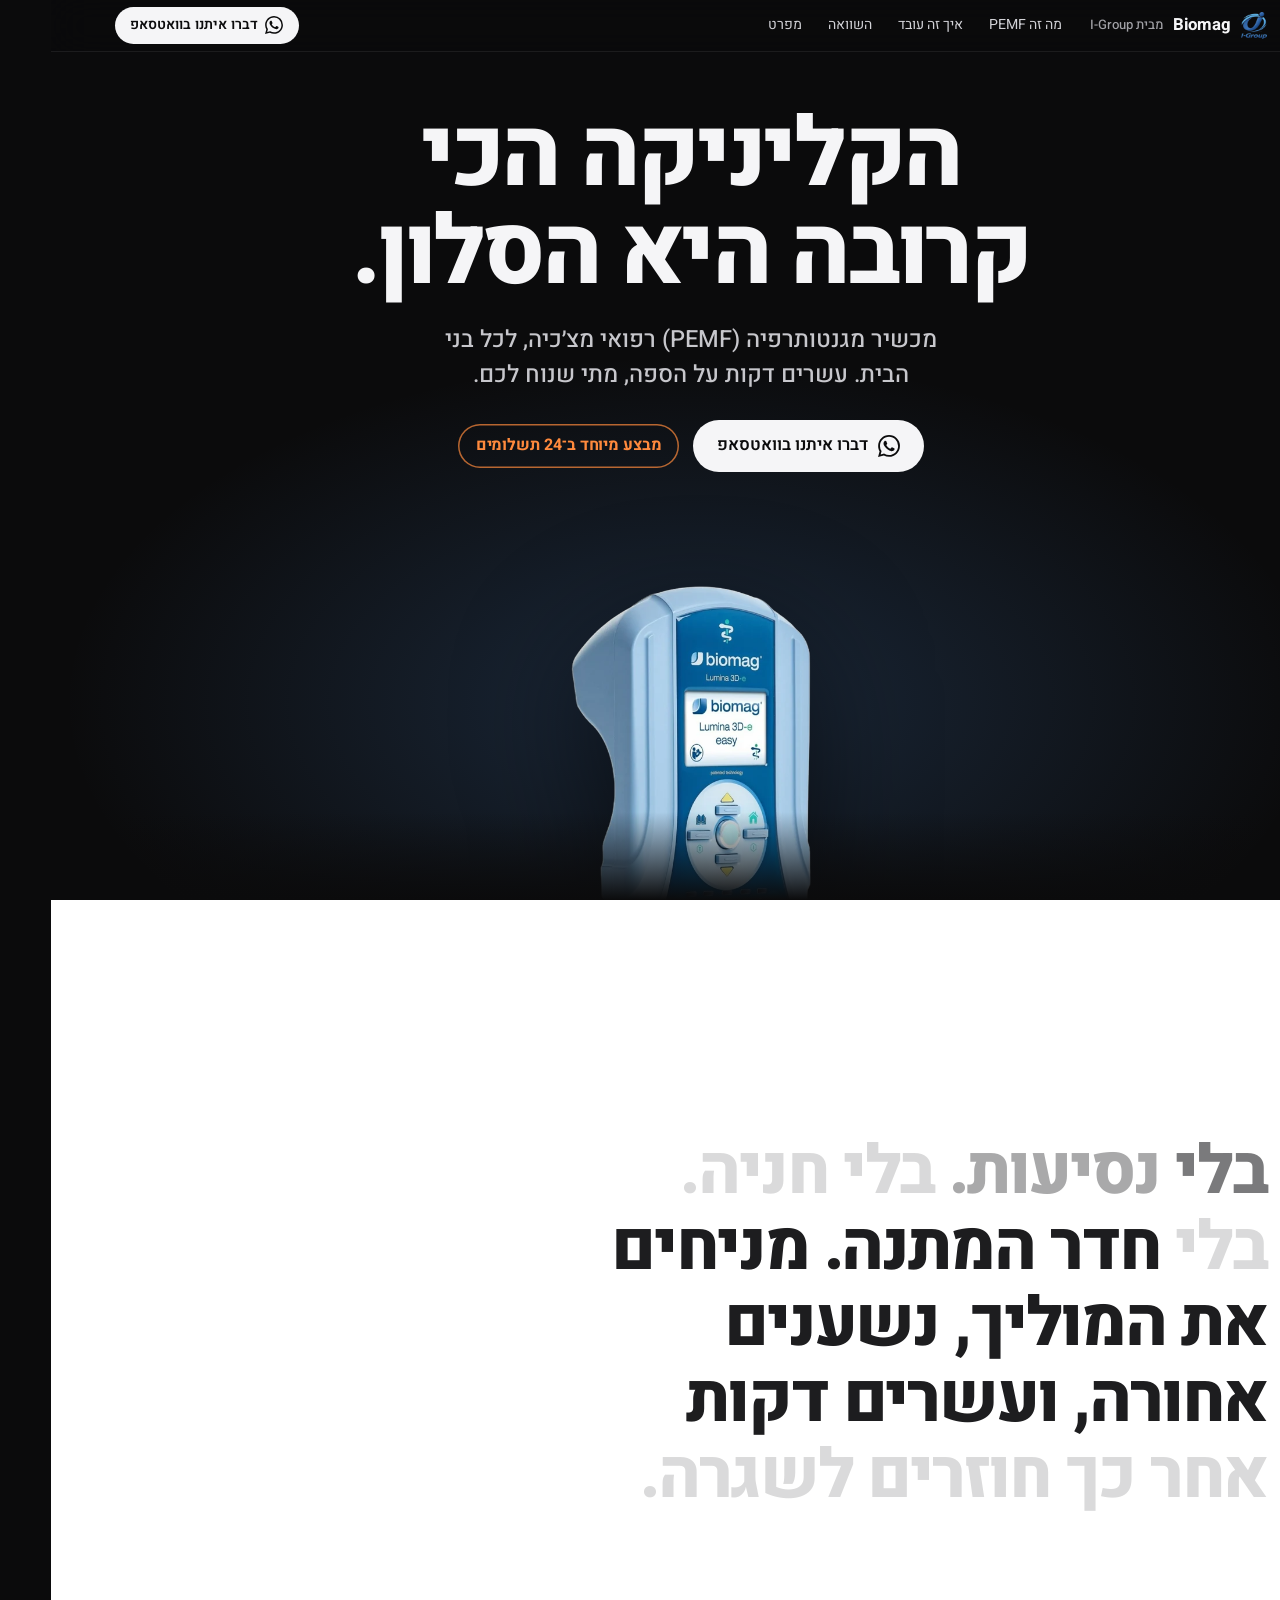
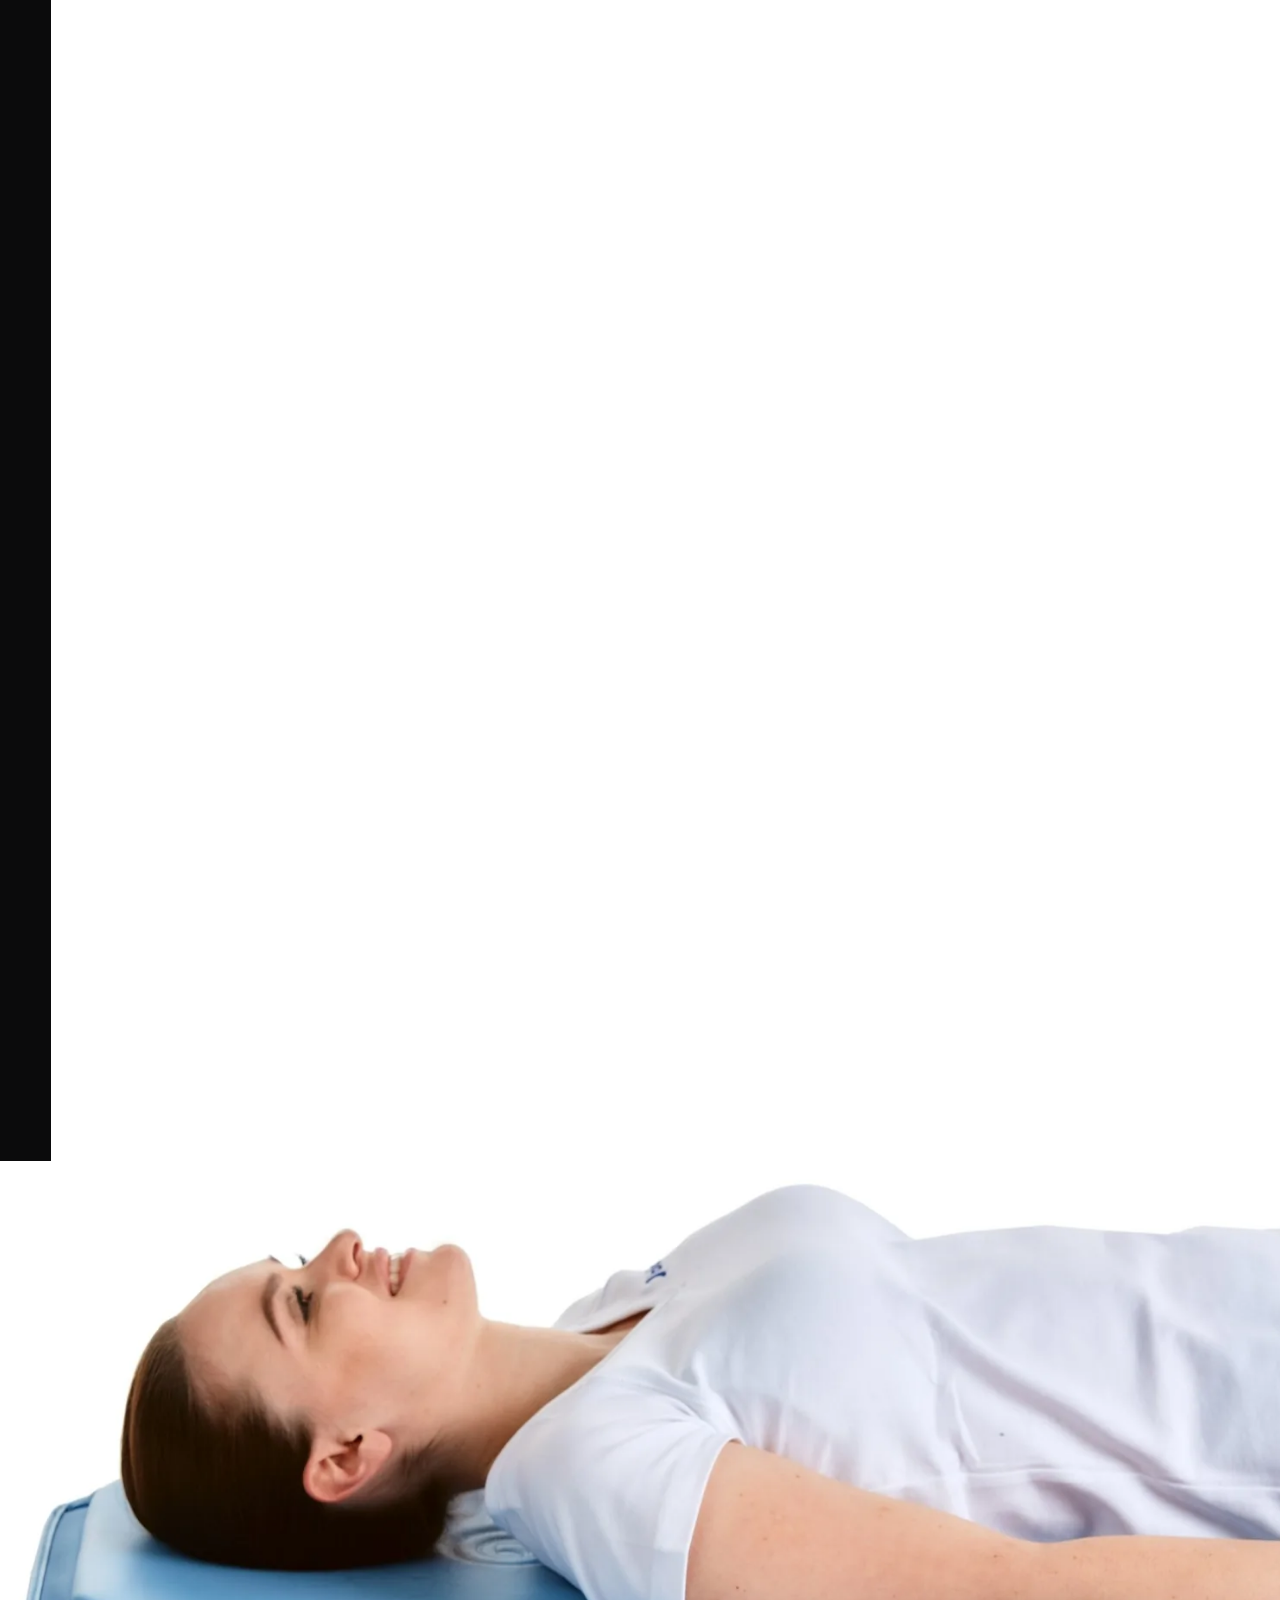
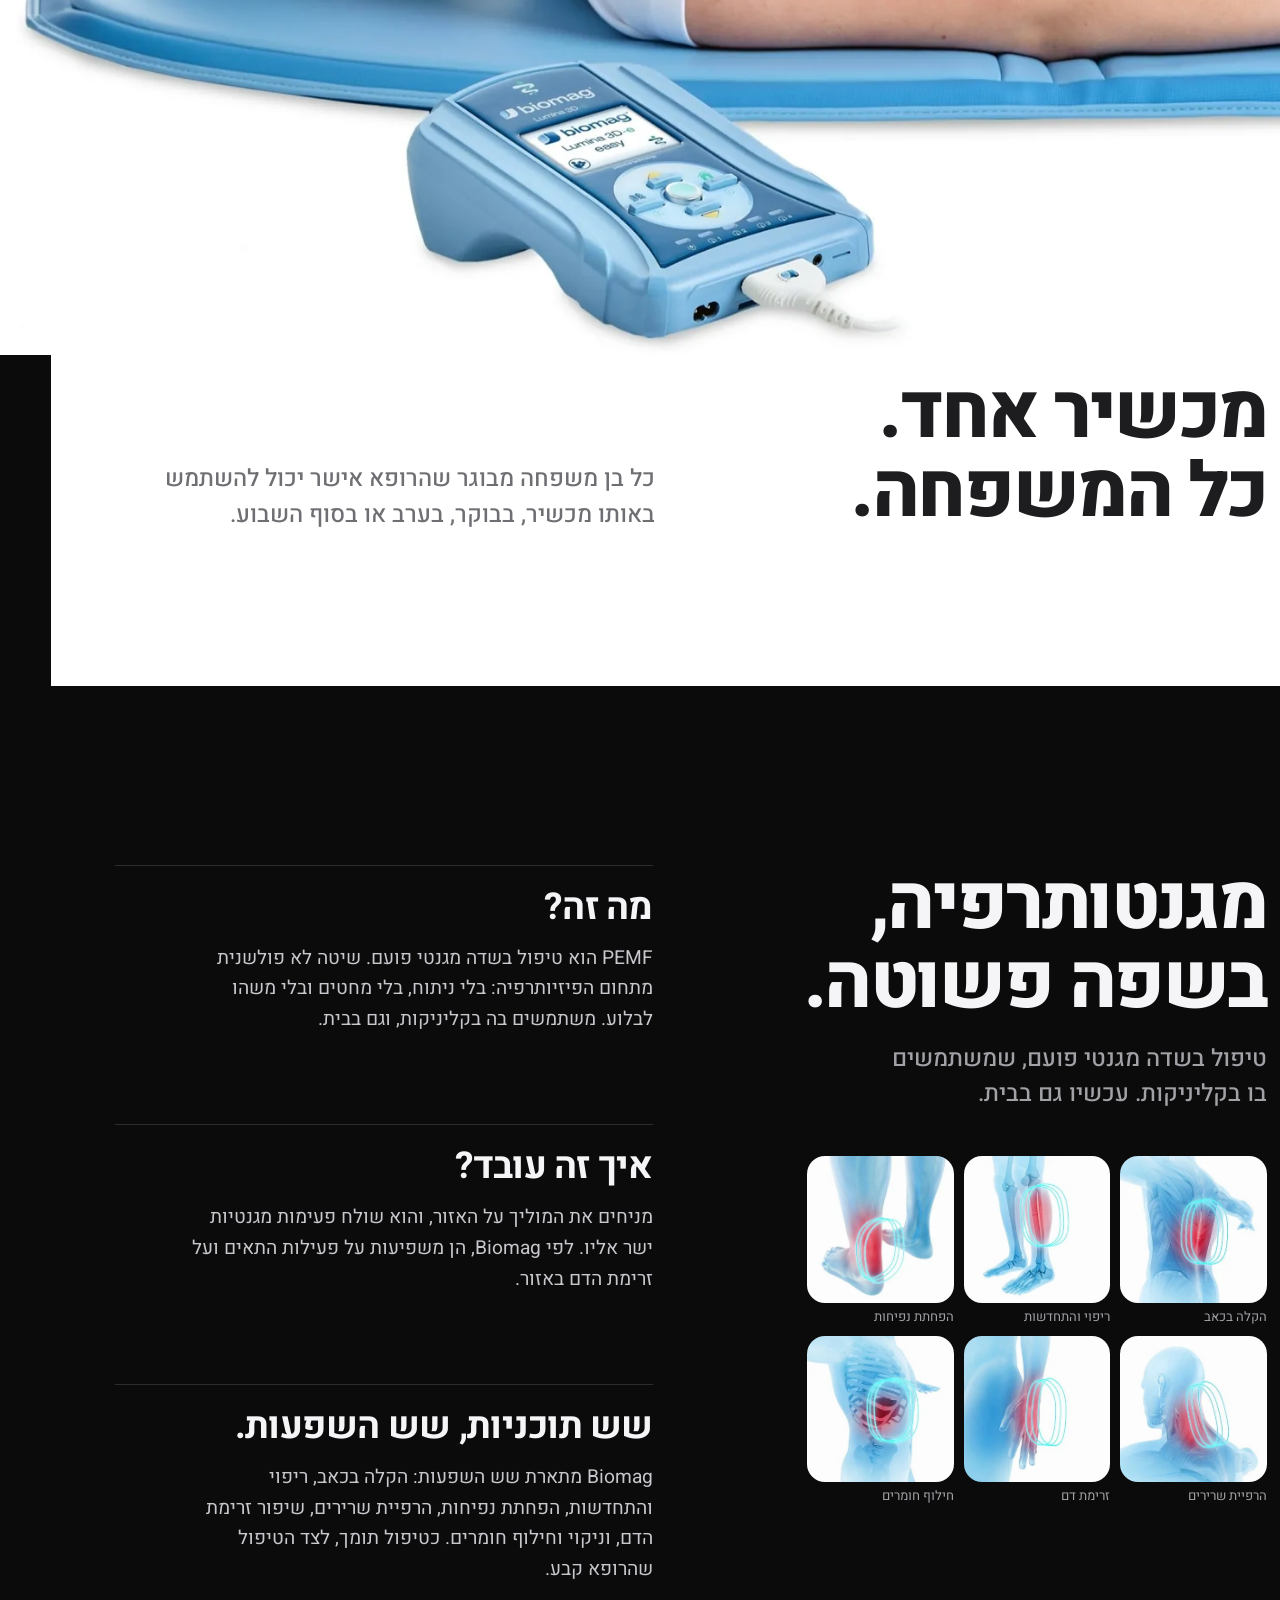
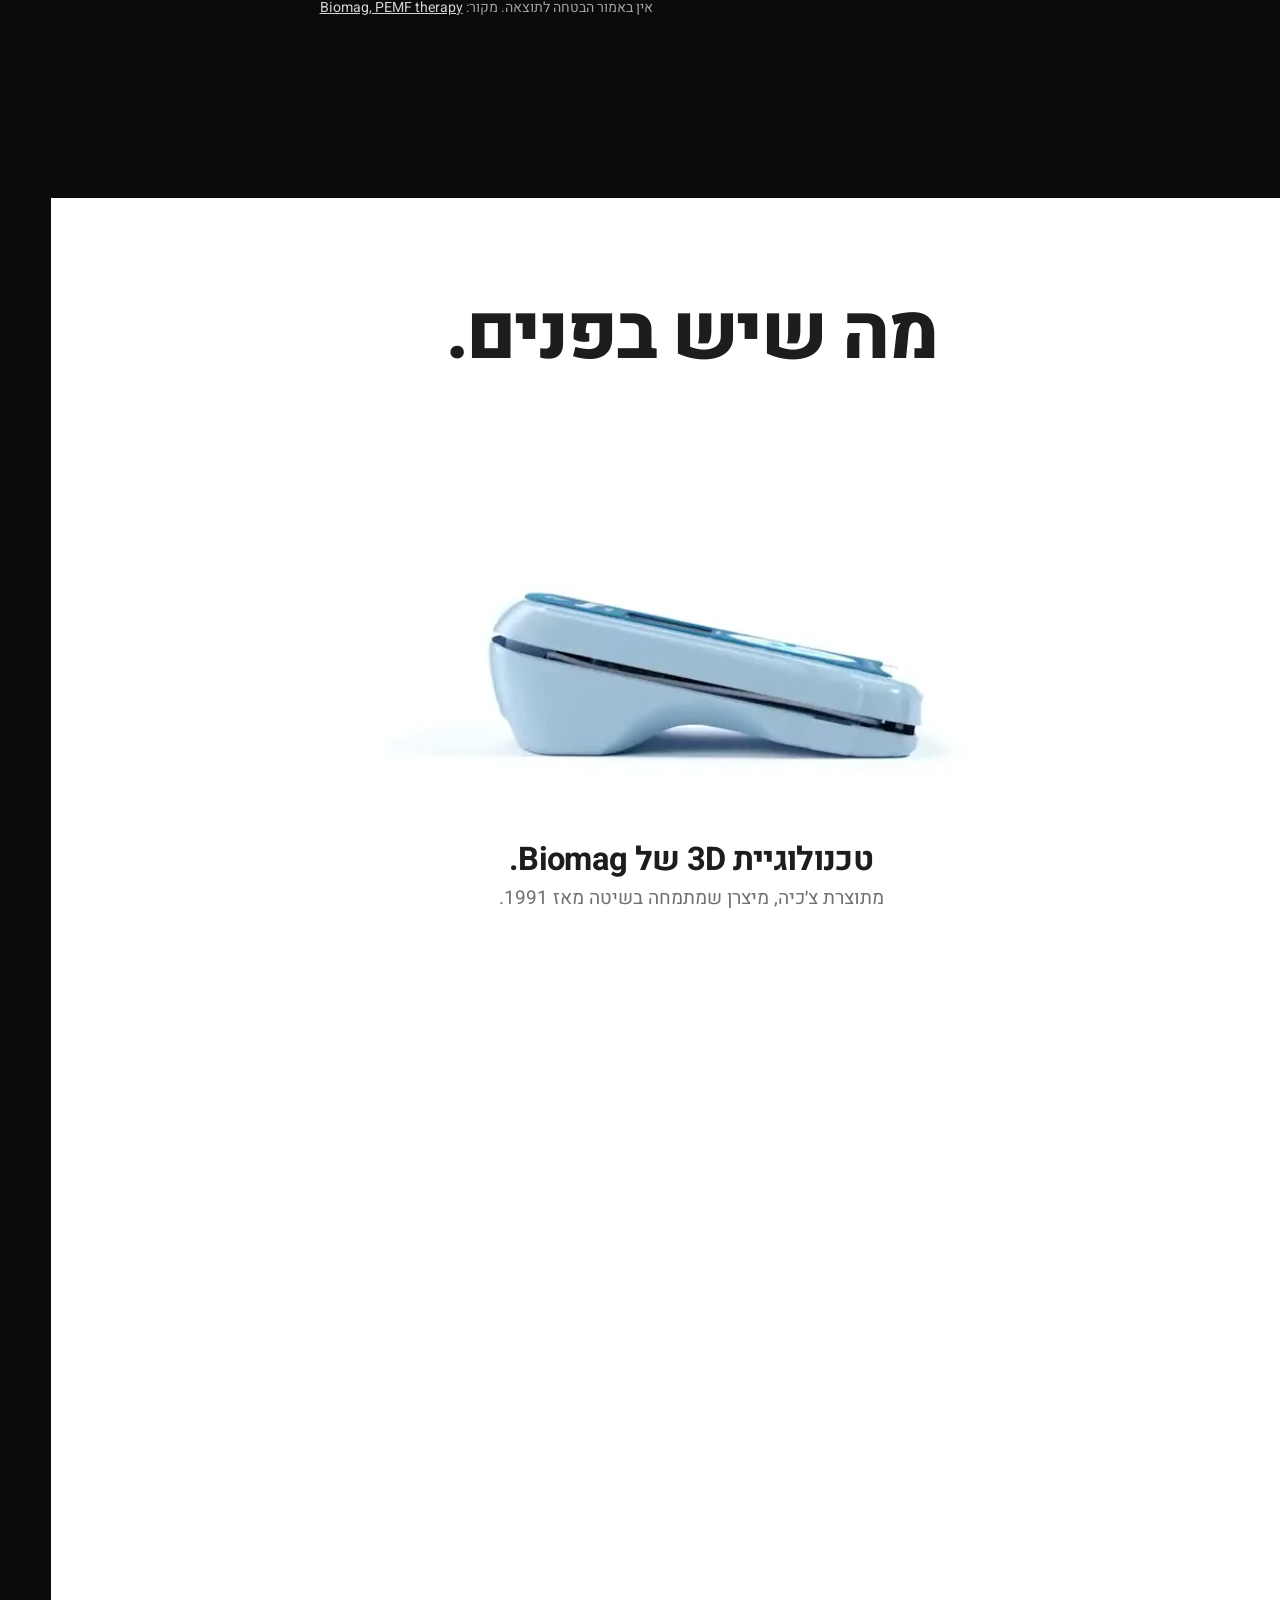
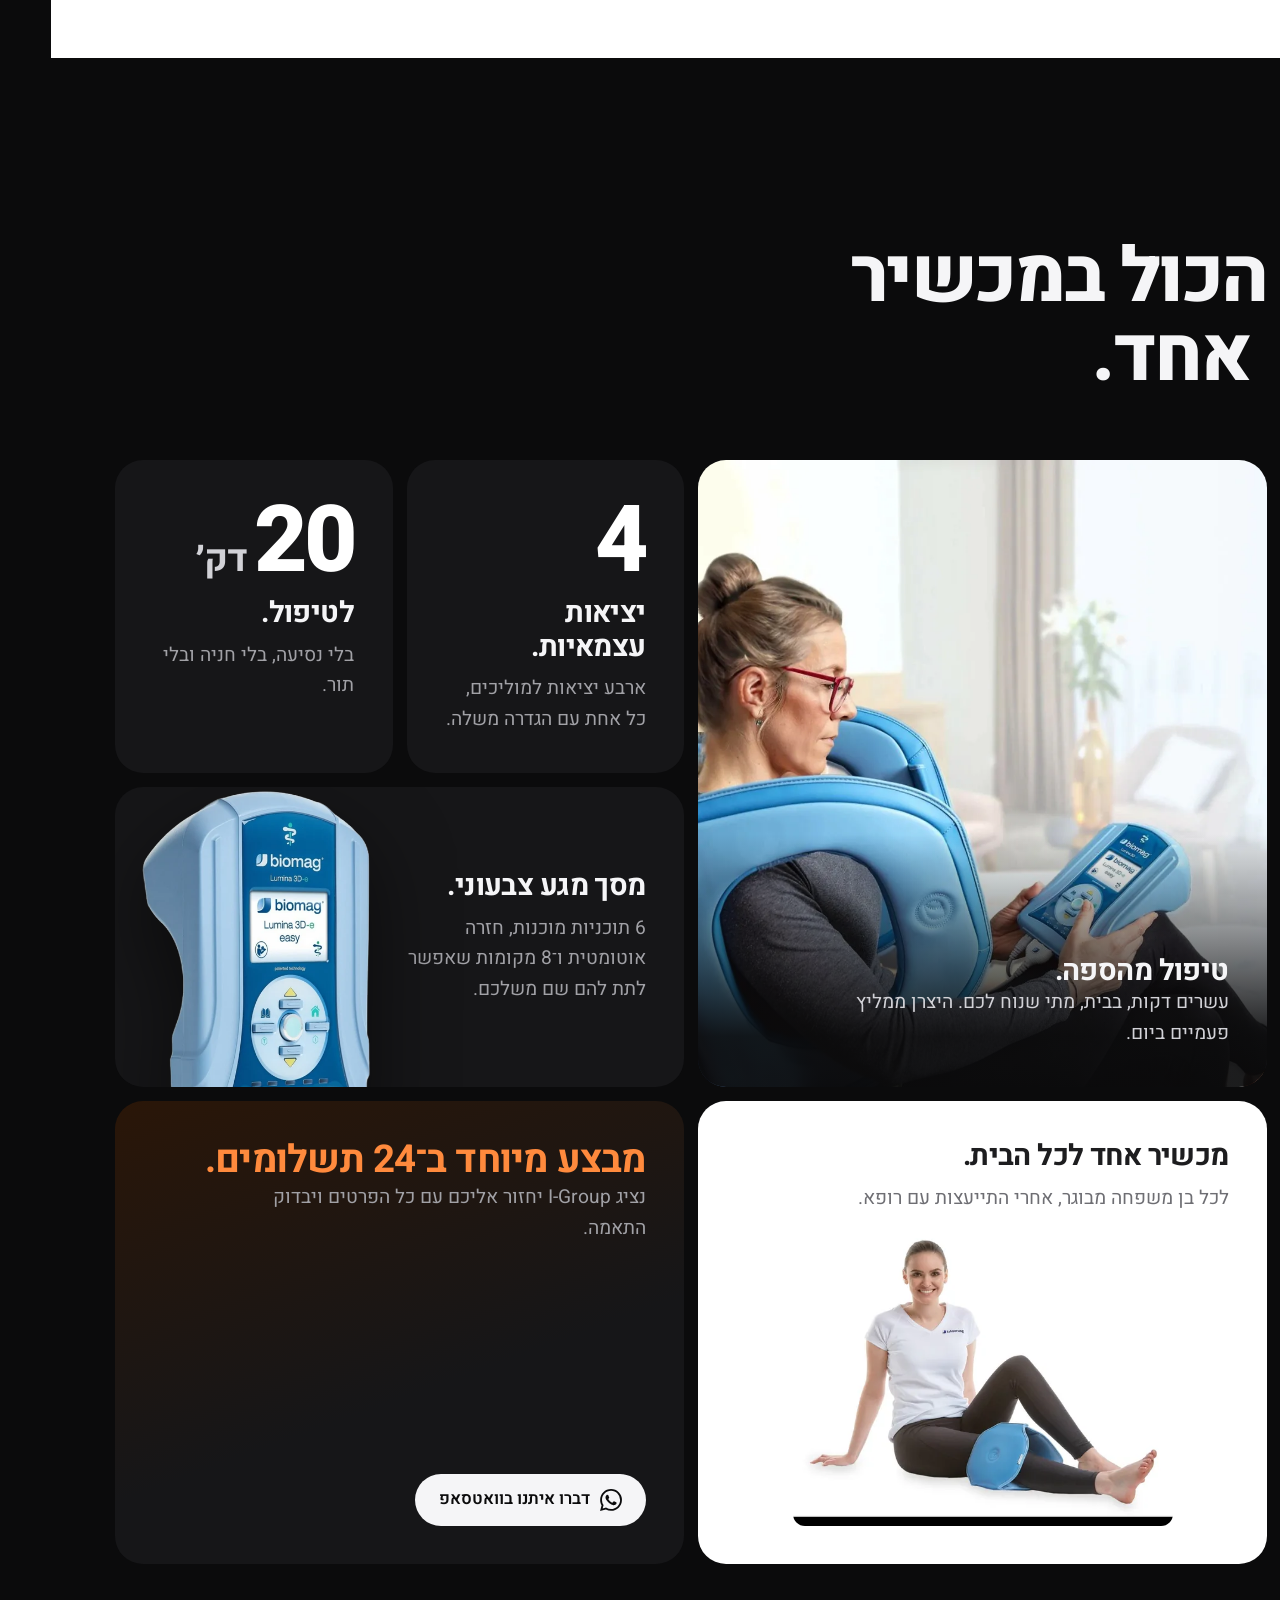
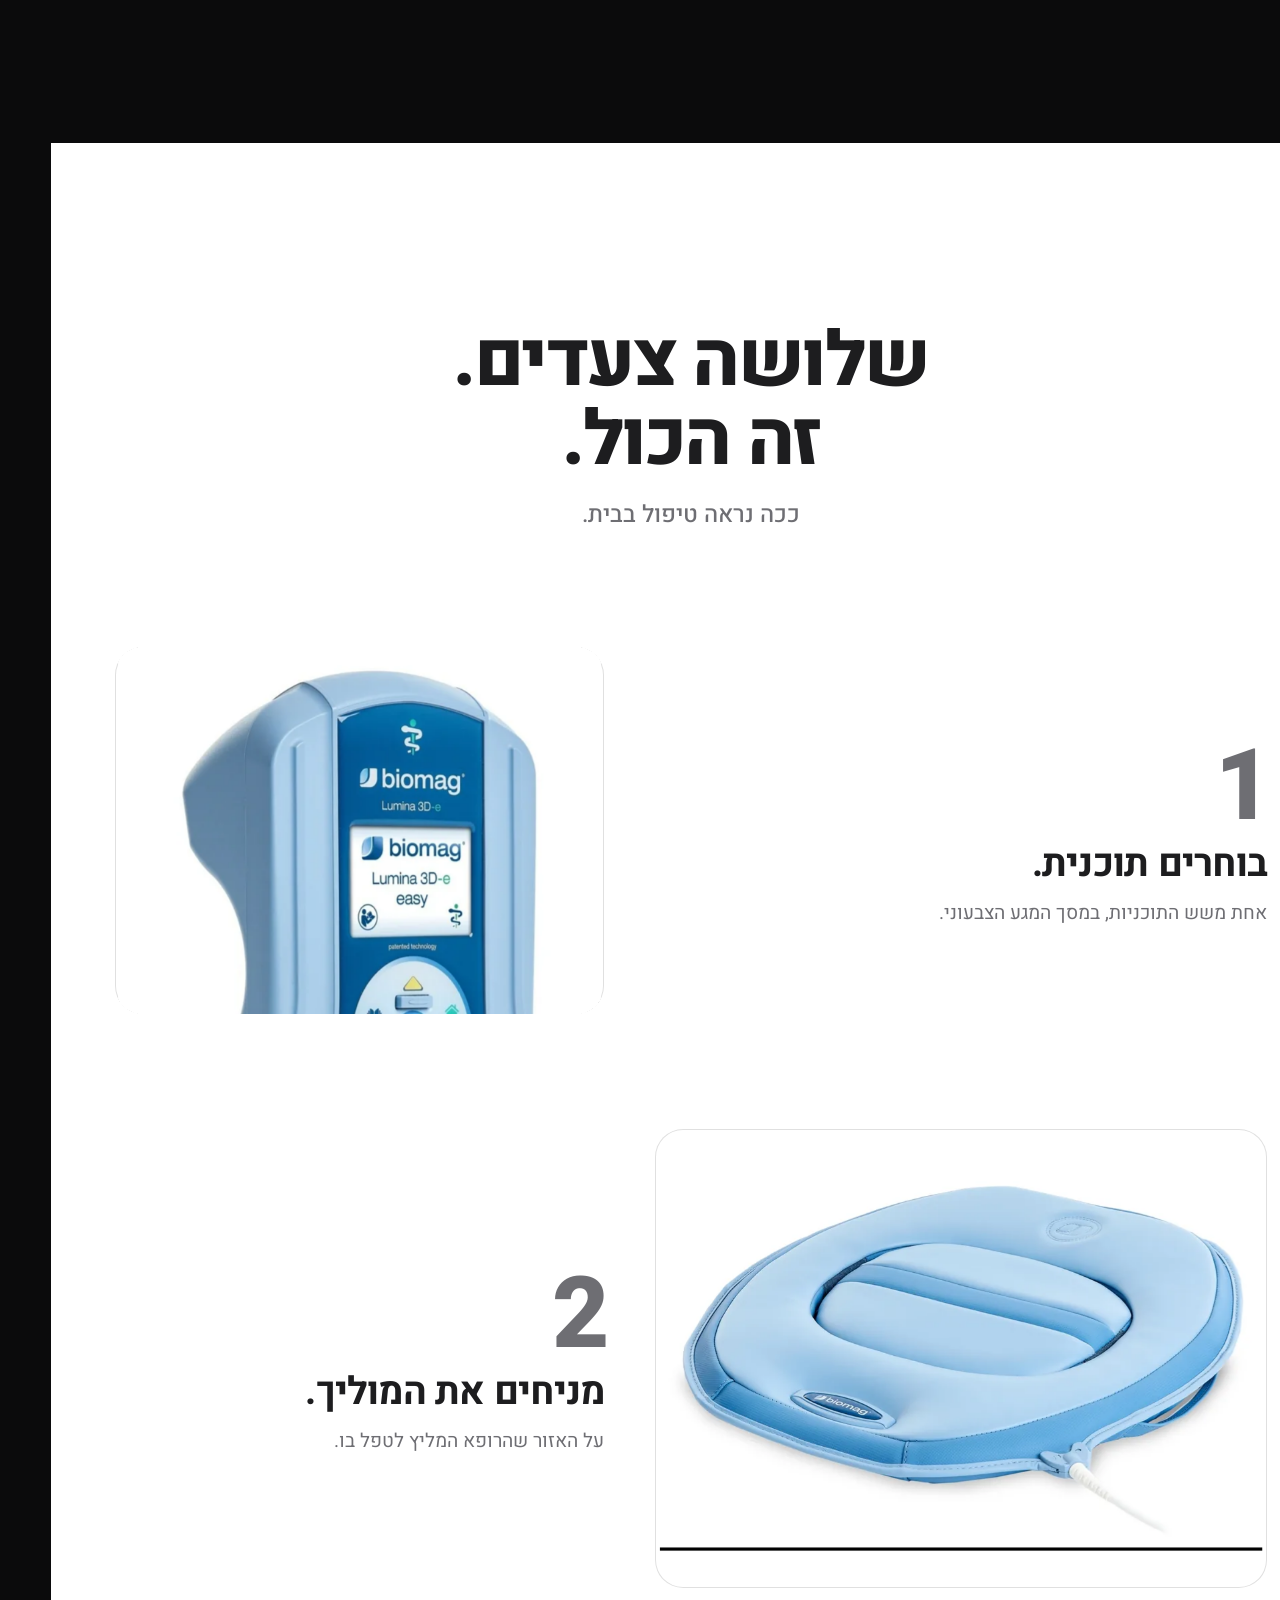
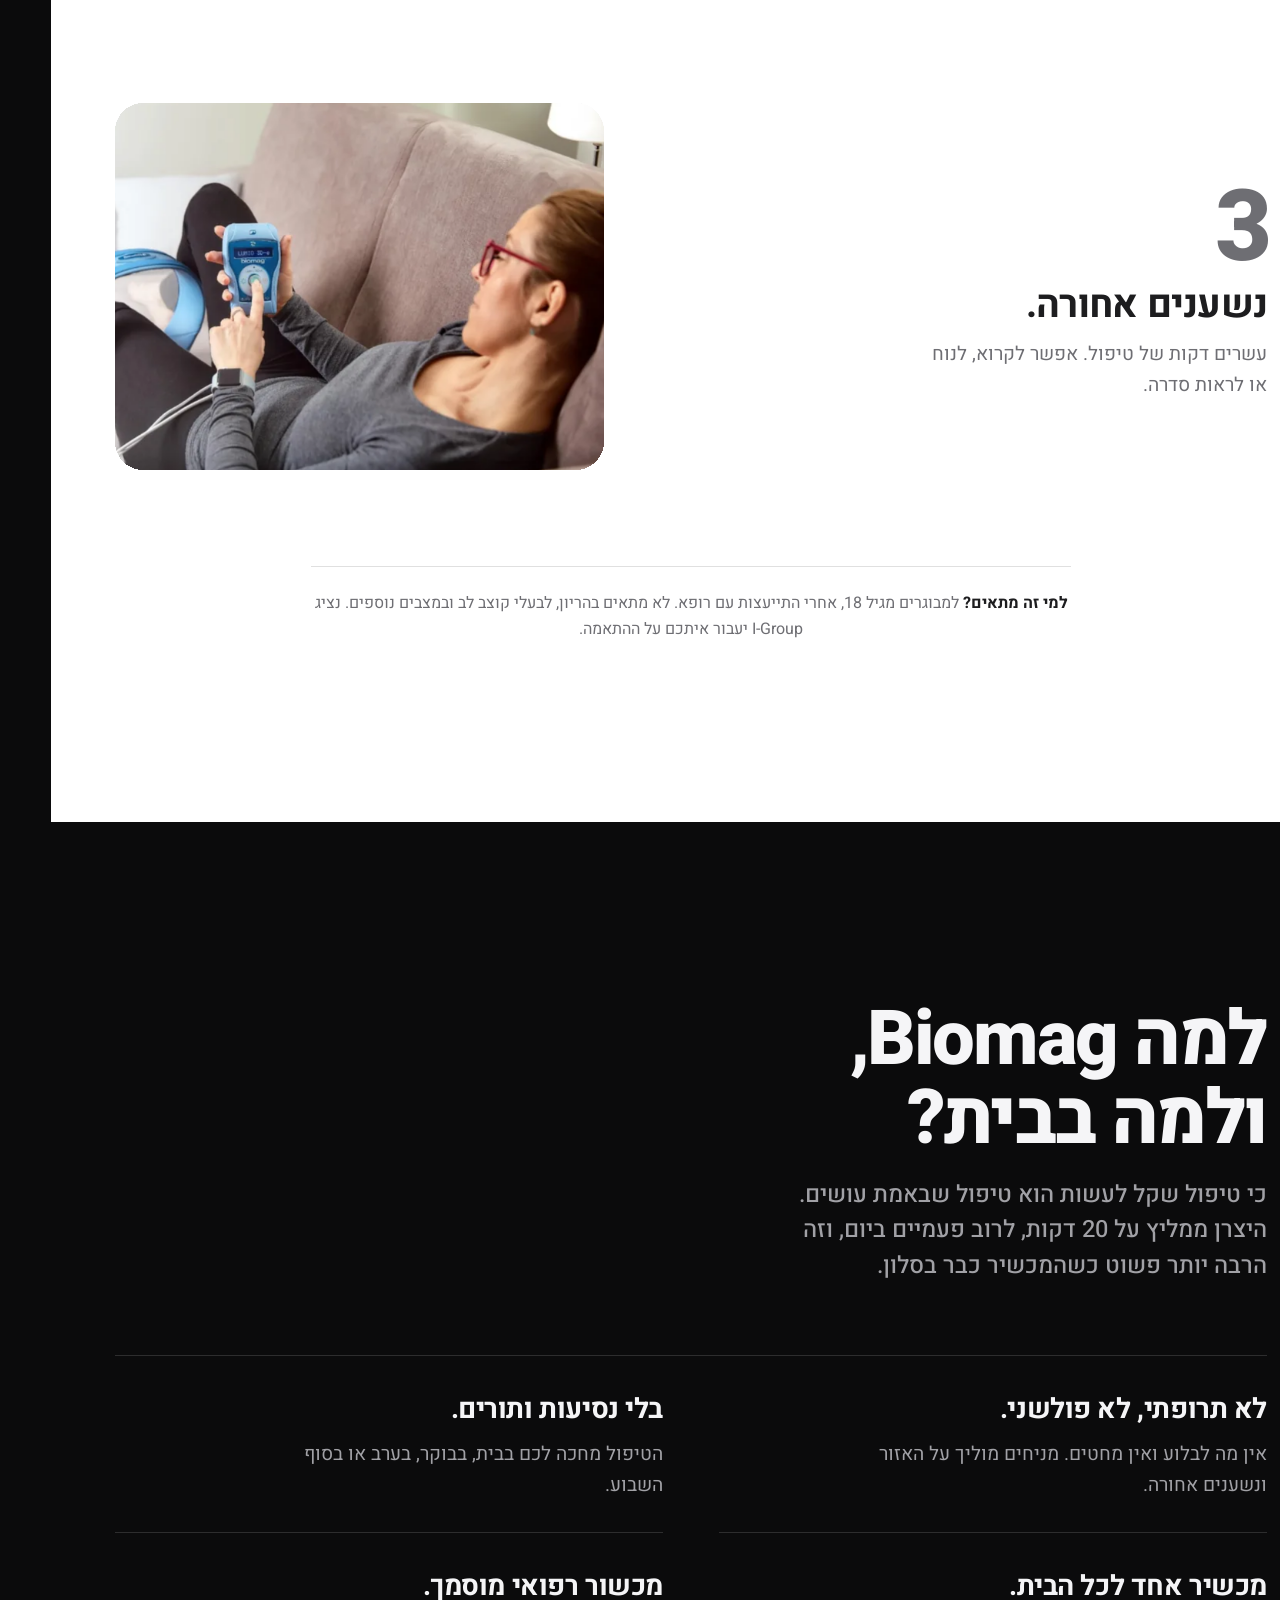
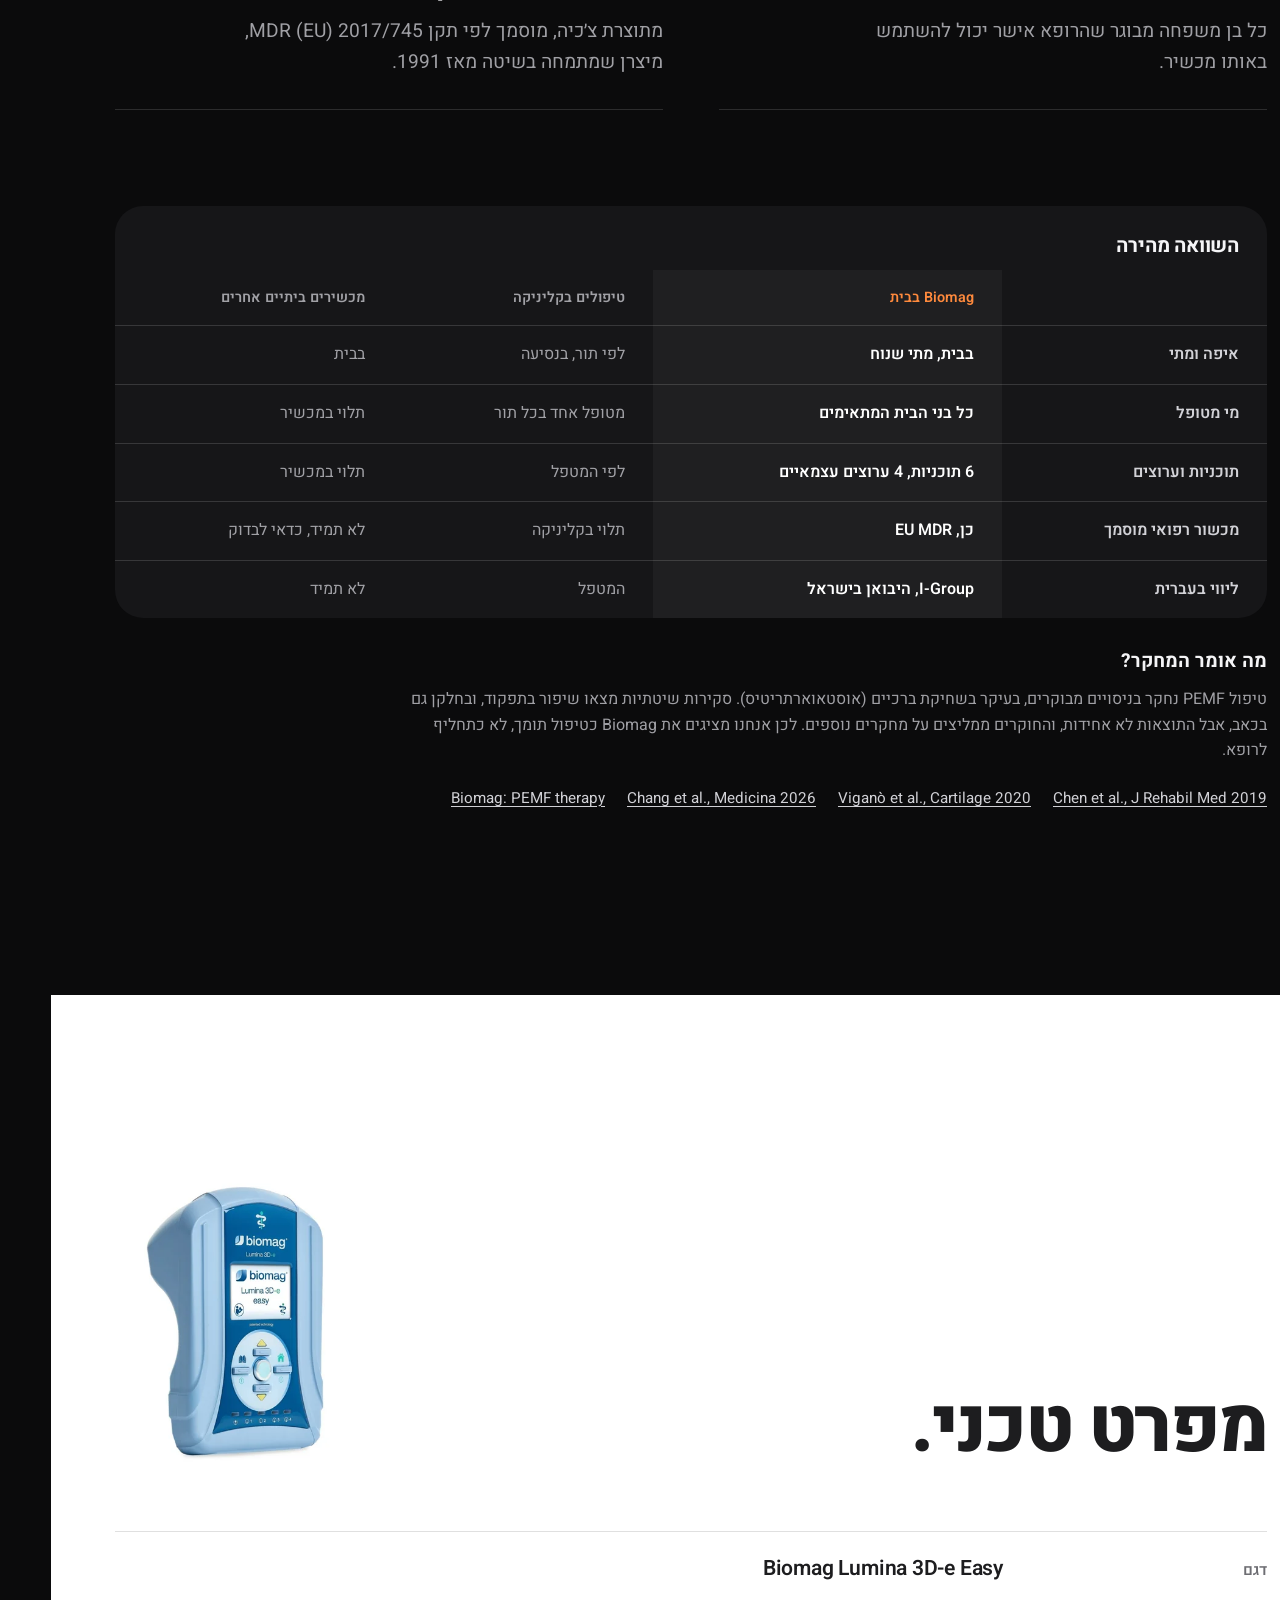
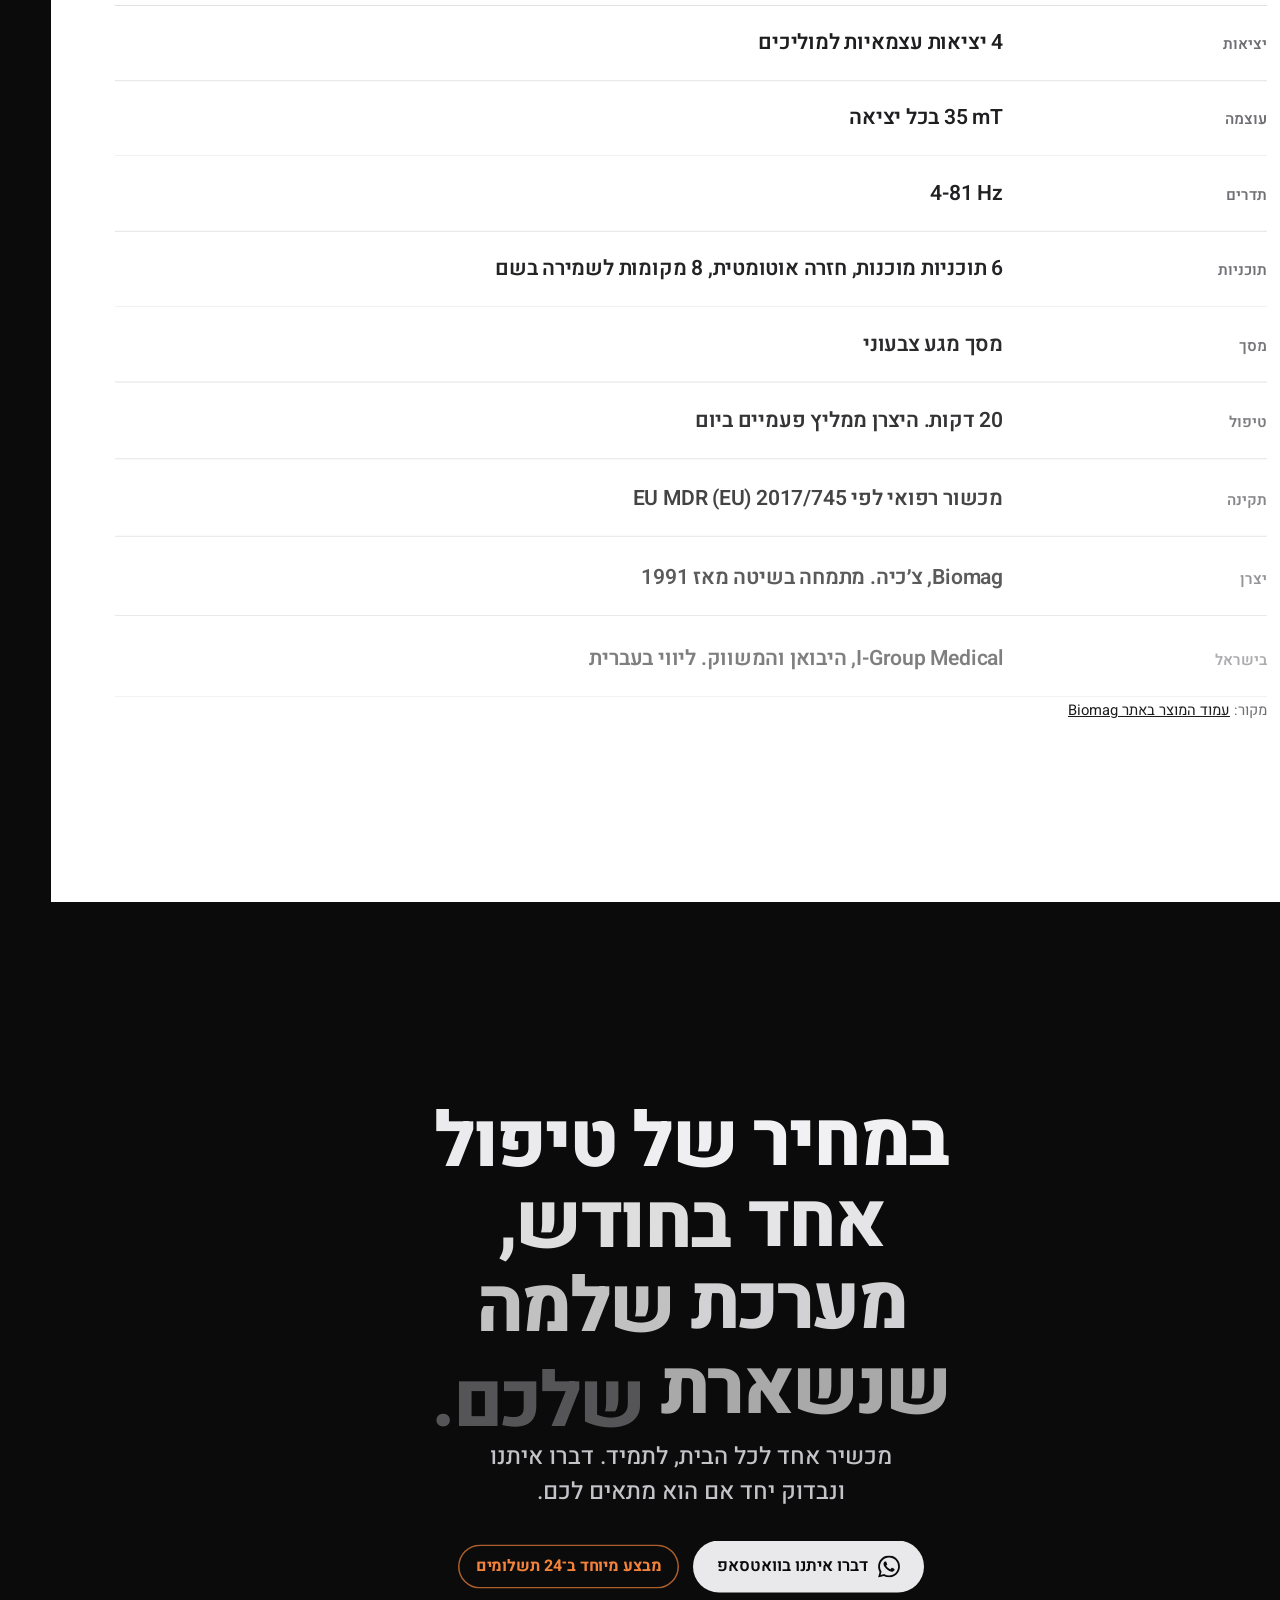
==== commit 6f9e3f75: "Reveal captions: no overlap during cross-fade" ====
--- a/index.html
+++ b/index.html
@@ -286,6 +286,6 @@
 
 <script src="js/gsap.min.js" defer></script>
 <script src="js/ScrollTrigger.min.js" defer></script>
-<script src="site.js?v=2" defer></script>
+<script src="site.js?v=3" defer></script>
 </body>
 </html>
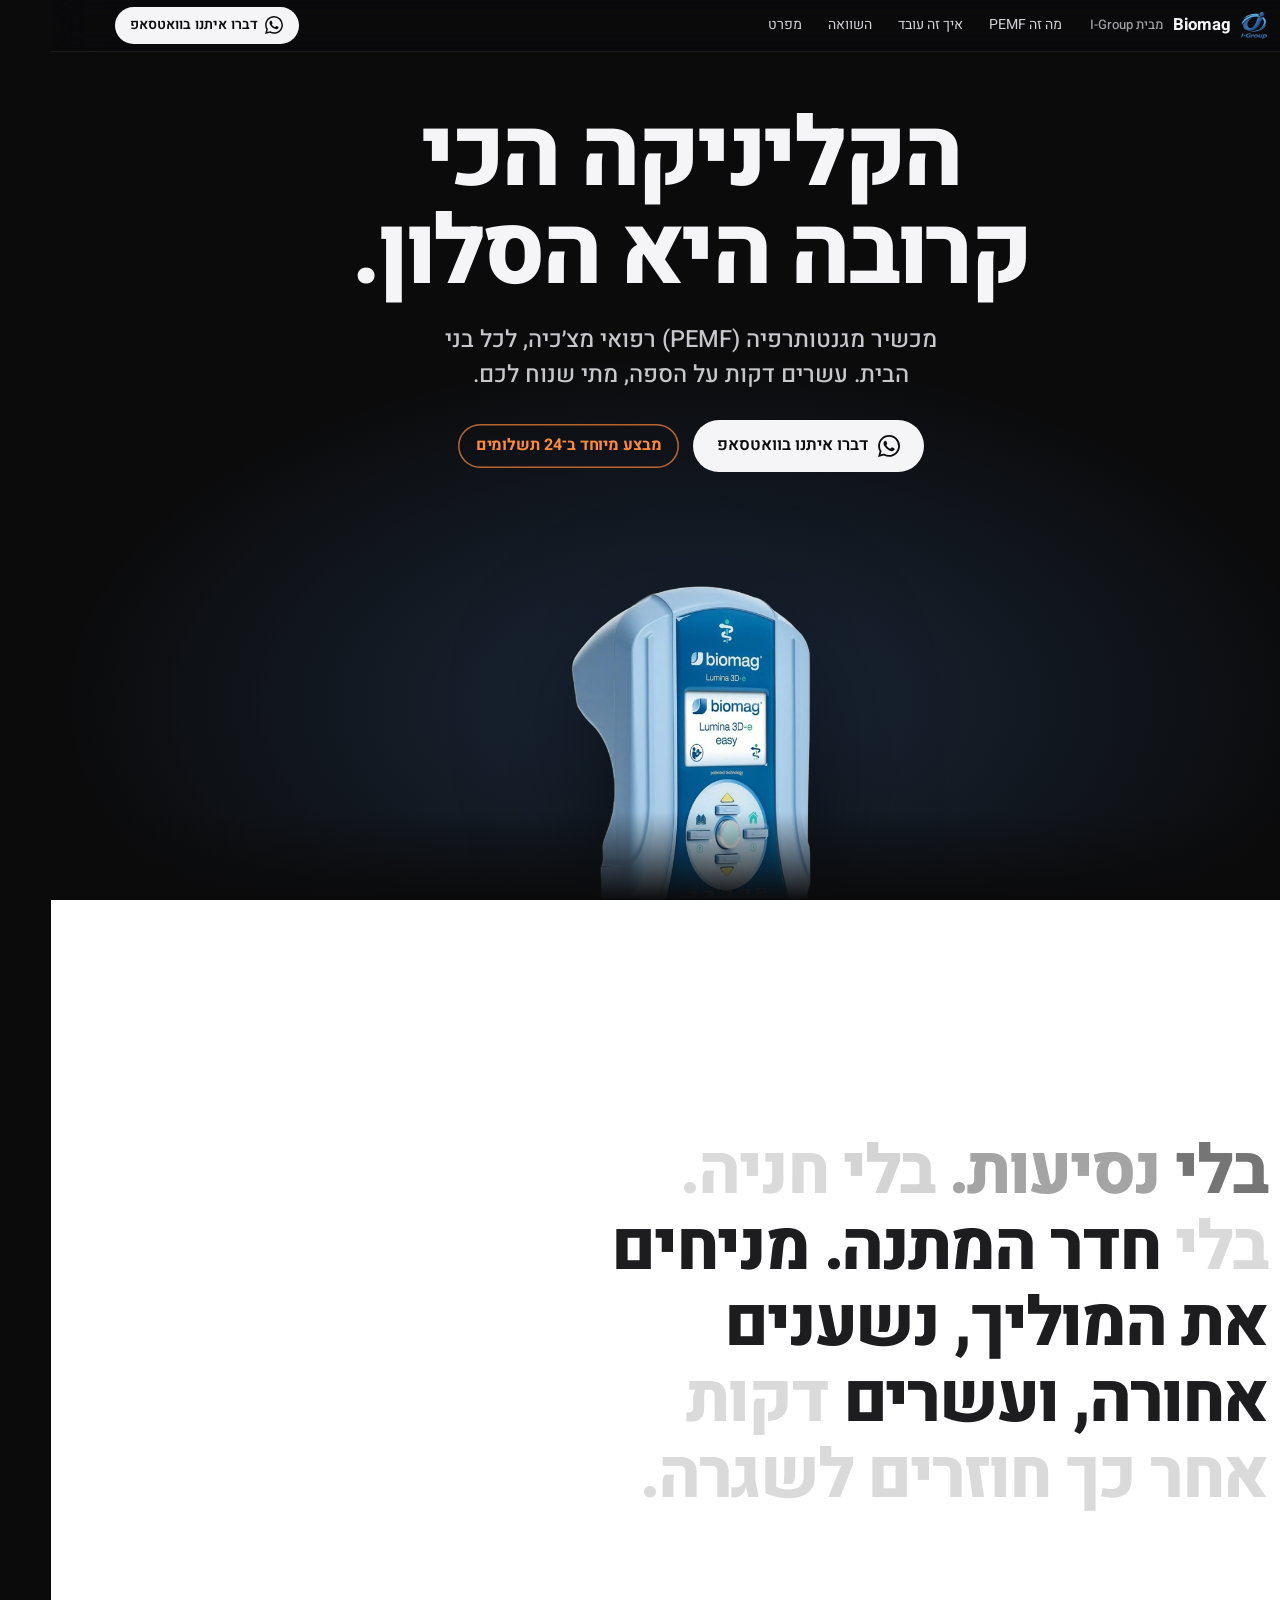
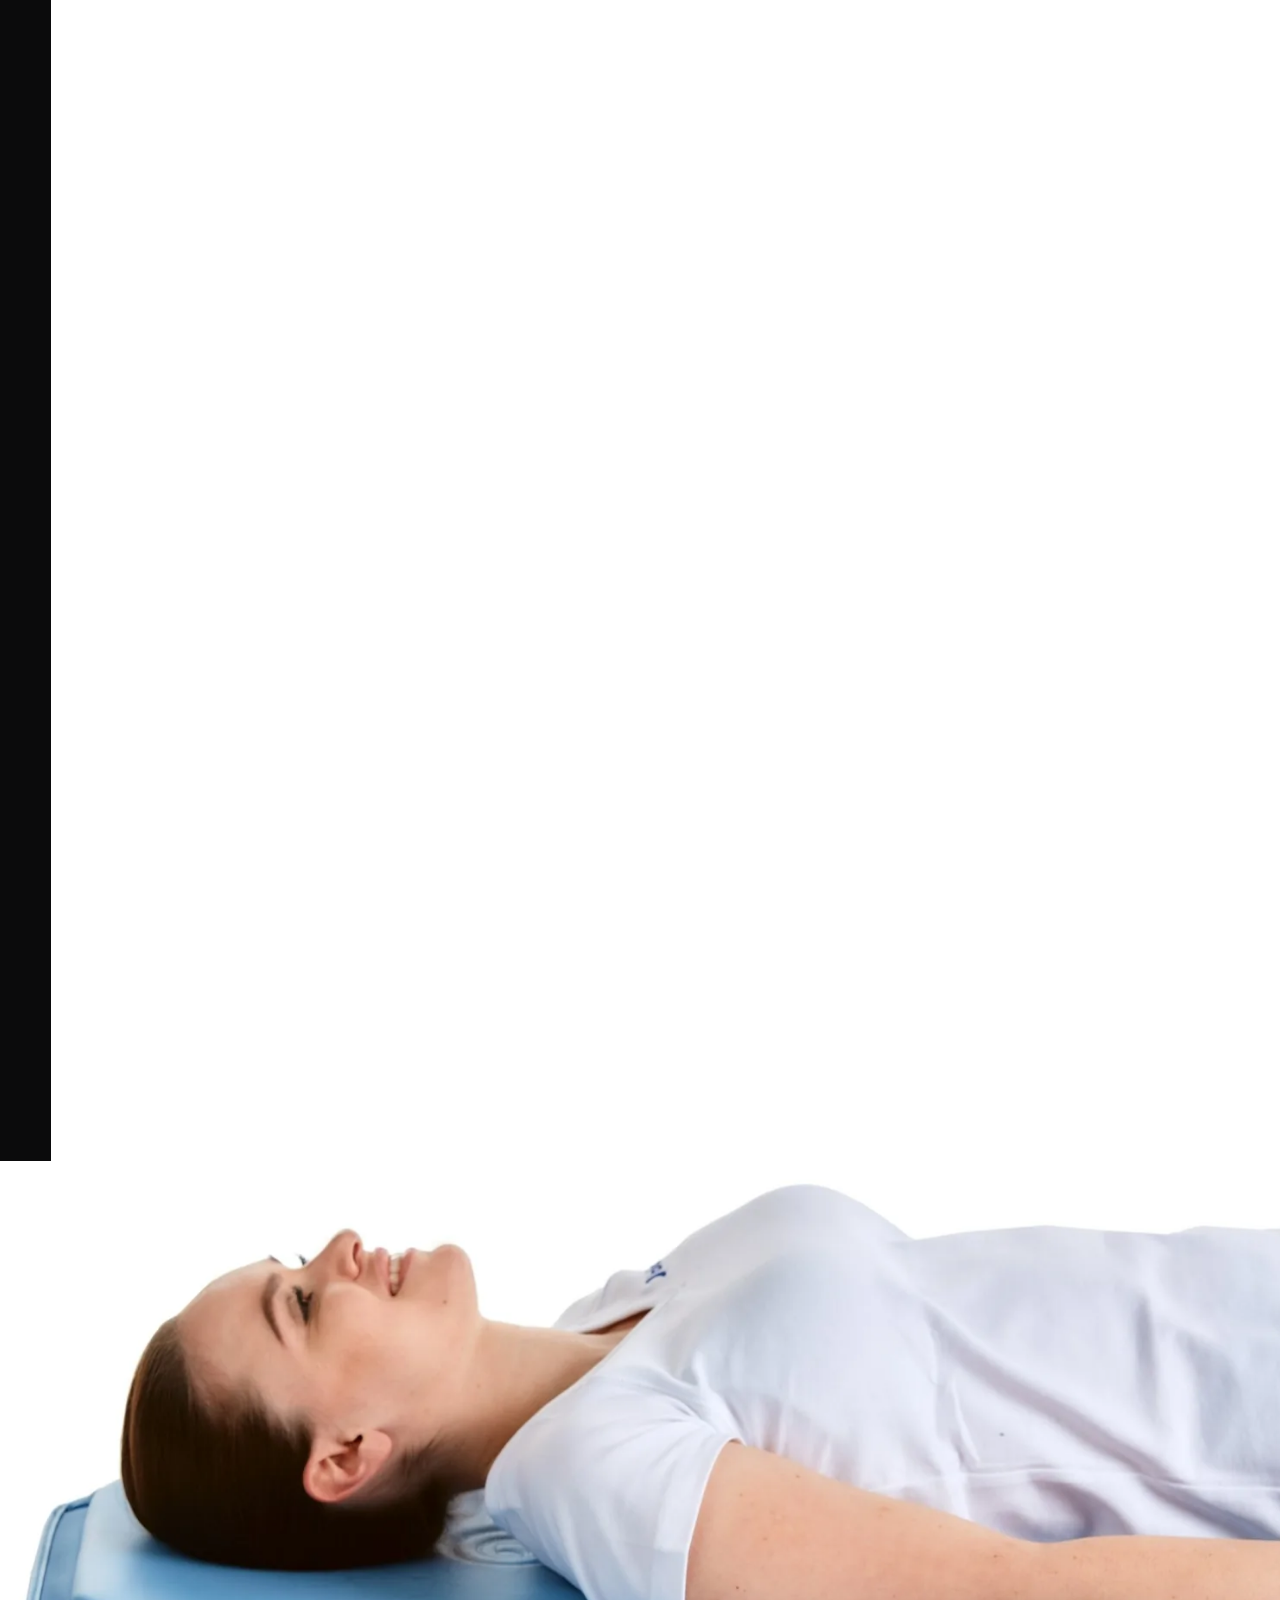
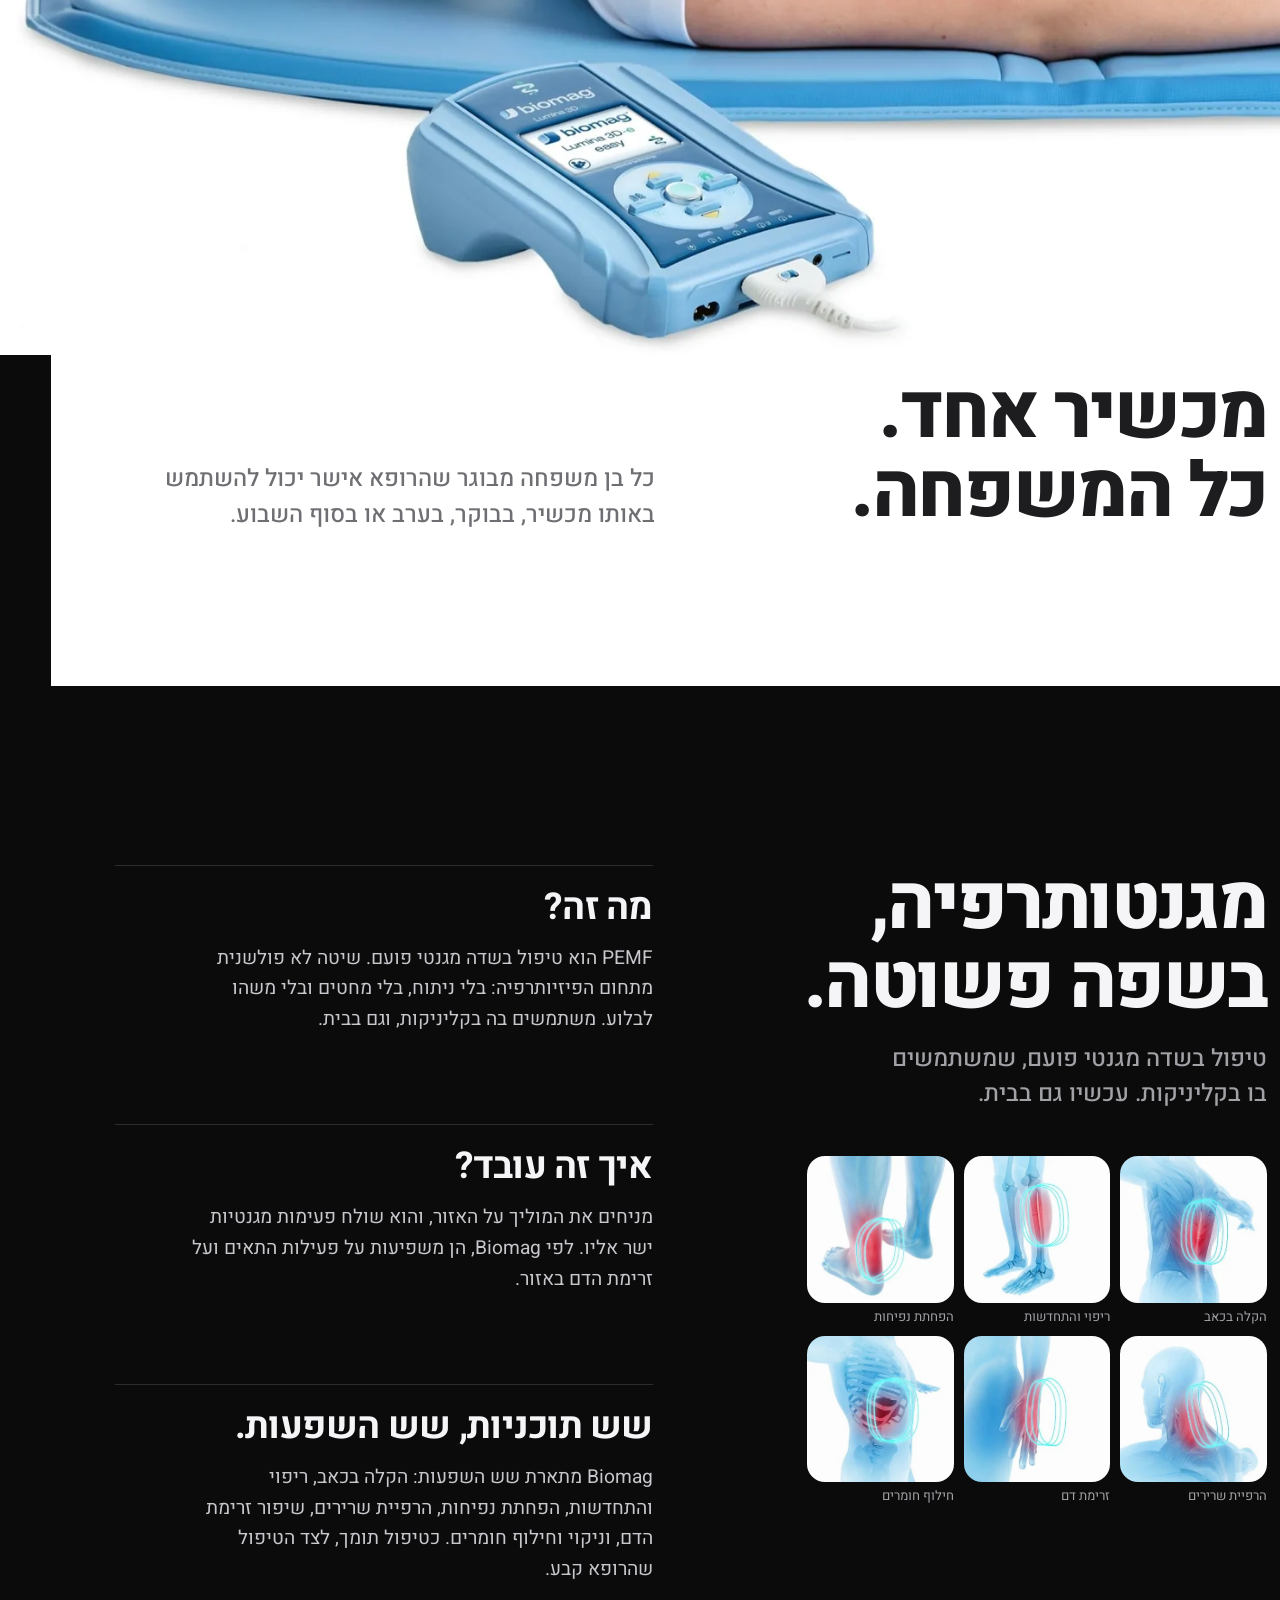
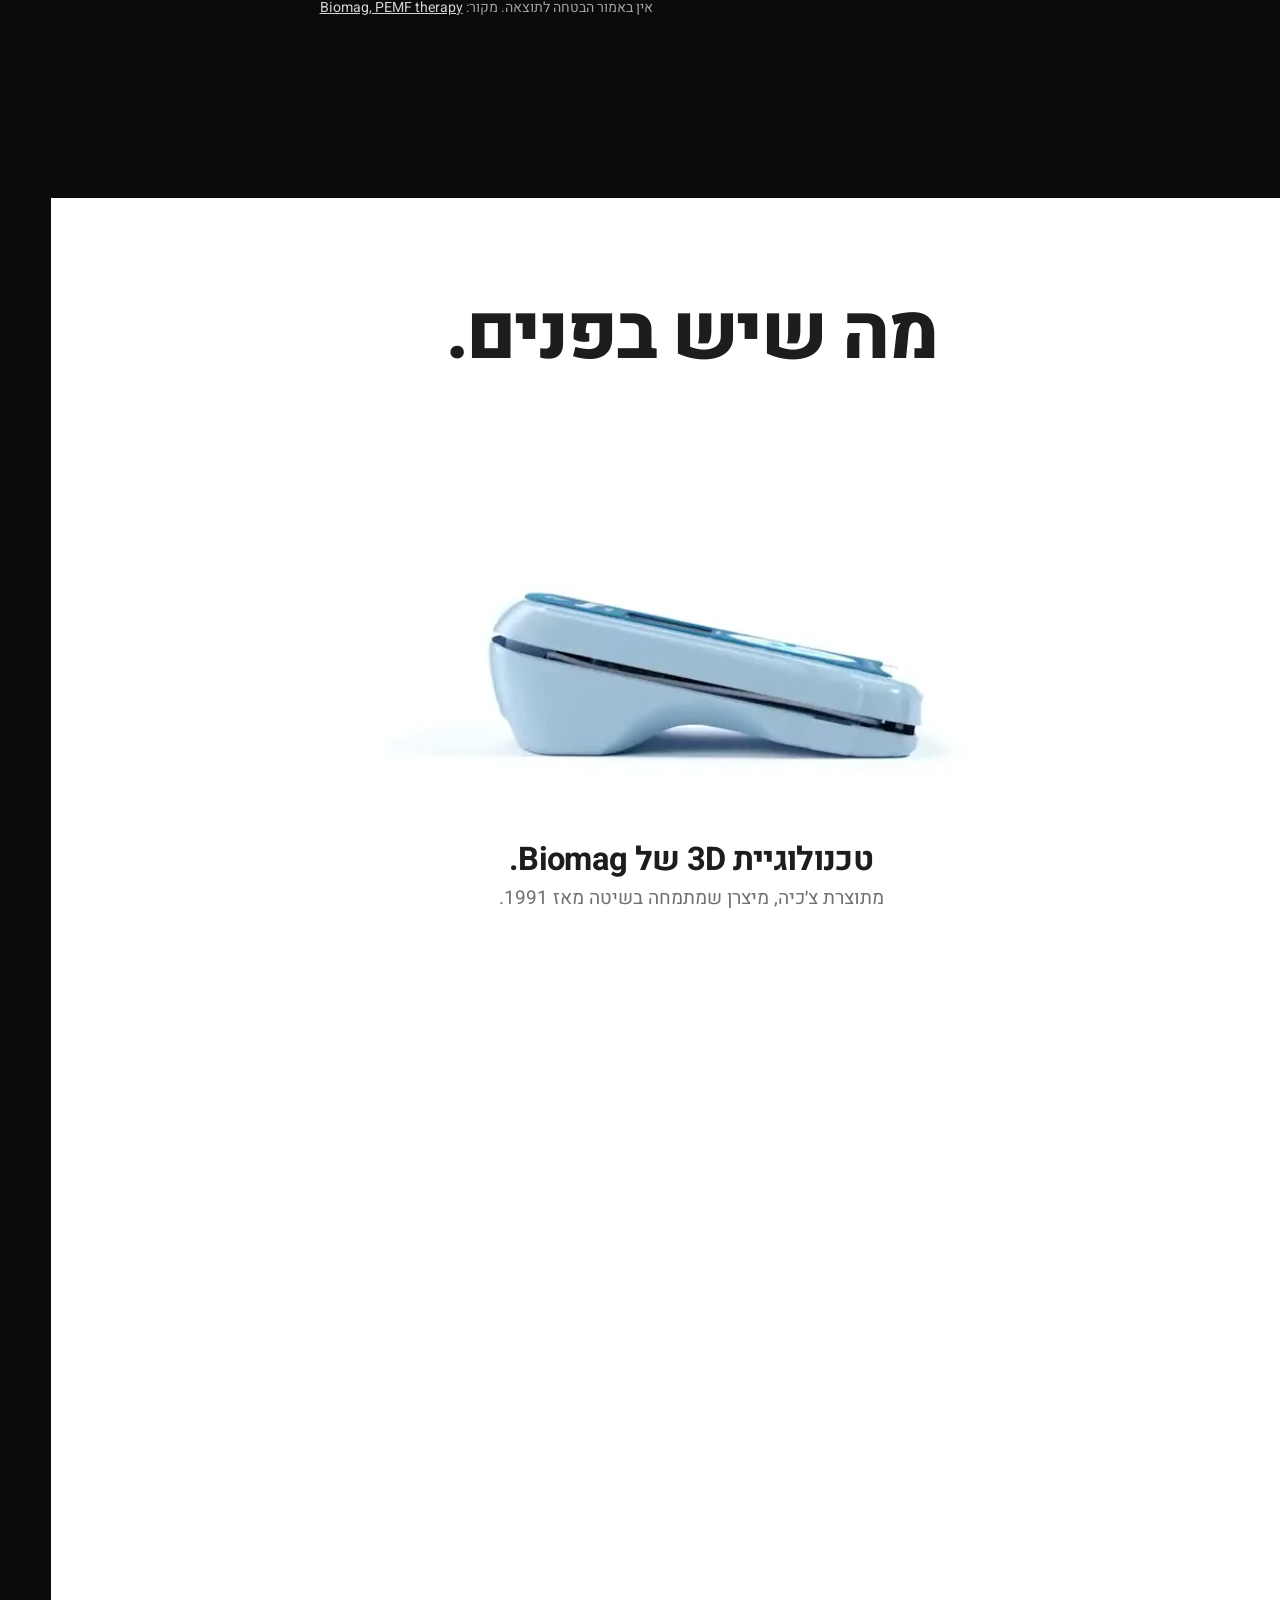
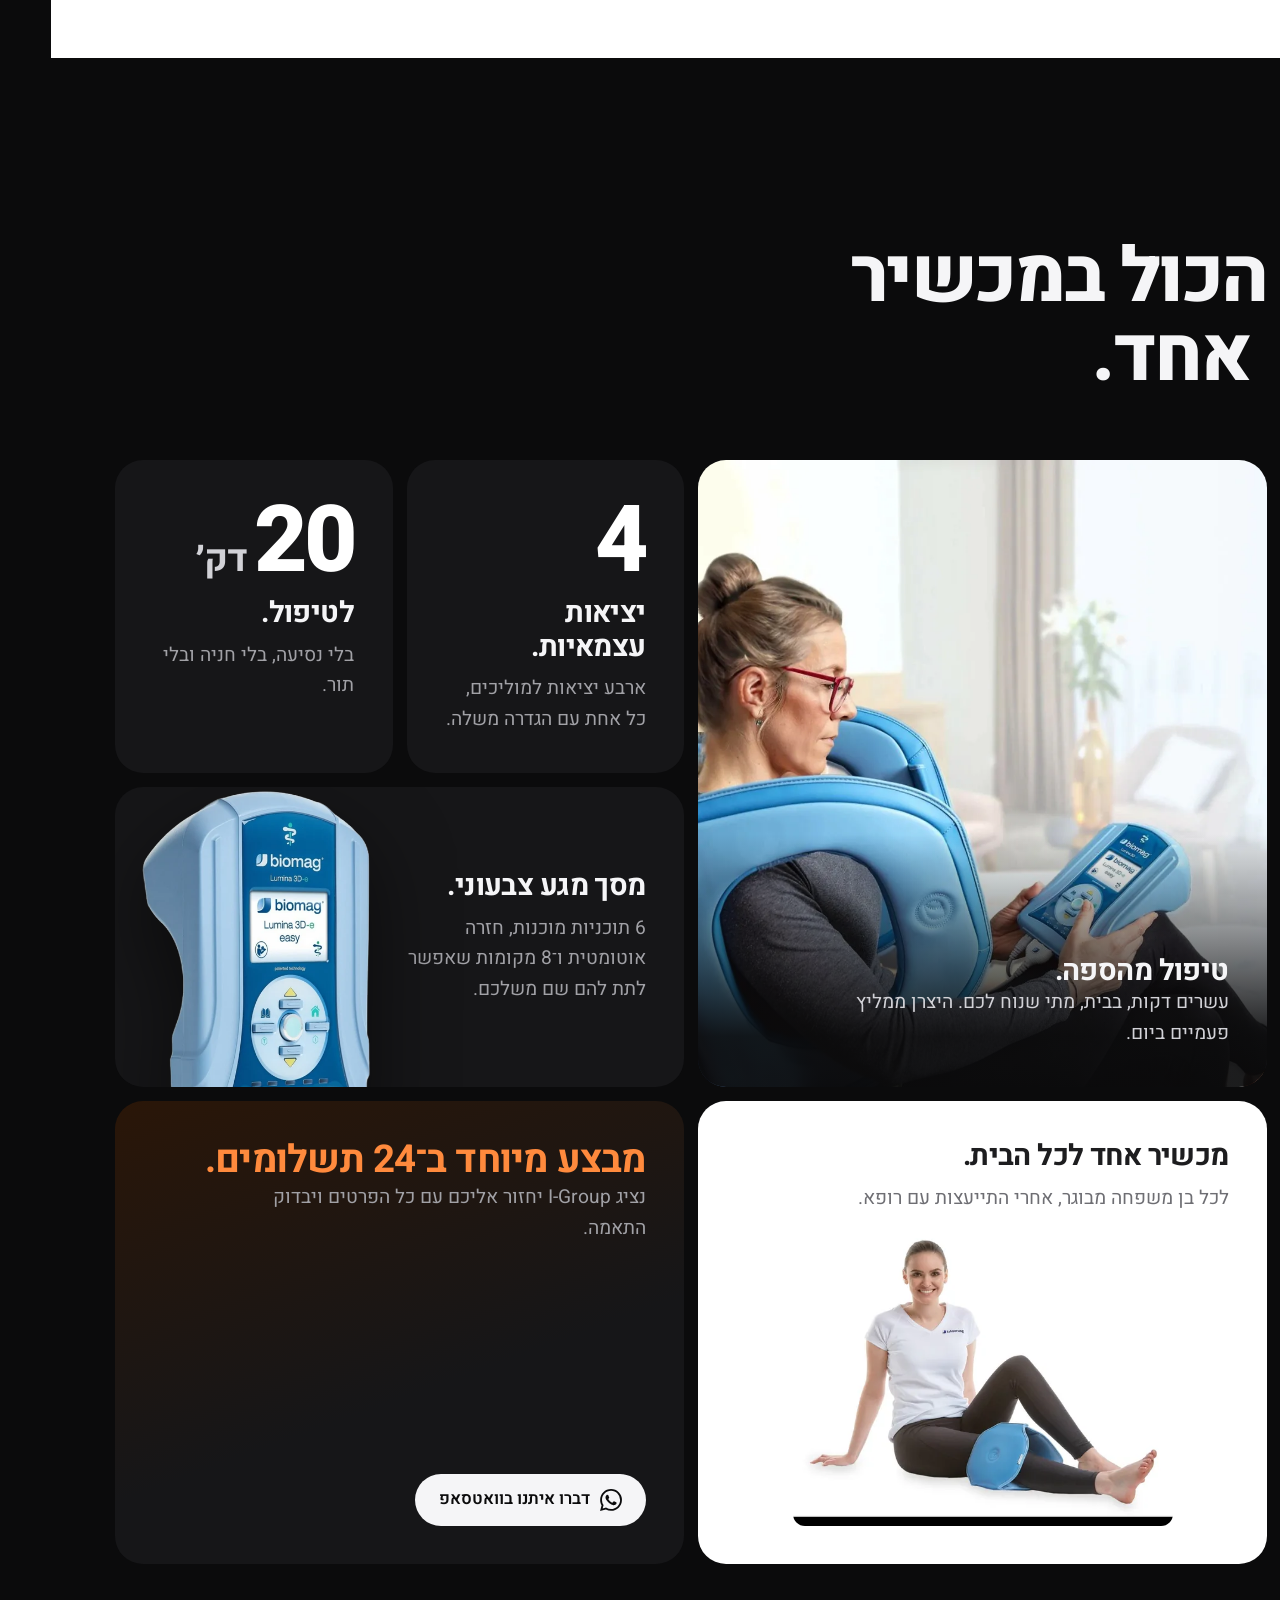
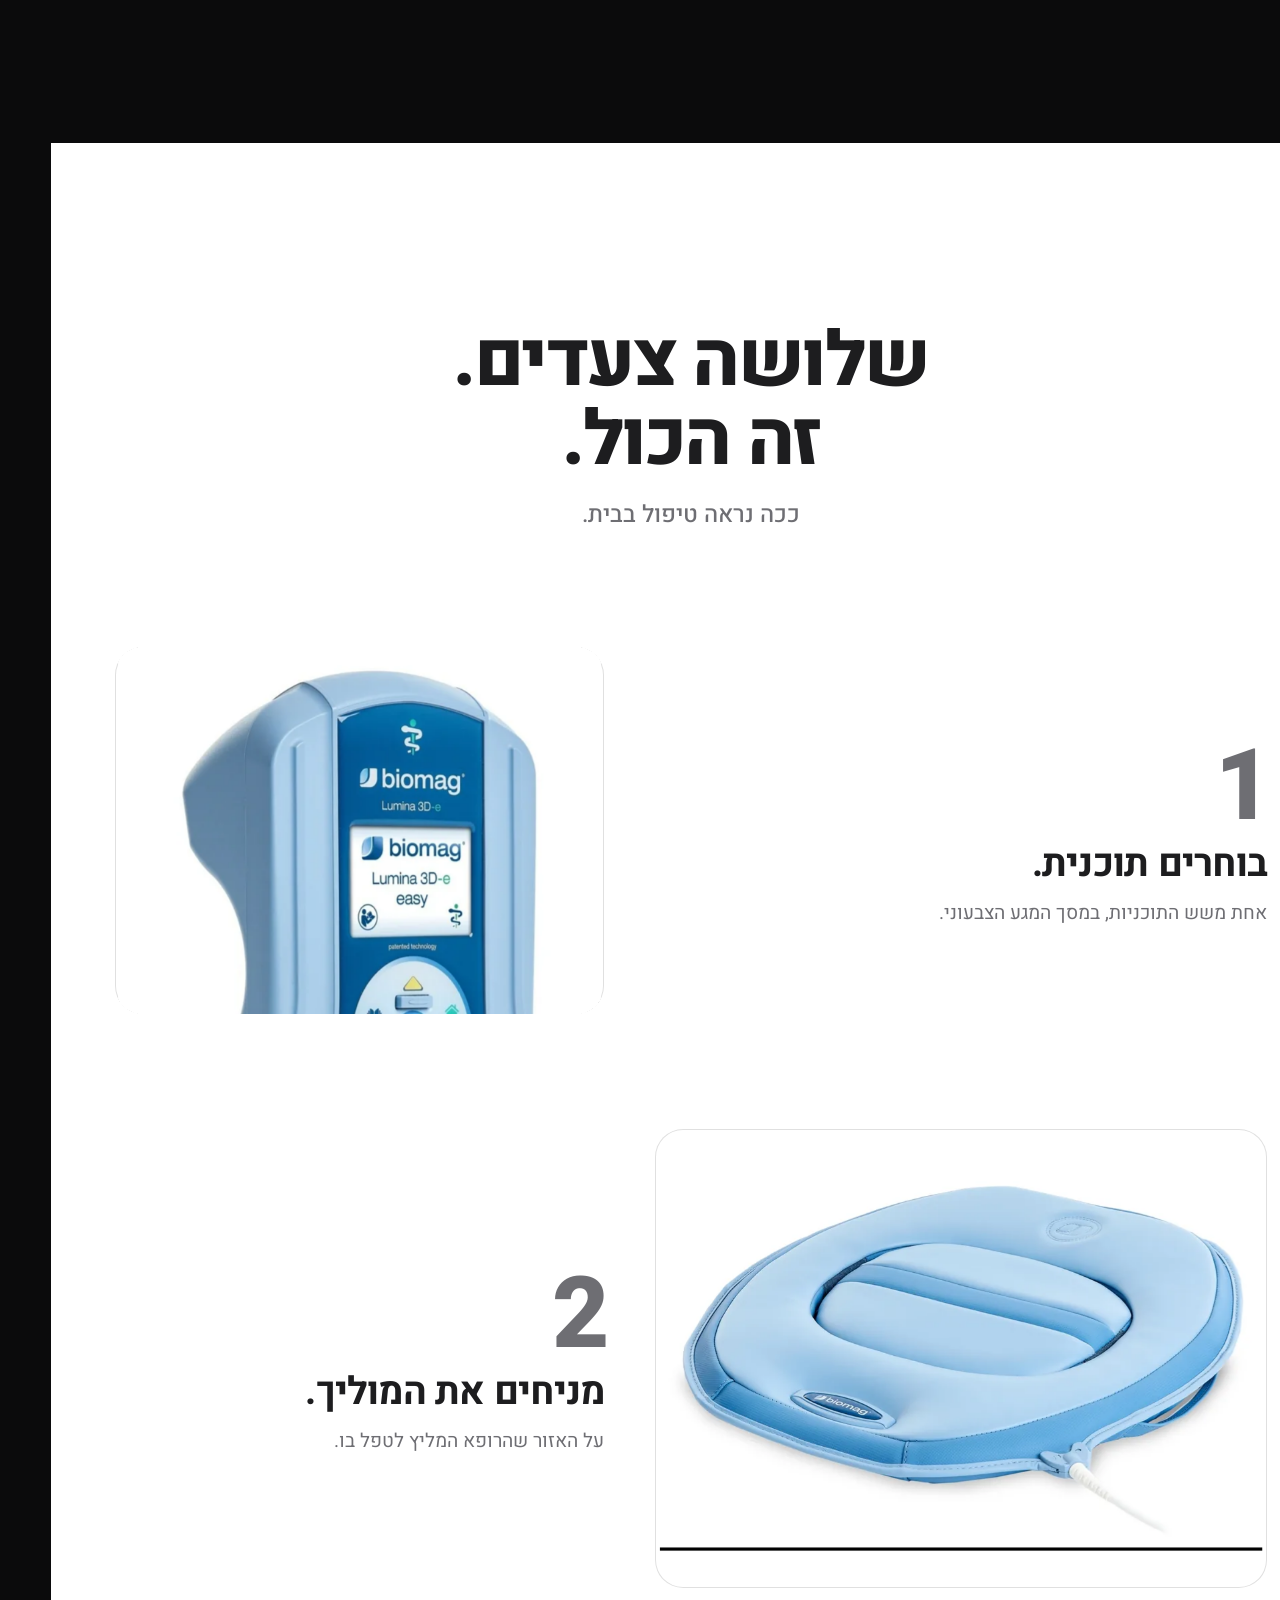
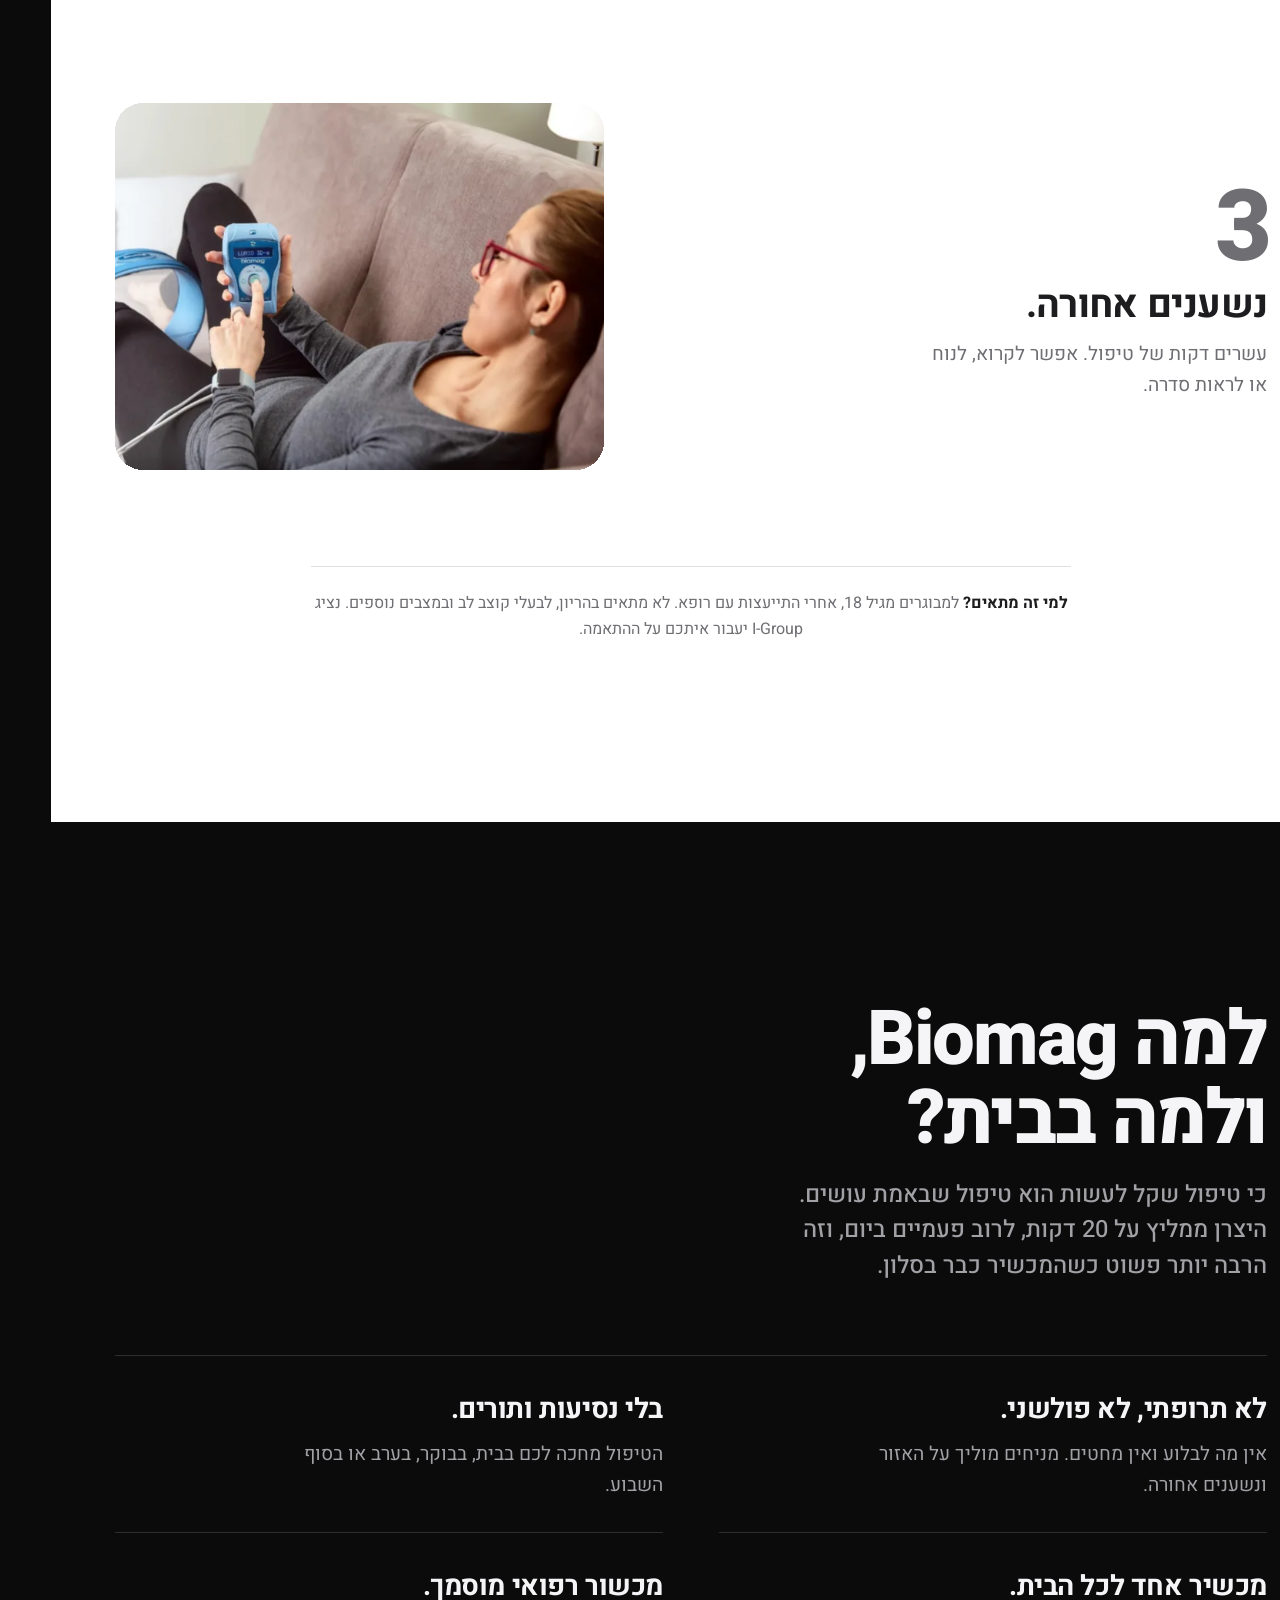
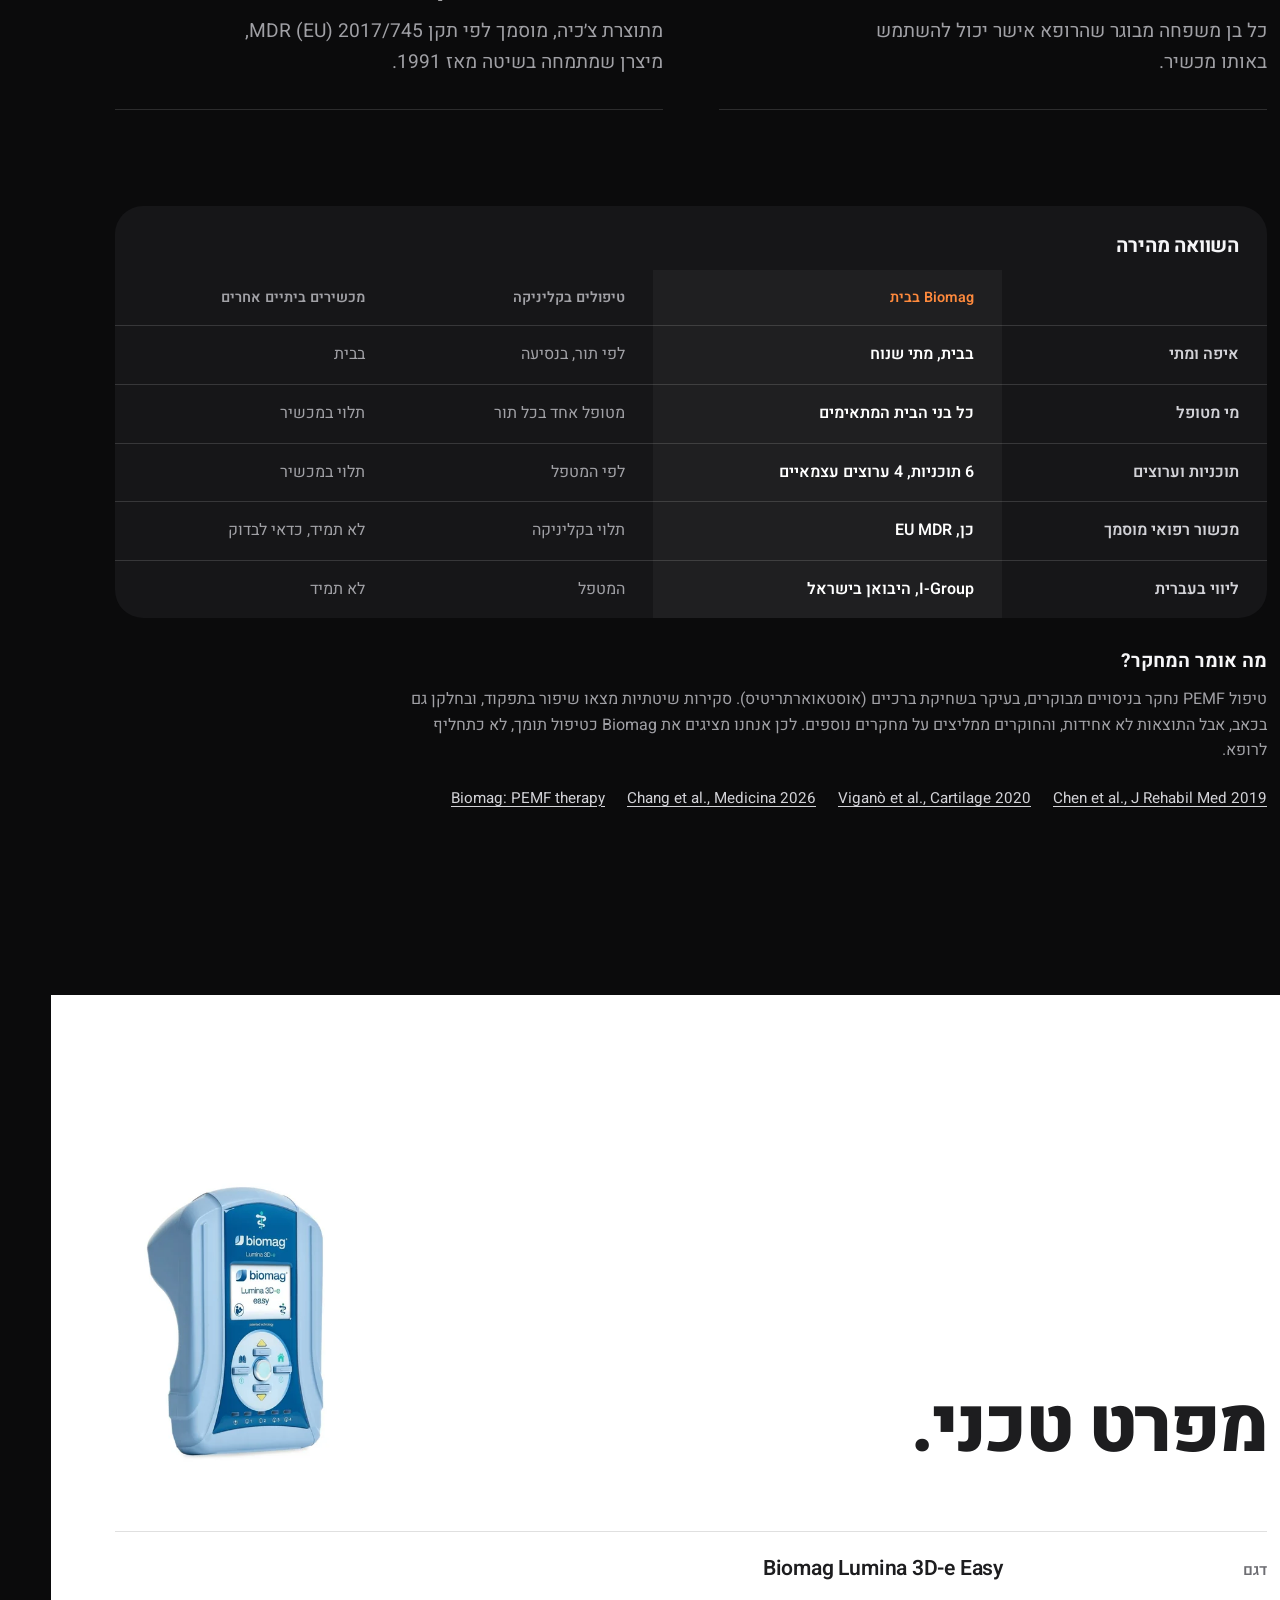
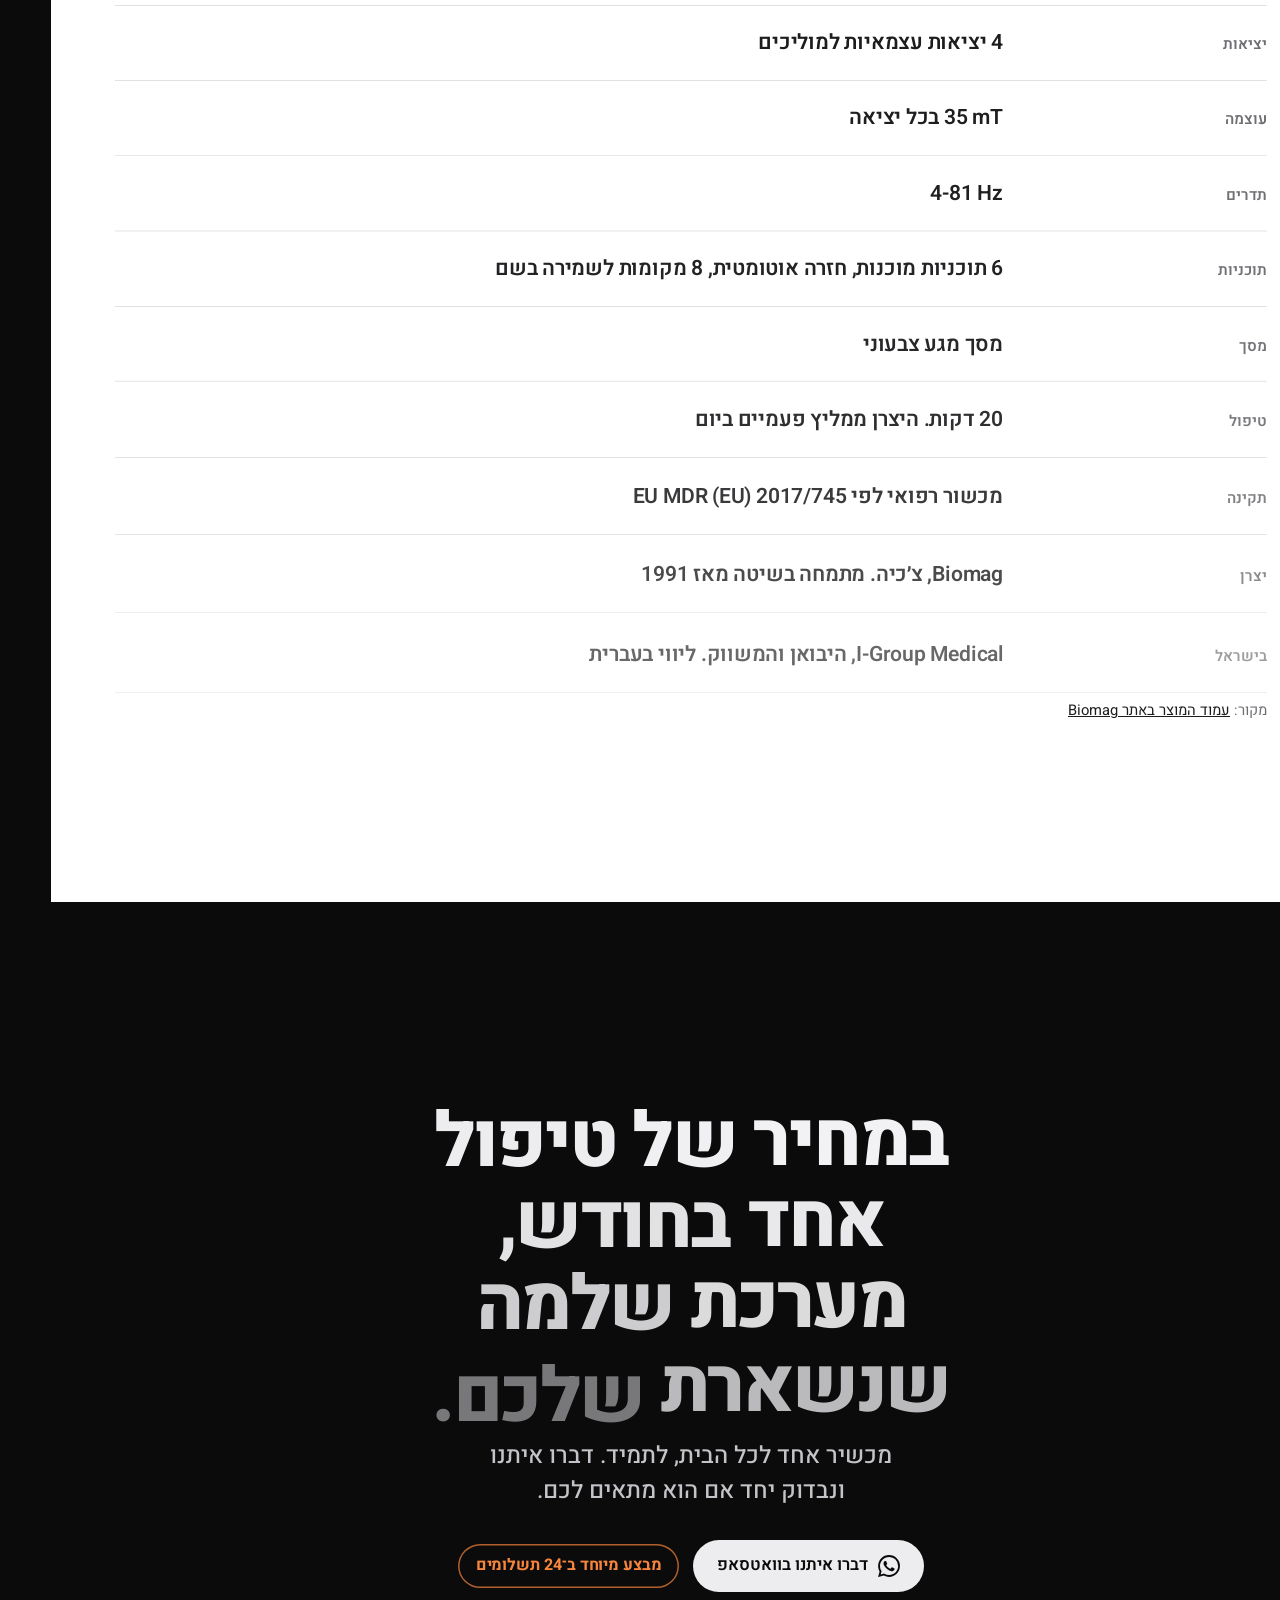
==== commit fcffea00: "Mobile reveal: keep exploded lid in frame" ====
--- a/index.html
+++ b/index.html
@@ -27,7 +27,7 @@
 <link rel="apple-touch-icon" href="assets/igroup.png">
 <link rel="preload" href="fonts/heebo-hebrew.woff2" as="font" type="font/woff2" crossorigin>
 <link rel="preload" as="image" href="assets/device-1000.webp" imagesrcset="assets/device-640.webp 427w, assets/device-1000.webp 667w" imagesizes="(max-width:700px) 300px, 420px">
-<link rel="stylesheet" href="site.css?v=2">
+<link rel="stylesheet" href="site.css?v=3">
 <script type="application/ld+json">
 {"@context":"https://schema.org","@graph":[
  {"@type":"Organization","@id":"https://i-group.co.il/#org","name":"I-Group Medical · איי גרופ מדיקל","url":"https://i-group.co.il/","logo":"https://home.biomag.i-group.co.il/assets/igroup.png","telephone":"+972-54-900-7723","contactPoint":{"@type":"ContactPoint","telephone":"+972-54-900-7723","contactType":"sales","availableLanguage":["he"]}},
--- a/site.css
+++ b/site.css
@@ -237,7 +237,7 @@
 .peak h2,.peak__caps{position:relative;z-index:2}
 .peak__media{overflow:clip;z-index:1}
 .peak__media video{transform:scale(1.32);transform-origin:50% 46%;max-height:50vh}
-@media (max-width:759px){.peak__media video{transform:scale(1.38);max-height:44vh}}
+@media (max-width:759px){.peak__media video{transform:scale(1.2);max-height:46vh}}
 .hero{padding-inline:var(--gut)}
 .hero h1{max-width:min(13ch,100%)}
 .hero .lede{max-width:min(40ch,100%)}
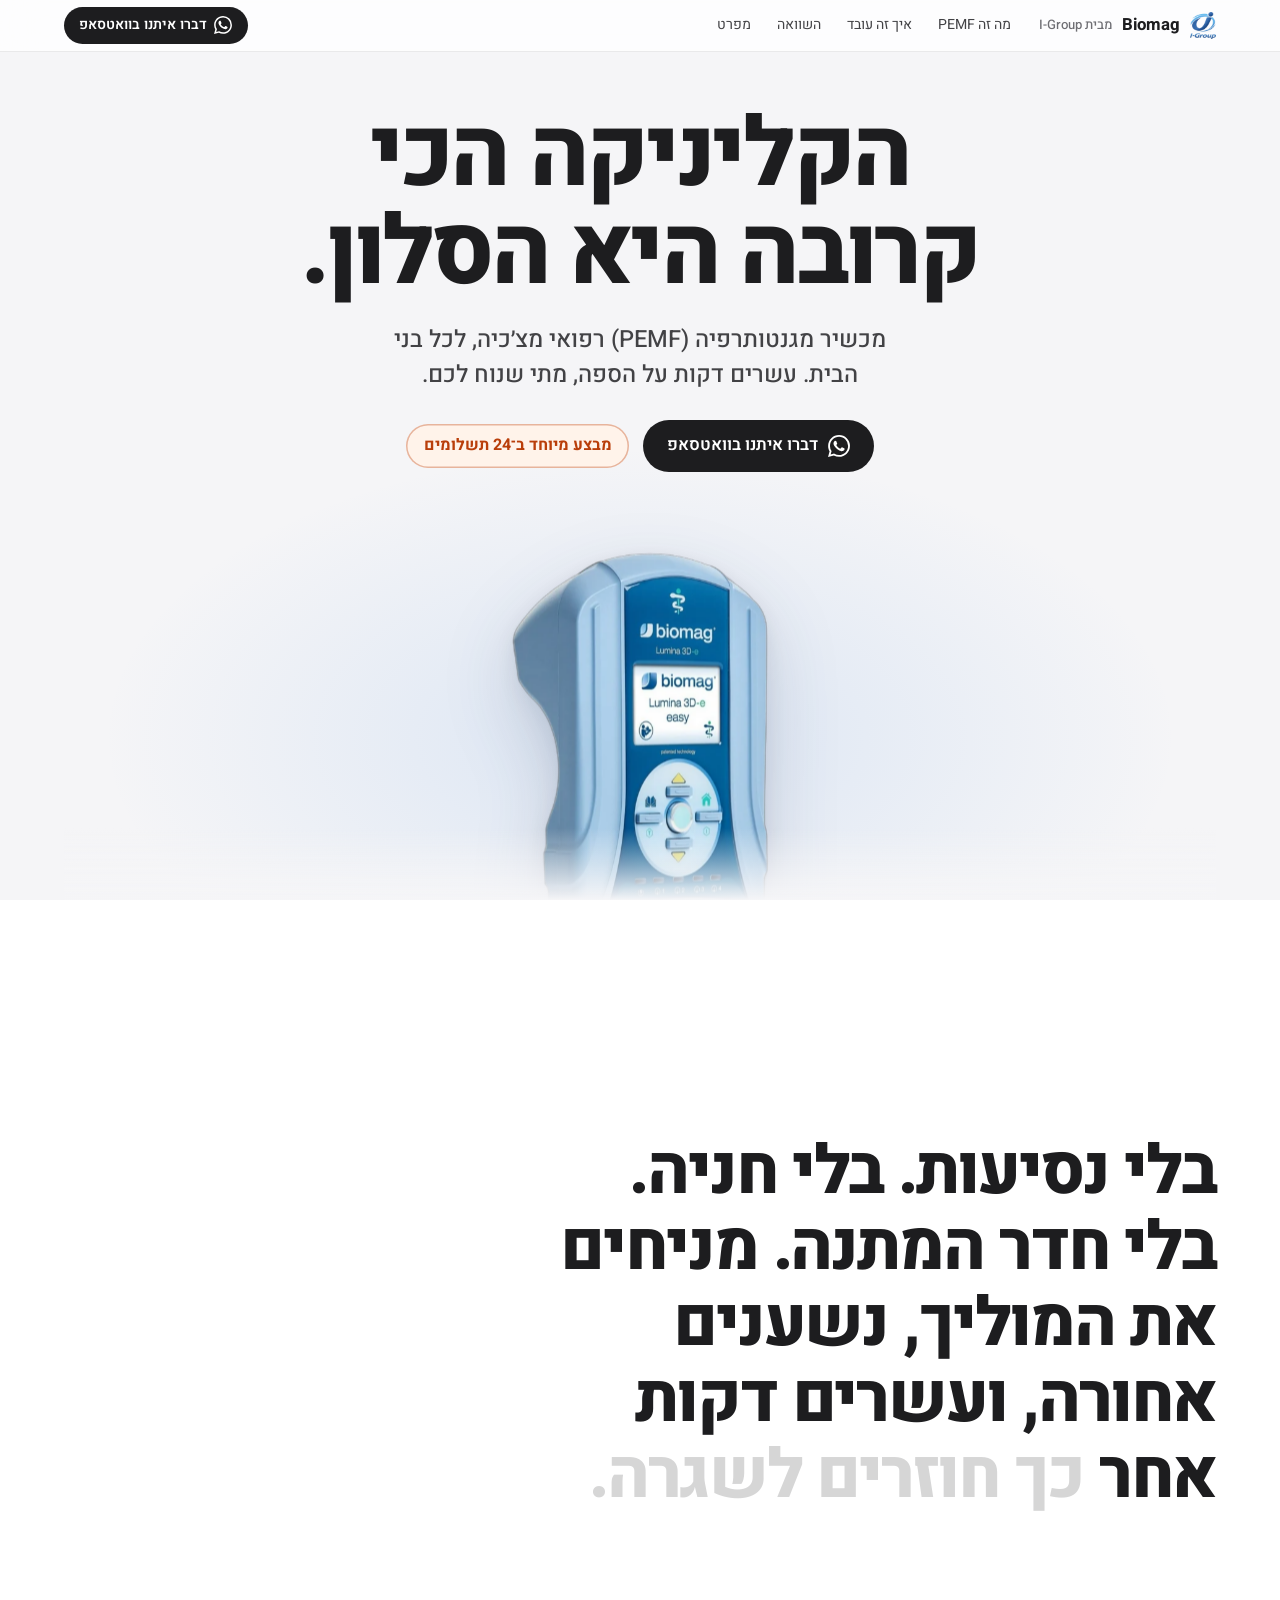
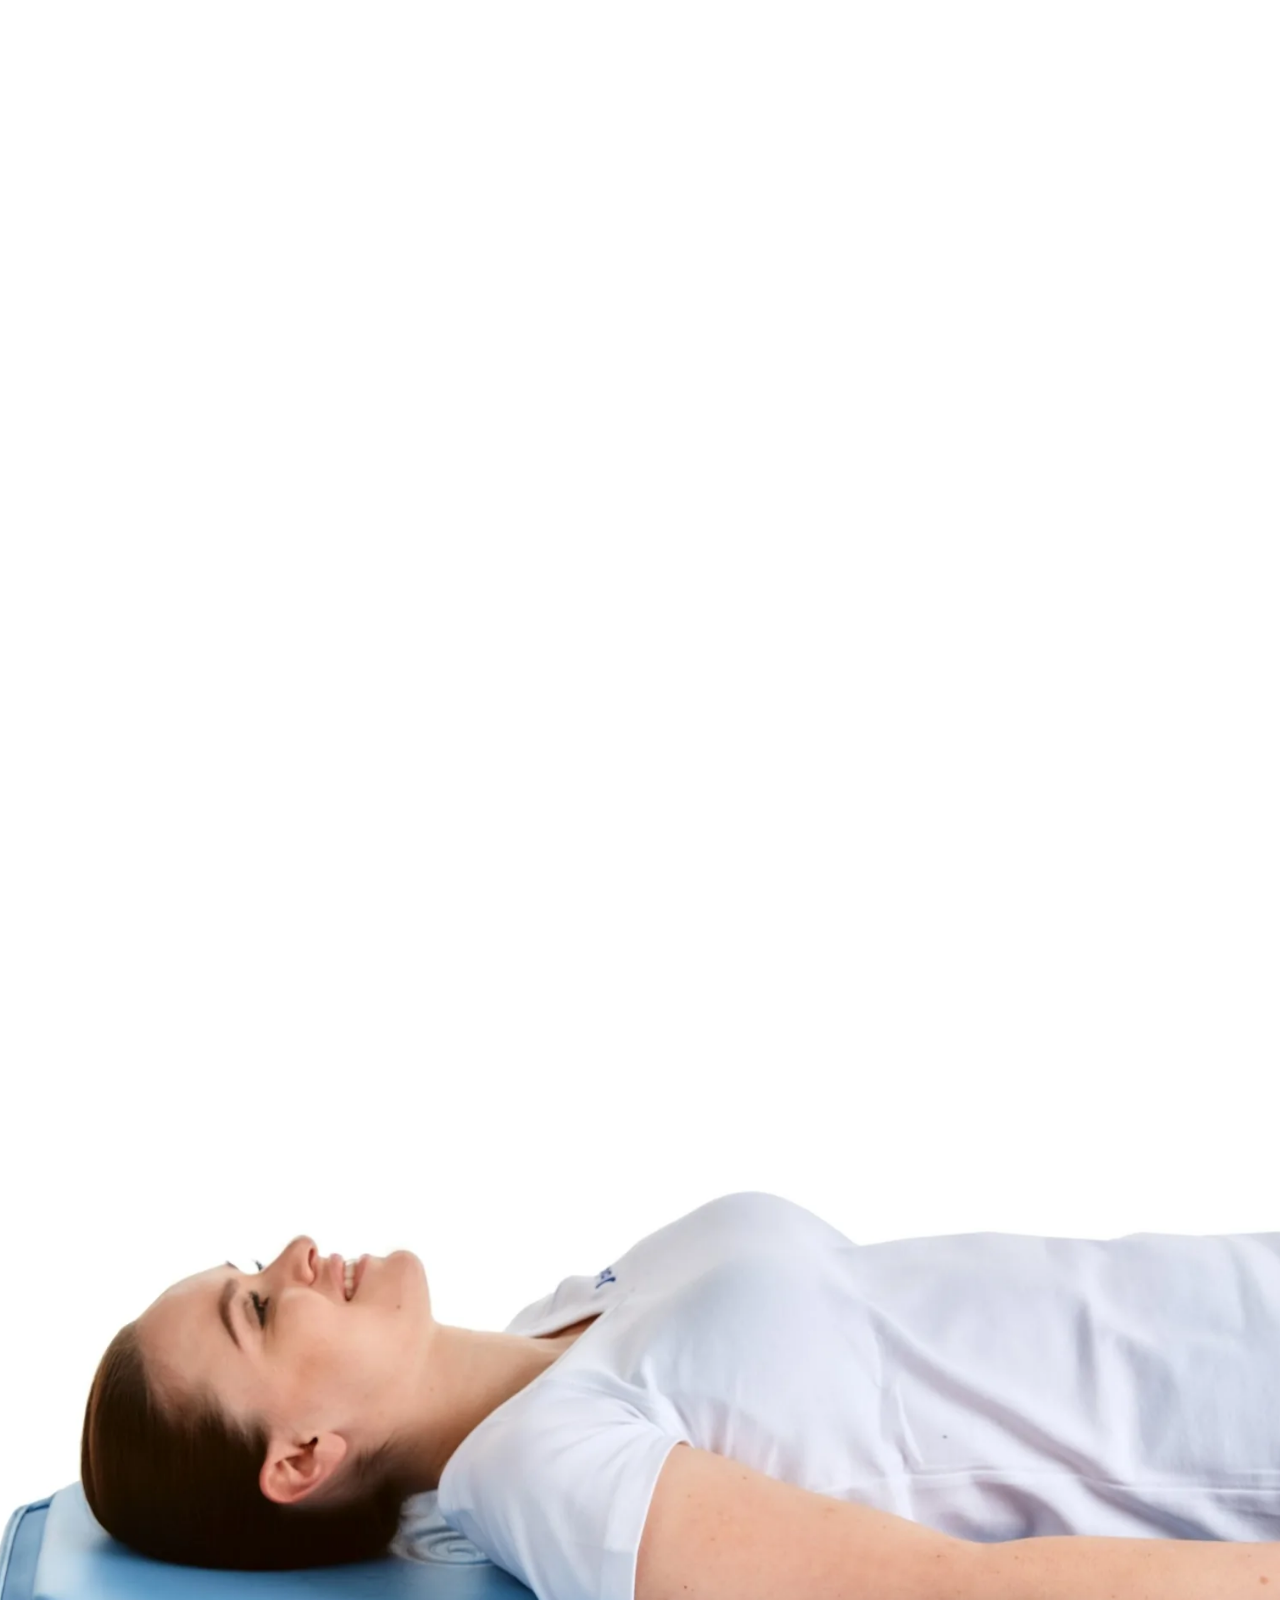
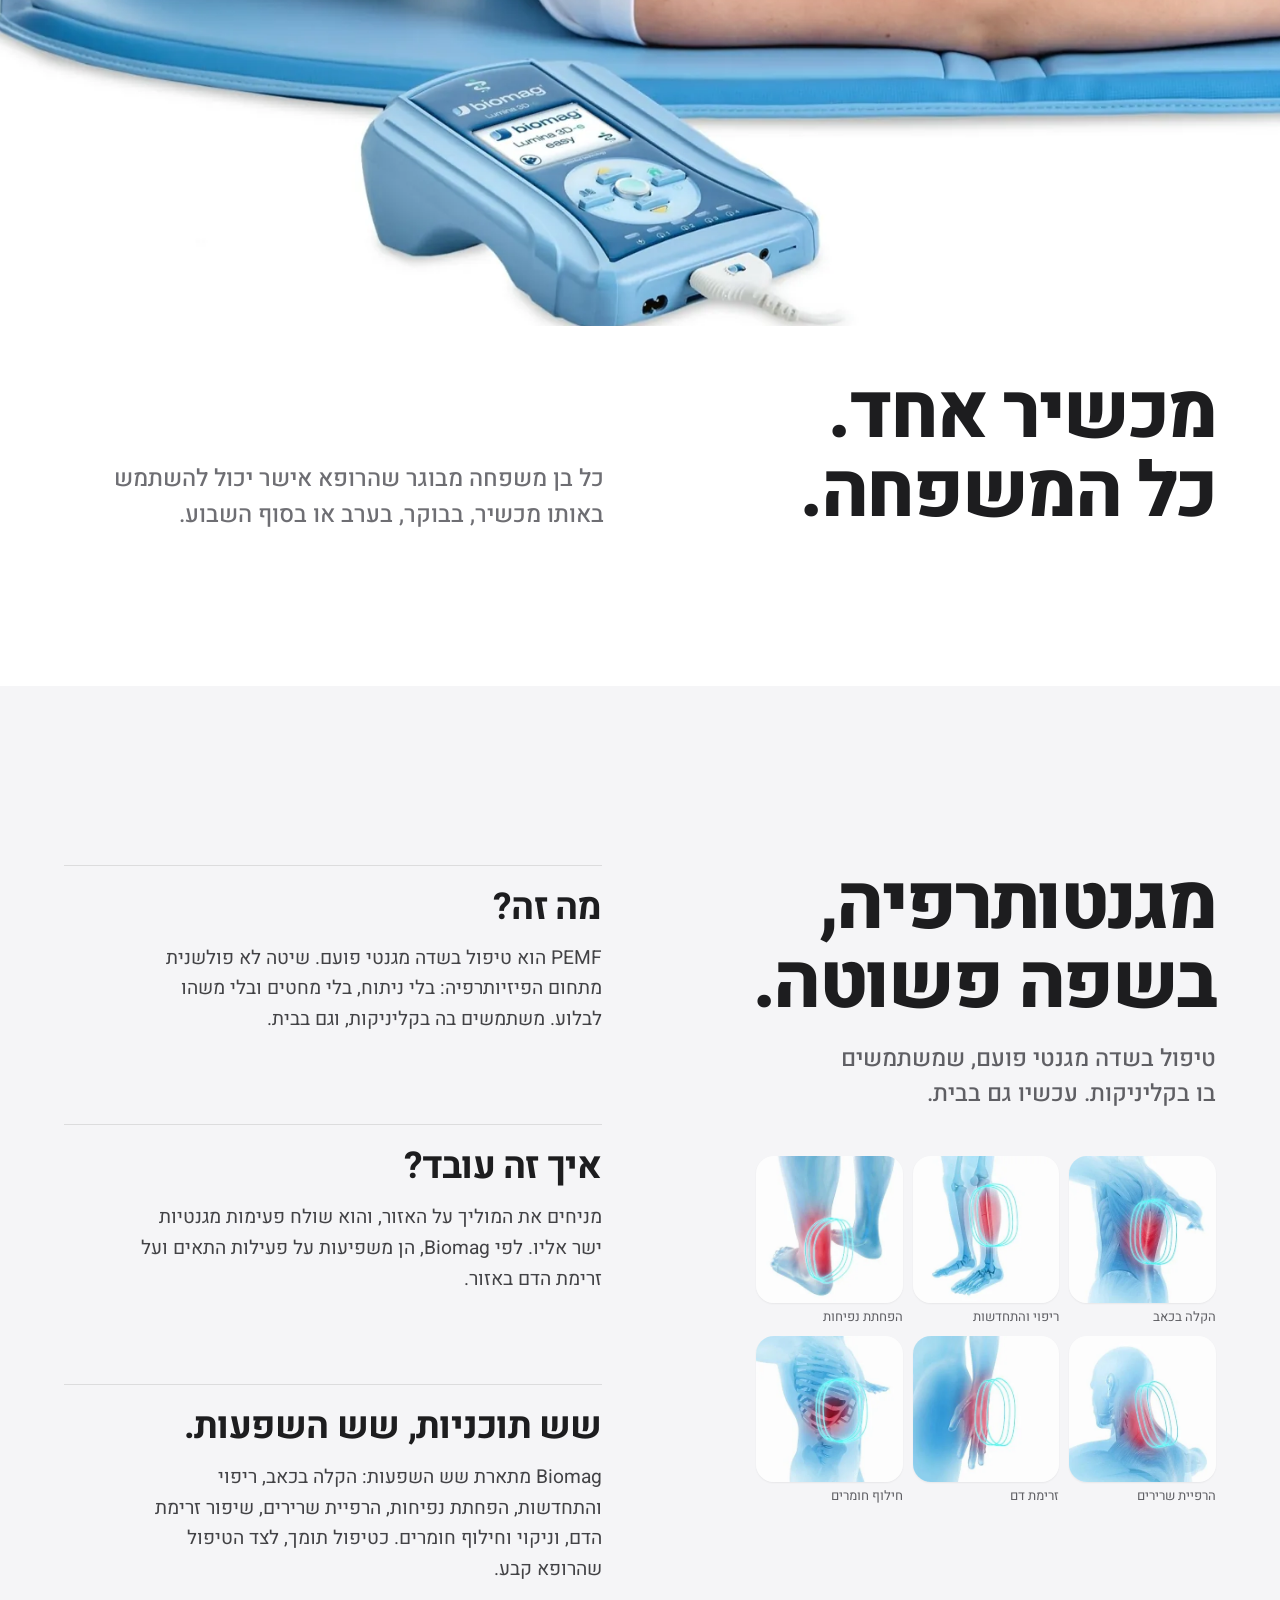
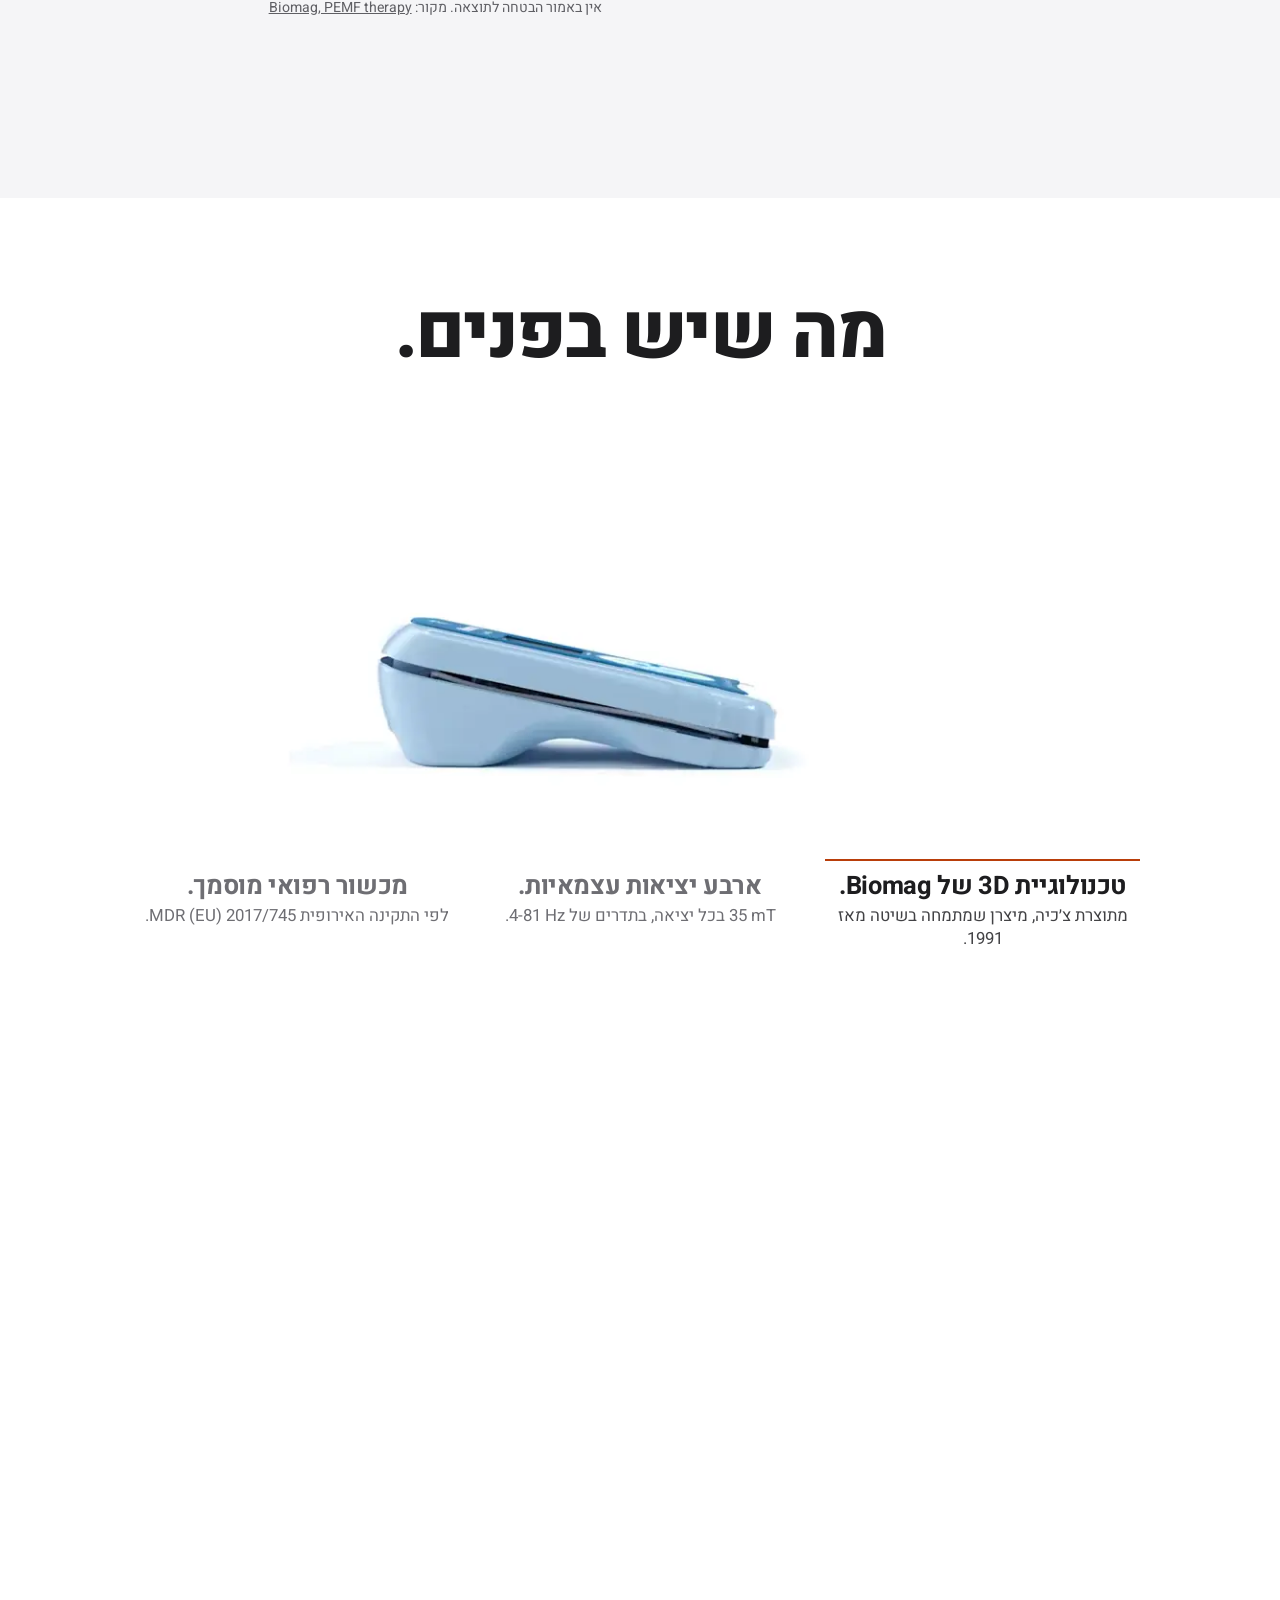
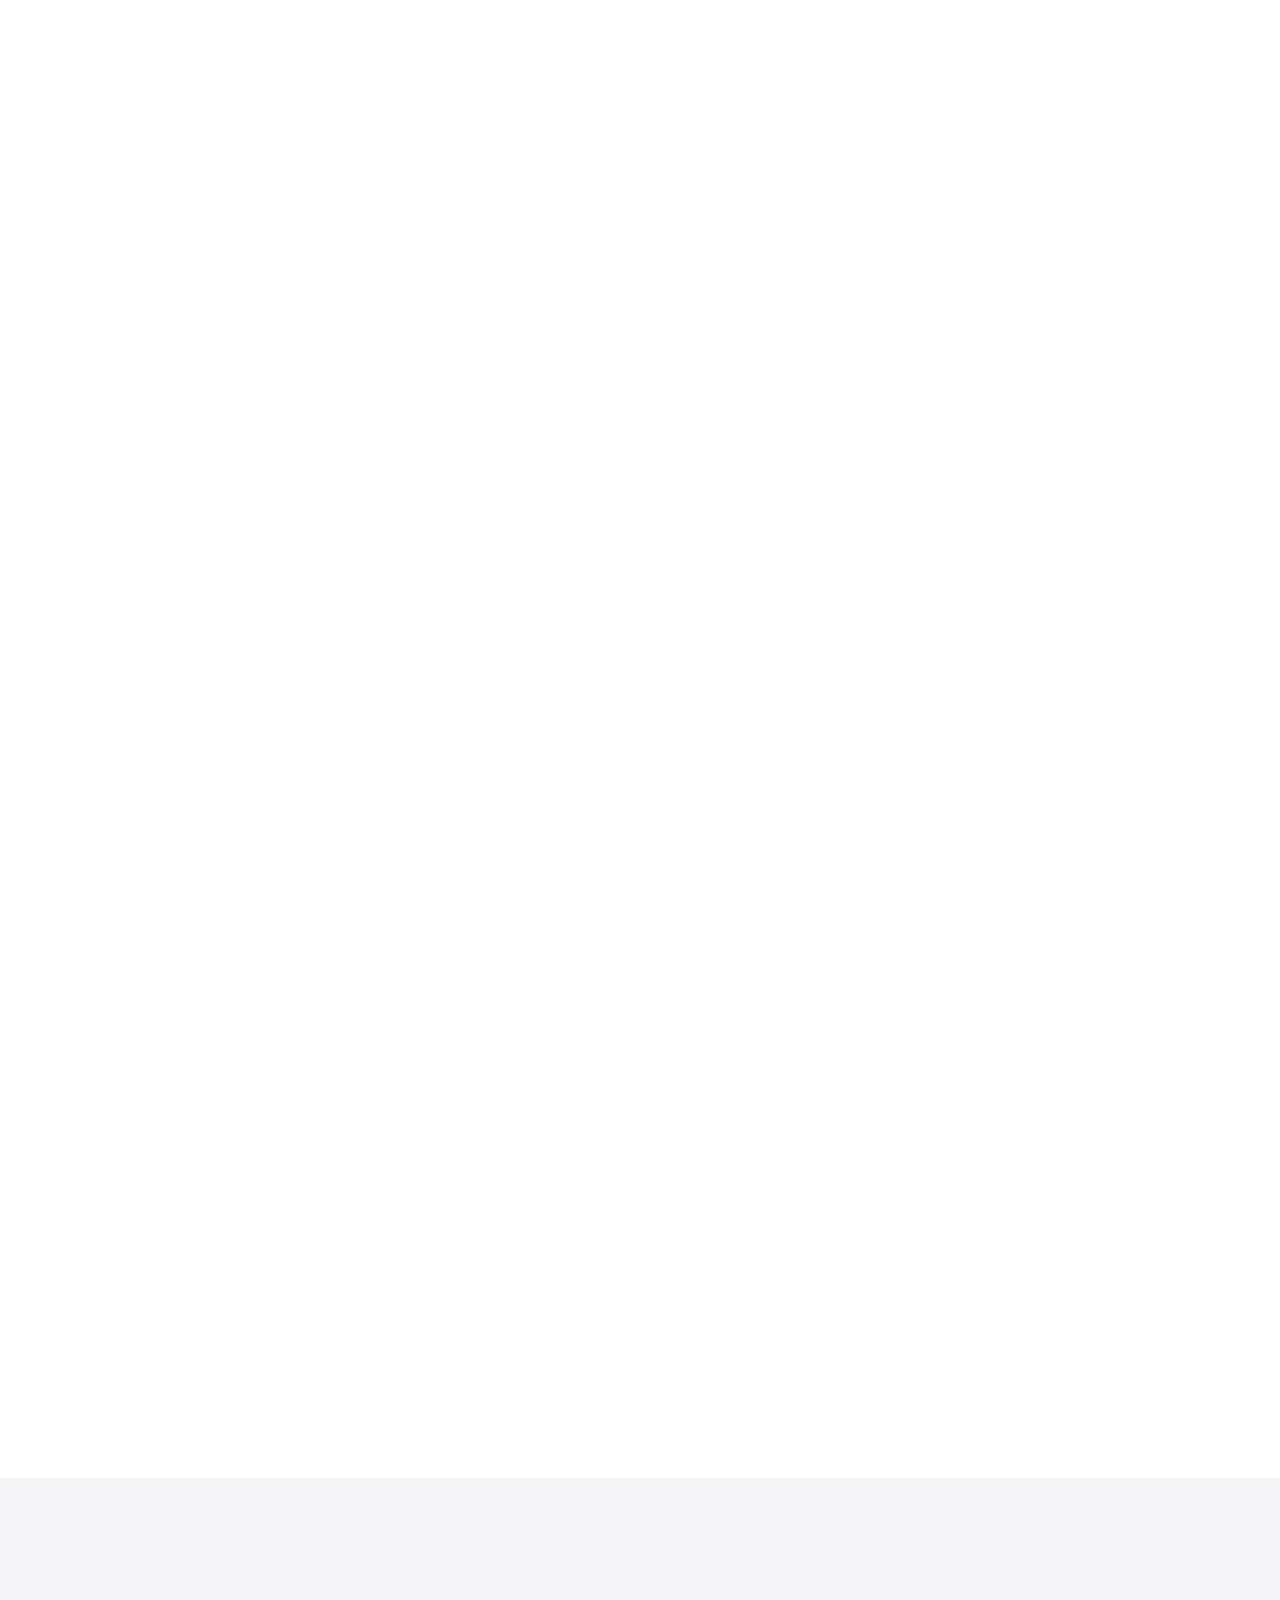
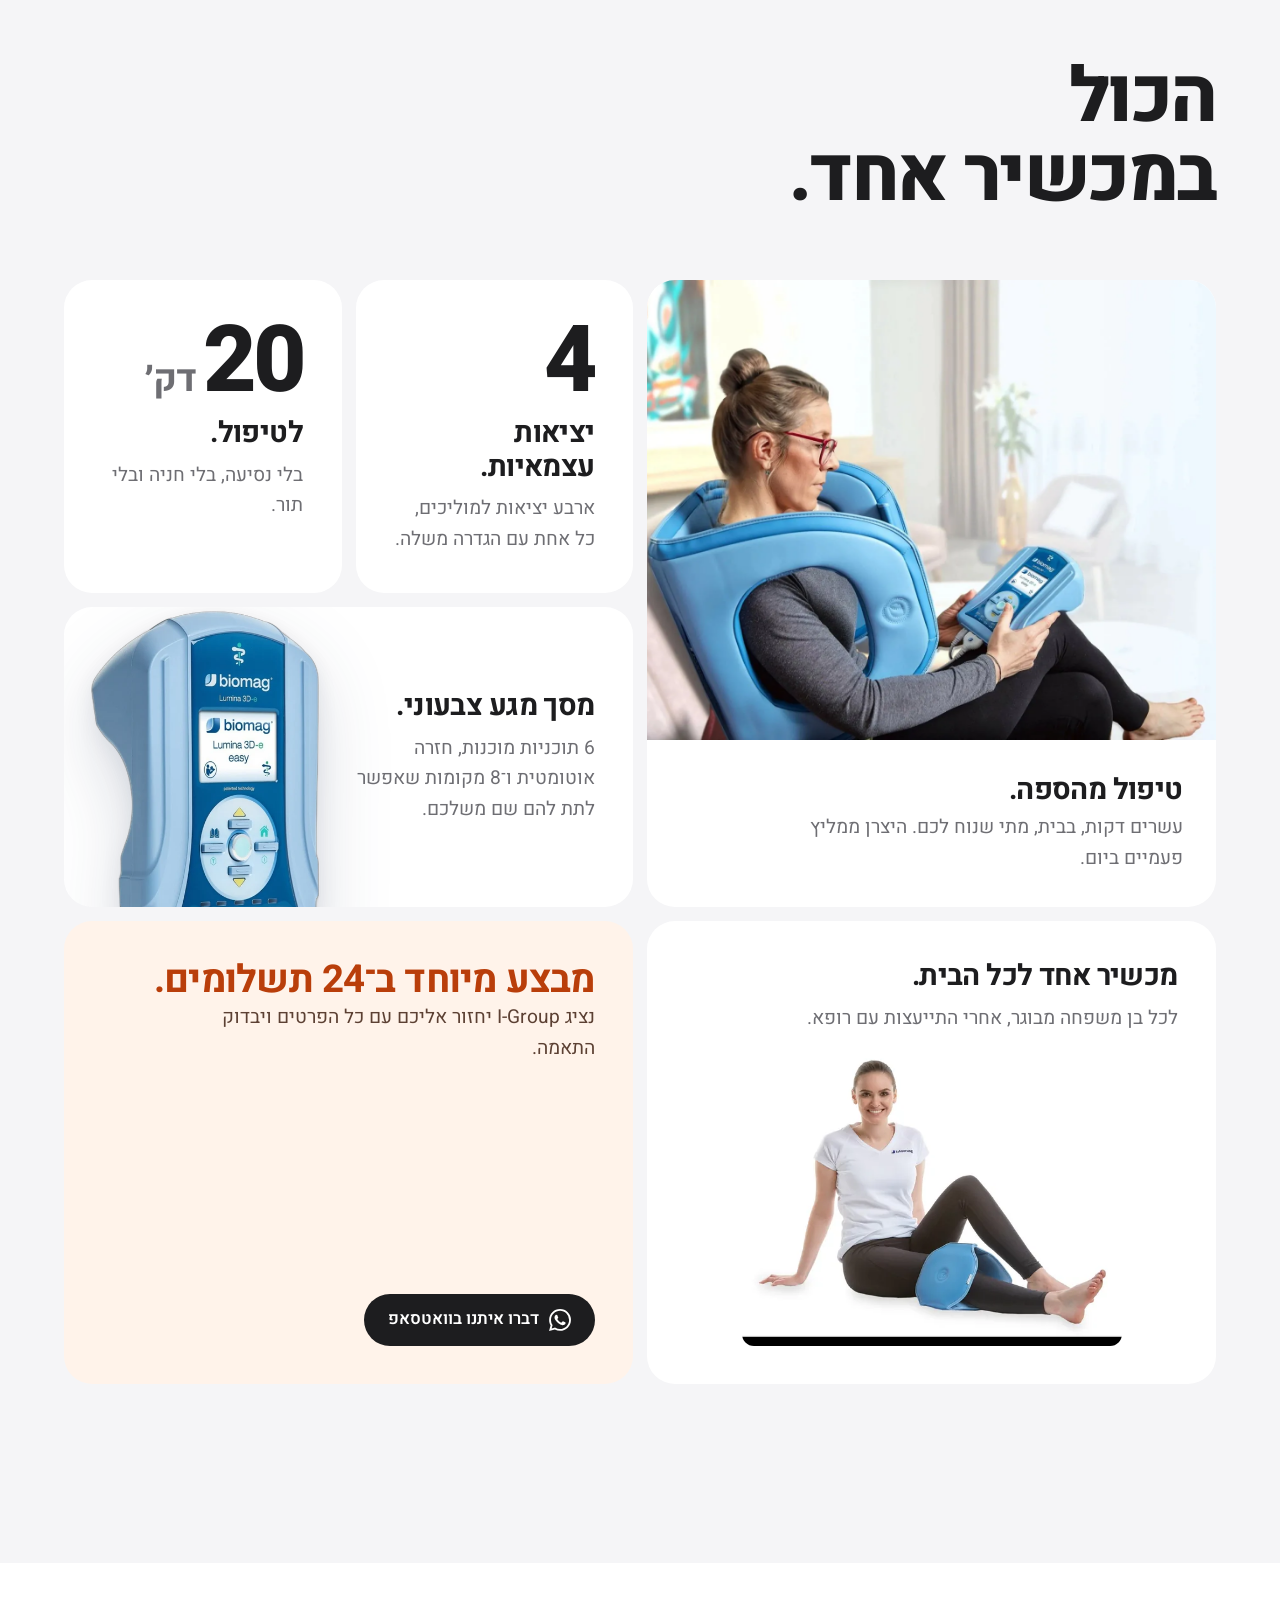
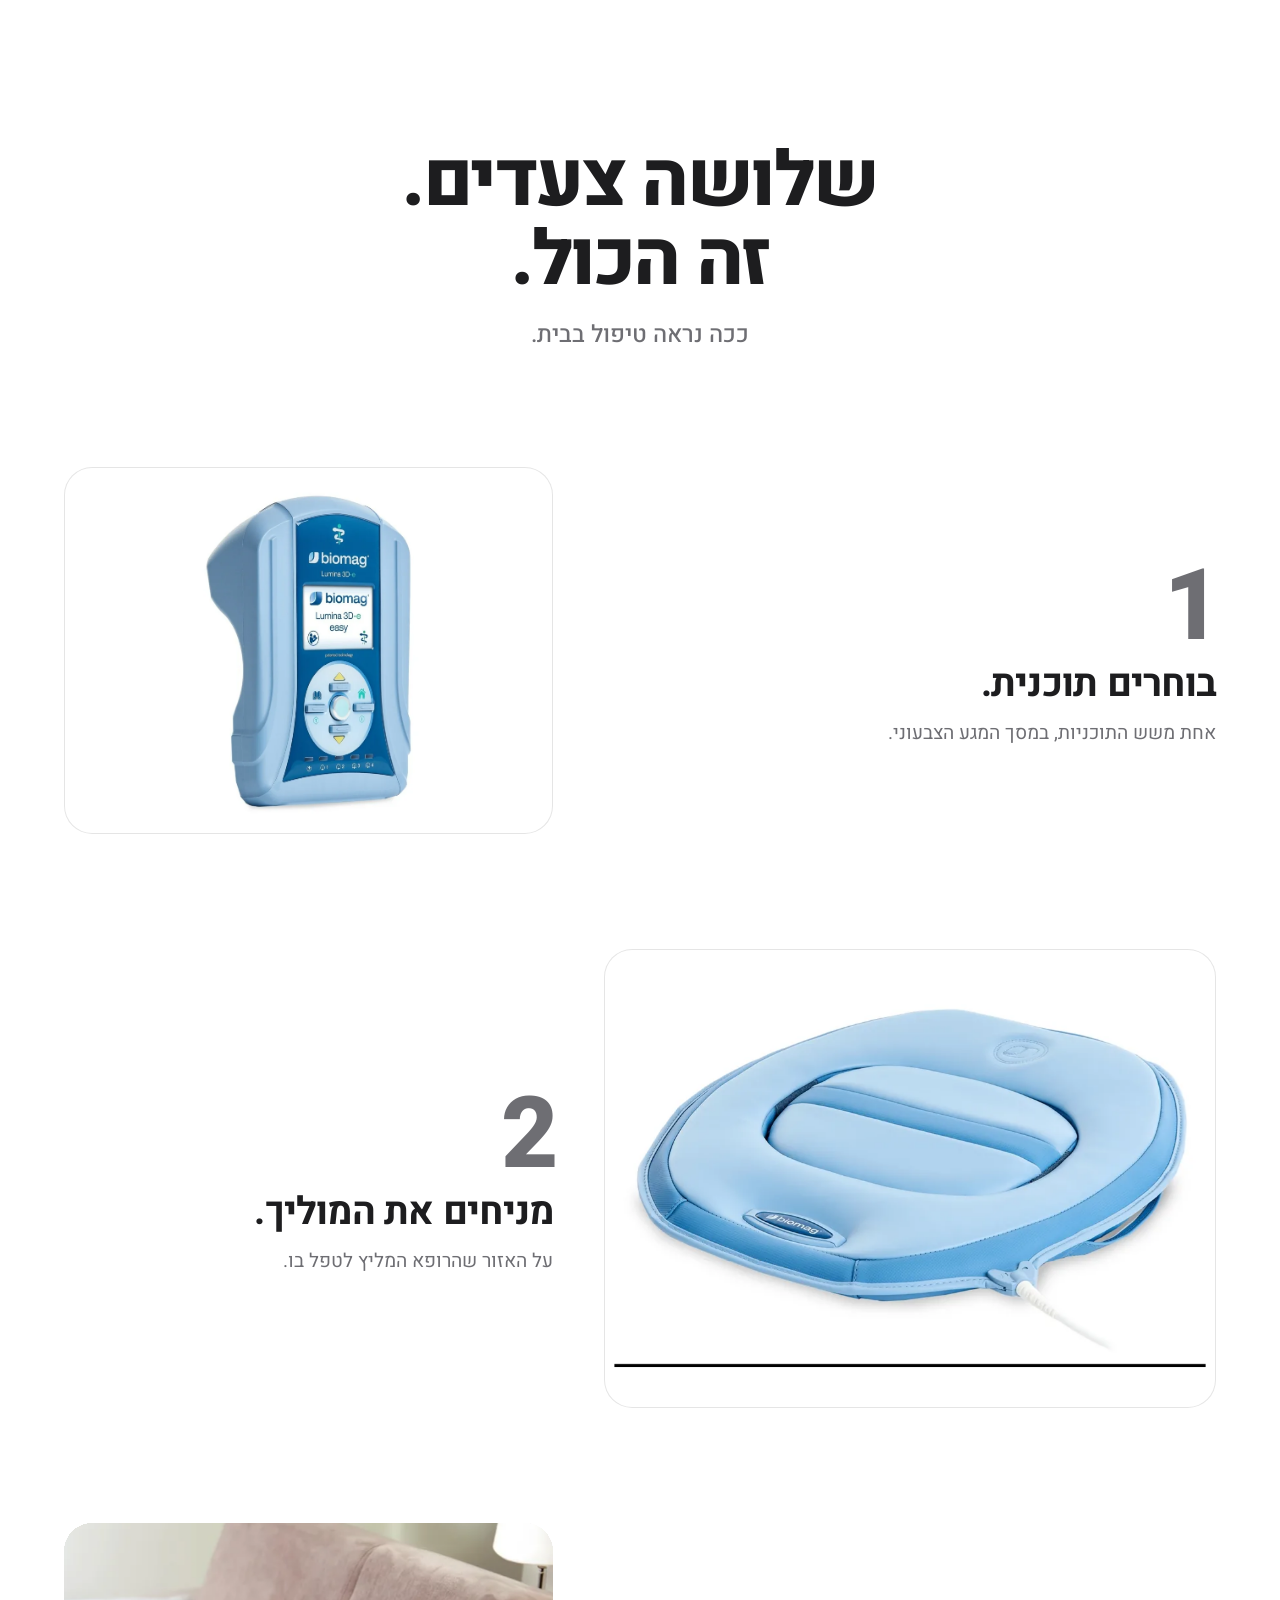
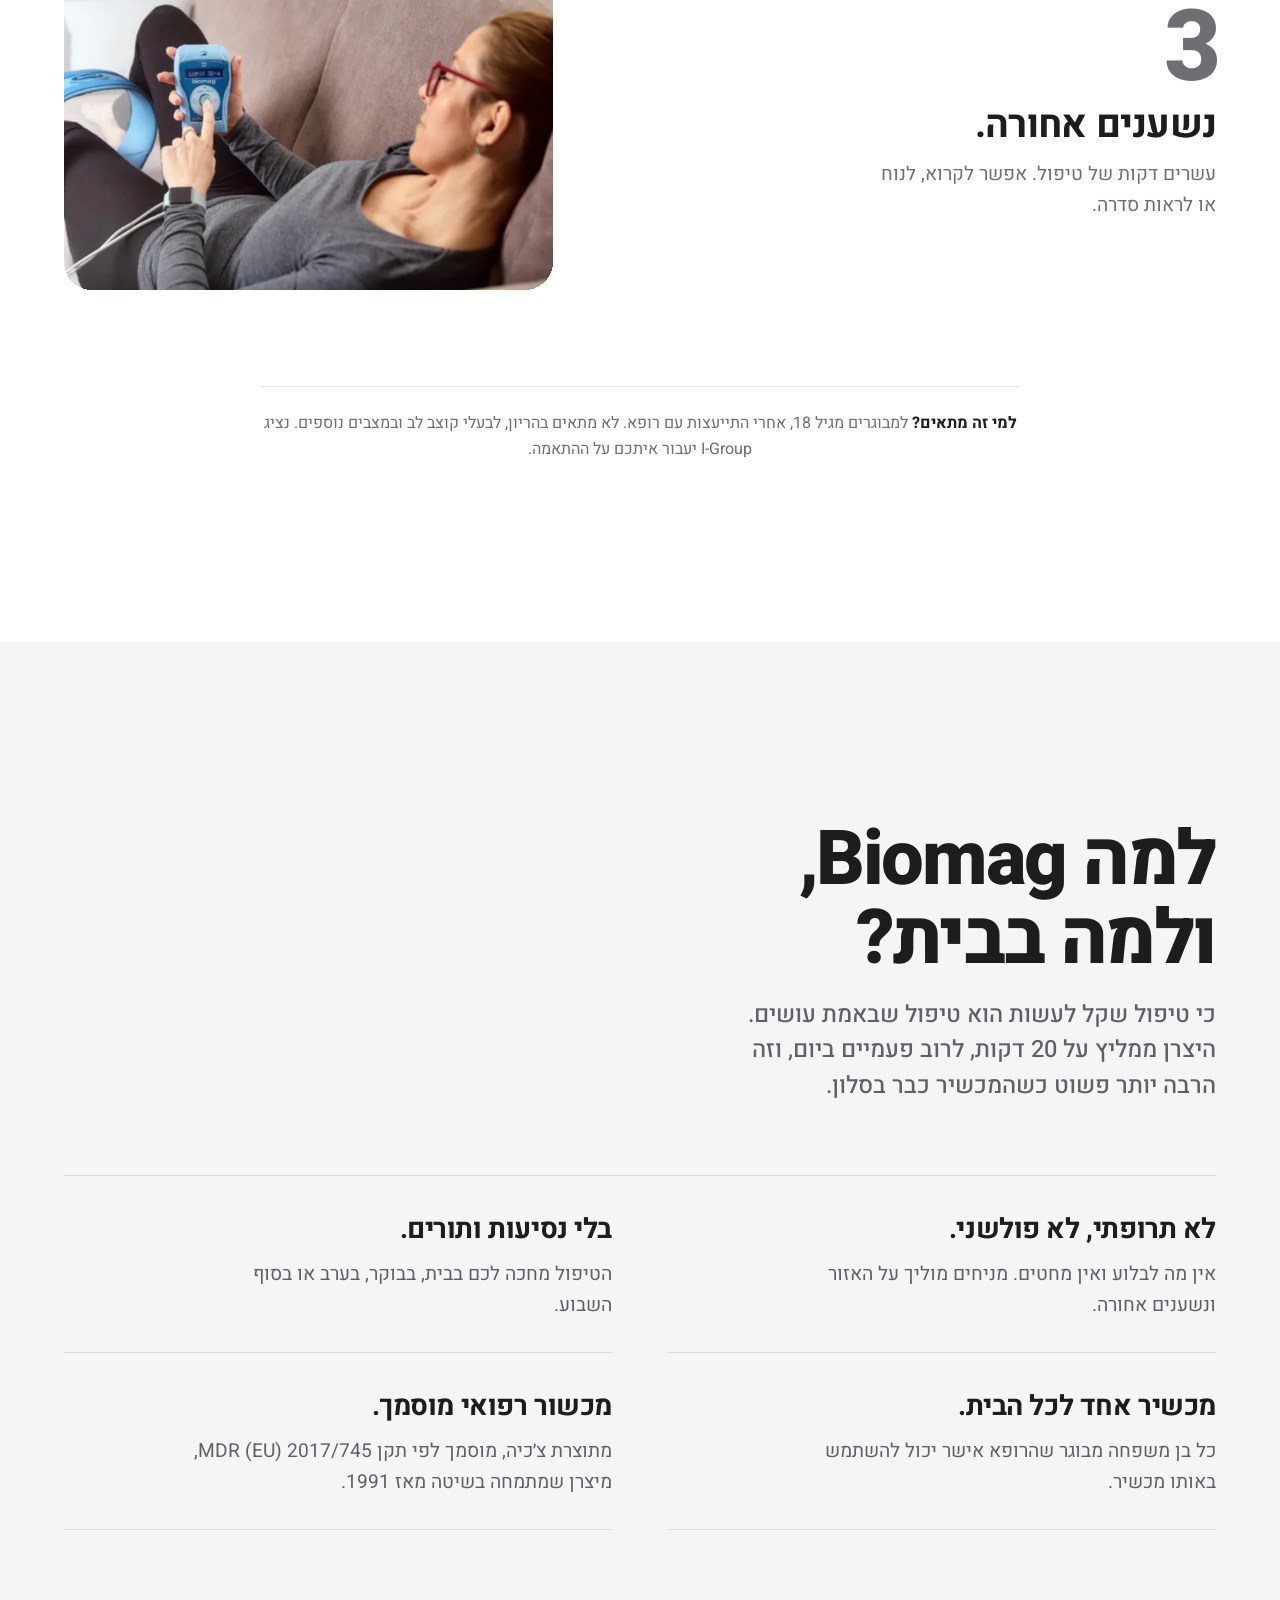
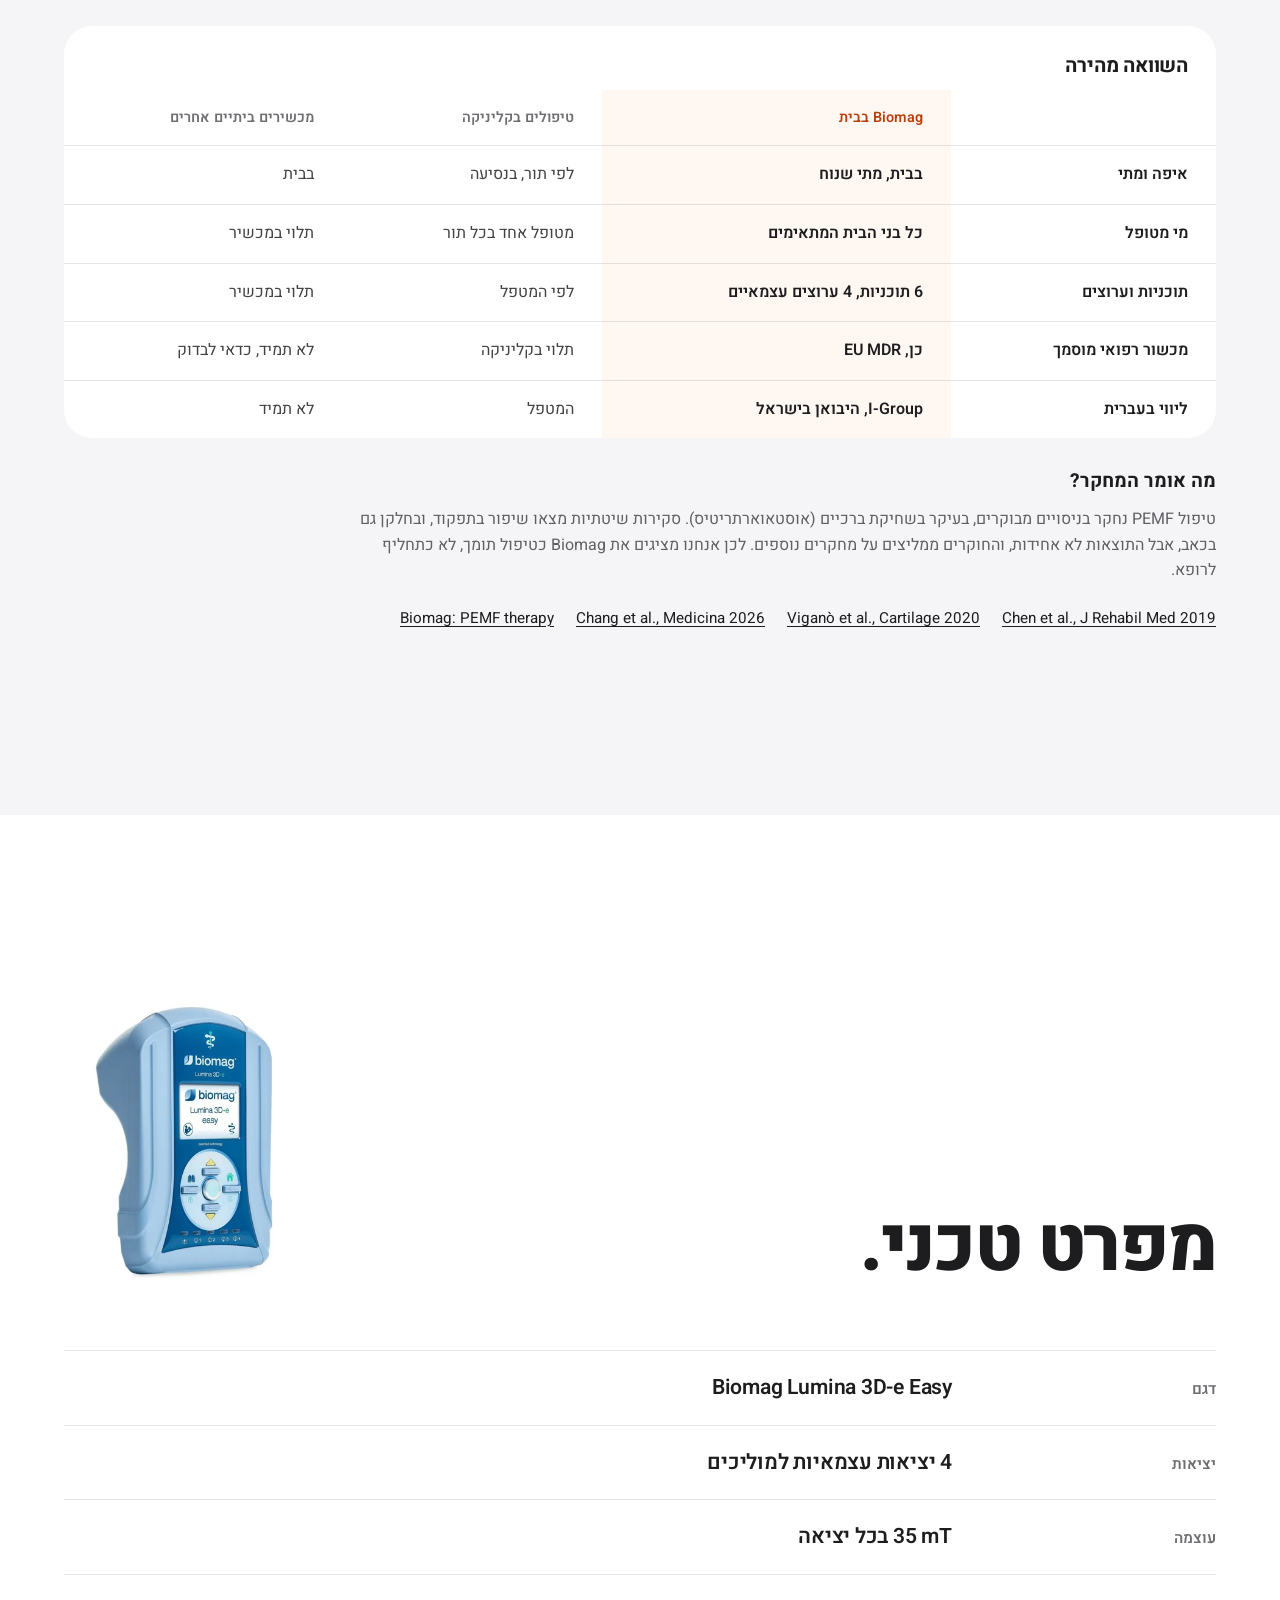
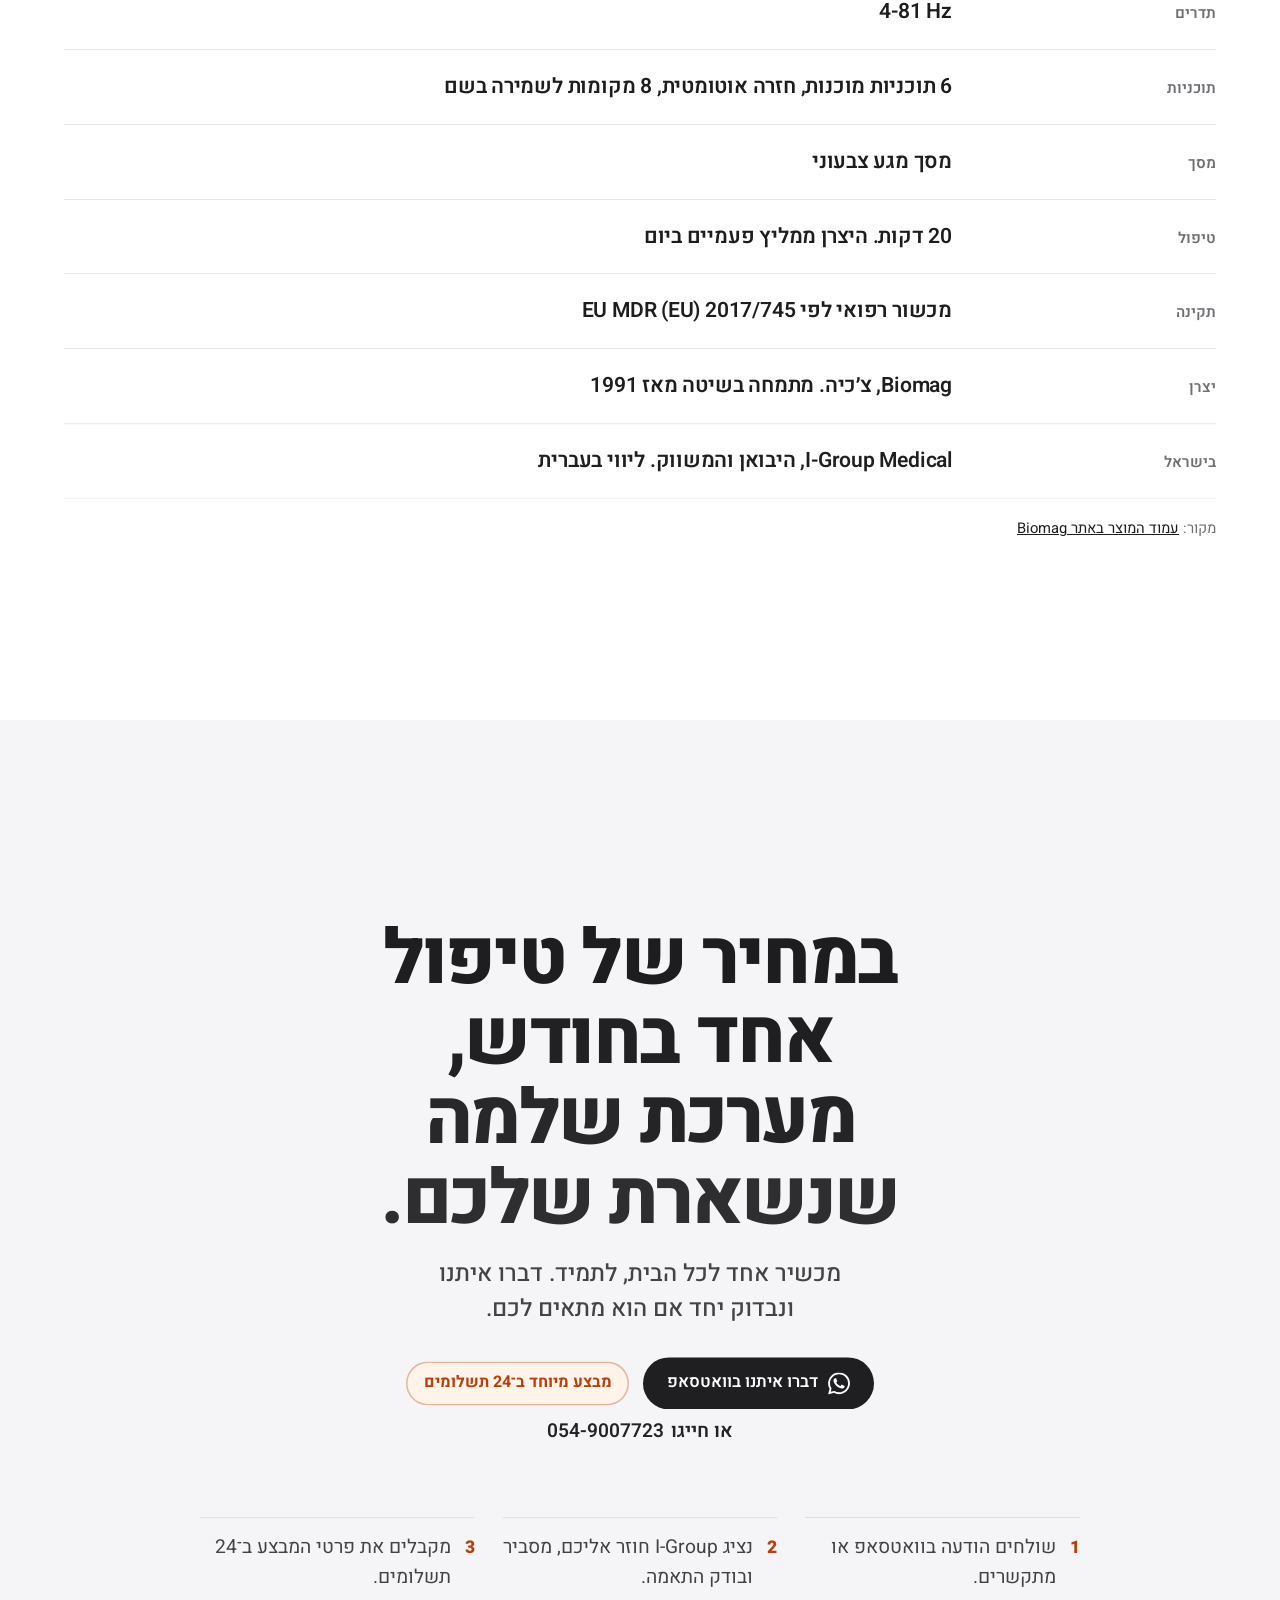
==== commit 7b3452fd: "Light Apple theme; smoother scroll: canvas image-sequence reveal (no video seeking), svh units, igno" ====
--- a/index.html
+++ b/index.html
@@ -7,8 +7,8 @@
 <meta name="description" content="Biomag לבית: מכשיר מגנטותרפיה (PEMF) רפואי מצ׳כיה, 4 ערוצים ו־6 תוכניות. 20 דקות טיפול על הספה, לכל המשפחה. מבית I-Group, מבצע ב־24 תשלומים.">
 <meta name="robots" content="index,follow">
 <link rel="canonical" href="https://home.biomag.i-group.co.il/">
-<meta name="theme-color" content="#0B0B0C">
-<meta name="color-scheme" content="dark light">
+<meta name="theme-color" content="#F5F5F7">
+<meta name="color-scheme" content="light">
 <meta property="og:type" content="product">
 <meta property="og:site_name" content="I-Group Medical · Biomag בישראל">
 <meta property="og:locale" content="he_IL">
@@ -18,7 +18,7 @@
 <meta property="og:image" content="https://home.biomag.i-group.co.il/og/og.jpg">
 <meta property="og:image:width" content="1200">
 <meta property="og:image:height" content="630">
-<meta property="og:image:alt" content="מכשיר Biomag Lumina 3D-e Easy על רקע שחור, עם הכותרת הקליניקה הכי קרובה היא הסלון">
+<meta property="og:image:alt" content="מכשיר Biomag Lumina 3D-e Easy על רקע בהיר, עם הכותרת הקליניקה הכי קרובה היא הסלון">
 <meta name="twitter:card" content="summary_large_image">
 <meta name="twitter:title" content="Biomag לבית: הקליניקה הכי קרובה היא הסלון">
 <meta name="twitter:description" content="מכשיר מגנטותרפיה (PEMF) רפואי מצ׳כיה, 4 ערוצים, 20 דקות על הספה. מבצע מיוחד ב־24 תשלומים.">
@@ -26,8 +26,9 @@
 <link rel="icon" type="image/png" href="assets/igroup.png">
 <link rel="apple-touch-icon" href="assets/igroup.png">
 <link rel="preload" href="fonts/heebo-hebrew.woff2" as="font" type="font/woff2" crossorigin>
+<link rel="preload" href="fonts/heebo-latin.woff2" as="font" type="font/woff2" crossorigin>
 <link rel="preload" as="image" href="assets/device-1000.webp" imagesrcset="assets/device-640.webp 427w, assets/device-1000.webp 667w" imagesizes="(max-width:700px) 300px, 420px">
-<link rel="stylesheet" href="site.css?v=3">
+<link rel="stylesheet" href="site.css?v=4">
 <script type="application/ld+json">
 {"@context":"https://schema.org","@graph":[
  {"@type":"Organization","@id":"https://i-group.co.il/#org","name":"I-Group Medical · איי גרופ מדיקל","url":"https://i-group.co.il/","logo":"https://home.biomag.i-group.co.il/assets/igroup.png","telephone":"+972-54-900-7723","contactPoint":{"@type":"ContactPoint","telephone":"+972-54-900-7723","contactType":"sales","availableLanguage":["he"]}},
@@ -59,11 +60,11 @@
 
 <main id="main">
 
-<section class="hero dark" id="top" aria-labelledby="h-hero">
-  <h1 class="d1" id="h-hero" data-split>הקליניקה הכי קרובה היא&nbsp;הסלון.</h1>
+<section class="hero mist" id="top" aria-labelledby="h-hero">
+  <h1 class="d1" id="h-hero" data-split><span class="w">הקליניקה</span> <span class="w">הכי</span> <span class="w">קרובה</span> <span class="w">היא&nbsp;הסלון.</span></h1>
   <p class="lede" data-hero>מכשיר מגנטותרפיה (PEMF) רפואי מצ׳כיה, לכל בני הבית. עשרים דקות על הספה, מתי שנוח לכם.</p>
   <div class="cta-row" data-hero>
-    <a class="btn btn--on-dark" href="https://wa.me/972549007723?text=%D7%A9%D7%9C%D7%95%D7%9D%2C%20%D7%94%D7%92%D7%A2%D7%AA%D7%99%20%D7%9E%D7%94%D7%90%D7%AA%D7%A8%20%D7%A9%D7%9C%20Biomag%20%D7%9C%D7%91%D7%99%D7%AA.%20%D7%90%D7%A9%D7%9E%D7%97%20%D7%9C%D7%A9%D7%9E%D7%95%D7%A2%20%D7%A4%D7%A8%D7%98%D7%99%D7%9D%20%D7%A2%D7%9C%20%D7%94%D7%9E%D7%9B%D7%A9%D7%99%D7%A8%20%D7%95%D7%A2%D7%9C%20%D7%94%D7%9E%D7%91%D7%A6%D7%A2%20%D7%94%D7%9E%D7%99%D7%95%D7%97%D7%93%20%D7%91%D6%BE24%20%D7%AA%D7%A9%D7%9C%D7%95%D7%9E%D7%99%D7%9D." data-wa target="_blank" rel="noopener"><svg viewBox="0 0 24 24" aria-hidden="true" fill="currentColor"><path d="M17.472 14.382c-.297-.149-1.758-.867-2.03-.967-.273-.099-.471-.148-.67.15-.197.297-.767.966-.94 1.164-.173.199-.347.223-.644.075-.297-.15-1.255-.463-2.39-1.475-.883-.788-1.48-1.761-1.653-2.059-.173-.297-.018-.458.13-.606.134-.133.298-.347.446-.52.149-.174.198-.298.298-.497.099-.198.05-.371-.025-.52-.075-.149-.669-1.612-.916-2.207-.242-.579-.487-.5-.669-.51-.173-.008-.371-.01-.57-.01-.198 0-.52.074-.792.372-.272.297-1.04 1.016-1.04 2.479 0 1.462 1.065 2.875 1.213 3.074.149.198 2.096 3.2 5.077 4.487.709.306 1.262.489 1.694.625.712.227 1.36.195 1.871.118.571-.085 1.758-.719 2.006-1.413.248-.694.248-1.289.173-1.413-.074-.124-.272-.198-.57-.347m-5.421 7.403h-.004a9.87 9.87 0 01-5.031-1.378l-.361-.214-3.741.982.998-3.648-.235-.374a9.86 9.86 0 01-1.51-5.26c.001-5.45 4.436-9.884 9.888-9.884 2.64 0 5.122 1.03 6.988 2.898a9.825 9.825 0 012.893 6.994c-.003 5.45-4.437 9.884-9.885 9.884m8.413-18.297A11.815 11.815 0 0012.05 0C5.495 0 .16 5.335.157 11.892c0 2.096.547 4.142 1.588 5.945L.057 24l6.305-1.654a11.882 11.882 0 005.683 1.448h.005c6.554 0 11.89-5.335 11.893-11.893a11.821 11.821 0 00-3.48-8.413z"/></svg>דברו איתנו בוואטסאפ</a>
+    <a class="btn btn--on-light" href="https://wa.me/972549007723?text=%D7%A9%D7%9C%D7%95%D7%9D%2C%20%D7%94%D7%92%D7%A2%D7%AA%D7%99%20%D7%9E%D7%94%D7%90%D7%AA%D7%A8%20%D7%A9%D7%9C%20Biomag%20%D7%9C%D7%91%D7%99%D7%AA.%20%D7%90%D7%A9%D7%9E%D7%97%20%D7%9C%D7%A9%D7%9E%D7%95%D7%A2%20%D7%A4%D7%A8%D7%98%D7%99%D7%9D%20%D7%A2%D7%9C%20%D7%94%D7%9E%D7%9B%D7%A9%D7%99%D7%A8%20%D7%95%D7%A2%D7%9C%20%D7%94%D7%9E%D7%91%D7%A6%D7%A2%20%D7%94%D7%9E%D7%99%D7%95%D7%97%D7%93%20%D7%91%D6%BE24%20%D7%AA%D7%A9%D7%9C%D7%95%D7%9E%D7%99%D7%9D." data-wa target="_blank" rel="noopener"><svg viewBox="0 0 24 24" aria-hidden="true" fill="currentColor"><path d="M17.472 14.382c-.297-.149-1.758-.867-2.03-.967-.273-.099-.471-.148-.67.15-.197.297-.767.966-.94 1.164-.173.199-.347.223-.644.075-.297-.15-1.255-.463-2.39-1.475-.883-.788-1.48-1.761-1.653-2.059-.173-.297-.018-.458.13-.606.134-.133.298-.347.446-.52.149-.174.198-.298.298-.497.099-.198.05-.371-.025-.52-.075-.149-.669-1.612-.916-2.207-.242-.579-.487-.5-.669-.51-.173-.008-.371-.01-.57-.01-.198 0-.52.074-.792.372-.272.297-1.04 1.016-1.04 2.479 0 1.462 1.065 2.875 1.213 3.074.149.198 2.096 3.2 5.077 4.487.709.306 1.262.489 1.694.625.712.227 1.36.195 1.871.118.571-.085 1.758-.719 2.006-1.413.248-.694.248-1.289.173-1.413-.074-.124-.272-.198-.57-.347m-5.421 7.403h-.004a9.87 9.87 0 01-5.031-1.378l-.361-.214-3.741.982.998-3.648-.235-.374a9.86 9.86 0 01-1.51-5.26c.001-5.45 4.436-9.884 9.888-9.884 2.64 0 5.122 1.03 6.988 2.898a9.825 9.825 0 012.893 6.994c-.003 5.45-4.437 9.884-9.885 9.884m8.413-18.297A11.815 11.815 0 0012.05 0C5.495 0 .16 5.335.157 11.892c0 2.096.547 4.142 1.588 5.945L.057 24l6.305-1.654a11.882 11.882 0 005.683 1.448h.005c6.554 0 11.89-5.335 11.893-11.893a11.821 11.821 0 00-3.48-8.413z"/></svg>דברו איתנו בוואטסאפ</a>
     <span class="offer">מבצע מיוחד ב־24 תשלומים</span>
   </div>
   <div class="hero__product">
@@ -75,7 +76,7 @@
 <section class="say light" aria-label="ככה נראה טיפול בבית">
   <div class="say__stick">
     <div class="wrap">
-      <p data-scrubwords>בלי נסיעות. בלי חניה. בלי חדר המתנה. מניחים את המוליך, נשענים אחורה, ועשרים דקות אחר כך חוזרים לשגרה.</p>
+      <p data-scrubwords><span class="w">בלי</span> <span class="w">נסיעות.</span> <span class="w">בלי</span> <span class="w">חניה.</span> <span class="w">בלי</span> <span class="w">חדר</span> <span class="w">המתנה.</span> <span class="w">מניחים</span> <span class="w">את</span> <span class="w">המוליך,</span> <span class="w">נשענים</span> <span class="w">אחורה,</span> <span class="w">ועשרים</span> <span class="w">דקות</span> <span class="w">אחר</span> <span class="w">כך</span> <span class="w">חוזרים</span> <span class="w">לשגרה.</span></p>
     </div>
   </div>
 </section>
@@ -85,15 +86,15 @@
     <img src="assets/lie-1600.webp" srcset="assets/lie-860.webp 860w, assets/lie-1600.webp 1600w" sizes="100vw" width="1600" height="920" loading="lazy" decoding="async" alt="אישה שוכבת על מזרן טיפול של Biomag, ולידה מכשיר Lumina 3D-e Easy">
   </figure>
   <div class="wrap">
-    <h2 class="d2" id="h-lie" data-split>מכשיר אחד. כל&nbsp;המשפחה.</h2>
+    <h2 class="d2" id="h-lie" data-split><span class="w">מכשיר</span> <span class="w">אחד.</span> <span class="w">כל&nbsp;המשפחה.</span></h2>
     <p class="lede muted" data-rise>כל בן משפחה מבוגר שהרופא אישר יכול להשתמש באותו מכשיר, בבוקר, בערב או בסוף השבוע.</p>
   </div>
 </section>
 
-<section class="pemf dark" id="pemf" aria-labelledby="h-pemf">
+<section class="pemf mist" id="pemf" aria-labelledby="h-pemf">
   <div class="wrap pemf__grid">
     <div class="pemf__head">
-      <h2 class="d2" id="h-pemf" data-split>מגנטותרפיה, בשפה&nbsp;פשוטה.</h2>
+      <h2 class="d2" id="h-pemf" data-split><span class="w">מגנטותרפיה,</span> <span class="w">בשפה&nbsp;פשוטה.</span></h2>
       <p class="lede muted" data-rise>טיפול בשדה מגנטי פועם, שמשתמשים בו בקליניקות. עכשיו גם בבית.</p>
       <div class="fx" data-stagger>
         <figure><img src="assets/e-pain.webp" width="324" height="324" loading="lazy" alt="הדמיה של Biomag: מוליך סביב הגב התחתון"><figcaption>הקלה בכאב</figcaption></figure>
@@ -124,10 +125,10 @@
 
 <section class="peak" aria-labelledby="h-peak">
   <div class="peak__stick">
-    <h2 class="d2" id="h-peak" data-split>מה שיש&nbsp;בפנים.</h2>
+    <h2 class="d2" id="h-peak" data-split><span class="w">מה</span> <span class="w">שיש&nbsp;בפנים.</span></h2>
     <div class="peak__media">
-      <video muted playsinline preload="auto" width="1000" height="570" poster="assets/peak-poster.webp" aria-label="הדמיה של Biomag: המכשיר נפתח לשכבות ומראה את הרכיבים שבתוכו" data-src-d="assets/peak.mp4" data-src-m="assets/peak-m.mp4"></video>
-      <img class="peak__rm" src="assets/peak-rm.webp" width="1000" height="570" loading="lazy" alt="הדמיה של Biomag: המכשיר פתוח לשכבות">
+      <img class="peak__still" src="assets/peak/072.webp" width="760" height="470" alt="הדמיה של Biomag: המכשיר נפתח לשכבות ומראה את הרכיבים שבתוכו">
+      <canvas class="peak__canvas" width="760" height="470" aria-hidden="true"></canvas>
     </div>
     <div class="peak__caps">
       <p><b>טכנולוגיית 3D של Biomag.</b><span>מתוצרת צ׳כיה, מיצרן שמתמחה בשיטה מאז 1991.</span></p>
@@ -137,9 +138,9 @@
   </div>
 </section>
 
-<section class="bento dark" aria-labelledby="h-bento">
-  <div class="wrap">
-    <h2 class="d2" id="h-bento" data-split>הכול במכשיר&nbsp;אחד.</h2>
+<section class="bento mist" aria-labelledby="h-bento">
+  <div class="wrap">
+    <h2 class="d2" id="h-bento" data-split><span class="w">הכול</span> <span class="w">במכשיר&nbsp;אחד.</span></h2>
     <div class="grid" data-stagger>
       <article class="tile tile--photo t-a">
         <picture>
@@ -170,7 +171,7 @@
       </article>
       <article class="tile tile--offer t-f">
         <div><p class="d3">מבצע מיוחד ב־24 תשלומים.</p><p>נציג I-Group יחזור אליכם עם כל הפרטים ויבדוק התאמה.</p></div>
-        <a class="btn btn--on-dark" href="https://wa.me/972549007723?text=%D7%A9%D7%9C%D7%95%D7%9D%2C%20%D7%94%D7%92%D7%A2%D7%AA%D7%99%20%D7%9E%D7%94%D7%90%D7%AA%D7%A8%20%D7%A9%D7%9C%20Biomag%20%D7%9C%D7%91%D7%99%D7%AA.%20%D7%90%D7%A9%D7%9E%D7%97%20%D7%9C%D7%A9%D7%9E%D7%95%D7%A2%20%D7%A4%D7%A8%D7%98%D7%99%D7%9D%20%D7%A2%D7%9C%20%D7%94%D7%9E%D7%9B%D7%A9%D7%99%D7%A8%20%D7%95%D7%A2%D7%9C%20%D7%94%D7%9E%D7%91%D7%A6%D7%A2%20%D7%94%D7%9E%D7%99%D7%95%D7%97%D7%93%20%D7%91%D6%BE24%20%D7%AA%D7%A9%D7%9C%D7%95%D7%9E%D7%99%D7%9D." data-wa target="_blank" rel="noopener"><svg viewBox="0 0 24 24" aria-hidden="true" fill="currentColor"><path d="M17.472 14.382c-.297-.149-1.758-.867-2.03-.967-.273-.099-.471-.148-.67.15-.197.297-.767.966-.94 1.164-.173.199-.347.223-.644.075-.297-.15-1.255-.463-2.39-1.475-.883-.788-1.48-1.761-1.653-2.059-.173-.297-.018-.458.13-.606.134-.133.298-.347.446-.52.149-.174.198-.298.298-.497.099-.198.05-.371-.025-.52-.075-.149-.669-1.612-.916-2.207-.242-.579-.487-.5-.669-.51-.173-.008-.371-.01-.57-.01-.198 0-.52.074-.792.372-.272.297-1.04 1.016-1.04 2.479 0 1.462 1.065 2.875 1.213 3.074.149.198 2.096 3.2 5.077 4.487.709.306 1.262.489 1.694.625.712.227 1.36.195 1.871.118.571-.085 1.758-.719 2.006-1.413.248-.694.248-1.289.173-1.413-.074-.124-.272-.198-.57-.347m-5.421 7.403h-.004a9.87 9.87 0 01-5.031-1.378l-.361-.214-3.741.982.998-3.648-.235-.374a9.86 9.86 0 01-1.51-5.26c.001-5.45 4.436-9.884 9.888-9.884 2.64 0 5.122 1.03 6.988 2.898a9.825 9.825 0 012.893 6.994c-.003 5.45-4.437 9.884-9.885 9.884m8.413-18.297A11.815 11.815 0 0012.05 0C5.495 0 .16 5.335.157 11.892c0 2.096.547 4.142 1.588 5.945L.057 24l6.305-1.654a11.882 11.882 0 005.683 1.448h.005c6.554 0 11.89-5.335 11.893-11.893a11.821 11.821 0 00-3.48-8.413z"/></svg>דברו איתנו בוואטסאפ</a>
+        <a class="btn btn--on-light" href="https://wa.me/972549007723?text=%D7%A9%D7%9C%D7%95%D7%9D%2C%20%D7%94%D7%92%D7%A2%D7%AA%D7%99%20%D7%9E%D7%94%D7%90%D7%AA%D7%A8%20%D7%A9%D7%9C%20Biomag%20%D7%9C%D7%91%D7%99%D7%AA.%20%D7%90%D7%A9%D7%9E%D7%97%20%D7%9C%D7%A9%D7%9E%D7%95%D7%A2%20%D7%A4%D7%A8%D7%98%D7%99%D7%9D%20%D7%A2%D7%9C%20%D7%94%D7%9E%D7%9B%D7%A9%D7%99%D7%A8%20%D7%95%D7%A2%D7%9C%20%D7%94%D7%9E%D7%91%D7%A6%D7%A2%20%D7%94%D7%9E%D7%99%D7%95%D7%97%D7%93%20%D7%91%D6%BE24%20%D7%AA%D7%A9%D7%9C%D7%95%D7%9E%D7%99%D7%9D." data-wa target="_blank" rel="noopener"><svg viewBox="0 0 24 24" aria-hidden="true" fill="currentColor"><path d="M17.472 14.382c-.297-.149-1.758-.867-2.03-.967-.273-.099-.471-.148-.67.15-.197.297-.767.966-.94 1.164-.173.199-.347.223-.644.075-.297-.15-1.255-.463-2.39-1.475-.883-.788-1.48-1.761-1.653-2.059-.173-.297-.018-.458.13-.606.134-.133.298-.347.446-.52.149-.174.198-.298.298-.497.099-.198.05-.371-.025-.52-.075-.149-.669-1.612-.916-2.207-.242-.579-.487-.5-.669-.51-.173-.008-.371-.01-.57-.01-.198 0-.52.074-.792.372-.272.297-1.04 1.016-1.04 2.479 0 1.462 1.065 2.875 1.213 3.074.149.198 2.096 3.2 5.077 4.487.709.306 1.262.489 1.694.625.712.227 1.36.195 1.871.118.571-.085 1.758-.719 2.006-1.413.248-.694.248-1.289.173-1.413-.074-.124-.272-.198-.57-.347m-5.421 7.403h-.004a9.87 9.87 0 01-5.031-1.378l-.361-.214-3.741.982.998-3.648-.235-.374a9.86 9.86 0 01-1.51-5.26c.001-5.45 4.436-9.884 9.888-9.884 2.64 0 5.122 1.03 6.988 2.898a9.825 9.825 0 012.893 6.994c-.003 5.45-4.437 9.884-9.885 9.884m8.413-18.297A11.815 11.815 0 0012.05 0C5.495 0 .16 5.335.157 11.892c0 2.096.547 4.142 1.588 5.945L.057 24l6.305-1.654a11.882 11.882 0 005.683 1.448h.005c6.554 0 11.89-5.335 11.893-11.893a11.821 11.821 0 00-3.48-8.413z"/></svg>דברו איתנו בוואטסאפ</a>
       </article>
     </div>
   </div>
@@ -179,7 +180,7 @@
 <section class="steps light" id="how" aria-labelledby="h-how">
   <div class="wrap">
     <div class="steps__head">
-      <h2 class="d2" id="h-how" data-split>שלושה צעדים. זה&nbsp;הכול.</h2>
+      <h2 class="d2" id="h-how" data-split><span class="w">שלושה</span> <span class="w">צעדים.</span> <span class="w">זה&nbsp;הכול.</span></h2>
       <p class="lede muted" data-rise>ככה נראה טיפול בבית.</p>
     </div>
     <div class="step">
@@ -198,9 +199,9 @@
   </div>
 </section>
 
-<section class="why dark" id="why" aria-labelledby="h-why">
-  <div class="wrap">
-    <h2 class="d2" id="h-why" data-split>למה Biomag, ולמה&nbsp;בבית?</h2>
+<section class="why mist" id="why" aria-labelledby="h-why">
+  <div class="wrap">
+    <h2 class="d2" id="h-why" data-split><span class="w">למה</span> <span class="w">Biomag,</span> <span class="w">ולמה&nbsp;בבית?</span></h2>
     <p class="lede muted" data-rise>כי טיפול שקל לעשות הוא טיפול שבאמת עושים. היצרן ממליץ על 20 דקות, לרוב פעמיים ביום, וזה הרבה יותר פשוט כשהמכשיר כבר בסלון.</p>
     <div class="reasons" data-stagger>
       <div><h3>לא תרופתי, לא פולשני.</h3><p>אין מה לבלוע ואין מחטים. מניחים מוליך על האזור ונשענים אחורה.</p></div>
@@ -237,7 +238,7 @@
 <section class="specs light" id="specs" aria-labelledby="h-specs">
   <div class="wrap">
     <div class="specs__top">
-      <h2 class="d2" id="h-specs" data-split>מפרט&nbsp;טכני.</h2>
+      <h2 class="d2" id="h-specs" data-split><span class="w">מפרט&nbsp;טכני.</span></h2>
       <img src="assets/step-device-480.webp" width="395" height="480" loading="lazy" alt="מכשיר Biomag Lumina 3D-e Easy">
     </div>
     <dl class="spec" data-stagger>
@@ -256,12 +257,12 @@
   </div>
 </section>
 
-<section class="final dark" id="contact" aria-labelledby="h-final">
-  <div class="wrap">
-    <h2 class="d2" id="h-final" data-split>במחיר של טיפול אחד בחודש, מערכת שלמה שנשארת&nbsp;שלכם.</h2>
+<section class="final mist" id="contact" aria-labelledby="h-final">
+  <div class="wrap">
+    <h2 class="d2" id="h-final" data-split><span class="w">במחיר</span> <span class="w">של</span> <span class="w">טיפול</span> <span class="w">אחד</span> <span class="w">בחודש,</span> <span class="w">מערכת</span> <span class="w">שלמה</span> <span class="w">שנשארת&nbsp;שלכם.</span></h2>
     <p class="lede" data-rise>מכשיר אחד לכל הבית, לתמיד. דברו איתנו ונבדוק יחד אם הוא מתאים לכם.</p>
     <div class="cta-row" data-rise>
-      <a class="btn btn--on-dark" href="https://wa.me/972549007723?text=%D7%A9%D7%9C%D7%95%D7%9D%2C%20%D7%94%D7%92%D7%A2%D7%AA%D7%99%20%D7%9E%D7%94%D7%90%D7%AA%D7%A8%20%D7%A9%D7%9C%20Biomag%20%D7%9C%D7%91%D7%99%D7%AA.%20%D7%90%D7%A9%D7%9E%D7%97%20%D7%9C%D7%A9%D7%9E%D7%95%D7%A2%20%D7%A4%D7%A8%D7%98%D7%99%D7%9D%20%D7%A2%D7%9C%20%D7%94%D7%9E%D7%9B%D7%A9%D7%99%D7%A8%20%D7%95%D7%A2%D7%9C%20%D7%94%D7%9E%D7%91%D7%A6%D7%A2%20%D7%94%D7%9E%D7%99%D7%95%D7%97%D7%93%20%D7%91%D6%BE24%20%D7%AA%D7%A9%D7%9C%D7%95%D7%9E%D7%99%D7%9D." data-wa target="_blank" rel="noopener"><svg viewBox="0 0 24 24" aria-hidden="true" fill="currentColor"><path d="M17.472 14.382c-.297-.149-1.758-.867-2.03-.967-.273-.099-.471-.148-.67.15-.197.297-.767.966-.94 1.164-.173.199-.347.223-.644.075-.297-.15-1.255-.463-2.39-1.475-.883-.788-1.48-1.761-1.653-2.059-.173-.297-.018-.458.13-.606.134-.133.298-.347.446-.52.149-.174.198-.298.298-.497.099-.198.05-.371-.025-.52-.075-.149-.669-1.612-.916-2.207-.242-.579-.487-.5-.669-.51-.173-.008-.371-.01-.57-.01-.198 0-.52.074-.792.372-.272.297-1.04 1.016-1.04 2.479 0 1.462 1.065 2.875 1.213 3.074.149.198 2.096 3.2 5.077 4.487.709.306 1.262.489 1.694.625.712.227 1.36.195 1.871.118.571-.085 1.758-.719 2.006-1.413.248-.694.248-1.289.173-1.413-.074-.124-.272-.198-.57-.347m-5.421 7.403h-.004a9.87 9.87 0 01-5.031-1.378l-.361-.214-3.741.982.998-3.648-.235-.374a9.86 9.86 0 01-1.51-5.26c.001-5.45 4.436-9.884 9.888-9.884 2.64 0 5.122 1.03 6.988 2.898a9.825 9.825 0 012.893 6.994c-.003 5.45-4.437 9.884-9.885 9.884m8.413-18.297A11.815 11.815 0 0012.05 0C5.495 0 .16 5.335.157 11.892c0 2.096.547 4.142 1.588 5.945L.057 24l6.305-1.654a11.882 11.882 0 005.683 1.448h.005c6.554 0 11.89-5.335 11.893-11.893a11.821 11.821 0 00-3.48-8.413z"/></svg>דברו איתנו בוואטסאפ</a>
+      <a class="btn btn--on-light" href="https://wa.me/972549007723?text=%D7%A9%D7%9C%D7%95%D7%9D%2C%20%D7%94%D7%92%D7%A2%D7%AA%D7%99%20%D7%9E%D7%94%D7%90%D7%AA%D7%A8%20%D7%A9%D7%9C%20Biomag%20%D7%9C%D7%91%D7%99%D7%AA.%20%D7%90%D7%A9%D7%9E%D7%97%20%D7%9C%D7%A9%D7%9E%D7%95%D7%A2%20%D7%A4%D7%A8%D7%98%D7%99%D7%9D%20%D7%A2%D7%9C%20%D7%94%D7%9E%D7%9B%D7%A9%D7%99%D7%A8%20%D7%95%D7%A2%D7%9C%20%D7%94%D7%9E%D7%91%D7%A6%D7%A2%20%D7%94%D7%9E%D7%99%D7%95%D7%97%D7%93%20%D7%91%D6%BE24%20%D7%AA%D7%A9%D7%9C%D7%95%D7%9E%D7%99%D7%9D." data-wa target="_blank" rel="noopener"><svg viewBox="0 0 24 24" aria-hidden="true" fill="currentColor"><path d="M17.472 14.382c-.297-.149-1.758-.867-2.03-.967-.273-.099-.471-.148-.67.15-.197.297-.767.966-.94 1.164-.173.199-.347.223-.644.075-.297-.15-1.255-.463-2.39-1.475-.883-.788-1.48-1.761-1.653-2.059-.173-.297-.018-.458.13-.606.134-.133.298-.347.446-.52.149-.174.198-.298.298-.497.099-.198.05-.371-.025-.52-.075-.149-.669-1.612-.916-2.207-.242-.579-.487-.5-.669-.51-.173-.008-.371-.01-.57-.01-.198 0-.52.074-.792.372-.272.297-1.04 1.016-1.04 2.479 0 1.462 1.065 2.875 1.213 3.074.149.198 2.096 3.2 5.077 4.487.709.306 1.262.489 1.694.625.712.227 1.36.195 1.871.118.571-.085 1.758-.719 2.006-1.413.248-.694.248-1.289.173-1.413-.074-.124-.272-.198-.57-.347m-5.421 7.403h-.004a9.87 9.87 0 01-5.031-1.378l-.361-.214-3.741.982.998-3.648-.235-.374a9.86 9.86 0 01-1.51-5.26c.001-5.45 4.436-9.884 9.888-9.884 2.64 0 5.122 1.03 6.988 2.898a9.825 9.825 0 012.893 6.994c-.003 5.45-4.437 9.884-9.885 9.884m8.413-18.297A11.815 11.815 0 0012.05 0C5.495 0 .16 5.335.157 11.892c0 2.096.547 4.142 1.588 5.945L.057 24l6.305-1.654a11.882 11.882 0 005.683 1.448h.005c6.554 0 11.89-5.335 11.893-11.893a11.821 11.821 0 00-3.48-8.413z"/></svg>דברו איתנו בוואטסאפ</a>
       <span class="offer">מבצע מיוחד ב־24 תשלומים</span>
     </div>
     <p data-rise><a class="tlink" href="tel:+972549007723">או חייגו <bdi class="ltr">054-9007723</bdi></a></p>
@@ -286,6 +287,6 @@
 
 <script src="js/gsap.min.js" defer></script>
 <script src="js/ScrollTrigger.min.js" defer></script>
-<script src="site.js?v=3" defer></script>
+<script src="site.js?v=4" defer></script>
 </body>
 </html>
--- a/site.css
+++ b/site.css
@@ -1,94 +1,86 @@
 @font-face{font-family:"Heebo";font-style:normal;font-weight:400 900;font-display:swap;src:url(fonts/heebo-hebrew.woff2) format("woff2");unicode-range:U+0307-0308,U+0590-05FF,U+200C-2010,U+20AA,U+25CC,U+FB1D-FB4F}
 @font-face{font-family:"Heebo";font-style:normal;font-weight:400 900;font-display:swap;src:url(fonts/heebo-latin.woff2) format("woff2");unicode-range:U+0000-00FF,U+0131,U+0152-0153,U+02BB-02BC,U+02C6,U+02DA,U+02DC,U+0304,U+0308,U+0329,U+2000-206F,U+20AC,U+2122,U+2191,U+2193,U+2212,U+2215,U+FEFF,U+FFFD}
 :root{
-  --night:#0B0B0C; --tile:#161618; --tile-2:#1F1F22; --paper:#FFFFFF; --mist:#F5F5F7;
-  --on-night:#F5F5F7; --on-night-2:#A1A1A6; --on-paper:#1D1D1F; --on-paper-2:#6E6E73;
-  --line-d:rgba(255,255,255,.14); --line-l:rgba(0,0,0,.12);
-  --accent:#FF8A3D; --accent-l:#B93E0A;
-  --ease-out:cubic-bezier(0.23,1,0.32,1); --ease-io:cubic-bezier(0.77,0,0.175,1);
+  --paper:#FFFFFF; --mist:#F5F5F7; --ink:#1D1D1F; --ink-2:#424245; --ink-3:#6E6E73;
+  --line:rgba(0,0,0,.1); --accent:#B93E0A; --accent-soft:#FFF3EA;
+  --ease-out:cubic-bezier(0.23,1,0.32,1);
   --r:28px; --r-s:18px; --nav:52px;
   --gut:clamp(20px,5vw,64px); --max:1180px;
+  --shadow-dev:drop-shadow(0 28px 36px rgba(25,45,80,.16)) drop-shadow(0 6px 10px rgba(25,45,80,.08));
   --font:"Heebo",system-ui,-apple-system,"Segoe UI",Arial,sans-serif;
 }
 *,*::before,*::after{box-sizing:border-box}
-html{-webkit-text-size-adjust:100%;scroll-padding-top:calc(var(--nav) + 12px)}
-body{margin:0;background:var(--night);color:var(--on-night);font-family:var(--font);font-size:clamp(1.0625rem,1rem + .25vw,1.25rem);line-height:1.6;-webkit-font-smoothing:antialiased;text-rendering:optimizeLegibility;overflow-x:clip}
+html{-webkit-text-size-adjust:100%;scroll-padding-top:calc(var(--nav) + 12px);scrollbar-color:#c7c7cc var(--paper)}
+body{margin:0;background:var(--paper);color:var(--ink);font-family:var(--font);font-size:clamp(1.0625rem,1rem + .25vw,1.25rem);line-height:1.6;-webkit-font-smoothing:antialiased;text-rendering:optimizeLegibility;overflow-x:clip}
 h1,h2,h3,p,figure{margin:0}
-img,video{display:block;max-width:100%;height:auto}
+img,canvas{display:block;max-width:100%;height:auto}
 a{color:inherit}
-::selection{background:var(--accent);color:#111}
+::selection{background:#FFD9C2;color:#000}
 :focus-visible{outline:3px solid var(--accent);outline-offset:3px;border-radius:8px}
-html{scrollbar-color:#3a3a3d var(--night)}
 .vh{position:absolute!important;width:1px;height:1px;overflow:hidden;clip:rect(0 0 0 0);white-space:nowrap}
 bdi.ltr{direction:ltr;unicode-bidi:isolate;white-space:nowrap}
-.skip{position:absolute;inset-inline-start:12px;top:-60px;z-index:100;background:#fff;color:#000;padding:10px 14px;border-radius:10px;text-decoration:none;font-weight:600}
+.skip{position:absolute;inset-inline-start:12px;top:-60px;z-index:100;background:var(--ink);color:#fff;padding:10px 14px;border-radius:10px;text-decoration:none;font-weight:600}
 .skip:focus{top:10px}
 .wrap{width:min(100% - 2*var(--gut),var(--max));margin-inline:auto}
+.light{background:var(--paper)}
+.mist{background:var(--mist)}
+.muted{color:var(--ink-3)}
+.mist .muted{color:#5f5f64}
 
 /* type */
 .d1{font-weight:800;font-size:clamp(2.85rem,1.6rem + 6.4vw,6rem);line-height:1.02;letter-spacing:-0.035em;text-wrap:balance}
 .d2{font-weight:800;font-size:clamp(2.25rem,1.4rem + 4.4vw,4.75rem);line-height:1.04;letter-spacing:-0.032em;text-wrap:balance}
 .d3{font-weight:700;font-size:clamp(1.5rem,1.15rem + 1.6vw,2.4rem);line-height:1.12;letter-spacing:-0.02em;text-wrap:balance}
 .lede{font-size:clamp(1.125rem,1rem + .6vw,1.5rem);line-height:1.5;font-weight:500;text-wrap:pretty}
-.dark{background:var(--night);color:var(--on-night)}
-.dark .muted{color:var(--on-night-2)}
-.light{background:var(--paper);color:var(--on-paper)}
-.mist{background:var(--mist);color:var(--on-paper)}
-.light .muted,.mist .muted{color:var(--on-paper-2)}
-.w{display:inline-block;will-change:auto}
+.w{display:inline-block}
 
 /* buttons */
 .btn{display:inline-flex;align-items:center;justify-content:center;gap:.6rem;min-height:52px;padding:.8rem 1.5rem;border-radius:999px;font:600 1.05rem/1 var(--font);text-decoration:none;white-space:nowrap;
   transition:transform 160ms var(--ease-out),background-color 200ms var(--ease-out)}
 .btn:active{transform:scale(.97)}
 .btn svg{width:22px;height:22px;flex:none}
-.btn--on-dark{background:#F5F5F7;color:#0B0B0C}
-.btn--on-light{background:#1D1D1F;color:#fff}
-@media (hover:hover) and (pointer:fine){.btn--on-dark:hover{background:#fff}.btn--on-light:hover{background:#000}}
-.offer{display:inline-flex;align-items:center;min-height:44px;padding:.45rem 1.1rem;border-radius:999px;font-weight:700;font-size:1rem;letter-spacing:-0.005em;white-space:nowrap}
-.dark .offer{color:var(--accent);box-shadow:inset 0 0 0 1.5px color-mix(in oklab,var(--accent) 70%,transparent)}
-.light .offer,.mist .offer{color:var(--accent-l);box-shadow:inset 0 0 0 1.5px color-mix(in oklab,var(--accent-l) 60%,transparent)}
+.btn--on-light{background:var(--ink);color:#fff}
+@media (hover:hover) and (pointer:fine){.btn--on-light:hover{background:#000}}
+.offer{display:inline-flex;align-items:center;min-height:44px;padding:.45rem 1.1rem;border-radius:999px;font-weight:700;font-size:1rem;white-space:nowrap;color:var(--accent);background:var(--accent-soft);box-shadow:inset 0 0 0 1.5px rgba(185,62,10,.35)}
 .tlink{font-weight:600;text-decoration:none;display:inline-flex;align-items:center;min-height:44px;gap:.4rem}
 .tlink:hover{text-decoration:underline;text-underline-offset:4px}
 .cta-row{display:flex;flex-wrap:wrap;gap:12px 14px;align-items:center;justify-content:center}
 
 /* nav */
-.nav{position:fixed;inset-inline:0;top:0;z-index:50;height:var(--nav);background:rgba(11,11,12,.72);backdrop-filter:blur(20px) saturate(180%);-webkit-backdrop-filter:blur(20px) saturate(180%);border-bottom:1px solid rgba(255,255,255,.08)}
+.nav{position:fixed;inset-inline:0;top:0;z-index:50;height:var(--nav);background:rgba(255,255,255,.78);backdrop-filter:blur(20px) saturate(180%);-webkit-backdrop-filter:blur(20px) saturate(180%);border-bottom:1px solid rgba(0,0,0,.08)}
 .nav .wrap{height:100%;display:flex;align-items:center;gap:28px}
-.brand{display:flex;align-items:center;gap:10px;text-decoration:none;color:#F5F5F7;min-height:44px}
+.brand{display:flex;align-items:center;gap:10px;text-decoration:none;color:var(--ink);min-height:44px}
 .brand img{width:26px;height:auto}
 .brand b{font-weight:700;font-size:1.05rem;letter-spacing:-0.01em}
-.brand span{font-size:.82rem;color:#A1A1A6;font-weight:500}
+.brand span{font-size:.82rem;color:var(--ink-3);font-weight:500}
 .nav__links{display:none;gap:26px;list-style:none;margin:0;padding:0;font-size:.88rem}
-.nav__links a{text-decoration:none;color:#D2D2D7;display:inline-flex;align-items:center;min-height:44px;transition:color 160ms var(--ease-out)}
-.nav__links a:hover{color:#fff}
-.nav__cta{margin-inline-start:auto;display:inline-flex;align-items:center;gap:.45rem;min-height:36px;padding:.45rem .95rem;border-radius:999px;background:#F5F5F7;color:#0B0B0C;font-weight:600;font-size:.88rem;text-decoration:none;transition:transform 160ms var(--ease-out)}
+.nav__links a{text-decoration:none;color:var(--ink-2);display:inline-flex;align-items:center;min-height:44px;transition:color 160ms var(--ease-out)}
+.nav__links a:hover{color:#000}
+.nav__cta{position:relative;margin-inline-start:auto;display:inline-flex;align-items:center;gap:.45rem;min-height:36px;padding:.45rem .95rem;border-radius:999px;background:var(--ink);color:#fff;font-weight:600;font-size:.88rem;text-decoration:none;transition:transform 160ms var(--ease-out)}
 .nav__cta:active{transform:scale(.97)}
 .nav__cta svg{width:18px;height:18px}
-.nav__cta{position:relative}
 .nav__cta::after{content:"";position:absolute;inset:-6px}
 @media (max-width:719px){.nav__cta .lbl{position:absolute;width:1px;height:1px;overflow:hidden;clip:rect(0 0 0 0)}.nav__cta{width:40px;height:40px;padding:0;justify-content:center}}
 @media (min-width:900px){.nav__links{display:flex}}
 
 /* hero */
-.hero{position:relative;min-height:100dvh;padding-top:calc(var(--nav) + clamp(28px,6vh,72px));display:flex;flex-direction:column;align-items:center;text-align:center;overflow:clip;
-  background:radial-gradient(70% 55% at 50% 78%,rgba(84,148,226,.22),rgba(84,148,226,0) 70%),var(--night)}
-.hero h1{max-width:13ch}
-.hero .lede{margin-top:clamp(14px,2.2vh,22px);max-width:34ch;color:#C7C7CC}
-.hero .cta-row{margin-top:clamp(20px,3vh,30px)}
-.hero__product{position:relative;flex:1;display:flex;align-items:flex-end;justify-content:center;width:100%;margin-top:clamp(16px,3vh,36px);min-height:0}
-.hero__product img{height:clamp(260px,44vh,560px);width:auto;max-width:none;transform-origin:50% 100%;filter:drop-shadow(0 40px 60px rgba(0,0,0,.55))}
-.hero__floor{position:absolute;bottom:0;inset-inline:0;height:22%;background:linear-gradient(to top,var(--night),rgba(11,11,12,0))}
-.hero__product img{margin-bottom:-6vh}
+.hero{position:relative;min-height:100svh;padding:calc(var(--nav) + clamp(28px,6svh,72px)) var(--gut) 0;display:flex;flex-direction:column;align-items:center;text-align:center;overflow:clip;
+  background:radial-gradient(60% 46% at 50% 82%,rgba(84,148,226,.16),rgba(84,148,226,0) 70%),var(--mist)}
+.hero h1{max-width:min(13ch,100%)}
+.hero .lede{margin-top:clamp(14px,2.2svh,22px);max-width:min(40ch,100%);color:var(--ink-2)}
+.hero .cta-row{margin-top:clamp(20px,3svh,30px)}
+.hero__product{position:relative;flex:1;display:flex;align-items:flex-end;justify-content:center;width:100%;margin-top:clamp(16px,3svh,36px);min-height:0}
+.hero__product img{height:clamp(260px,44svh,560px);width:auto;max-width:none;aspect-ratio:667/1000;margin-bottom:-5svh;transform-origin:50% 100%;filter:var(--shadow-dev);will-change:transform}
+.hero__floor{position:absolute;bottom:0;inset-inline:0;height:18%;background:linear-gradient(to top,var(--mist),rgba(245,245,247,0))}
+@media (max-width:759px){.d1{font-size:clamp(2.4rem,1rem + 7.4vw,3.2rem)}}
 
 /* statement */
-.say{position:relative;height:210vh}
-.say__stick{position:sticky;top:var(--nav);height:calc(100dvh - var(--nav));display:flex;align-items:center}
+.say{position:relative;height:210svh}
+.say__stick{position:sticky;top:var(--nav);height:calc(100svh - var(--nav));display:flex;align-items:center}
 .say p{font-weight:800;font-size:clamp(2rem,1.2rem + 3.9vw,4.25rem);line-height:1.12;letter-spacing:-0.03em;max-width:17ch;text-wrap:balance}
-.say .w{opacity:1}
 .lie{padding-block:0 clamp(72px,12vw,160px)}
-.lie figure{width:min(100%,1500px);margin-inline:auto}
-.lie img{width:100%;transform-origin:50% 50%}
+.lie figure{width:min(100%,1500px);margin-inline:auto;overflow:clip}
+.lie img{width:100%;aspect-ratio:1600/920}
 .lie .wrap{display:grid;gap:18px;margin-top:clamp(18px,4vw,48px)}
 .lie h2{max-width:14ch}
 .lie .lede{max-width:40ch}
@@ -100,55 +92,62 @@
 .pemf__head h2{max-width:11ch}
 .pemf__head .lede{margin-top:18px;max-width:30ch}
 .fx{display:grid;grid-template-columns:repeat(3,1fr);gap:10px;margin-top:clamp(28px,4vw,44px);max-width:460px}
-.fx figure{position:relative}
-.fx img{width:100%;aspect-ratio:1;object-fit:cover;border-radius:var(--r-s)}
-.fx figcaption{font-size:.82rem;color:var(--on-night-2);margin-top:6px;line-height:1.3}
+.fx img{width:100%;aspect-ratio:1;object-fit:cover;border-radius:var(--r-s);box-shadow:0 1px 2px rgba(0,0,0,.06)}
+.fx figcaption{font-size:.82rem;color:#5f5f64;margin-top:6px;line-height:1.3}
 .pemf__blocks{display:grid;gap:clamp(48px,7vw,96px);align-content:start}
-.pemf__blocks article{border-top:1px solid var(--line-d);padding-top:22px}
+.pemf__blocks article{border-top:1px solid var(--line);padding-top:22px}
 .pemf__blocks h3{font-weight:700;font-size:clamp(1.6rem,1.2rem + 1.4vw,2.5rem);letter-spacing:-0.02em;line-height:1.1}
-.pemf__blocks p{margin-top:14px;color:#C7C7CC;max-width:42ch}
-.pemf__blocks small{display:block;margin-top:12px;font-size:.88rem;color:var(--on-night-2)}
-.pemf__blocks a{color:#D2D2D7}
+.pemf__blocks p{margin-top:14px;color:var(--ink-2);max-width:42ch}
+.pemf__blocks small{display:block;margin-top:12px;font-size:.88rem;color:#5f5f64}
 @media (min-width:900px){.pemf__grid{grid-template-columns:1fr 1fr}.pemf__head{position:sticky;top:calc(var(--nav) + 48px);align-self:start}}
 
-/* peak sticky reveal */
-.peak{position:relative;height:340vh;background:#fff;color:var(--on-paper)}
-.peak__stick{position:sticky;top:var(--nav);height:calc(100dvh - var(--nav));overflow:clip;display:flex;flex-direction:column;align-items:center;justify-content:center;padding-block:clamp(20px,4vh,48px)}
+/* peak: sticky image-sequence reveal */
+.peak{position:relative;height:320svh}
+.peak__stick{position:sticky;top:var(--nav);height:calc(100svh - var(--nav));overflow:clip;display:flex;flex-direction:column;align-items:center;justify-content:center;gap:clamp(8px,2svh,24px);padding-block:clamp(16px,3svh,40px)}
 .peak h2{text-align:center;max-width:14ch}
-.peak__media{position:relative;width:min(100%,1100px);margin-top:clamp(8px,2vh,24px);flex:0 1 auto;min-height:0}
-.peak__media video,.peak__media img{width:100%;height:auto;max-height:52vh;object-fit:contain;margin-inline:auto}
-.peak__caps{position:relative;width:min(100% - 2*var(--gut),760px);height:clamp(84px,12vh,120px);text-align:center}
-.peak__caps p{position:absolute;inset:0;display:flex;flex-direction:column;align-items:center;justify-content:flex-start;gap:4px}
-.peak__caps b{font-weight:700;font-size:clamp(1.3rem,1rem + 1.3vw,2.1rem);letter-spacing:-0.02em;line-height:1.15}
-.peak__caps span{color:var(--on-paper-2);font-size:clamp(1rem,.95rem + .3vw,1.2rem)}
-.peak__rm{display:none}
+.peak__media{position:relative;width:min(100% - 2*var(--gut),1000px);aspect-ratio:760/470;max-height:50svh;max-width:calc(50svh * 760 / 470)}
+.peak__media img,.peak__media canvas{position:absolute;inset:0;width:100%;height:100%}
+.peak__canvas{opacity:0}
+.peak.is-seq .peak__canvas{opacity:1}
+.peak__caps{display:grid;gap:10px;width:min(100% - 2*var(--gut),1000px);text-align:center}
+.peak__caps p{display:flex;flex-direction:column;align-items:center;gap:2px}
+.peak__caps b{font-weight:700;font-size:clamp(1.1rem,.95rem + .8vw,1.6rem);letter-spacing:-0.015em;line-height:1.2}
+.peak__caps span{color:var(--ink-3);font-size:clamp(.92rem,.9rem + .2vw,1.05rem);line-height:1.4}
+.peak__caps p{border-top:2px solid transparent;padding-top:10px;transition:border-color 260ms var(--ease-out)}
+.peak__caps p b,.peak__caps p span{transition:color 260ms var(--ease-out)}
+.peak.is-seq .peak__caps p b,.peak.is-seq .peak__caps p span{color:var(--ink-3)}
+.peak.is-seq .peak__caps p.on{border-top-color:var(--accent)}
+.peak.is-seq .peak__caps p.on b{color:var(--ink)}
+.peak.is-seq .peak__caps p.on span{color:var(--ink-2)}
+@media (max-width:759px){.peak__media{width:100%;max-height:44svh}.peak__caps p{padding-top:6px}}
+@media (min-width:860px){.peak__caps{grid-template-columns:repeat(3,1fr);gap:28px}}
+@media (max-width:859px){.peak__caps span{display:block}.peak__caps{gap:8px}}
 
 /* bento */
 .bento{padding-block:clamp(96px,14vw,180px)}
 .bento h2{max-width:12ch}
 .grid{display:grid;gap:14px;margin-top:clamp(32px,5vw,64px);grid-template-columns:1fr}
-.tile{position:relative;background:var(--tile);border-radius:var(--r);overflow:clip;padding:clamp(24px,3vw,40px);display:flex;flex-direction:column;gap:10px;min-height:260px}
+.tile{position:relative;background:#fff;border-radius:var(--r);overflow:clip;padding:clamp(24px,3vw,40px);display:flex;flex-direction:column;gap:10px;min-height:260px}
 .tile h3{font-weight:700;font-size:clamp(1.35rem,1.1rem + .9vw,1.9rem);letter-spacing:-0.02em;line-height:1.15}
-.tile p{color:var(--on-night-2);max-width:34ch}
-.tile .big{font-weight:800;font-size:clamp(3.6rem,2.6rem + 4vw,6rem);line-height:.95;letter-spacing:-0.04em;color:#fff}
-.tile .big small{font-size:.4em;letter-spacing:-0.01em;font-weight:700;margin-inline-start:.15em;color:#D2D2D7}
-.tile--photo{padding:0;min-height:420px;justify-content:flex-end}
+.tile p{color:var(--ink-3);max-width:34ch}
+.tile .big{font-weight:800;font-size:clamp(3.6rem,2.6rem + 4vw,6rem);line-height:.95;letter-spacing:-0.04em;color:var(--ink)}
+.tile .big small{font-size:.4em;letter-spacing:-0.01em;font-weight:700;margin-inline-start:.15em;color:var(--ink-3)}
+.tile--photo{padding:0;gap:0}
+.tile--photo picture{display:block;flex:1;min-height:240px;position:relative}
 .tile--photo img{position:absolute;inset:0;width:100%;height:100%;object-fit:cover}
-.tile--photo .cap{position:relative;padding:clamp(24px,3vw,40px);padding-top:120px;background:linear-gradient(to top,rgba(11,11,12,.92) 20%,rgba(11,11,12,0))}
-.tile--photo .cap p{color:#D2D2D7}
-.tile--white{background:#fff;color:var(--on-paper)}
-.tile--white p{color:var(--on-paper-2)}
-.tile--white img{width:100%;max-width:380px;margin:auto auto 0;border-radius:12px}
-.tile--offer{background:linear-gradient(160deg,#2a1608,#161618 60%);justify-content:space-between}
+.tile--photo .cap{padding:clamp(22px,2.6vw,34px)}
+.tile--photo .cap p{margin-top:6px}
+.tile--white img{width:100%;max-width:380px;aspect-ratio:600/477;margin:auto auto 0;border-radius:12px}
+.tile--offer{background:var(--accent-soft);justify-content:space-between}
 .tile--offer .d3{color:var(--accent)}
+.tile--offer p{color:#5c4033}
 .tile--offer .btn{align-self:flex-start}
-.chips{display:flex;gap:8px;margin-top:auto;padding-top:16px;flex-wrap:wrap}
-.chips img{width:clamp(48px,6vw,64px);height:auto;aspect-ratio:1;border-radius:50%;object-fit:cover}
+.t-c{padding-inline-end:clamp(150px,48%,340px);min-height:300px;justify-content:center}
+.t-c__img{position:absolute;inset-inline-end:clamp(12px,4%,40px);bottom:-18%;height:118%;width:auto;max-width:none;aspect-ratio:427/640;filter:var(--shadow-dev)}
 @media (min-width:760px){
   .grid{grid-template-columns:repeat(4,1fr);grid-auto-rows:minmax(250px,auto)}
   .t-a{grid-column:span 2;grid-row:span 2}
-  .t-c{grid-column:span 2}
-  .t-e,.t-f{grid-column:span 2}
+  .t-c,.t-e,.t-f{grid-column:span 2}
 }
 
 /* steps */
@@ -157,88 +156,74 @@
 .steps__head h2{margin-inline:auto;max-width:13ch}
 .steps__head .lede{margin:16px auto 0;max-width:34ch}
 .step{display:grid;gap:clamp(20px,4vw,72px);align-items:center;margin-top:clamp(56px,9vw,120px)}
-.step figure{background:var(--mist);border-radius:var(--r);overflow:clip;aspect-ratio:4/3;display:grid;place-items:center}
+.step figure{background:var(--mist);border-radius:var(--r);overflow:clip;aspect-ratio:4/3}
 .step figure img{width:100%;height:100%;object-fit:cover}
-.step figure.contain{background:#fff;box-shadow:inset 0 0 0 1px var(--line-l)}
+.step figure.contain{background:#fff;box-shadow:inset 0 0 0 1px var(--line)}
 .step figure.contain img{object-fit:contain;padding:6%}
-.step__n{font-weight:800;font-size:clamp(4rem,3rem + 4vw,7rem);line-height:.9;letter-spacing:-0.05em;color:#D2D2D7}
+.step__n{font-weight:800;font-size:clamp(4rem,3rem + 4vw,7rem);line-height:.9;letter-spacing:-0.05em;color:#C7C7CC}
 .step h3{margin-top:10px}
-.step p{margin-top:12px;color:var(--on-paper-2);max-width:32ch}
+.step p{margin-top:12px;color:var(--ink-3);max-width:32ch}
 @media (min-width:860px){.step{grid-template-columns:1.25fr 1fr}.step:nth-of-type(even) figure{order:2}}
-.fit{margin:clamp(56px,8vw,96px) auto 0;max-width:760px;text-align:center;color:var(--on-paper-2);font-size:1rem;border-top:1px solid var(--line-l);padding-top:24px}
-.fit strong{color:var(--on-paper)}
+.fit{margin:clamp(56px,8vw,96px) auto 0;max-width:760px;text-align:center;color:var(--ink-3);font-size:1rem;border-top:1px solid var(--line);padding-top:24px}
+.fit strong{color:var(--ink)}
 
 /* why */
 .why{padding-block:clamp(96px,14vw,180px)}
 .why h2{max-width:12ch}
 .why .lede{margin-top:18px;max-width:40ch}
-.reasons{display:grid;gap:0;margin-top:clamp(40px,6vw,72px);border-top:1px solid var(--line-d)}
-.reasons > div{padding:26px 0;border-bottom:1px solid var(--line-d);display:grid;gap:6px}
+.reasons{display:grid;margin-top:clamp(40px,6vw,72px);border-top:1px solid var(--line)}
+.reasons > div{padding:26px 0;border-bottom:1px solid var(--line);display:grid;gap:6px}
 .reasons h3{font-weight:700;font-size:clamp(1.3rem,1.1rem + .8vw,1.75rem);letter-spacing:-0.015em}
-.reasons p{color:var(--on-night-2);max-width:38ch}
+.reasons p{color:#5f5f64;max-width:38ch}
 @media (min-width:760px){.reasons{grid-template-columns:1fr 1fr;column-gap:56px}.reasons > div{padding:32px 0}}
-.cmp-wrap{margin-top:clamp(56px,8vw,96px);overflow-x:auto;-webkit-overflow-scrolling:touch;border-radius:var(--r);background:var(--tile)}
-.cmp{width:100%;min-width:640px;border-collapse:collapse;font-size:1rem;text-align:start}
+.cmp-wrap{margin-top:clamp(56px,8vw,96px);overflow-x:auto;-webkit-overflow-scrolling:touch;border-radius:var(--r);background:#fff}
+.cmp{width:100%;min-width:640px;border-collapse:collapse;font-size:1rem}
 .cmp caption{text-align:start;padding:24px 28px 8px;font-weight:700;font-size:1.25rem;letter-spacing:-0.01em}
-.cmp th,.cmp td{padding:16px 28px;border-bottom:1px solid var(--line-d);text-align:start;vertical-align:top}
+.cmp th,.cmp td{padding:16px 28px;border-bottom:1px solid var(--line);text-align:start;vertical-align:top}
 .cmp tbody tr:last-child th,.cmp tbody tr:last-child td{border-bottom:0}
-.cmp thead th{font-size:.9rem;color:var(--on-night-2);font-weight:600}
-.cmp tbody th{font-weight:600;color:#D2D2D7;white-space:nowrap}
-.cmp td{color:var(--on-night-2)}
-.cmp .us{color:#fff;font-weight:600;background:rgba(255,255,255,.04)}
+.cmp thead th{font-size:.9rem;color:var(--ink-3);font-weight:600}
+.cmp tbody th{font-weight:600;color:var(--ink);white-space:nowrap}
+.cmp td{color:var(--ink-2)}
+.cmp .us{color:var(--ink);font-weight:600;background:rgba(255,138,61,.07)}
 .cmp thead .us{color:var(--accent)}
 .research{margin-top:28px;display:grid;gap:10px;max-width:880px}
 .research h3{font-size:1.2rem;font-weight:700}
-.research p{color:var(--on-night-2);font-size:1rem}
+.research p{color:#5f5f64;font-size:1rem}
 .research ul{list-style:none;margin:6px 0 0;padding:0;display:flex;flex-wrap:wrap;gap:6px 22px;font-size:.95rem}
-.research a{color:#D2D2D7;text-underline-offset:3px;display:inline-flex;min-height:36px;align-items:center}
+.research a{color:var(--ink);text-underline-offset:3px;display:inline-flex;min-height:36px;align-items:center}
 
 /* specs */
 .specs{padding-block:clamp(96px,14vw,180px)}
 .specs__top{display:grid;gap:28px;align-items:end}
-.specs__top img{width:min(70%,300px);margin-inline:auto}
+.specs__top img{width:min(70%,300px);aspect-ratio:395/480;margin-inline:auto}
 @media (min-width:860px){.specs__top{grid-template-columns:1fr auto}.specs__top img{width:240px}}
-.spec{display:grid;margin-top:clamp(36px,5vw,64px);border-top:1px solid var(--line-l)}
-.spec > div{display:grid;gap:4px;padding:20px 0;border-bottom:1px solid var(--line-l)}
-.spec dt{font-weight:600;color:var(--on-paper-2);font-size:.95rem}
+.spec{display:grid;margin:clamp(36px,5vw,64px) 0 0;border-top:1px solid var(--line)}
+.spec > div{display:grid;gap:4px;padding:20px 0;border-bottom:1px solid var(--line)}
+.spec dt{font-weight:600;color:var(--ink-3);font-size:.95rem}
 .spec dd{margin:0;font-weight:600;font-size:clamp(1.1rem,1rem + .4vw,1.35rem);letter-spacing:-0.01em}
 @media (min-width:760px){.spec > div{grid-template-columns:240px 1fr;gap:24px;align-items:baseline}}
-.specs .src{margin-top:18px;font-size:.92rem;color:var(--on-paper-2)}
-.specs .src a{color:var(--on-paper)}
+.specs .src{margin-top:18px;font-size:.92rem;color:var(--ink-3)}
+.specs .src a{color:var(--ink)}
 
 /* final */
-.final{position:relative;padding-block:clamp(110px,16vw,200px) 0;text-align:center;overflow:clip;background:radial-gradient(60% 45% at 50% 100%,rgba(84,148,226,.20),rgba(84,148,226,0) 70%),var(--night)}
+.final{position:relative;padding-block:clamp(110px,16vw,200px) 0;text-align:center;overflow:clip;background:radial-gradient(60% 40% at 50% 100%,rgba(84,148,226,.16),rgba(84,148,226,0) 70%),var(--mist)}
 .final h2{margin-inline:auto;max-width:15ch}
-.final .lede{margin:20px auto 0;max-width:36ch;color:#C7C7CC}
+.final .lede{margin:20px auto 0;max-width:36ch;color:var(--ink-2)}
 .final .cta-row{margin-top:30px}
 .order{list-style:none;padding:0;margin:clamp(40px,6vw,64px) auto 0;display:grid;gap:10px;max-width:880px;counter-reset:o;text-align:start}
-.order li{counter-increment:o;display:flex;gap:14px;align-items:baseline;padding:14px 0;border-top:1px solid var(--line-d);color:#D2D2D7}
+.order li{counter-increment:o;display:flex;gap:14px;align-items:baseline;padding:14px 0;border-top:1px solid var(--line);color:var(--ink-2)}
 .order li::before{content:counter(o);font-weight:800;color:var(--accent);font-size:1.1rem;min-width:1ch}
 @media (min-width:860px){.order{grid-template-columns:repeat(3,1fr);gap:28px}}
-.final__dev{margin:clamp(56px,8vw,96px) auto 0;height:clamp(220px,34vh,380px);width:auto;transform-origin:50% 100%}
-.foot{background:var(--night);color:var(--on-night-2);font-size:.88rem;padding:28px 0 calc(28px + env(safe-area-inset-bottom));border-top:1px solid var(--line-d)}
+.final__dev{margin:clamp(56px,8vw,96px) auto 0;height:clamp(220px,34svh,380px);width:auto;aspect-ratio:427/640;transform-origin:50% 100%;filter:var(--shadow-dev)}
+.foot{background:var(--paper);color:var(--ink-3);font-size:.88rem;padding:28px 0 calc(28px + env(safe-area-inset-bottom));border-top:1px solid var(--line)}
 .foot .wrap{display:grid;gap:8px}
 .foot .org{display:flex;align-items:center;gap:10px;flex-wrap:wrap}
 .foot img{width:28px;height:auto}
-.foot strong{color:#D2D2D7}
-.foot a{color:#D2D2D7}
+.foot strong,.foot a{color:var(--ink)}
 
 @media (prefers-reduced-motion:reduce){
-  .btn,.nav__cta{transition:none}
+  .btn,.nav__cta,.peak__caps p{transition:none}
+  .hero__product img{will-change:auto}
   .say{height:auto}.say__stick{position:static;height:auto;padding-block:clamp(96px,14vw,160px)}
   .peak{height:auto}.peak__stick{position:static;height:auto;padding-block:clamp(96px,14vw,160px)}
-  .peak__media video{display:none}.peak__rm{display:block}
-  .peak__caps{height:auto;display:grid;gap:22px;margin-top:24px}.peak__caps p{position:static}
 }
-.t-c{padding-inline-end:clamp(150px,42%,320px);min-height:300px;justify-content:center}
-.t-c__img{position:absolute;inset-inline-end:clamp(12px,4%,40px);bottom:-18%;height:118%;width:auto;max-width:none;filter:drop-shadow(0 30px 40px rgba(0,0,0,.5))}
-.hero .lede{max-width:40ch}
-.t-c{padding-inline-end:clamp(150px,48%,340px)}
-.peak h2,.peak__caps{position:relative;z-index:2}
-.peak__media{overflow:clip;z-index:1}
-.peak__media video{transform:scale(1.32);transform-origin:50% 46%;max-height:50vh}
-@media (max-width:759px){.peak__media video{transform:scale(1.2);max-height:46vh}}
-.hero{padding-inline:var(--gut)}
-.hero h1{max-width:min(13ch,100%)}
-.hero .lede{max-width:min(40ch,100%)}
-@media (max-width:759px){.d1{font-size:clamp(2.4rem,1rem + 7.4vw,3.2rem)}}
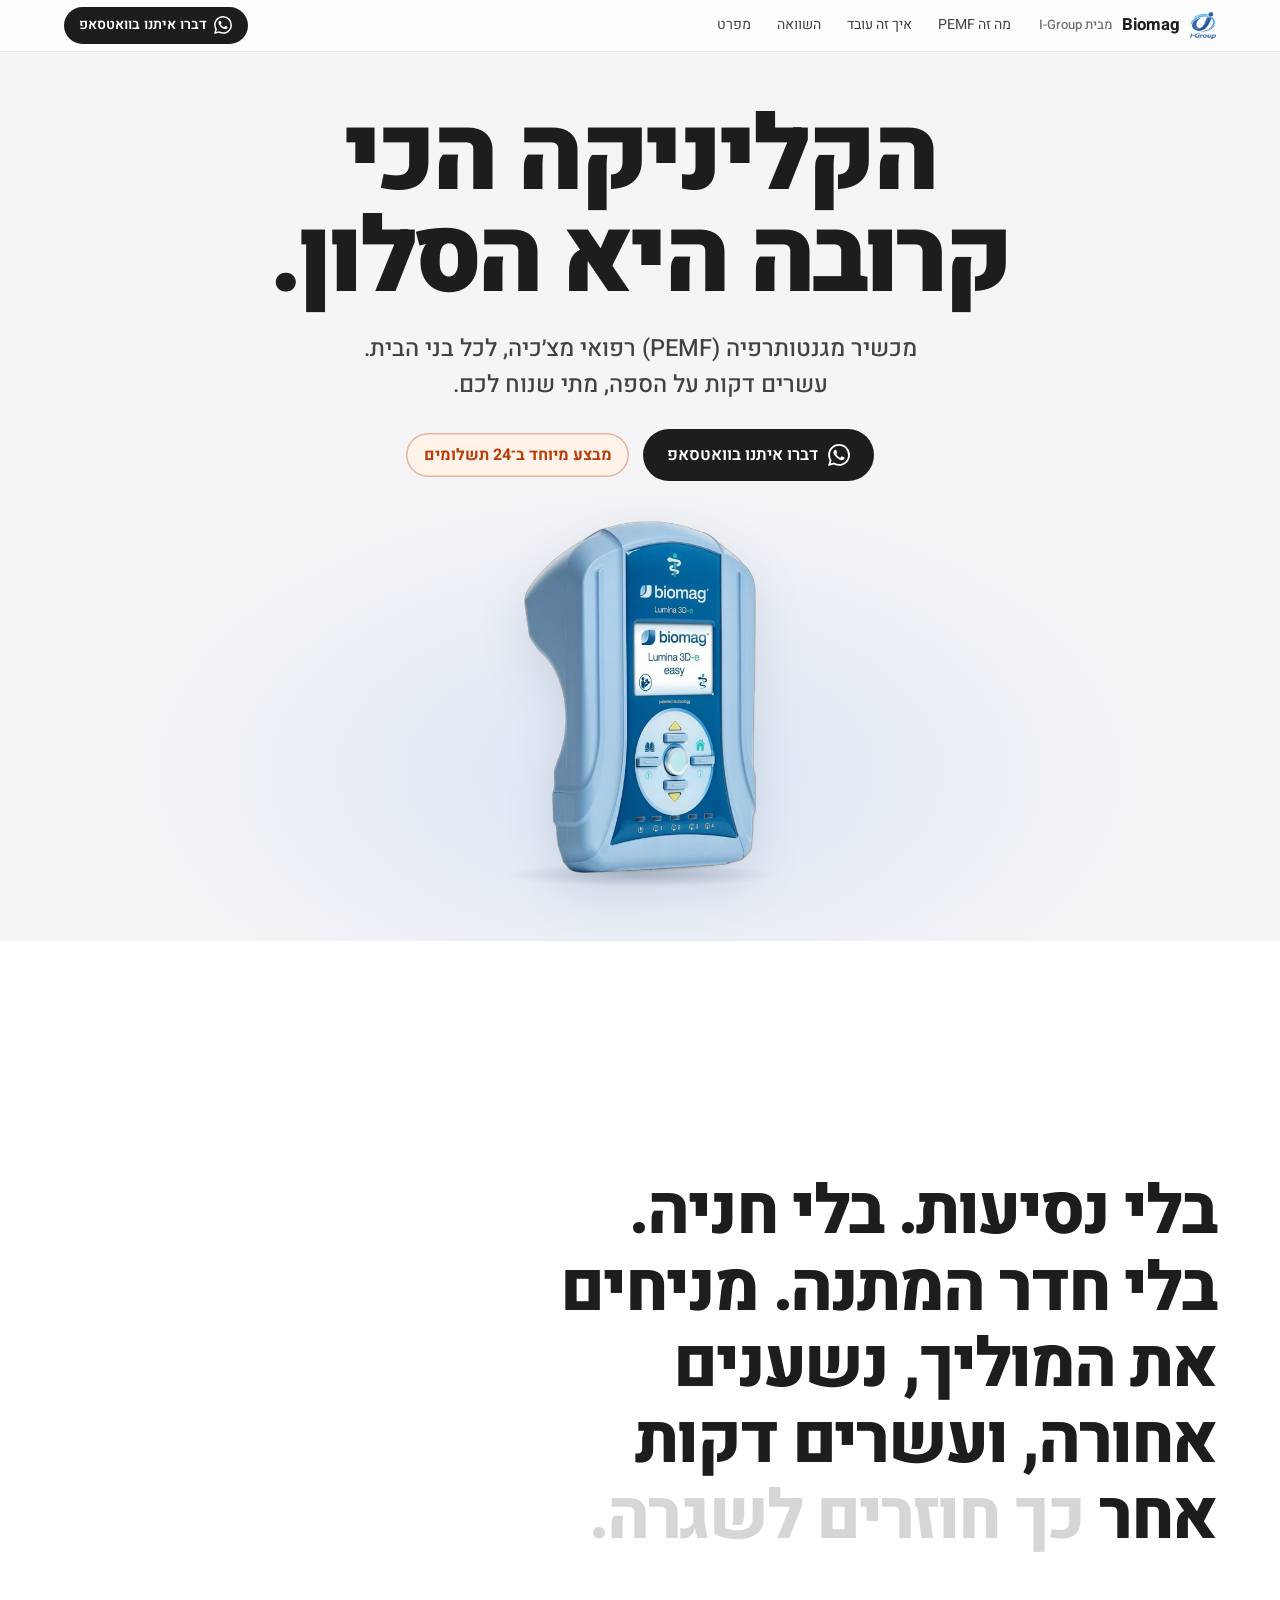
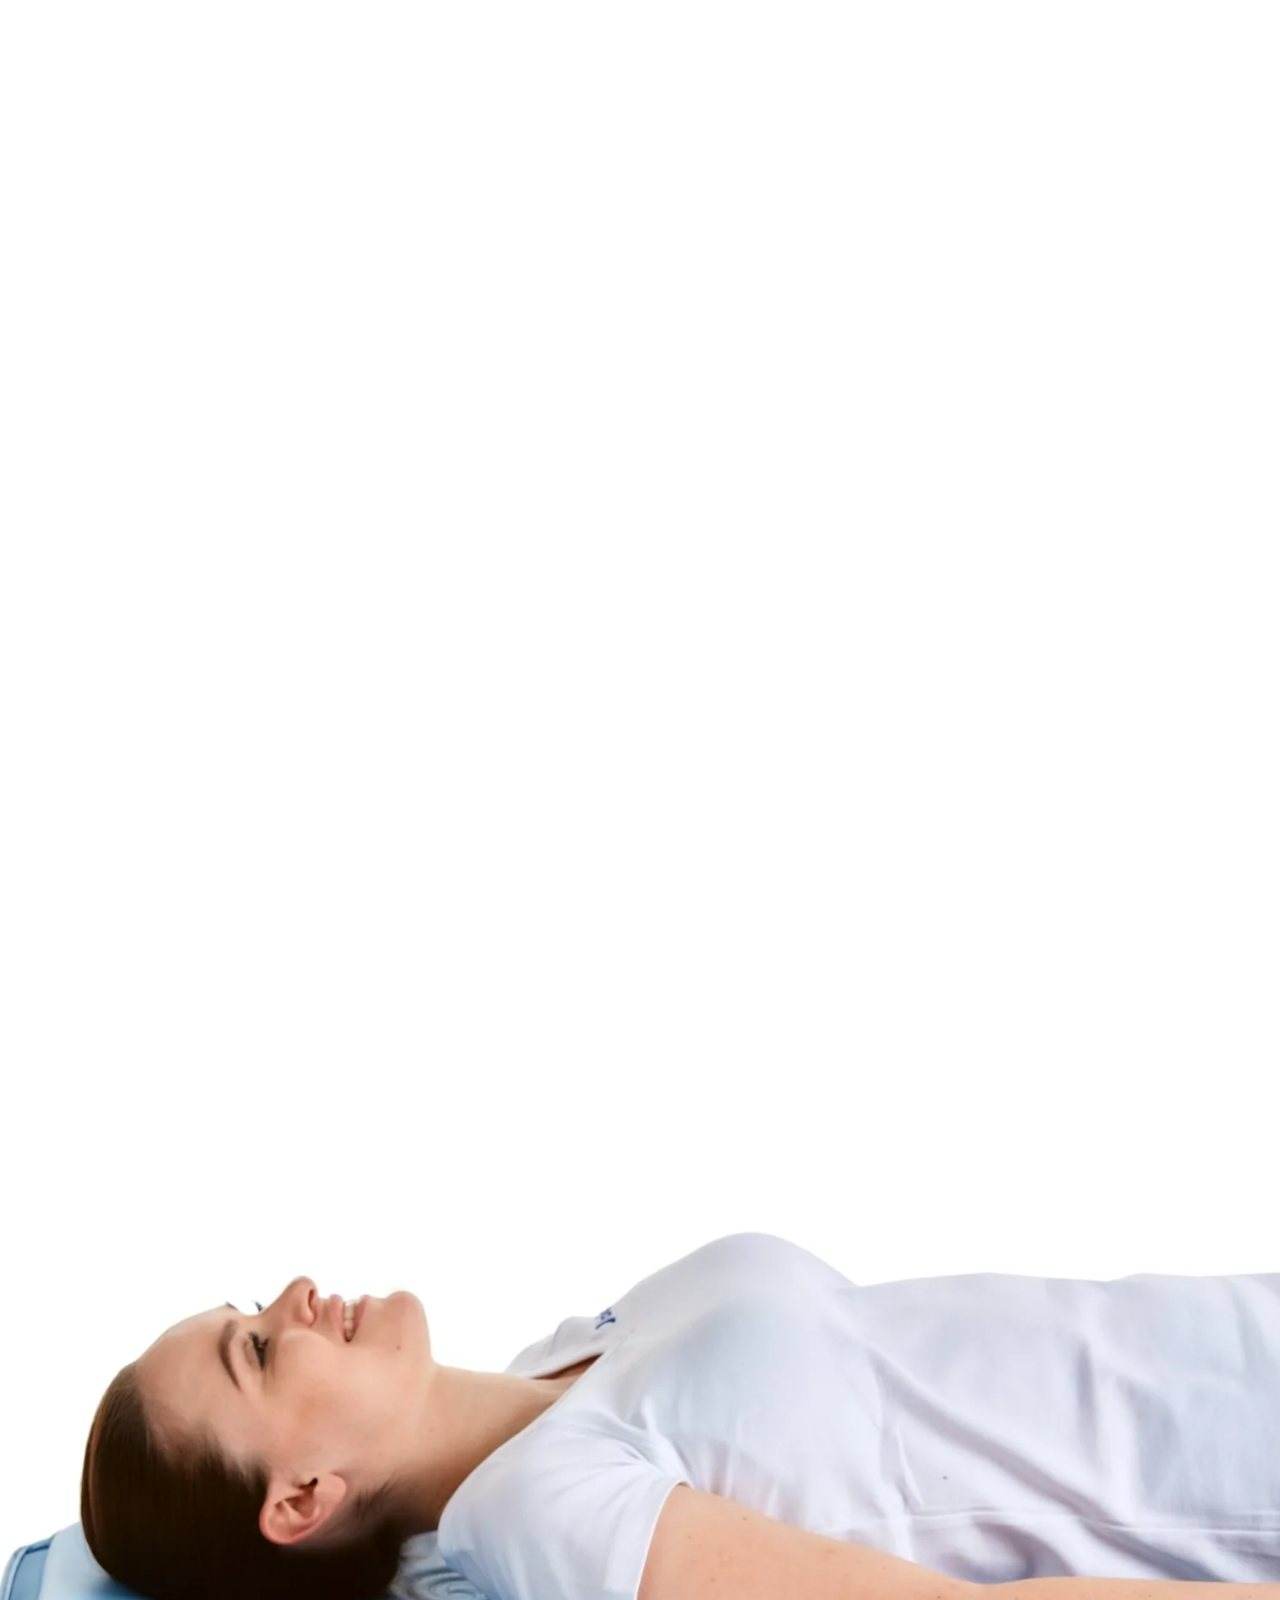
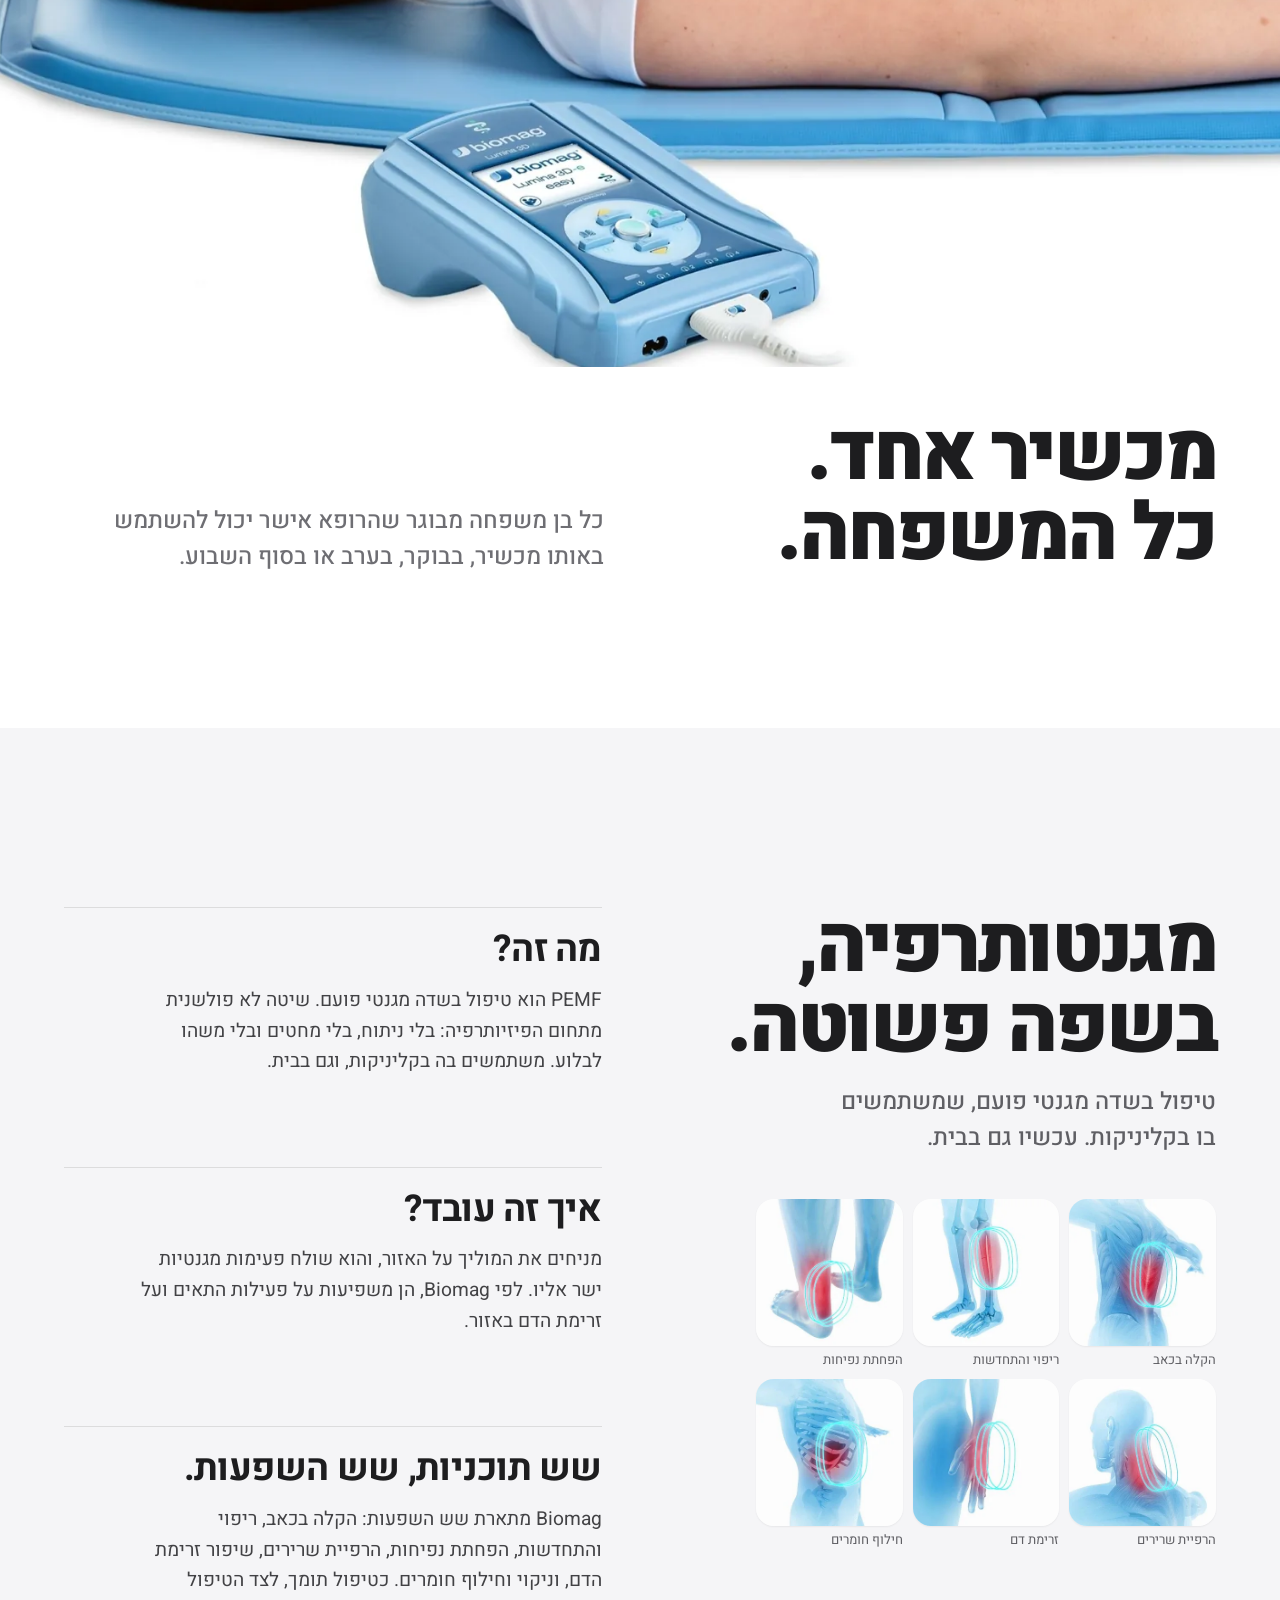
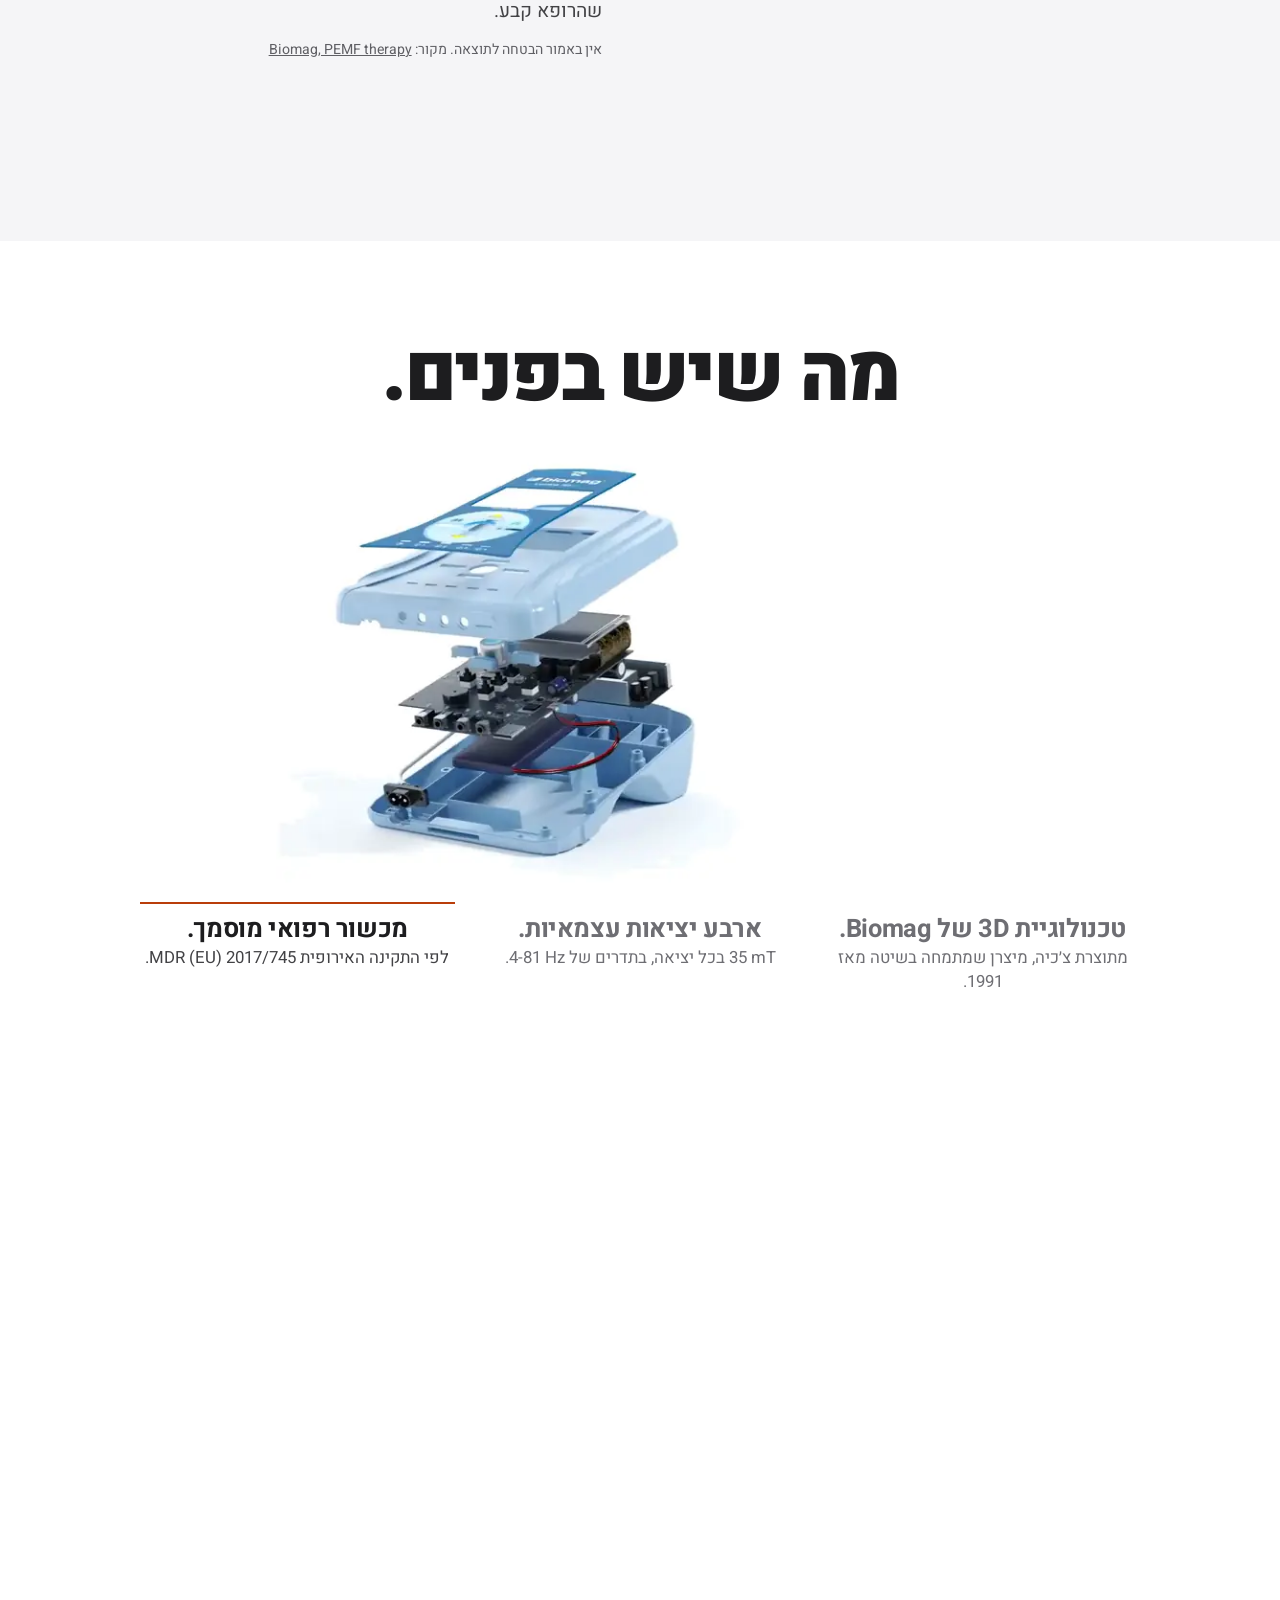
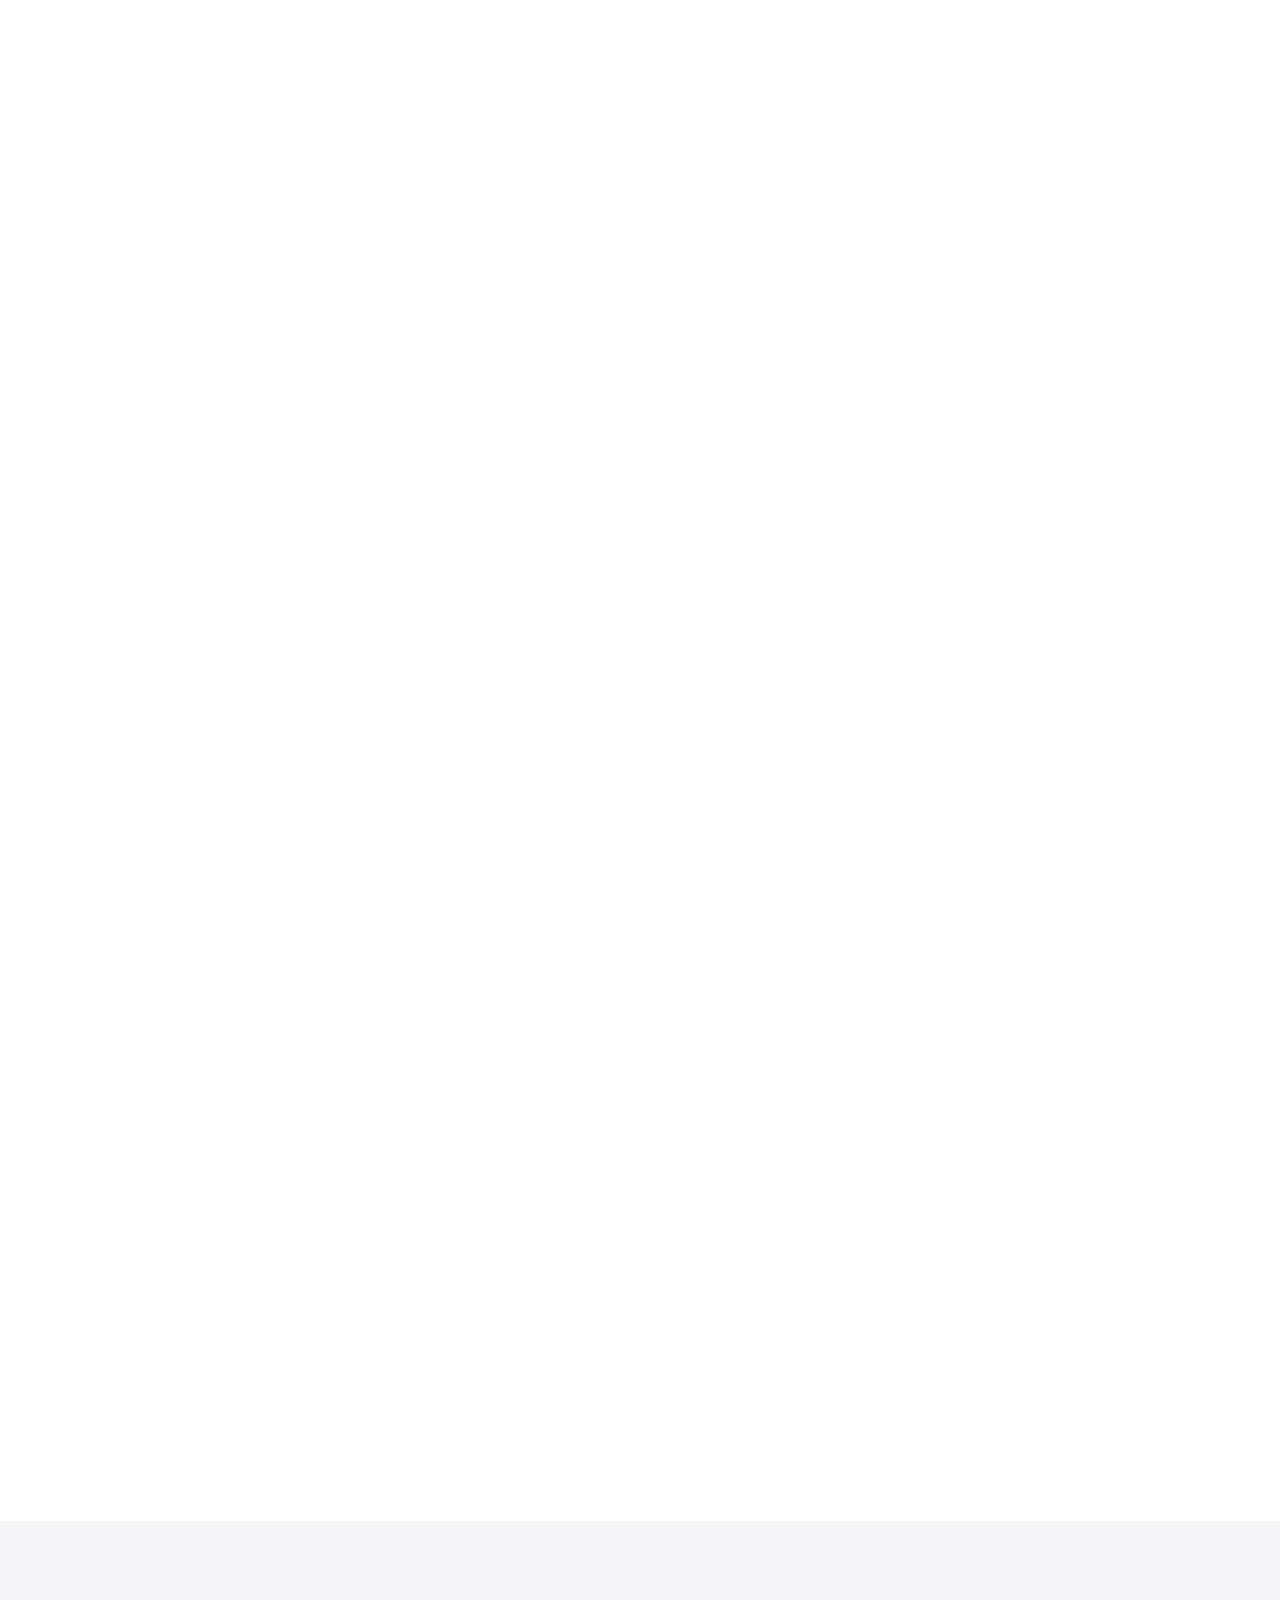
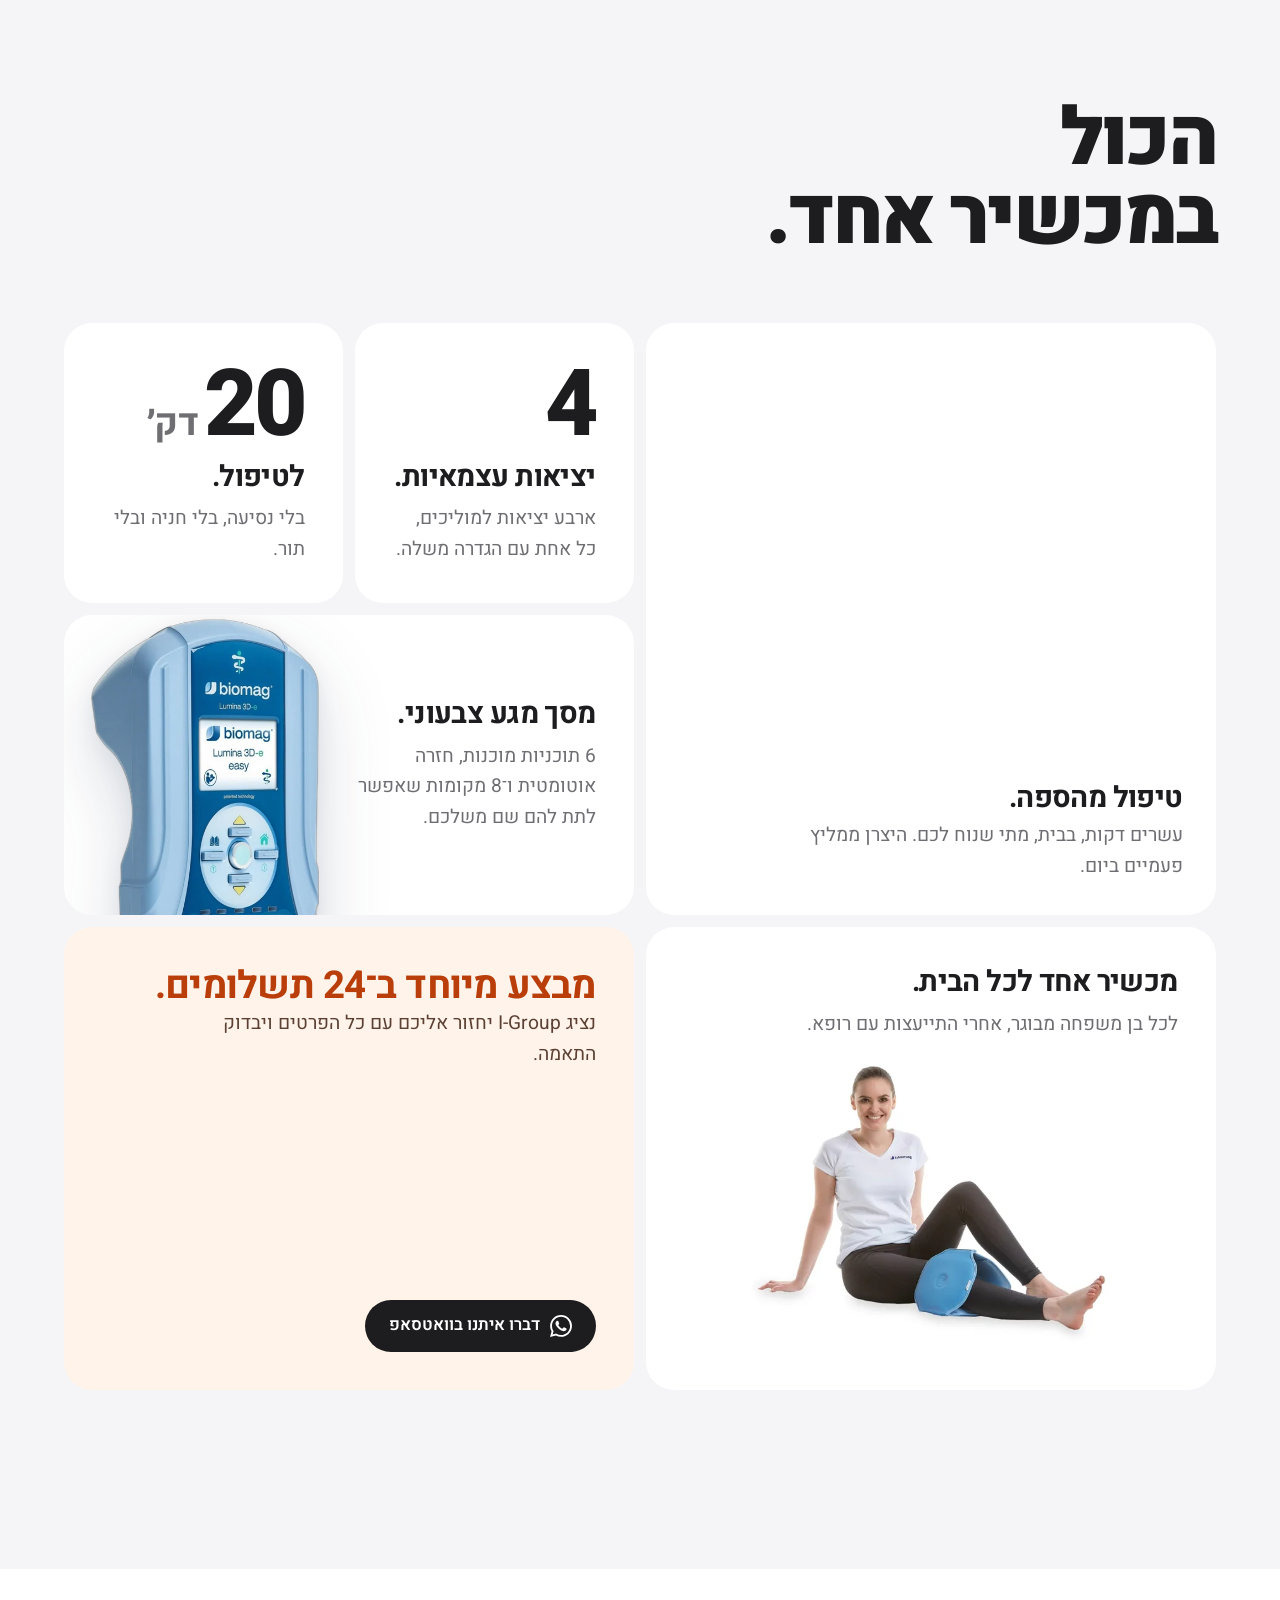
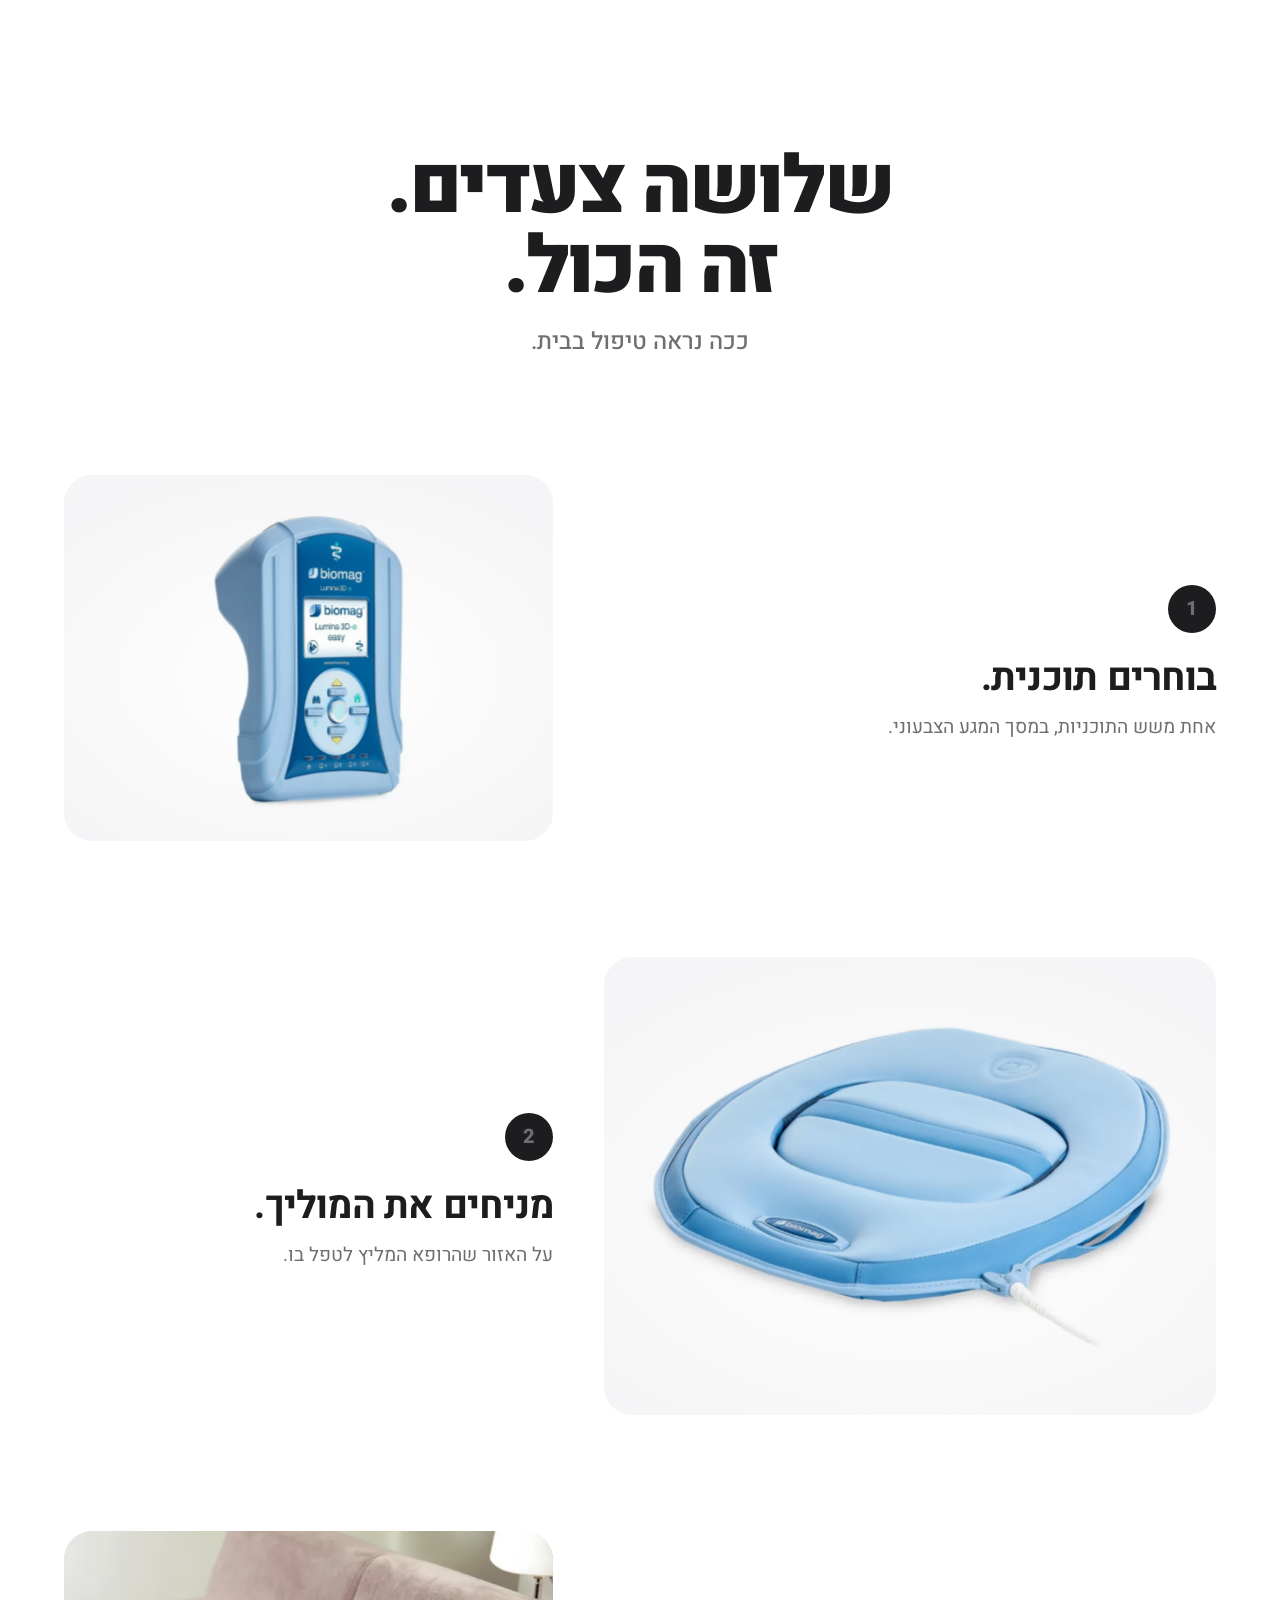
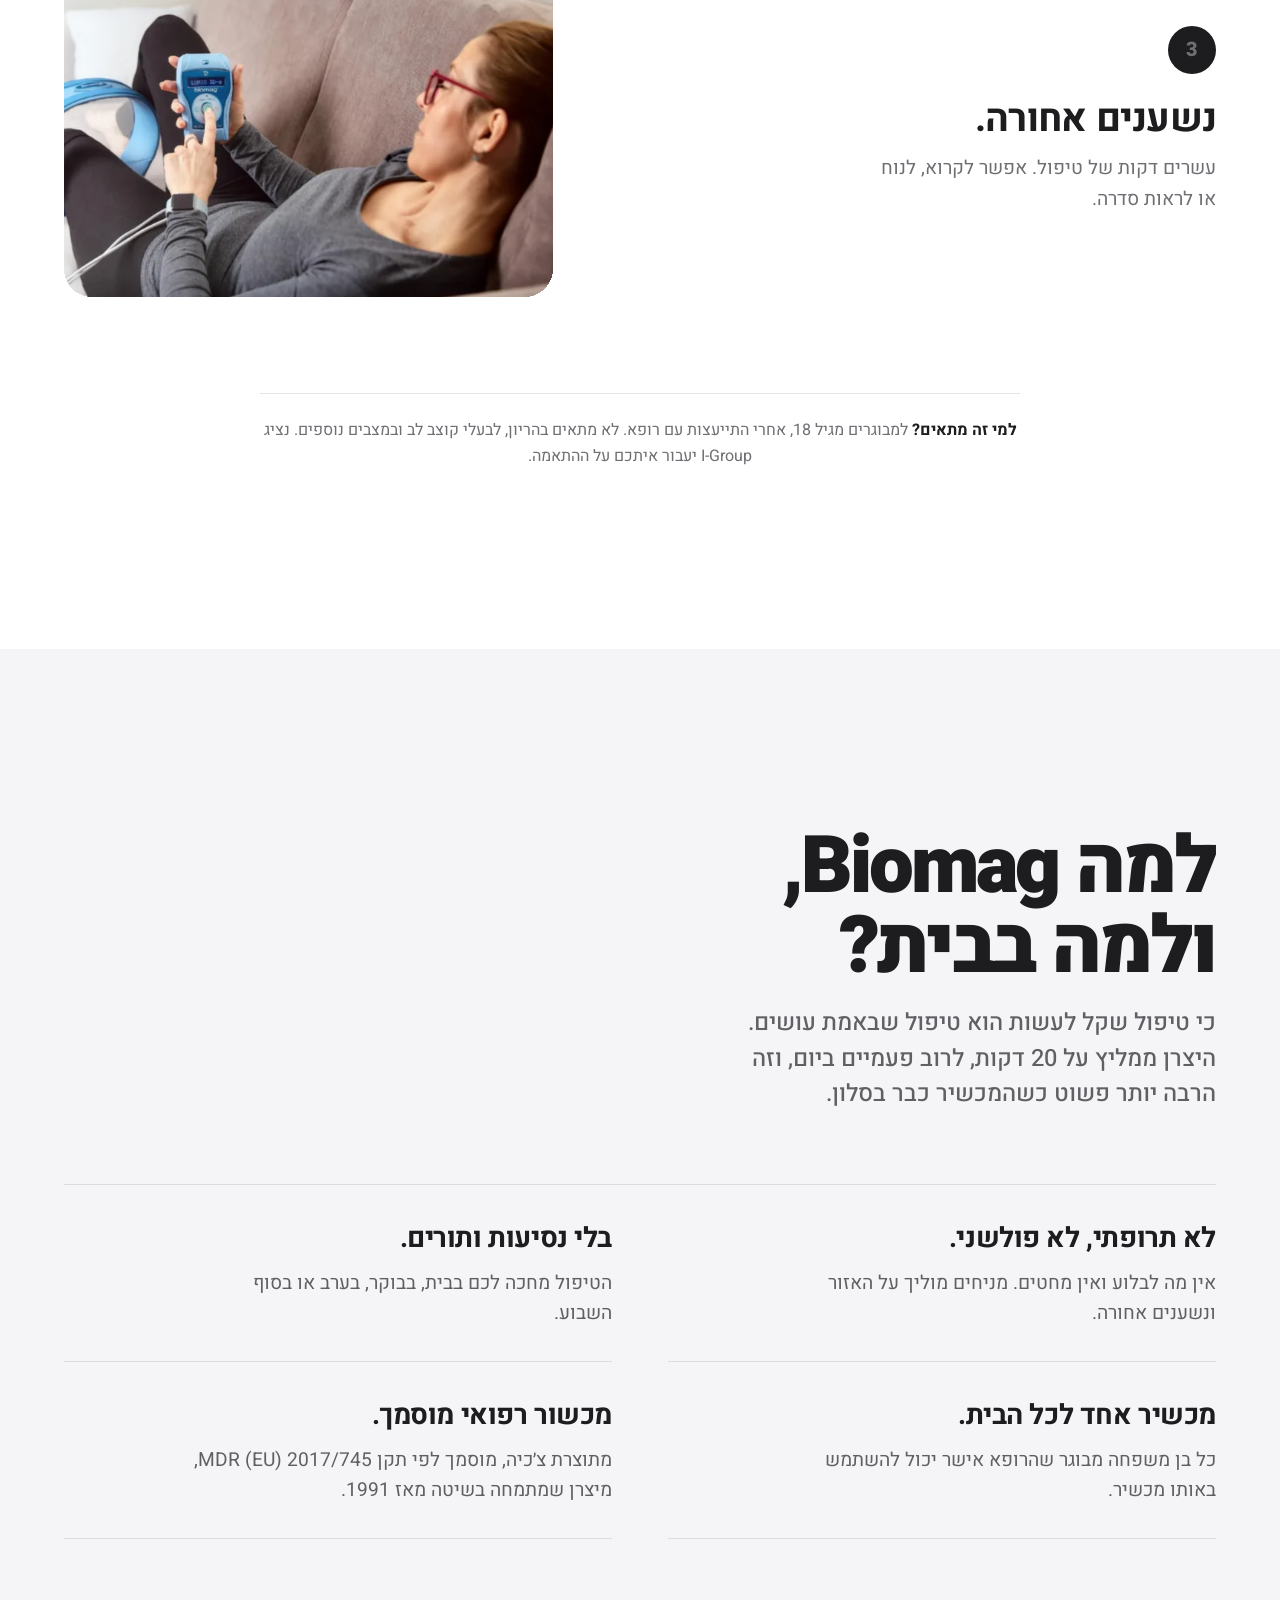
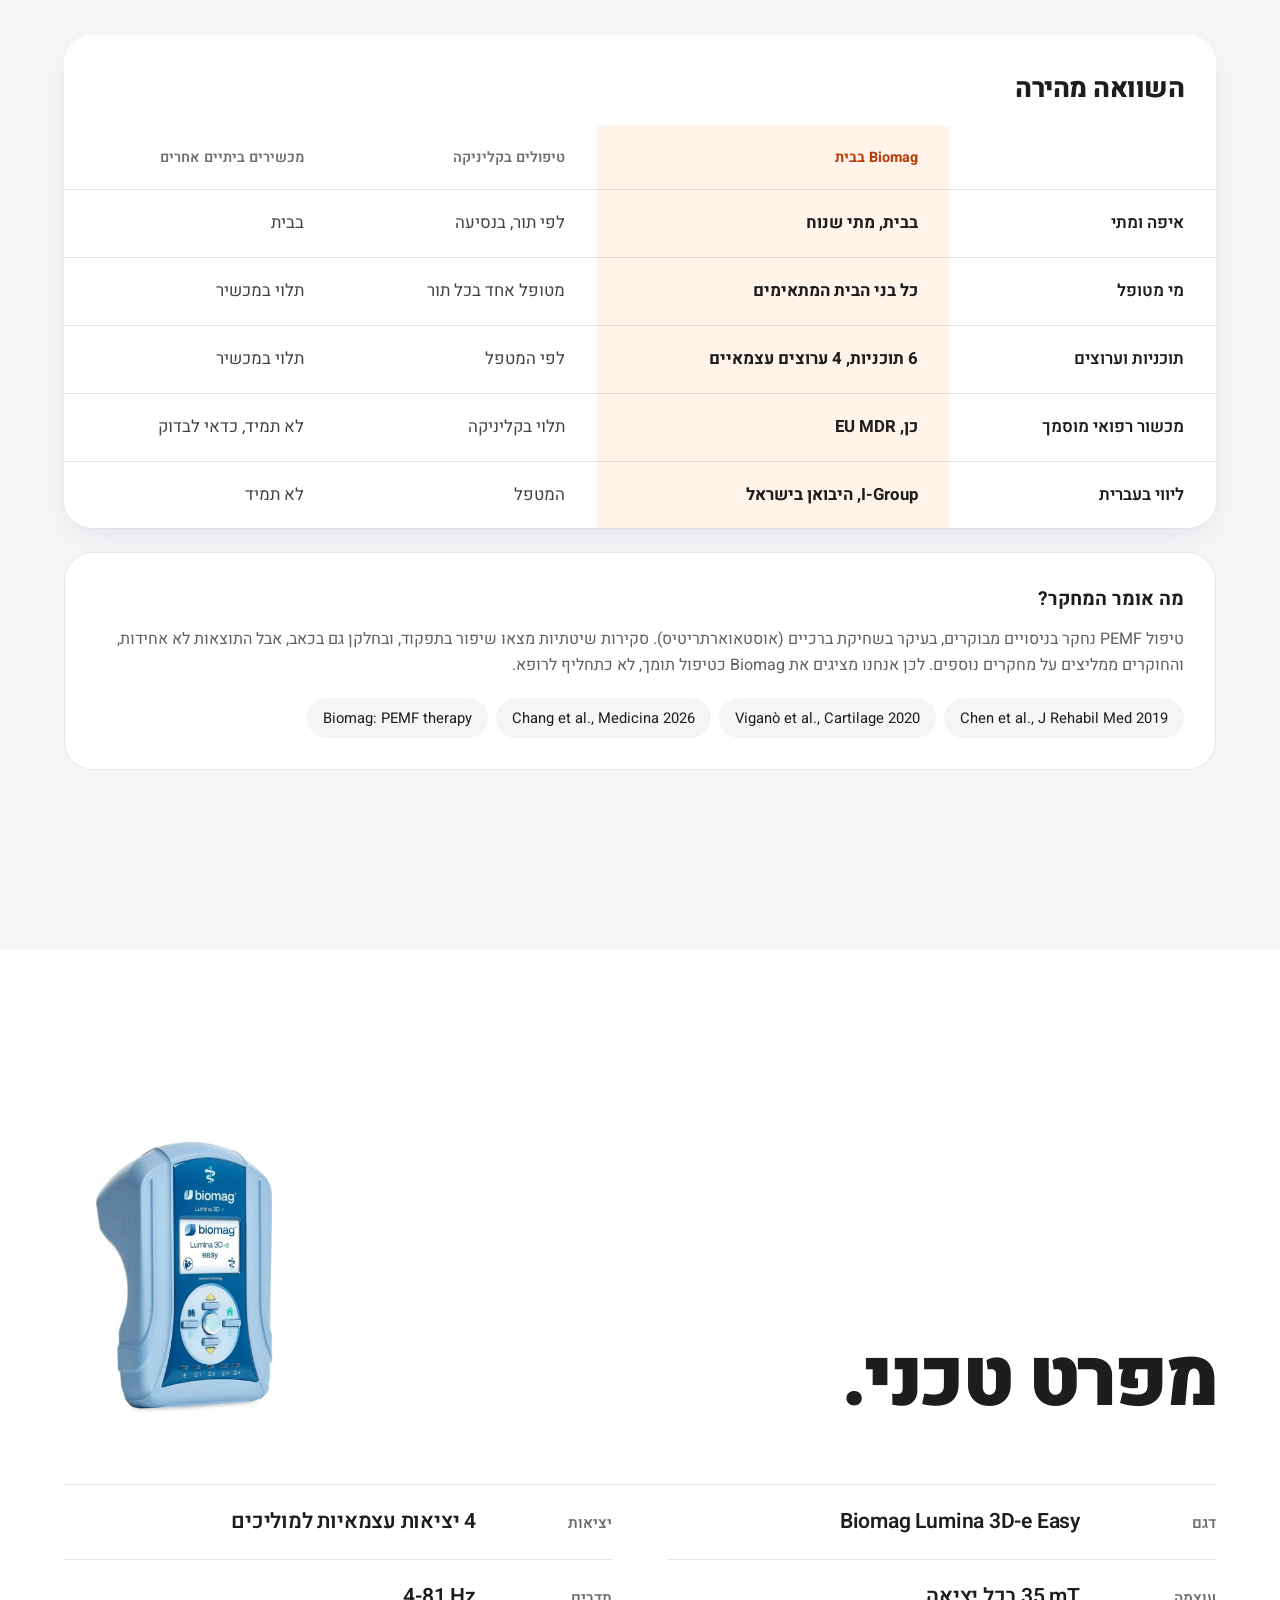
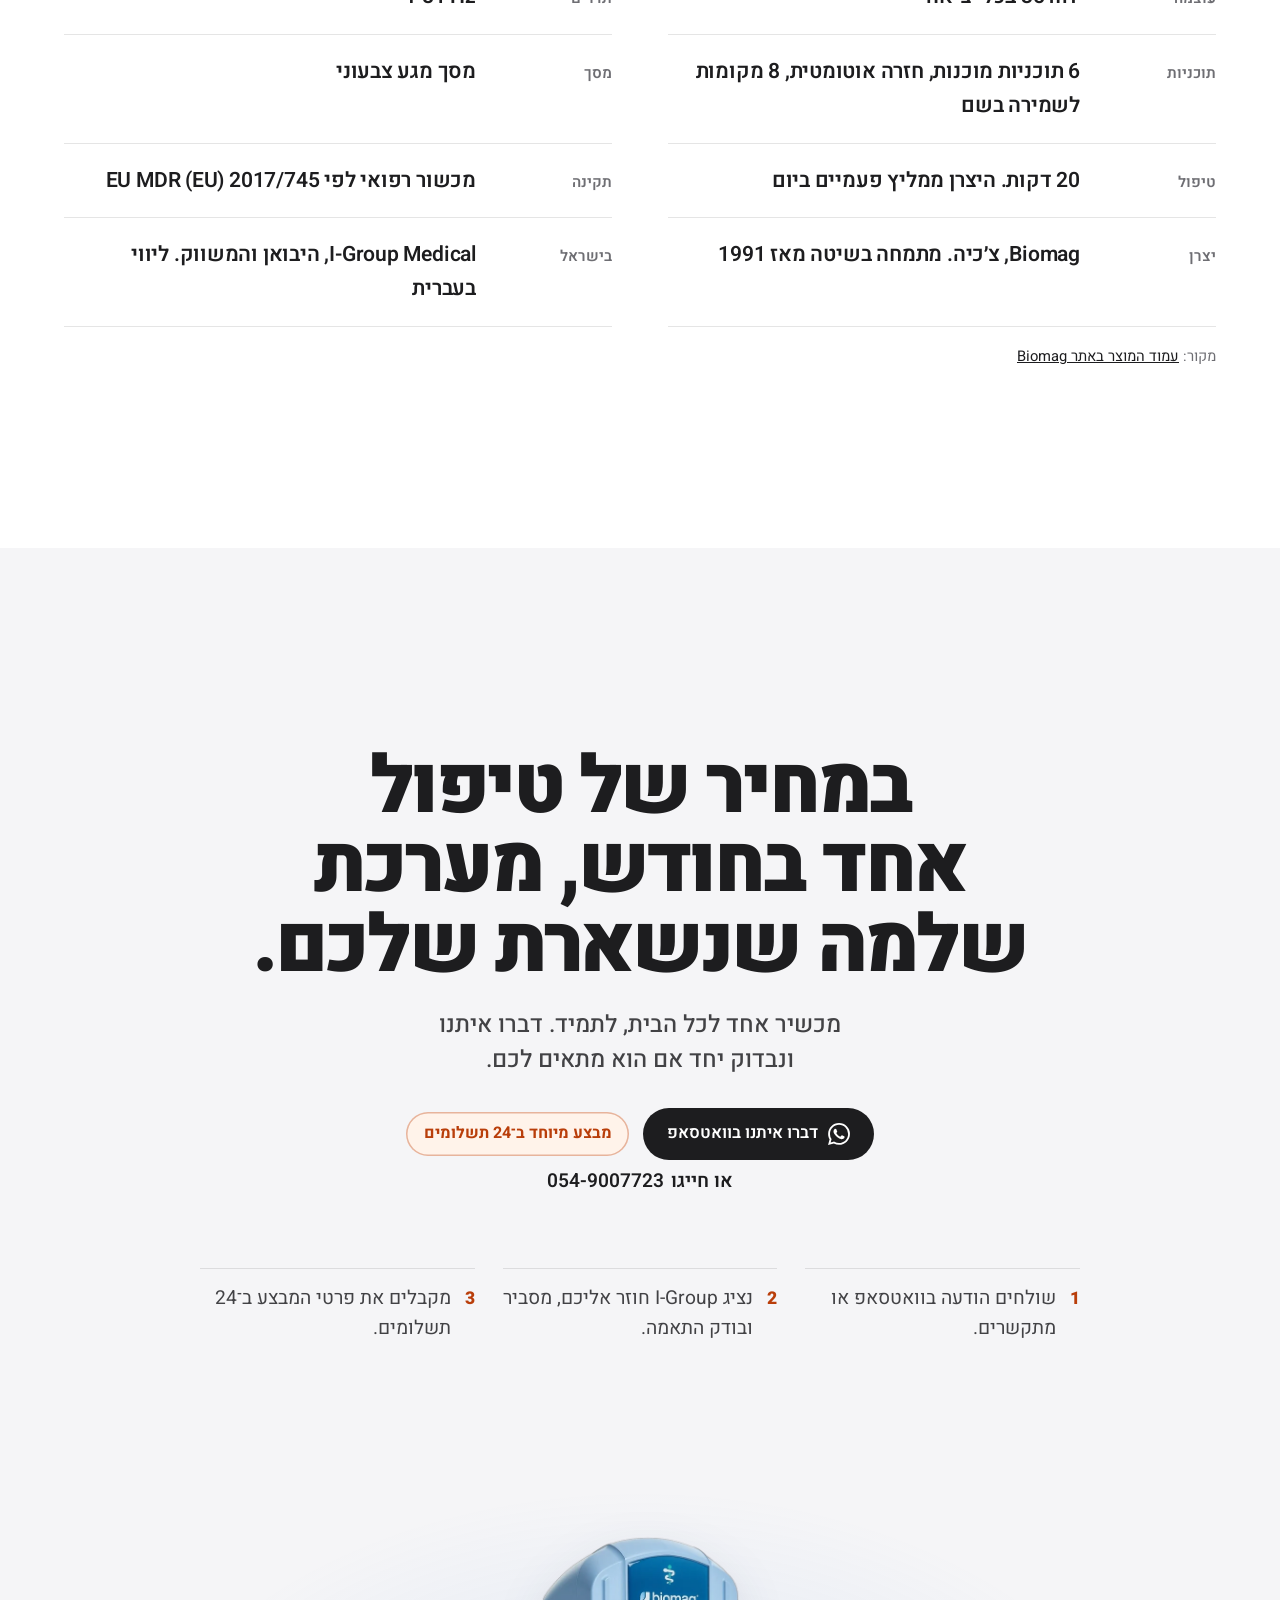
==== commit 7947fec8: "v3: Android-first smoothness (no scroll-linked effects on touch, one-time reveals, clip plays on ent" ====
--- a/index.html
+++ b/index.html
@@ -28,7 +28,8 @@
 <link rel="preload" href="fonts/heebo-hebrew.woff2" as="font" type="font/woff2" crossorigin>
 <link rel="preload" href="fonts/heebo-latin.woff2" as="font" type="font/woff2" crossorigin>
 <link rel="preload" as="image" href="assets/device-1000.webp" imagesrcset="assets/device-640.webp 427w, assets/device-1000.webp 667w" imagesizes="(max-width:700px) 300px, 420px">
-<link rel="stylesheet" href="site.css?v=4">
+<script>(function(d){var t=matchMedia("(hover: none), (pointer: coarse)").matches;d.className+=" js "+(t?"is-touch":"is-fine")})(document.documentElement)</script>
+<link rel="stylesheet" href="site.css?v=7">
 <script type="application/ld+json">
 {"@context":"https://schema.org","@graph":[
  {"@type":"Organization","@id":"https://i-group.co.il/#org","name":"I-Group Medical · איי גרופ מדיקל","url":"https://i-group.co.il/","logo":"https://home.biomag.i-group.co.il/assets/igroup.png","telephone":"+972-54-900-7723","contactPoint":{"@type":"ContactPoint","telephone":"+972-54-900-7723","contactType":"sales","availableLanguage":["he"]}},
@@ -68,8 +69,8 @@
     <span class="offer">מבצע מיוחד ב־24 תשלומים</span>
   </div>
   <div class="hero__product">
-    <img src="assets/device-1000.webp" srcset="assets/device-640.webp 427w, assets/device-1000.webp 667w" sizes="(max-width:700px) 300px, 420px" width="667" height="1000" alt="מכשיר Biomag Lumina 3D-e Easy עם מסך מגע צבעוני" fetchpriority="high">
-    <div class="hero__floor"></div>
+    <div class="hero__float"><img src="assets/device-1000.webp" srcset="assets/device-640.webp 427w, assets/device-1000.webp 667w" sizes="(max-width:700px) 300px, 420px" width="667" height="1000" alt="מכשיר Biomag Lumina 3D-e Easy עם מסך מגע צבעוני" fetchpriority="high" decoding="async"></div>
+    <div class="hero__stage" aria-hidden="true"></div>
   </div>
 </section>
 
@@ -83,7 +84,7 @@
 
 <section class="lie light" aria-labelledby="h-lie">
   <figure>
-    <img src="assets/lie-1600.webp" srcset="assets/lie-860.webp 860w, assets/lie-1600.webp 1600w" sizes="100vw" width="1600" height="920" loading="lazy" decoding="async" alt="אישה שוכבת על מזרן טיפול של Biomag, ולידה מכשיר Lumina 3D-e Easy">
+    <img src="assets/lie-1600.webp" srcset="assets/lie-860.webp 860w, assets/lie-1600.webp 1600w" sizes="100vw" width="1600" height="920" loading="lazy" decoding="async" data-fade alt="אישה שוכבת על מזרן טיפול של Biomag, ולידה מכשיר Lumina 3D-e Easy">
   </figure>
   <div class="wrap">
     <h2 class="d2" id="h-lie" data-split><span class="w">מכשיר</span> <span class="w">אחד.</span> <span class="w">כל&nbsp;המשפחה.</span></h2>
@@ -97,12 +98,12 @@
       <h2 class="d2" id="h-pemf" data-split><span class="w">מגנטותרפיה,</span> <span class="w">בשפה&nbsp;פשוטה.</span></h2>
       <p class="lede muted" data-rise>טיפול בשדה מגנטי פועם, שמשתמשים בו בקליניקות. עכשיו גם בבית.</p>
       <div class="fx" data-stagger>
-        <figure><img src="assets/e-pain.webp" width="324" height="324" loading="lazy" alt="הדמיה של Biomag: מוליך סביב הגב התחתון"><figcaption>הקלה בכאב</figcaption></figure>
-        <figure><img src="assets/e-heal.webp" width="324" height="324" loading="lazy" alt="הדמיה של Biomag: מוליך סביב השוק"><figcaption>ריפוי והתחדשות</figcaption></figure>
-        <figure><img src="assets/e-swell.webp" width="324" height="324" loading="lazy" alt="הדמיה של Biomag: מוליך סביב איבר נפוח"><figcaption>הפחתת נפיחות</figcaption></figure>
-        <figure><img src="assets/e-relax.webp" width="324" height="324" loading="lazy" alt="הדמיה של Biomag: מוליך סביב שריר"><figcaption>הרפיית שרירים</figcaption></figure>
-        <figure><img src="assets/e-blood.webp" width="324" height="324" loading="lazy" alt="הדמיה של Biomag: מוליך סביב כף היד"><figcaption>זרימת דם</figcaption></figure>
-        <figure><img src="assets/e-detox.webp" width="324" height="324" loading="lazy" alt="הדמיה של Biomag: מוליך סביב הבטן"><figcaption>חילוף חומרים</figcaption></figure>
+        <figure><img src="assets/e-pain.webp" width="324" height="324" loading="lazy" decoding="async" data-fade alt="הדמיה של Biomag: מוליך סביב הגב התחתון"><figcaption>הקלה בכאב</figcaption></figure>
+        <figure><img src="assets/e-heal.webp" width="324" height="324" loading="lazy" decoding="async" data-fade alt="הדמיה של Biomag: מוליך סביב השוק"><figcaption>ריפוי והתחדשות</figcaption></figure>
+        <figure><img src="assets/e-swell.webp" width="324" height="324" loading="lazy" decoding="async" data-fade alt="הדמיה של Biomag: מוליך סביב איבר נפוח"><figcaption>הפחתת נפיחות</figcaption></figure>
+        <figure><img src="assets/e-relax.webp" width="324" height="324" loading="lazy" decoding="async" data-fade alt="הדמיה של Biomag: מוליך סביב שריר"><figcaption>הרפיית שרירים</figcaption></figure>
+        <figure><img src="assets/e-blood.webp" width="324" height="324" loading="lazy" decoding="async" data-fade alt="הדמיה של Biomag: מוליך סביב כף היד"><figcaption>זרימת דם</figcaption></figure>
+        <figure><img src="assets/e-detox.webp" width="324" height="324" loading="lazy" decoding="async" data-fade alt="הדמיה של Biomag: מוליך סביב הבטן"><figcaption>חילוף חומרים</figcaption></figure>
       </div>
     </div>
     <div class="pemf__blocks">
@@ -145,7 +146,7 @@
       <article class="tile tile--photo t-a">
         <picture>
           <source media="(max-width:759px)" srcset="assets/turn-home-m.webp">
-          <img src="assets/turn-home.webp" width="1320" height="1052" loading="lazy" alt="אישה יושבת על הספה עם מוליך Biomag על הגב ומחזיקה את המכשיר">
+          <img src="assets/turn-home.webp" width="1320" height="1052" loading="lazy" decoding="async" data-fade alt="אישה יושבת על הספה עם מוליך Biomag על הגב ומחזיקה את המכשיר">
         </picture>
         <div class="cap"><h3>טיפול מהספה.</h3><p>עשרים דקות, בבית, מתי שנוח לכם. היצרן ממליץ פעמיים ביום.</p></div>
       </article>
@@ -162,12 +163,12 @@
       <article class="tile t-c">
         <h3>מסך מגע צבעוני.</h3>
         <p>6 תוכניות מוכנות, חזרה אוטומטית ו־8 מקומות שאפשר לתת להם שם משלכם.</p>
-        <img class="t-c__img" src="assets/device-640.webp" width="427" height="640" loading="lazy" alt="">
+        <img class="t-c__img" src="assets/device-640.webp" width="427" height="640" loading="lazy" decoding="async" data-fade alt="">
       </article>
       <article class="tile tile--white t-e">
         <h3>מכשיר אחד לכל הבית.</h3>
         <p>לכל בן משפחה מבוגר, אחרי התייעצות עם רופא.</p>
-        <img src="assets/knee-600.webp" width="600" height="477" loading="lazy" alt="אישה יושבת על הרצפה עם מוליך Biomag על הברך">
+        <img src="assets/knee-600.webp" width="600" height="477" loading="lazy" decoding="async" data-fade alt="אישה יושבת על הרצפה עם מוליך Biomag על הברך">
       </article>
       <article class="tile tile--offer t-f">
         <div><p class="d3">מבצע מיוחד ב־24 תשלומים.</p><p>נציג I-Group יחזור אליכם עם כל הפרטים ויבדוק התאמה.</p></div>
@@ -184,15 +185,15 @@
       <p class="lede muted" data-rise>ככה נראה טיפול בבית.</p>
     </div>
     <div class="step">
-      <figure class="contain" data-zoom><img src="assets/step-device-800.webp" srcset="assets/step-device-480.webp 395w, assets/step-device-800.webp 657w" sizes="(max-width:860px) 80vw, 560px" width="657" height="800" loading="lazy" alt="מכשיר Biomag Lumina 3D-e Easy מלפנים, עם מסך המגע"></figure>
+      <figure class="contain" data-zoom><img src="assets/step-device-800.webp" srcset="assets/step-device-480.webp 395w, assets/step-device-800.webp 657w" sizes="(max-width:860px) 80vw, 560px" width="657" height="800" loading="lazy" decoding="async" data-fade alt="מכשיר Biomag Lumina 3D-e Easy מלפנים, עם מסך המגע"></figure>
       <div data-rise><p class="step__n" aria-hidden="true">1</p><h3 class="d3">בוחרים תוכנית.</h3><p>אחת משש התוכניות, במסך המגע הצבעוני.</p></div>
     </div>
     <div class="step">
-      <figure class="contain" data-zoom><img src="assets/mat-900.webp" srcset="assets/mat-560.webp 560w, assets/mat-900.webp 900w" sizes="(max-width:860px) 90vw, 640px" width="900" height="574" loading="lazy" alt="מוליך של Biomag, להמחשה"></figure>
+      <figure class="contain" data-zoom><img src="assets/mat-900.webp" srcset="assets/mat-560.webp 560w, assets/mat-900.webp 900w" sizes="(max-width:860px) 90vw, 640px" width="900" height="574" loading="lazy" decoding="async" data-fade alt="מוליך של Biomag, להמחשה"></figure>
       <div data-rise><p class="step__n" aria-hidden="true">2</p><h3 class="d3">מניחים את המוליך.</h3><p>על האזור שהרופא המליץ לטפל בו.</p></div>
     </div>
     <div class="step">
-      <figure data-zoom><img src="assets/sofa-1400.webp" srcset="assets/sofa-760.webp 760w, assets/sofa-1400.webp 1400w" sizes="(max-width:860px) 92vw, 680px" width="1400" height="984" loading="lazy" alt="אישה נשענת על הספה עם מוליך Biomag על הברך ומכשיר ביד"></figure>
+      <figure data-zoom><img src="assets/sofa-1400.webp" srcset="assets/sofa-760.webp 760w, assets/sofa-1400.webp 1400w" sizes="(max-width:860px) 92vw, 680px" width="1400" height="984" loading="lazy" decoding="async" data-fade alt="אישה נשענת על הספה עם מוליך Biomag על הברך ומכשיר ביד"></figure>
       <div data-rise><p class="step__n" aria-hidden="true">3</p><h3 class="d3">נשענים אחורה.</h3><p>עשרים דקות של טיפול. אפשר לקרוא, לנוח או לראות סדרה.</p></div>
     </div>
     <p class="fit" data-rise><strong>למי זה מתאים?</strong> למבוגרים מגיל 18, אחרי התייעצות עם רופא. לא מתאים בהריון, לבעלי קוצב לב ובמצבים נוספים. נציג I-Group יעבור איתכם על ההתאמה.</p>
@@ -239,7 +240,7 @@
   <div class="wrap">
     <div class="specs__top">
       <h2 class="d2" id="h-specs" data-split><span class="w">מפרט&nbsp;טכני.</span></h2>
-      <img src="assets/step-device-480.webp" width="395" height="480" loading="lazy" alt="מכשיר Biomag Lumina 3D-e Easy">
+      <img src="assets/step-device-480.webp" width="395" height="480" loading="lazy" decoding="async" data-fade alt="מכשיר Biomag Lumina 3D-e Easy">
     </div>
     <dl class="spec" data-stagger>
       <div><dt>דגם</dt><dd><bdi class="ltr">Biomag Lumina 3D-e Easy</bdi></dd></div>
@@ -271,7 +272,7 @@
       <li>נציג I-Group חוזר אליכם, מסביר ובודק התאמה.</li>
       <li>מקבלים את פרטי המבצע ב־24 תשלומים.</li>
     </ol>
-    <img class="final__dev" src="assets/device-640.webp" width="427" height="640" loading="lazy" alt="מכשיר Biomag Lumina 3D-e Easy">
+    <div class="final__float"><img class="final__dev" src="assets/device-640.webp" width="427" height="640" loading="lazy" decoding="async" data-fade alt="מכשיר Biomag Lumina 3D-e Easy"></div>
   </div>
 </section>
 
@@ -287,6 +288,7 @@
 
 <script src="js/gsap.min.js" defer></script>
 <script src="js/ScrollTrigger.min.js" defer></script>
-<script src="site.js?v=4" defer></script>
+<script src="js/lenis.min.js" defer></script>
+<script src="site.js?v=6" defer></script>
 </body>
 </html>
--- a/site.css
+++ b/site.css
@@ -28,8 +28,8 @@
 .mist .muted{color:#5f5f64}
 
 /* type */
-.d1{font-weight:800;font-size:clamp(2.85rem,1.6rem + 6.4vw,6rem);line-height:1.02;letter-spacing:-0.035em;text-wrap:balance}
-.d2{font-weight:800;font-size:clamp(2.25rem,1.4rem + 4.4vw,4.75rem);line-height:1.04;letter-spacing:-0.032em;text-wrap:balance}
+.d1{font-weight:900;font-size:clamp(2.85rem,1.4rem + 6.8vw,6.5rem);line-height:.98;letter-spacing:-0.04em;text-wrap:balance}
+.d2{font-weight:900;font-size:clamp(2.25rem,1.3rem + 4.6vw,5rem);line-height:1;letter-spacing:-0.038em;text-wrap:balance}
 .d3{font-weight:700;font-size:clamp(1.5rem,1.15rem + 1.6vw,2.4rem);line-height:1.12;letter-spacing:-0.02em;text-wrap:balance}
 .lede{font-size:clamp(1.125rem,1rem + .6vw,1.5rem);line-height:1.5;font-weight:500;text-wrap:pretty}
 .w{display:inline-block}
@@ -64,14 +64,17 @@
 @media (min-width:900px){.nav__links{display:flex}}
 
 /* hero */
-.hero{position:relative;min-height:100svh;padding:calc(var(--nav) + clamp(28px,6svh,72px)) var(--gut) 0;display:flex;flex-direction:column;align-items:center;text-align:center;overflow:clip;
+.hero{position:relative;min-height:100svh;min-height:max(100svh,640px);padding:calc(var(--nav) + clamp(28px,6svh,72px)) var(--gut) 0;display:flex;flex-direction:column;align-items:center;text-align:center;overflow:clip;
   background:radial-gradient(60% 46% at 50% 82%,rgba(84,148,226,.16),rgba(84,148,226,0) 70%),var(--mist)}
 .hero h1{max-width:min(13ch,100%)}
-.hero .lede{margin-top:clamp(14px,2.2svh,22px);max-width:min(40ch,100%);color:var(--ink-2)}
+.hero .lede{margin-top:clamp(16px,2.4svh,24px);max-width:min(46ch,100%);color:var(--ink-2)}
 .hero .cta-row{margin-top:clamp(20px,3svh,30px)}
-.hero__product{position:relative;flex:1;display:flex;align-items:flex-end;justify-content:center;width:100%;margin-top:clamp(16px,3svh,36px);min-height:0}
-.hero__product img{height:clamp(260px,44svh,560px);width:auto;max-width:none;aspect-ratio:667/1000;margin-bottom:-5svh;transform-origin:50% 100%;filter:var(--shadow-dev);will-change:transform}
-.hero__floor{position:absolute;bottom:0;inset-inline:0;height:18%;background:linear-gradient(to top,var(--mist),rgba(245,245,247,0))}
+.hero__product{position:relative;flex:1;display:flex;flex-direction:column;align-items:center;justify-content:center;width:100%;margin-top:clamp(24px,4svh,48px);padding-bottom:clamp(32px,6svh,72px);min-height:0}
+.hero__float{position:relative;z-index:1;animation:float 7s cubic-bezier(.45,0,.55,1) infinite}
+.hero__product img{height:clamp(240px,min(40svh,46vw),500px);width:auto;max-width:none;aspect-ratio:667/1000;filter:drop-shadow(0 18px 24px rgba(25,45,80,.12))}
+.hero__stage{width:clamp(200px,30svh,380px);height:clamp(16px,2.6svh,30px);margin-top:clamp(-14px,-1.6svh,-8px);border-radius:50%;background:radial-gradient(closest-side,rgba(25,45,80,.22),rgba(25,45,80,0));animation:stage 7s cubic-bezier(.45,0,.55,1) infinite}
+@keyframes float{0%,100%{transform:translateY(0)}50%{transform:translateY(-10px)}}
+@keyframes stage{0%,100%{transform:scaleX(1);opacity:1}50%{transform:scaleX(.9);opacity:.75}}
 @media (max-width:759px){.d1{font-size:clamp(2.4rem,1rem + 7.4vw,3.2rem)}}
 
 /* statement */
@@ -126,7 +129,9 @@
 /* bento */
 .bento{padding-block:clamp(96px,14vw,180px)}
 .bento h2{max-width:12ch}
-.grid{display:grid;gap:14px;margin-top:clamp(32px,5vw,64px);grid-template-columns:1fr}
+.grid{display:grid;gap:12px;margin-top:clamp(32px,5vw,64px);grid-template-columns:1fr 1fr}
+.t-a,.t-c,.t-e,.t-f{grid-column:span 2}
+@media (max-width:759px){.t-b,.t-d{min-height:0;padding:24px}.t-b .big,.t-d .big{font-size:3.25rem}.t-b h3,.t-d h3{font-size:1.15rem}.t-b p,.t-d p{font-size:.95rem}.t-c{padding-inline-end:44%;min-height:280px}.t-c__img{height:250px;bottom:-36px;inset-inline-end:16px}}
 .tile{position:relative;background:#fff;border-radius:var(--r);overflow:clip;padding:clamp(24px,3vw,40px);display:flex;flex-direction:column;gap:10px;min-height:260px}
 .tile h3{font-weight:700;font-size:clamp(1.35rem,1.1rem + .9vw,1.9rem);letter-spacing:-0.02em;line-height:1.15}
 .tile p{color:var(--ink-3);max-width:34ch}
@@ -158,10 +163,10 @@
 .step{display:grid;gap:clamp(20px,4vw,72px);align-items:center;margin-top:clamp(56px,9vw,120px)}
 .step figure{background:var(--mist);border-radius:var(--r);overflow:clip;aspect-ratio:4/3}
 .step figure img{width:100%;height:100%;object-fit:cover}
-.step figure.contain{background:#fff;box-shadow:inset 0 0 0 1px var(--line)}
-.step figure.contain img{object-fit:contain;padding:6%}
-.step__n{font-weight:800;font-size:clamp(4rem,3rem + 4vw,7rem);line-height:.9;letter-spacing:-0.05em;color:#C7C7CC}
-.step h3{margin-top:10px}
+.step figure.contain{background:radial-gradient(70% 60% at 50% 55%,#fff,var(--mist))}
+.step figure.contain img{object-fit:contain;padding:8%;mix-blend-mode:multiply}
+.step__n{display:inline-grid;place-items:center;width:48px;height:48px;border-radius:50%;background:var(--ink);color:#fff;font-weight:800;font-size:1.25rem;line-height:1}
+.step h3{margin-top:24px}
 .step p{margin-top:12px;color:var(--ink-3);max-width:32ch}
 @media (min-width:860px){.step{grid-template-columns:1.25fr 1fr}.step:nth-of-type(even) figure{order:2}}
 .fit{margin:clamp(56px,8vw,96px) auto 0;max-width:760px;text-align:center;color:var(--ink-3);font-size:1rem;border-top:1px solid var(--line);padding-top:24px}
@@ -176,21 +181,22 @@
 .reasons h3{font-weight:700;font-size:clamp(1.3rem,1.1rem + .8vw,1.75rem);letter-spacing:-0.015em}
 .reasons p{color:#5f5f64;max-width:38ch}
 @media (min-width:760px){.reasons{grid-template-columns:1fr 1fr;column-gap:56px}.reasons > div{padding:32px 0}}
-.cmp-wrap{margin-top:clamp(56px,8vw,96px);overflow-x:auto;-webkit-overflow-scrolling:touch;border-radius:var(--r);background:#fff}
-.cmp{width:100%;min-width:640px;border-collapse:collapse;font-size:1rem}
-.cmp caption{text-align:start;padding:24px 28px 8px;font-weight:700;font-size:1.25rem;letter-spacing:-0.01em}
-.cmp th,.cmp td{padding:16px 28px;border-bottom:1px solid var(--line);text-align:start;vertical-align:top}
+.cmp-wrap{box-shadow:0 1px 2px rgba(0,0,0,.04),0 12px 32px -12px rgba(25,45,80,.12);margin-top:clamp(56px,8vw,96px);overflow-x:auto;-webkit-overflow-scrolling:touch;border-radius:var(--r);background:#fff}
+.cmp{width:100%;min-width:680px;border-collapse:collapse;font-size:1.05rem}
+.cmp caption{text-align:start;padding:32px 32px 16px;font-weight:800;font-size:clamp(1.4rem,1.2rem + .6vw,1.75rem);letter-spacing:-0.02em}
+.cmp th,.cmp td{padding:20px 32px;border-bottom:1px solid var(--line);text-align:start;vertical-align:top}
 .cmp tbody tr:last-child th,.cmp tbody tr:last-child td{border-bottom:0}
 .cmp thead th{font-size:.9rem;color:var(--ink-3);font-weight:600}
 .cmp tbody th{font-weight:600;color:var(--ink);white-space:nowrap}
 .cmp td{color:var(--ink-2)}
-.cmp .us{color:var(--ink);font-weight:600;background:rgba(255,138,61,.07)}
+.cmp .us{color:var(--ink);font-weight:700;background:var(--accent-soft)}
 .cmp thead .us{color:var(--accent)}
-.research{margin-top:28px;display:grid;gap:10px;max-width:880px}
+.research{margin-top:24px;display:grid;gap:12px;padding:32px;border-radius:var(--r);background:#fff;box-shadow:inset 0 0 0 1px var(--line)}
 .research h3{font-size:1.2rem;font-weight:700}
 .research p{color:#5f5f64;font-size:1rem}
-.research ul{list-style:none;margin:6px 0 0;padding:0;display:flex;flex-wrap:wrap;gap:6px 22px;font-size:.95rem}
-.research a{color:var(--ink);text-underline-offset:3px;display:inline-flex;min-height:36px;align-items:center}
+.research ul{list-style:none;margin:8px 0 0;padding:0;display:flex;flex-wrap:wrap;gap:8px;font-size:.92rem}
+.research a{color:var(--ink);text-decoration:none;display:inline-flex;min-height:40px;align-items:center;padding:0 16px;border-radius:999px;background:var(--mist);transition:background-color 160ms var(--ease-out)}
+@media (hover:hover) and (pointer:fine){.research a:hover{background:#e8e8ed}}
 
 /* specs */
 .specs{padding-block:clamp(96px,14vw,180px)}
@@ -201,22 +207,24 @@
 .spec > div{display:grid;gap:4px;padding:20px 0;border-bottom:1px solid var(--line)}
 .spec dt{font-weight:600;color:var(--ink-3);font-size:.95rem}
 .spec dd{margin:0;font-weight:600;font-size:clamp(1.1rem,1rem + .4vw,1.35rem);letter-spacing:-0.01em}
-@media (min-width:760px){.spec > div{grid-template-columns:240px 1fr;gap:24px;align-items:baseline}}
+@media (min-width:760px){.spec{grid-template-columns:1fr 1fr;column-gap:56px}.spec > div{grid-template-columns:120px 1fr;gap:16px;align-items:baseline}}
 .specs .src{margin-top:18px;font-size:.92rem;color:var(--ink-3)}
 .specs .src a{color:var(--ink)}
 
 /* final */
-.final{position:relative;padding-block:clamp(110px,16vw,200px) 0;text-align:center;overflow:clip;background:radial-gradient(60% 40% at 50% 100%,rgba(84,148,226,.16),rgba(84,148,226,0) 70%),var(--mist)}
-.final h2{margin-inline:auto;max-width:15ch}
+.final{position:relative;padding-block:clamp(112px,16vw,200px) clamp(64px,8vw,96px);text-align:center;overflow:clip;background:radial-gradient(60% 40% at 50% 100%,rgba(84,148,226,.16),rgba(84,148,226,0) 70%),var(--mist)}
+.final h2{margin-inline:auto;max-width:18ch}
 .final .lede{margin:20px auto 0;max-width:36ch;color:var(--ink-2)}
 .final .cta-row{margin-top:30px}
 .order{list-style:none;padding:0;margin:clamp(40px,6vw,64px) auto 0;display:grid;gap:10px;max-width:880px;counter-reset:o;text-align:start}
 .order li{counter-increment:o;display:flex;gap:14px;align-items:baseline;padding:14px 0;border-top:1px solid var(--line);color:var(--ink-2)}
 .order li::before{content:counter(o);font-weight:800;color:var(--accent);font-size:1.1rem;min-width:1ch}
 @media (min-width:860px){.order{grid-template-columns:repeat(3,1fr);gap:28px}}
-.final__dev{margin:clamp(56px,8vw,96px) auto 0;height:clamp(220px,34svh,380px);width:auto;aspect-ratio:427/640;transform-origin:50% 100%;filter:var(--shadow-dev)}
-.foot{background:var(--paper);color:var(--ink-3);font-size:.88rem;padding:28px 0 calc(28px + env(safe-area-inset-bottom));border-top:1px solid var(--line)}
+.final__float{margin:clamp(56px,8vw,96px) auto 0;width:max-content;animation:float 7s cubic-bezier(.45,0,.55,1) infinite}
+.final__dev{height:clamp(220px,34svh,380px);width:auto;aspect-ratio:427/640;filter:drop-shadow(0 18px 24px rgba(25,45,80,.12))}
+.foot{background:var(--paper);color:var(--ink-3);font-size:.86rem;line-height:1.6;padding:40px 0 calc(40px + env(safe-area-inset-bottom));border-top:1px solid var(--line)}
 .foot .wrap{display:grid;gap:8px}
+.foot .org{padding-bottom:16px;margin-bottom:8px;border-bottom:1px solid var(--line);font-size:.95rem}
 .foot .org{display:flex;align-items:center;gap:10px;flex-wrap:wrap}
 .foot img{width:28px;height:auto}
 .foot strong,.foot a{color:var(--ink)}
@@ -227,3 +235,27 @@
   .say{height:auto}.say__stick{position:static;height:auto;padding-block:clamp(96px,14vw,160px)}
   .peak{height:auto}.peak__stick{position:static;height:auto;padding-block:clamp(96px,14vw,160px)}
 }
+
+/* image fade-in after decode (only when JS runs) */
+.js img[data-fade]{opacity:0;transition:opacity 600ms var(--ease-out)}
+.js img[data-fade].in{opacity:1}
+
+/* touch devices: no sticky stages, no scroll-linked effects, no backdrop blur */
+.is-touch .nav{-webkit-backdrop-filter:none;backdrop-filter:none;background:rgba(255,255,255,.97)}
+.is-touch .say{height:auto}
+.is-touch .say__stick{position:static;height:auto;padding-block:clamp(88px,22vw,128px)}
+.is-touch .peak{height:auto}
+.is-touch .peak__stick{position:static;height:auto;padding-block:clamp(80px,20vw,120px)}
+.is-touch .pemf__head{position:static}
+
+@media (prefers-reduced-motion:reduce){
+  .hero__float,.hero__stage,.final__float{animation:none}
+  .js img[data-fade]{opacity:1;transition:none}
+}
+html.lenis,html.lenis body{height:auto}
+.lenis.lenis-smooth{scroll-behavior:auto!important}
+.lenis.lenis-stopped{overflow:clip}
+.peak__video{position:absolute;inset:0;width:100%;height:100%;object-fit:contain;opacity:0;background:#fff}
+.peak.is-vid .peak__video{opacity:1}
+.is-touch .cmp-wrap{box-shadow:0 0 0 1px var(--line)}
+@media (max-width:759px){.t-c{padding-inline-end:46%;min-height:280px}.t-c__img{height:250px;bottom:-40px;inset-inline-end:12px}}
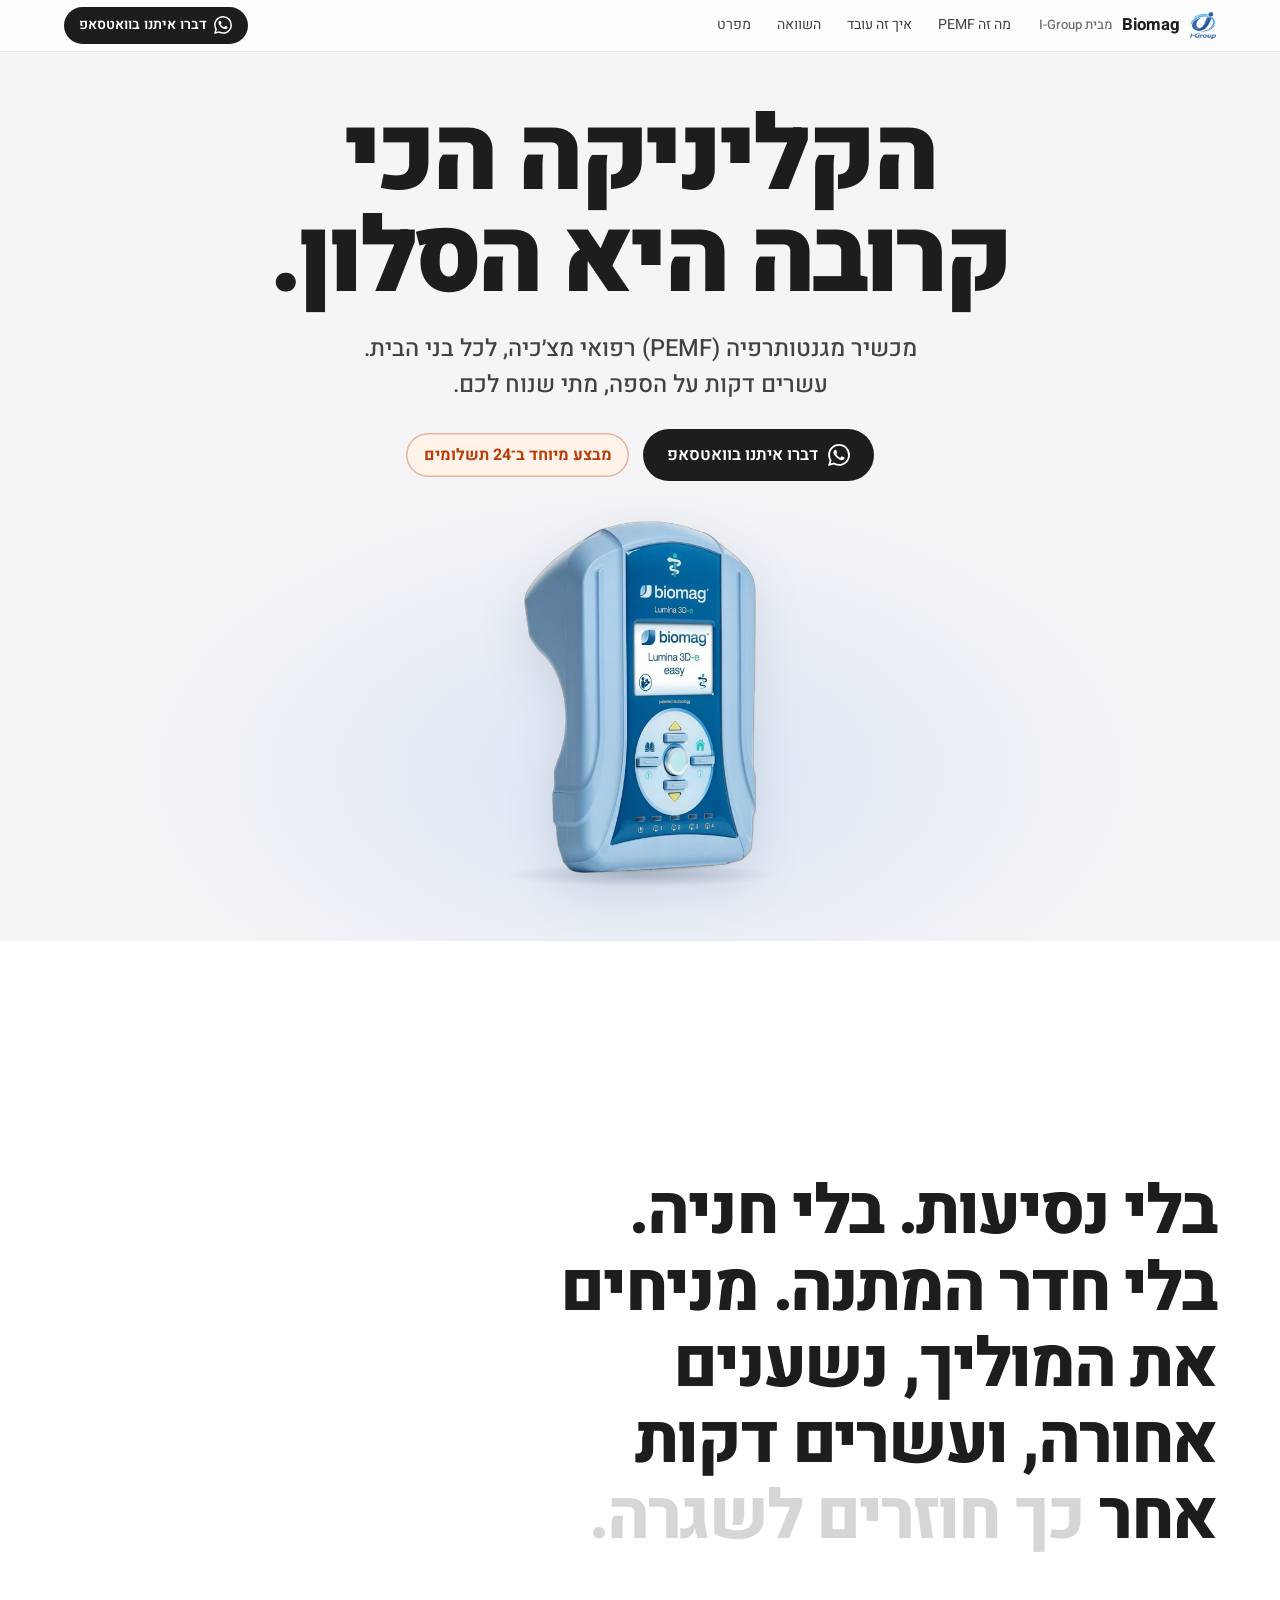
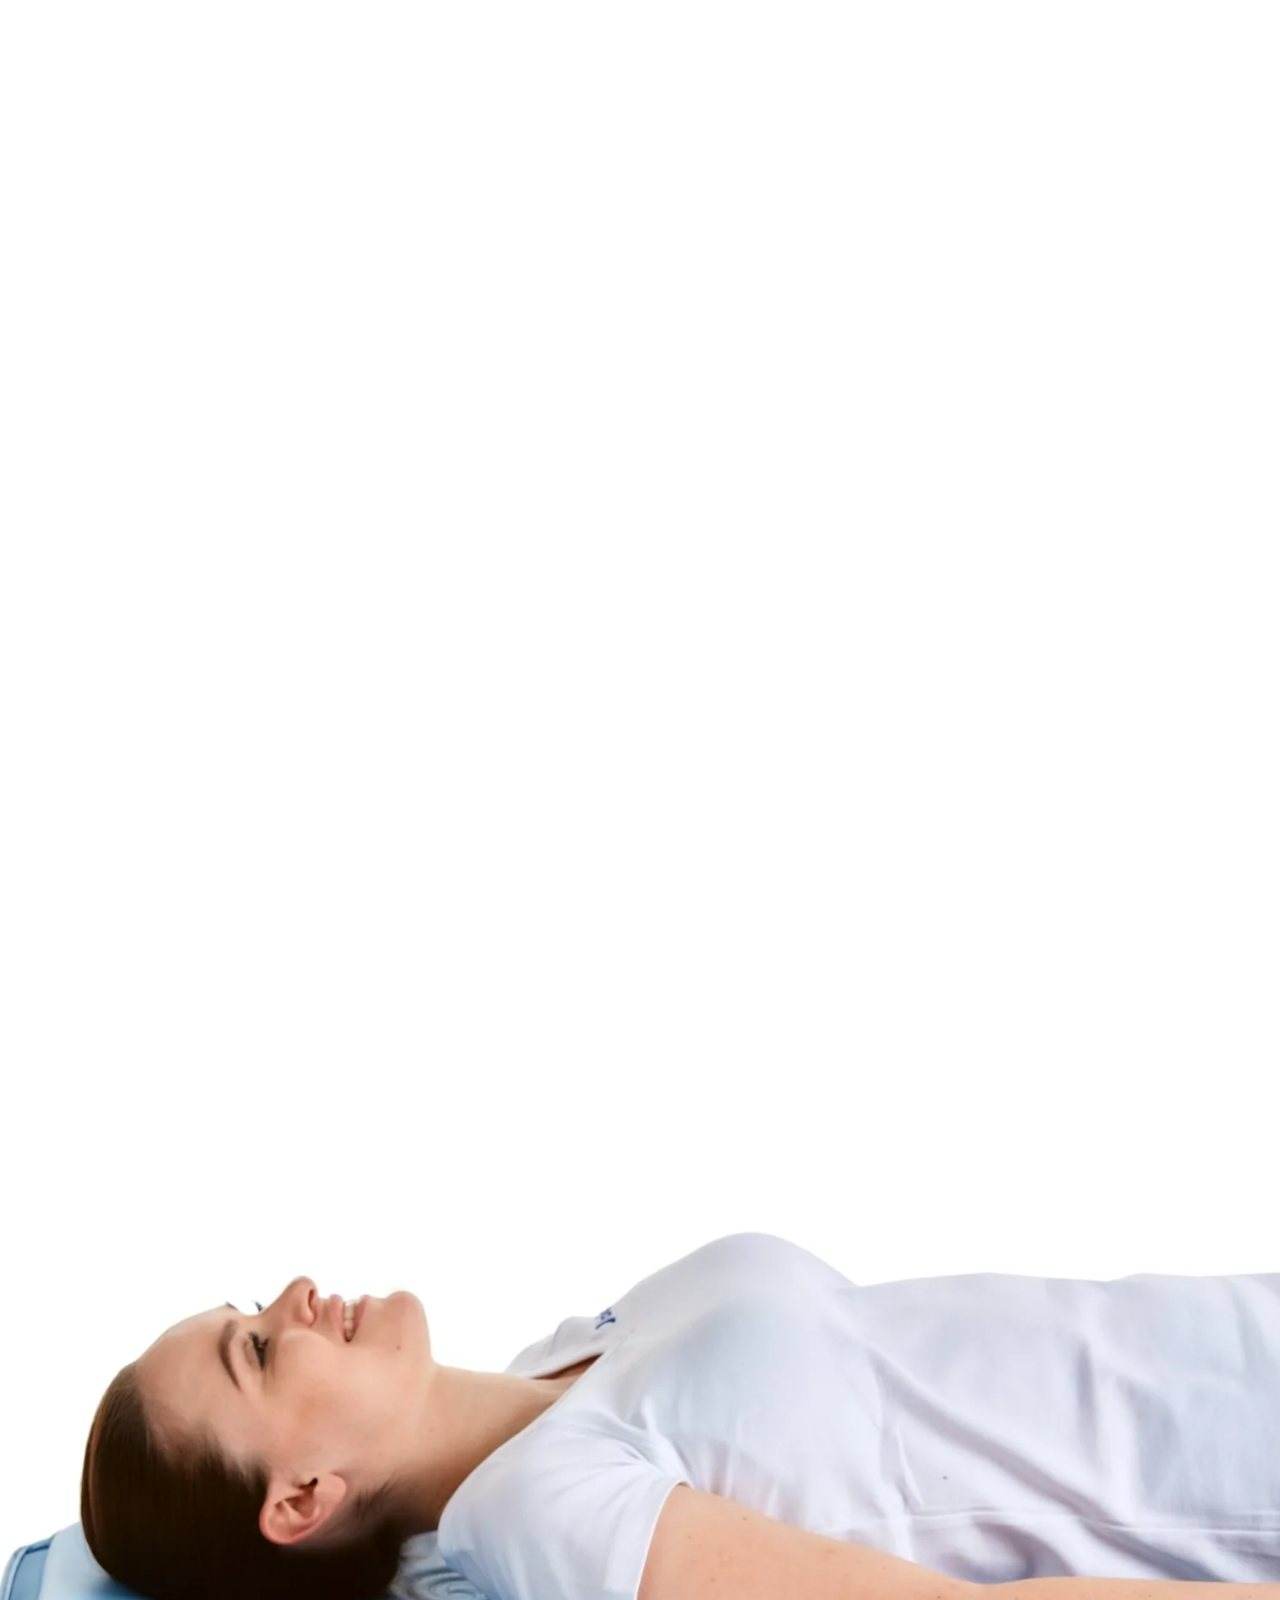
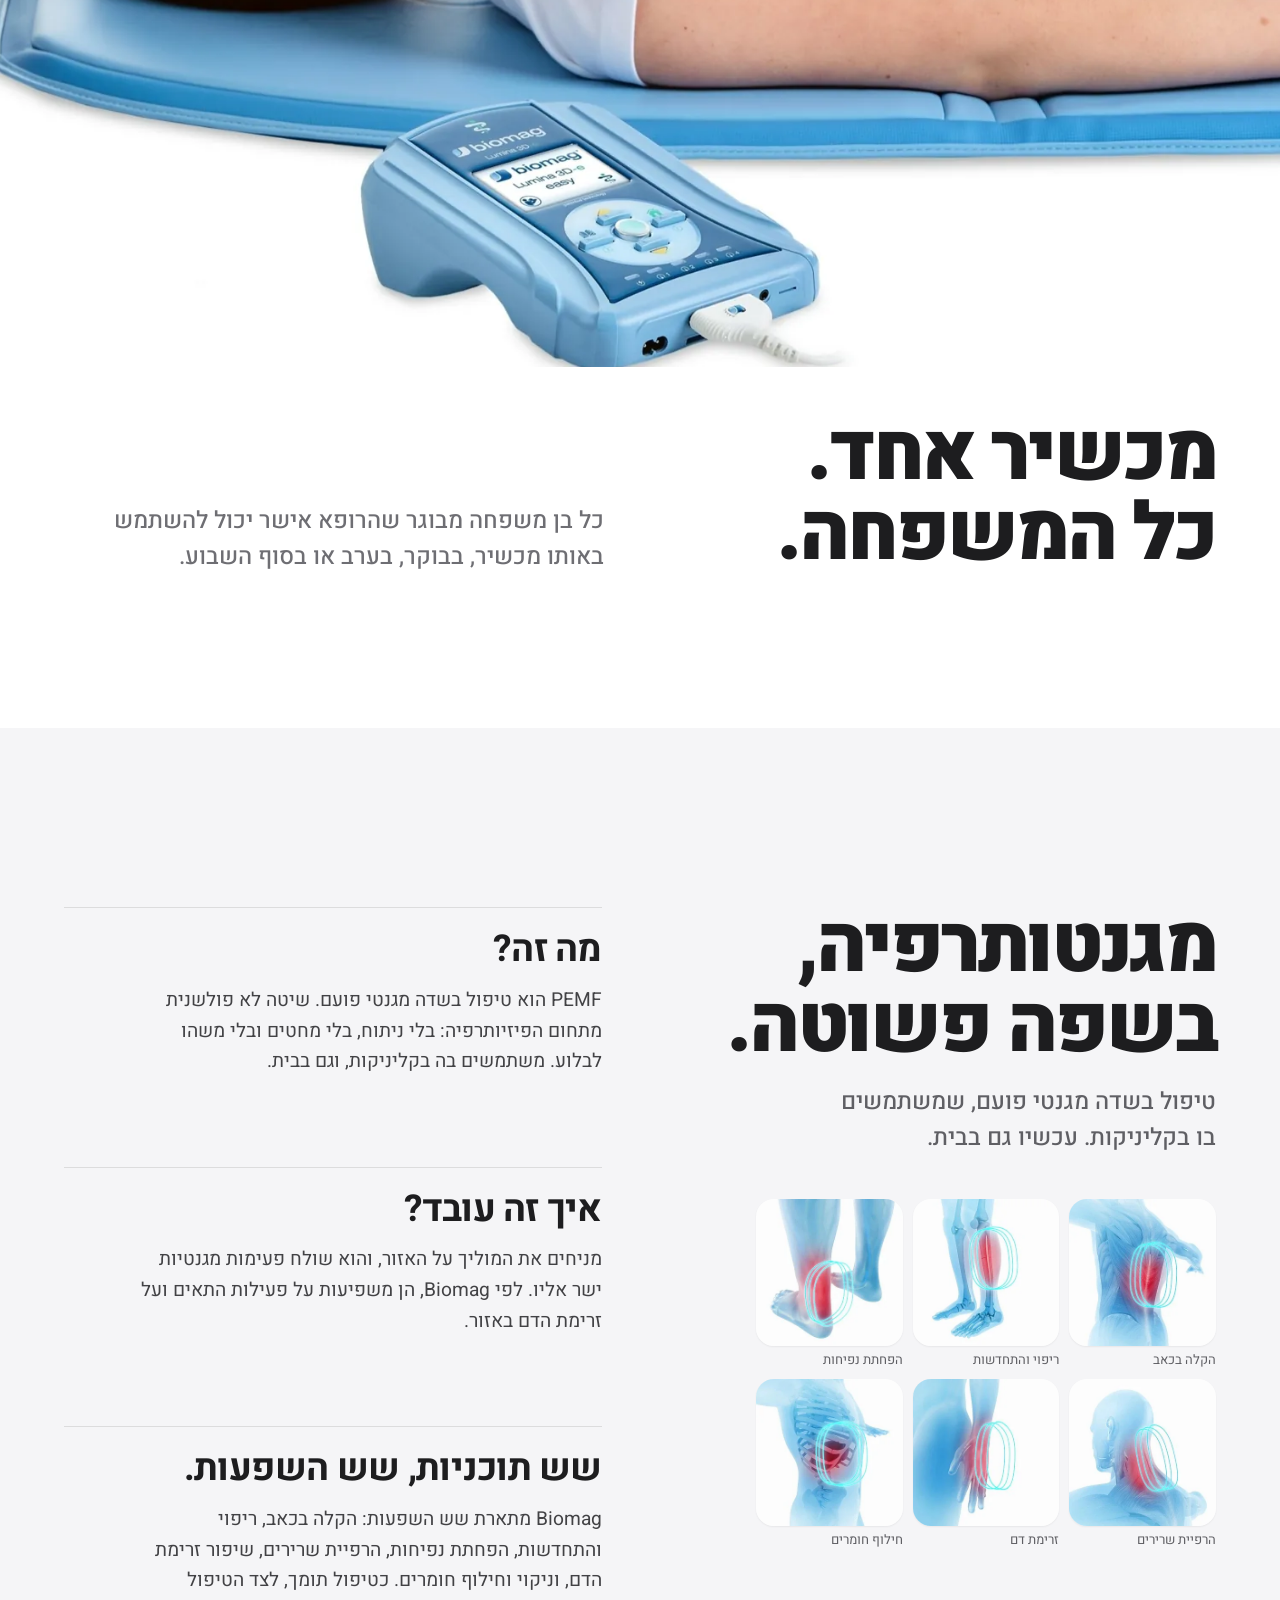
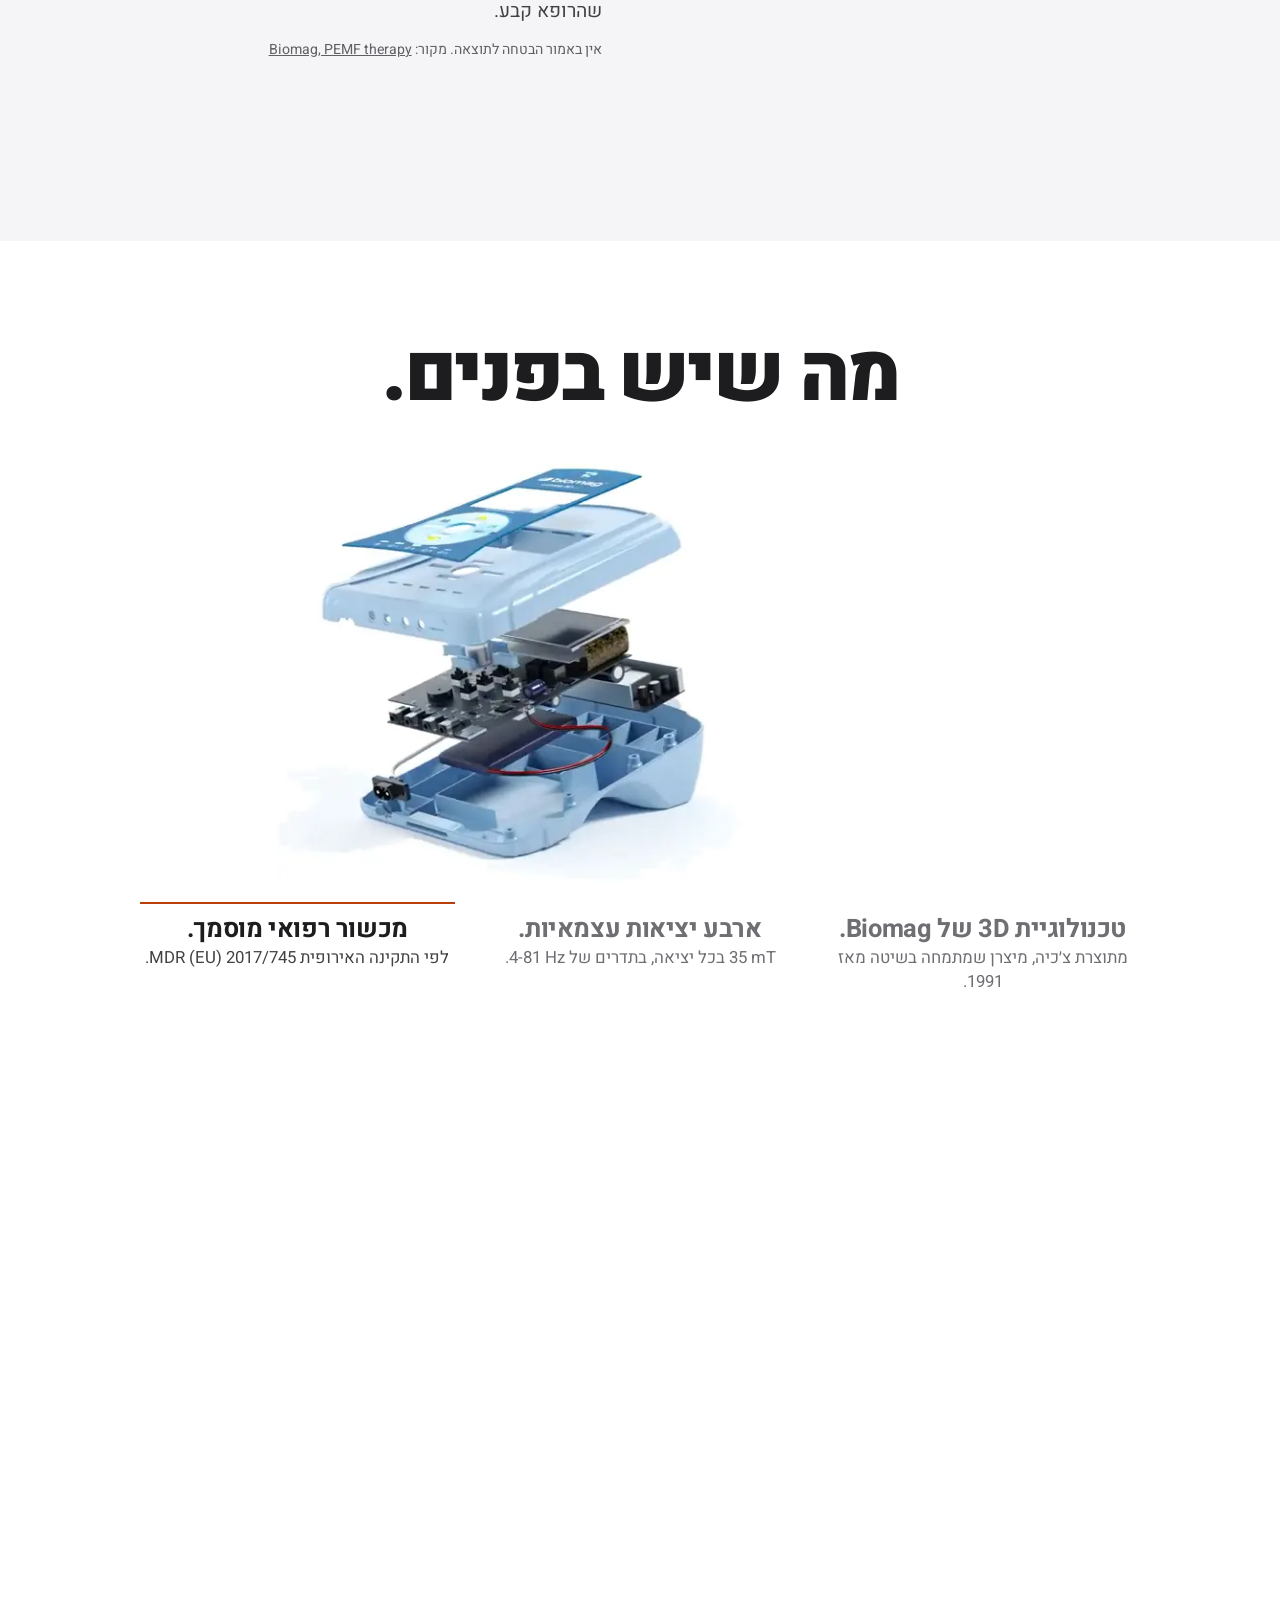
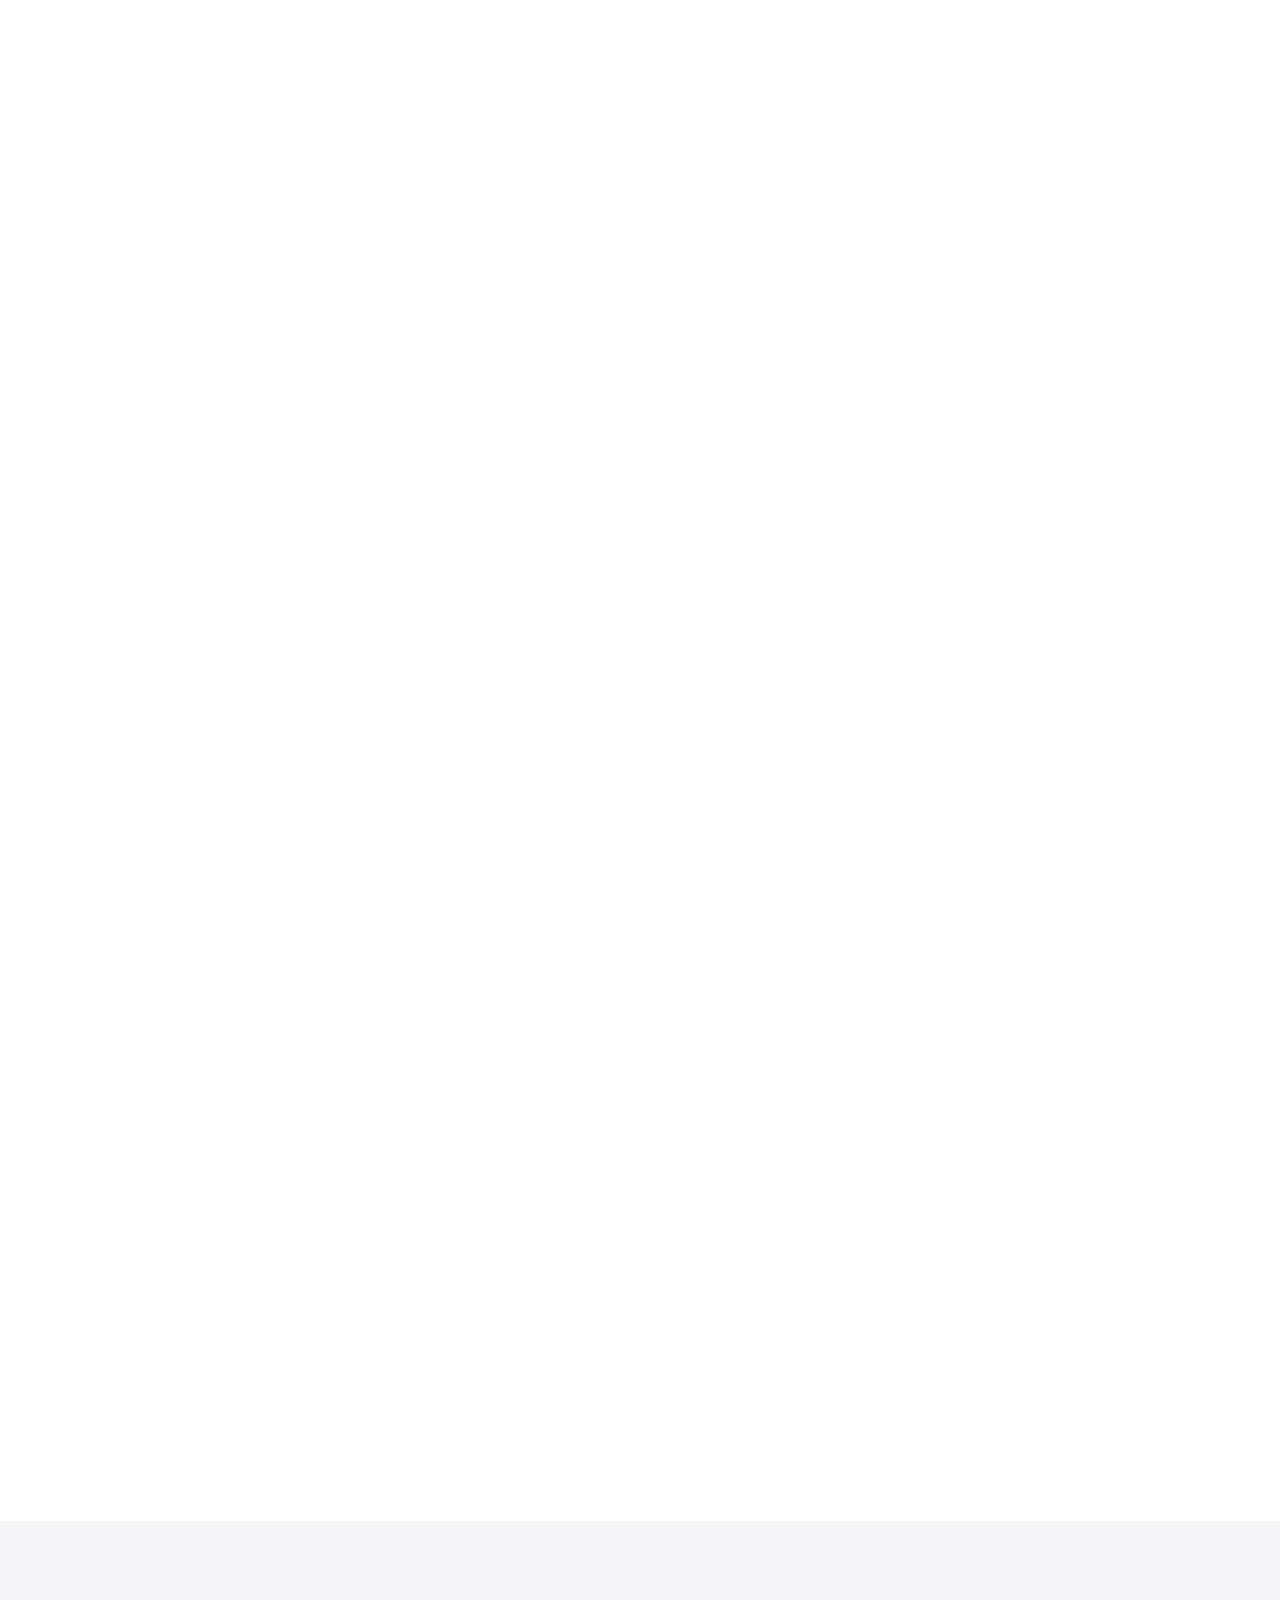
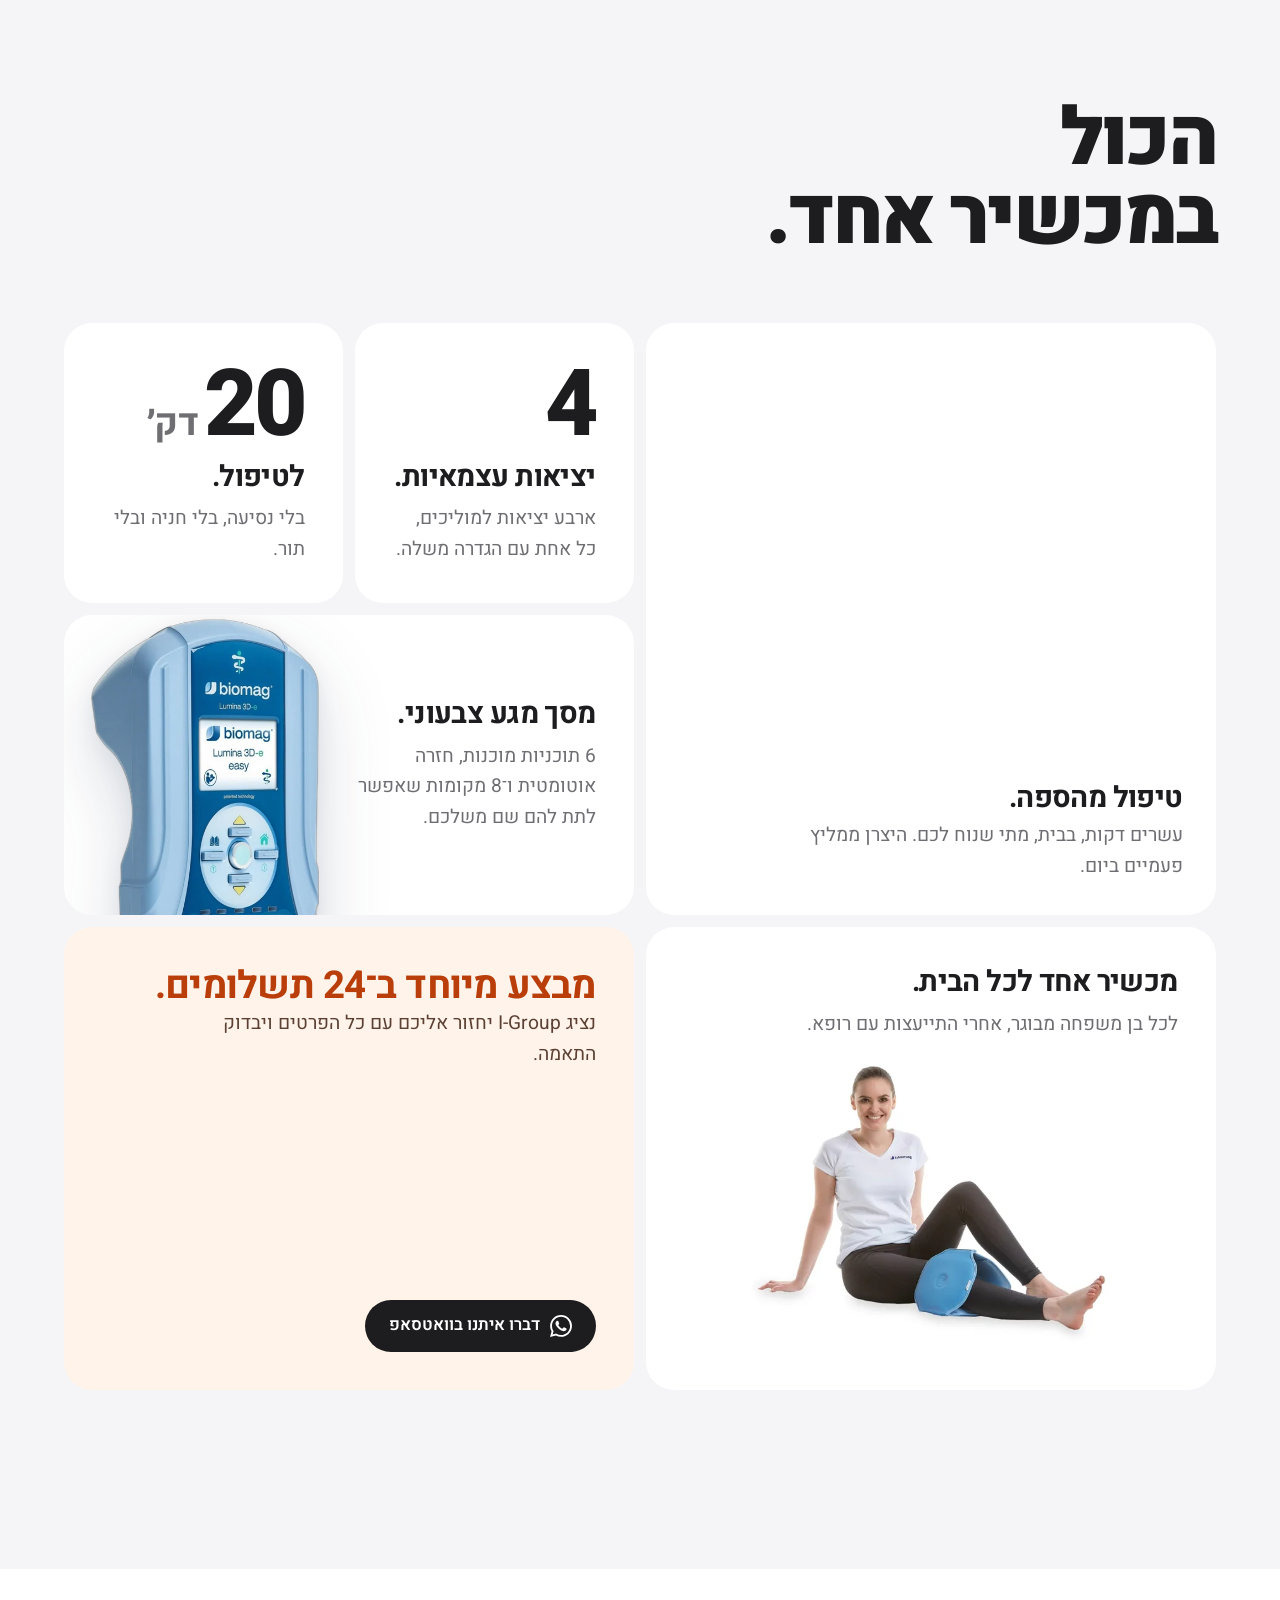
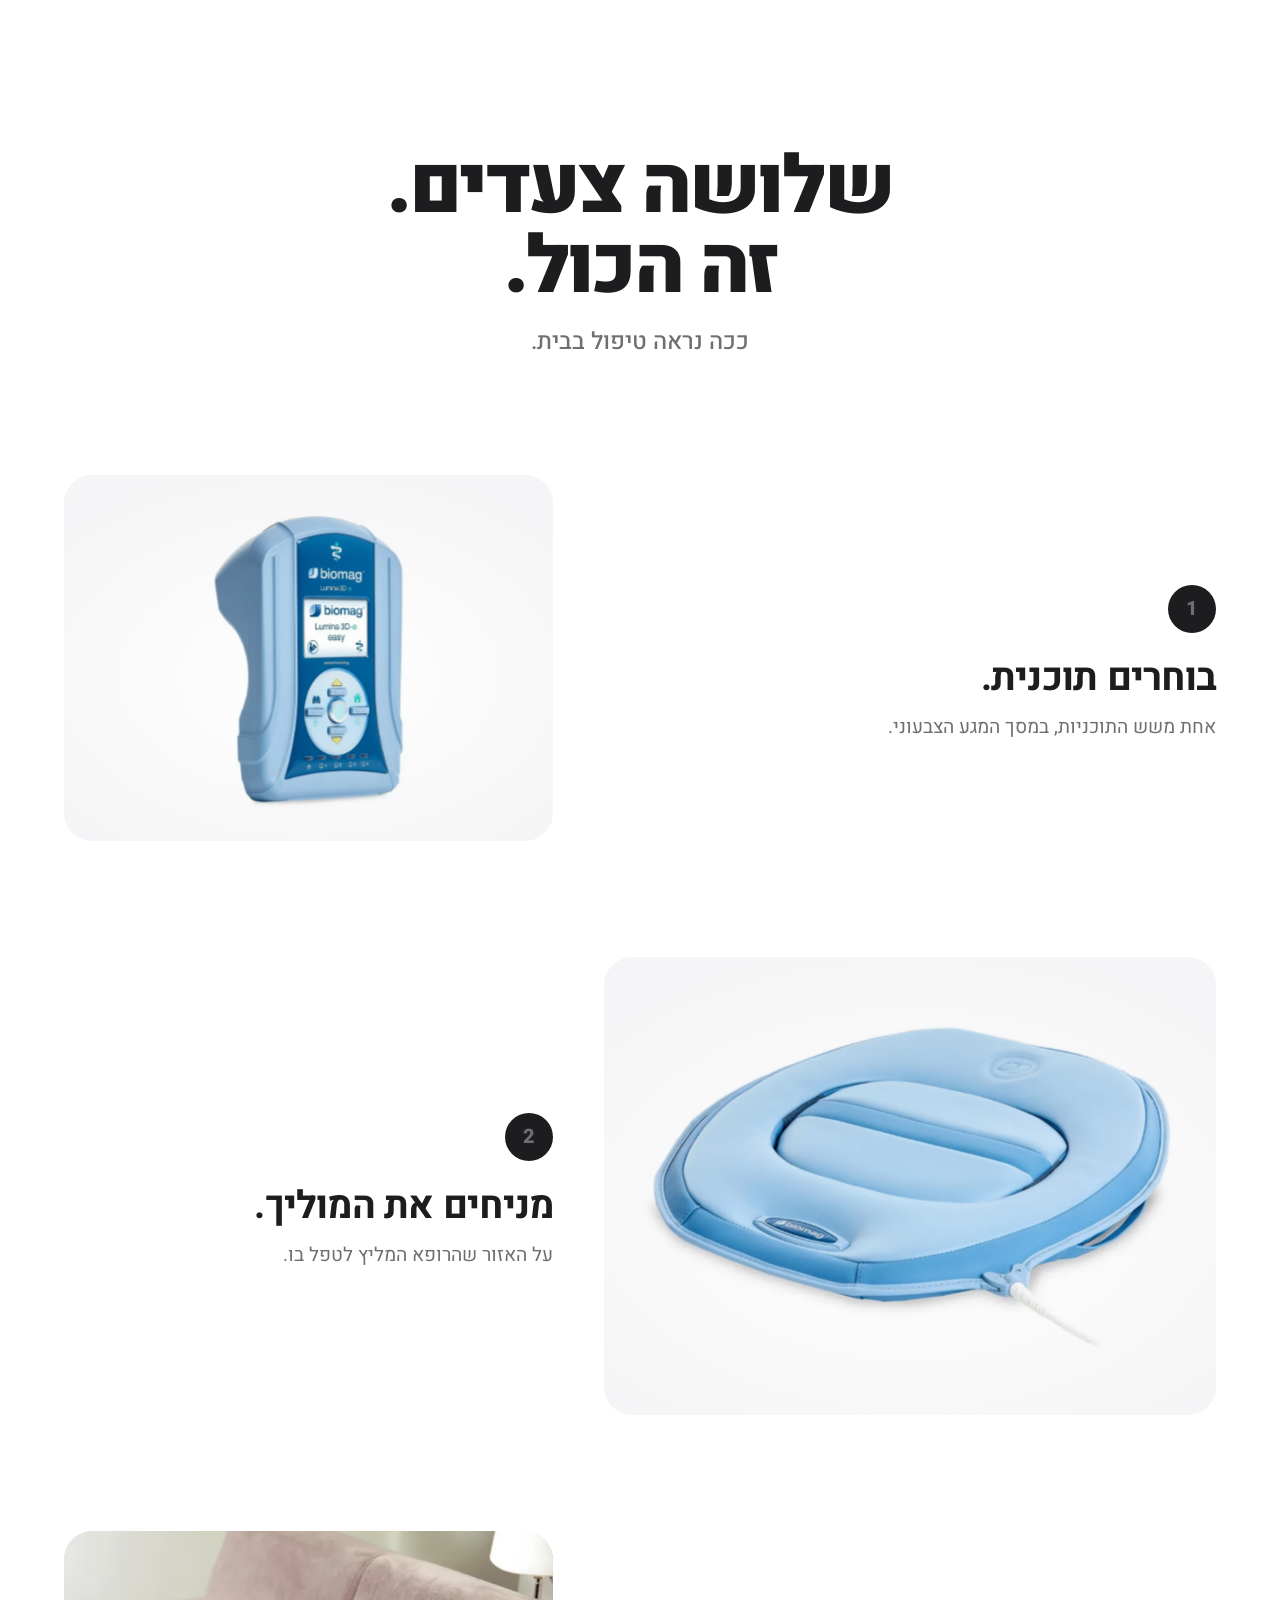
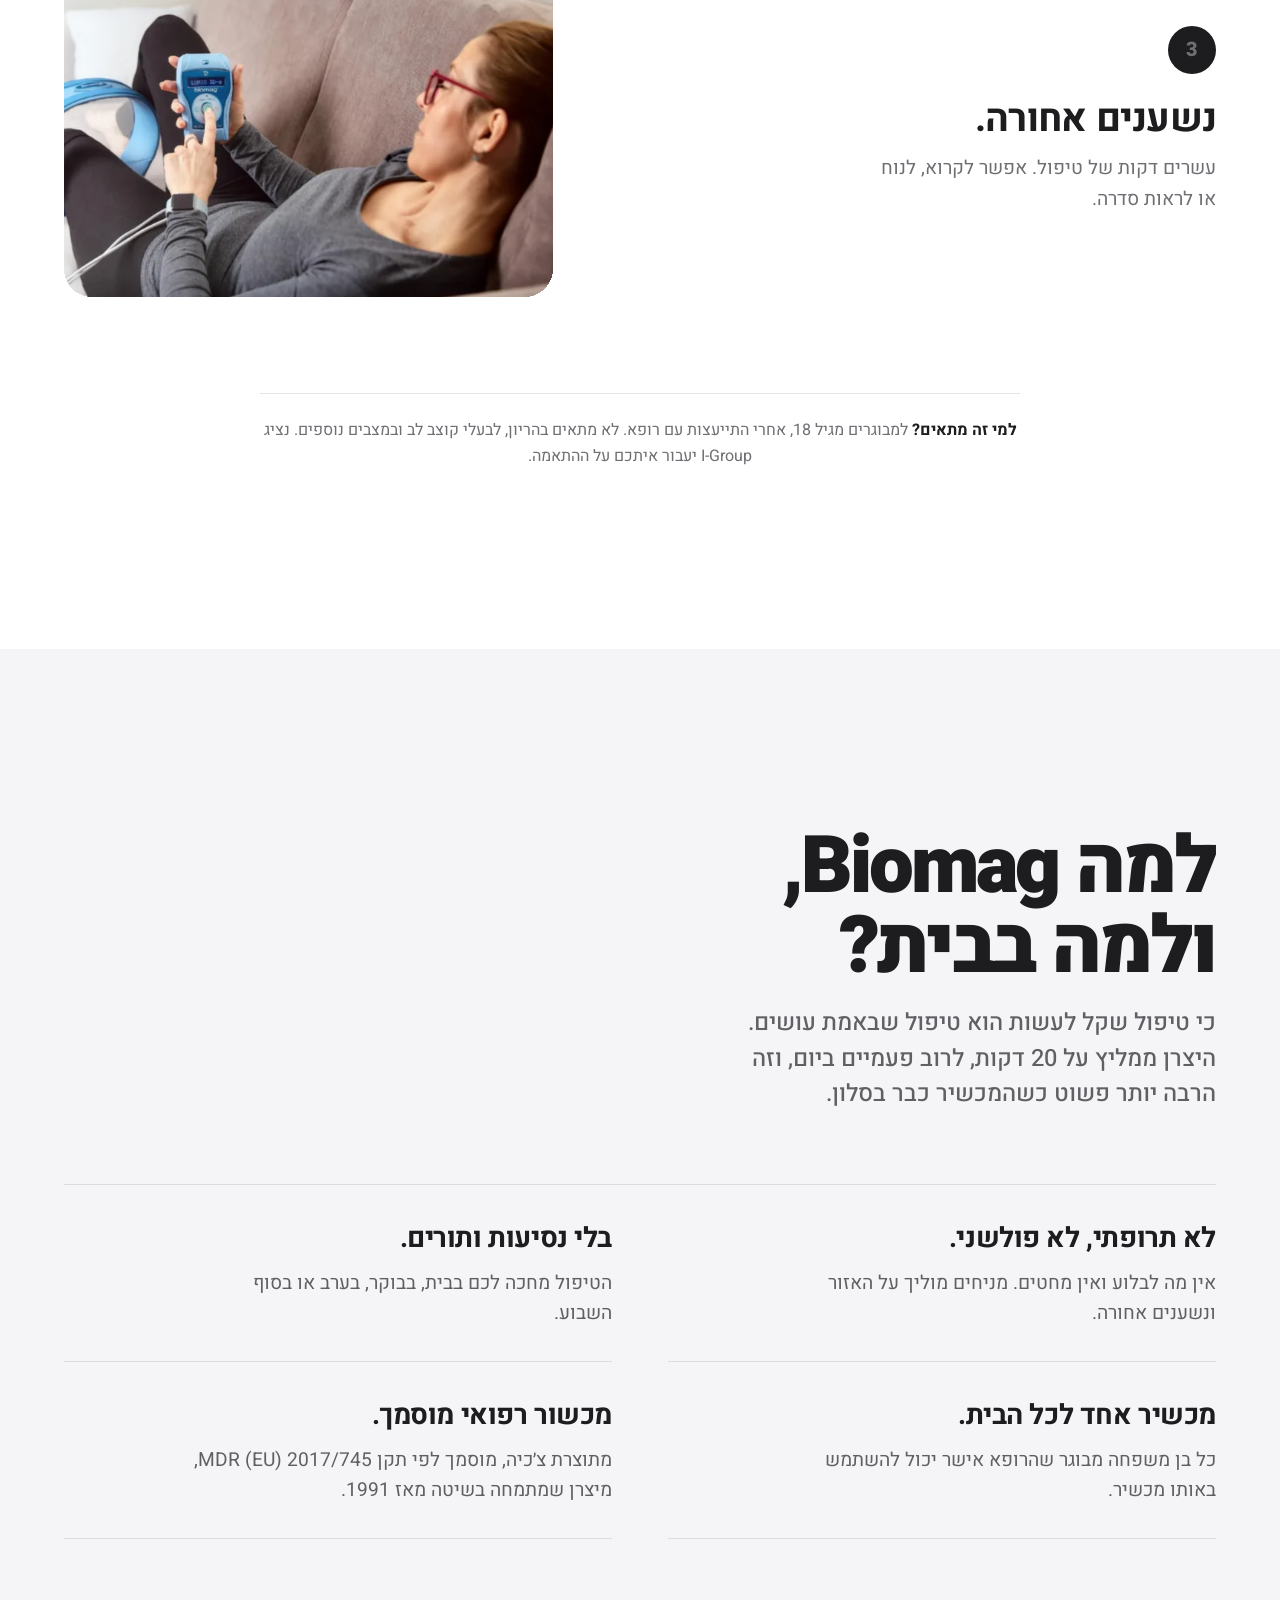
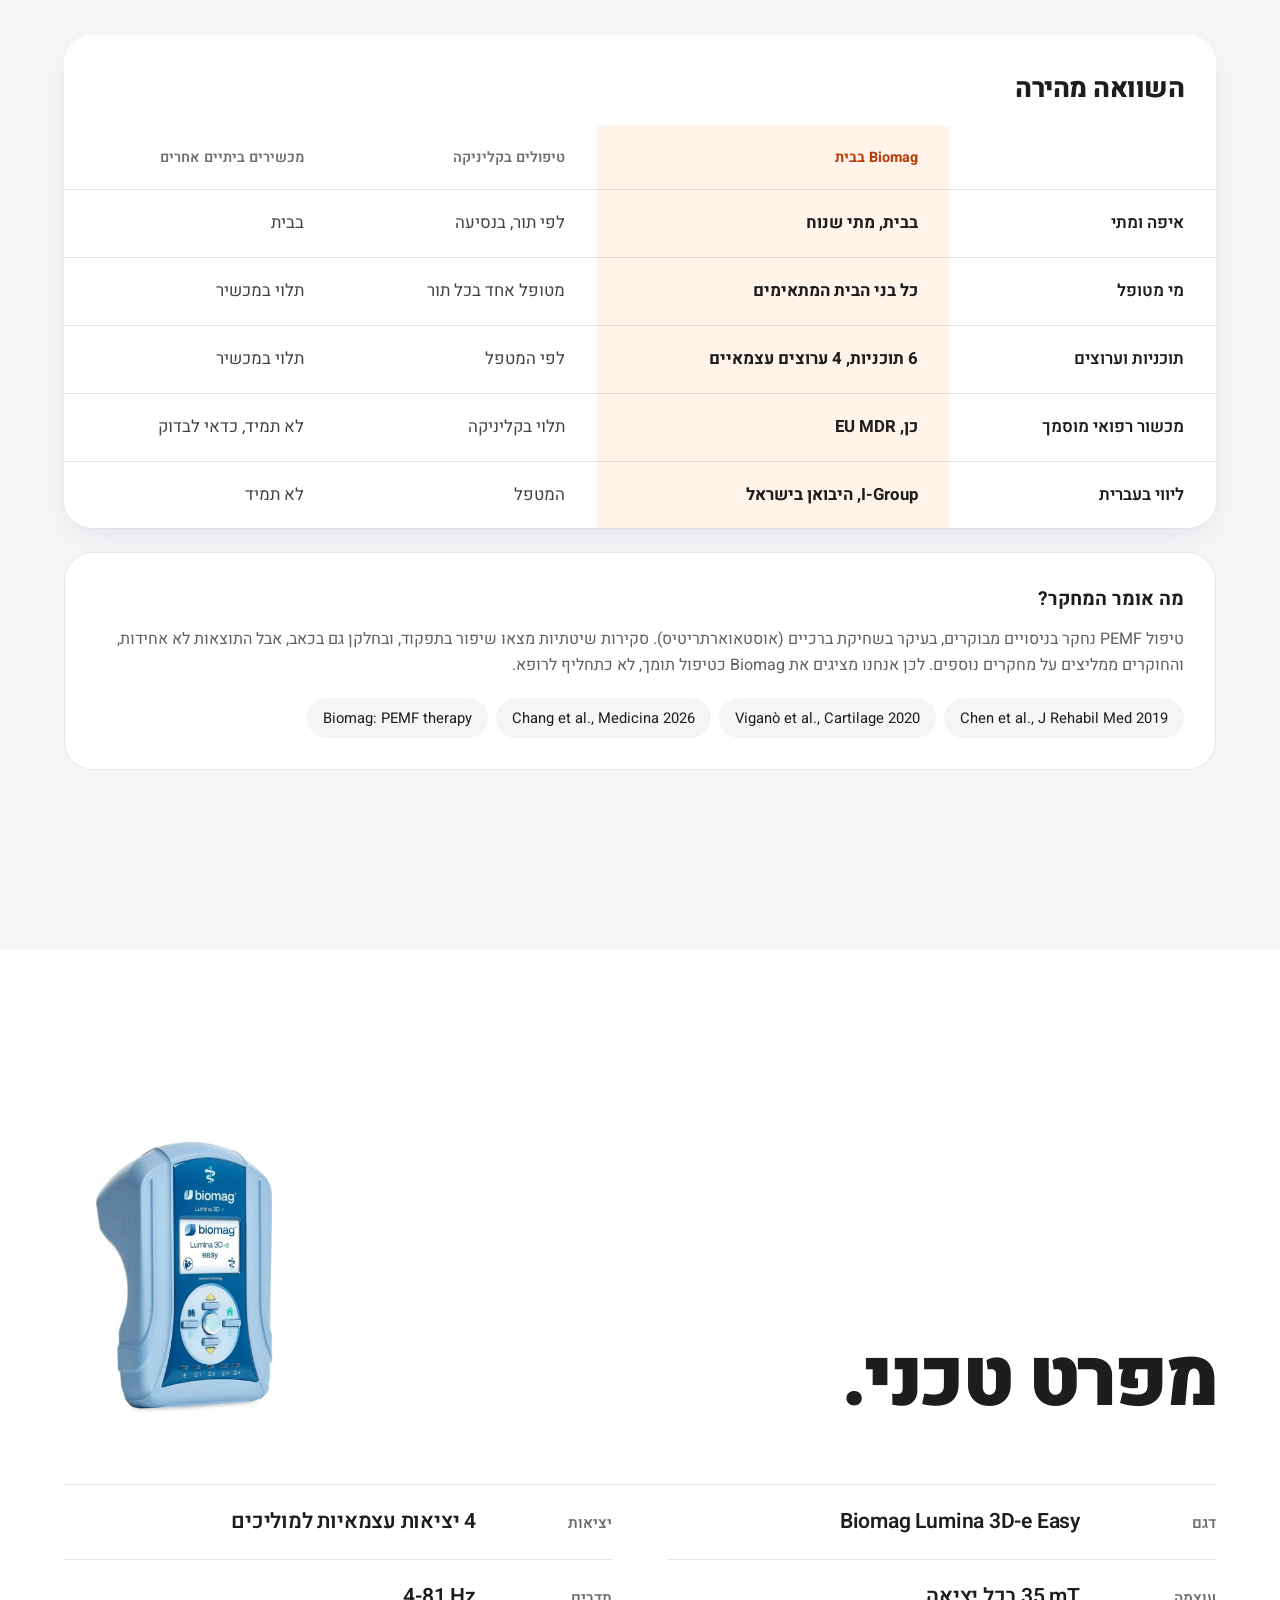
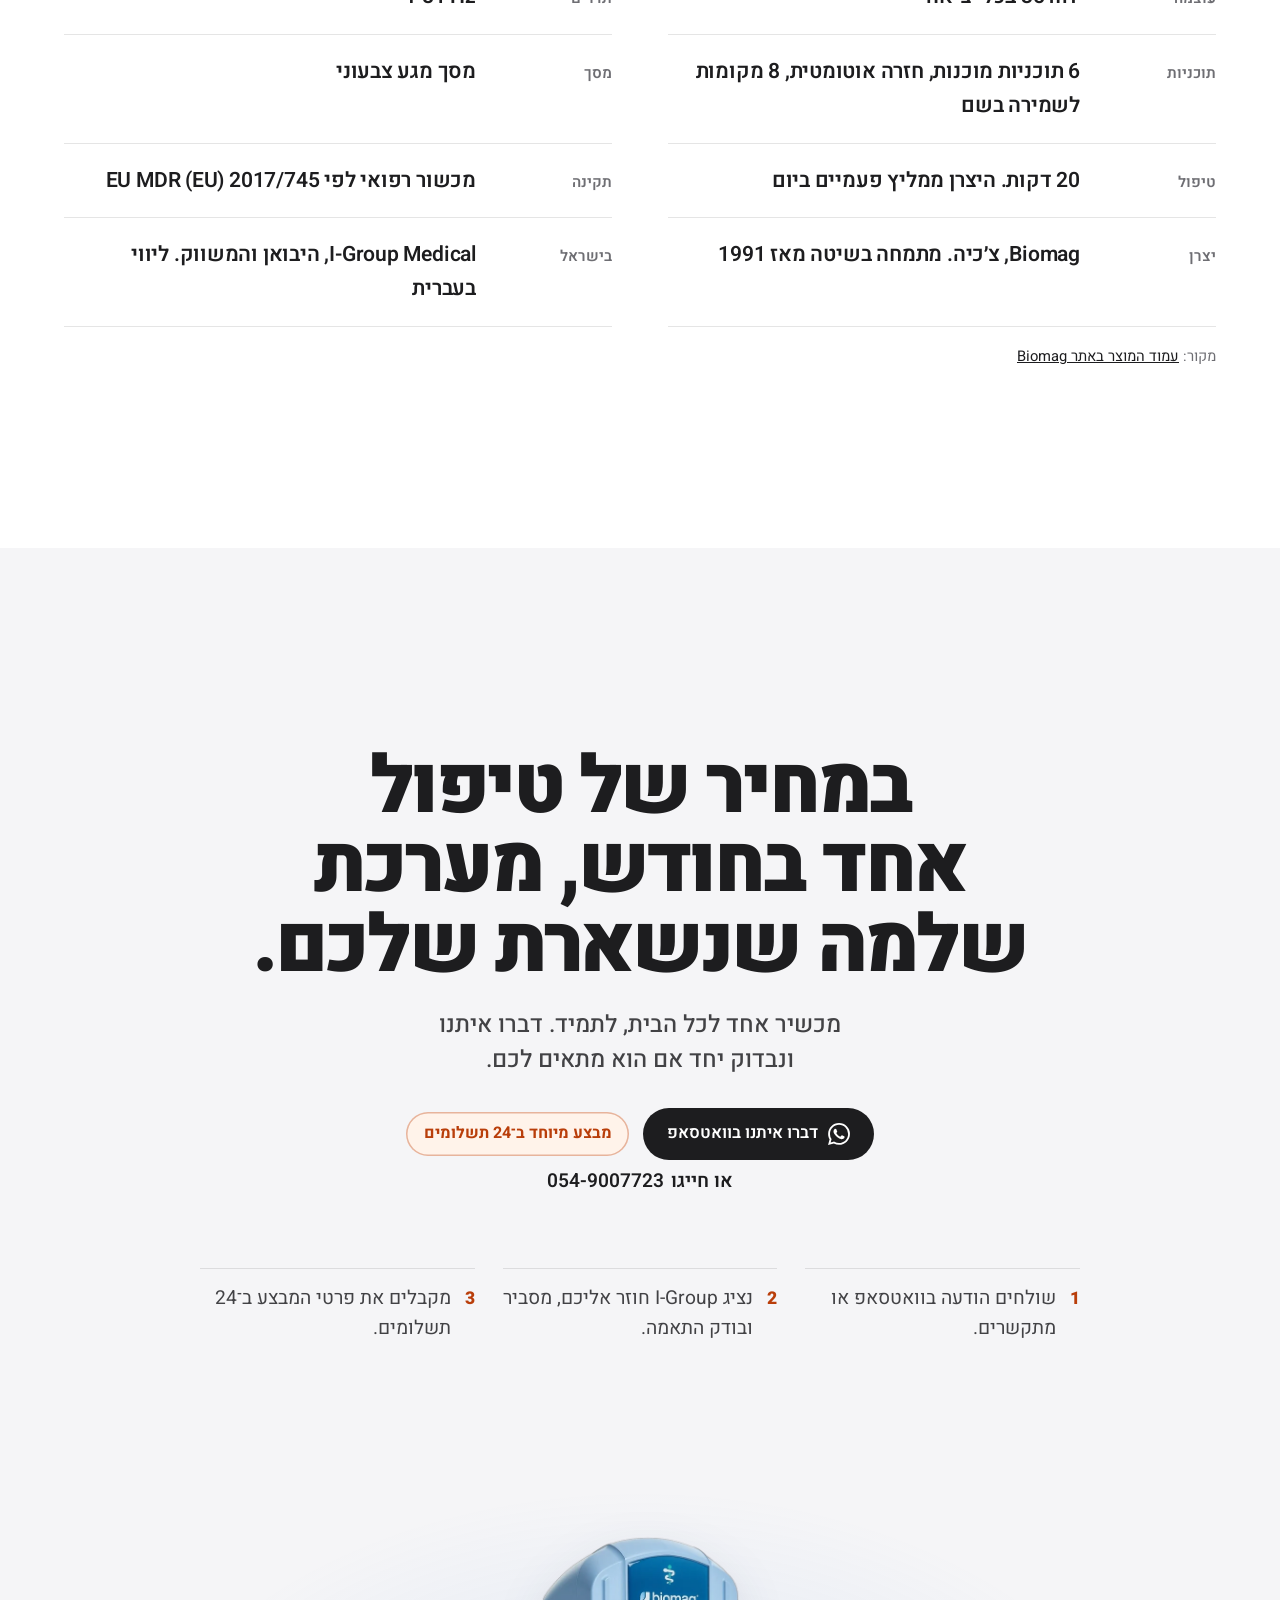
==== commit b9a00997: "Compact comparison on phones: short labels, fixed table layout, no sideways scroll, inline sources" ====
--- a/index.html
+++ b/index.html
@@ -29,7 +29,7 @@
 <link rel="preload" href="fonts/heebo-latin.woff2" as="font" type="font/woff2" crossorigin>
 <link rel="preload" as="image" href="assets/device-1000.webp" imagesrcset="assets/device-640.webp 427w, assets/device-1000.webp 667w" imagesizes="(max-width:700px) 300px, 420px">
 <script>(function(d){var t=matchMedia("(hover: none), (pointer: coarse)").matches;d.className+=" js "+(t?"is-touch":"is-fine")})(document.documentElement)</script>
-<link rel="stylesheet" href="site.css?v=7">
+<link rel="stylesheet" href="site.css?v=9">
 <script type="application/ld+json">
 {"@context":"https://schema.org","@graph":[
  {"@type":"Organization","@id":"https://i-group.co.il/#org","name":"I-Group Medical · איי גרופ מדיקל","url":"https://i-group.co.il/","logo":"https://home.biomag.i-group.co.il/assets/igroup.png","telephone":"+972-54-900-7723","contactPoint":{"@type":"ContactPoint","telephone":"+972-54-900-7723","contactType":"sales","availableLanguage":["he"]}},
@@ -213,13 +213,13 @@
     <div class="cmp-wrap" data-rise tabindex="0" role="region" aria-label="טבלת השוואה, אפשר לגלול לצדדים">
       <table class="cmp">
         <caption>השוואה מהירה</caption>
-        <thead><tr><th scope="col"><span class="vh">נושא</span></th><th scope="col" class="us">Biomag בבית</th><th scope="col">טיפולים בקליניקה</th><th scope="col">מכשירים ביתיים אחרים</th></tr></thead>
+        <thead><tr><th scope="col"><span class="vh">נושא</span></th><th scope="col" class="us"><span class="lg">Biomag בבית</span><span class="sh" aria-hidden="true">Biomag</span></th><th scope="col"><span class="lg">טיפולים בקליניקה</span><span class="sh" aria-hidden="true">קליניקה</span></th><th scope="col"><span class="lg">מכשירים ביתיים אחרים</span><span class="sh" aria-hidden="true">מכשירים אחרים</span></th></tr></thead>
         <tbody>
-          <tr><th scope="row">איפה ומתי</th><td class="us">בבית, מתי שנוח</td><td>לפי תור, בנסיעה</td><td>בבית</td></tr>
-          <tr><th scope="row">מי מטופל</th><td class="us">כל בני הבית המתאימים</td><td>מטופל אחד בכל תור</td><td>תלוי במכשיר</td></tr>
-          <tr><th scope="row">תוכניות וערוצים</th><td class="us">6 תוכניות, 4 ערוצים עצמאיים</td><td>לפי המטפל</td><td>תלוי במכשיר</td></tr>
-          <tr><th scope="row">מכשור רפואי מוסמך</th><td class="us">כן, <bdi class="ltr">EU MDR</bdi></td><td>תלוי בקליניקה</td><td>לא תמיד, כדאי לבדוק</td></tr>
-          <tr><th scope="row">ליווי בעברית</th><td class="us">I-Group, היבואן בישראל</td><td>המטפל</td><td>לא תמיד</td></tr>
+          <tr><th scope="row">איפה ומתי</th><td class="us">בבית, מתי שנוח</td><td><span class="lg">לפי תור, בנסיעה</span><span class="sh" aria-hidden="true">בתור ובנסיעה</span></td><td>בבית</td></tr>
+          <tr><th scope="row">מי מטופל</th><td class="us"><span class="lg">כל בני הבית המתאימים</span><span class="sh" aria-hidden="true">כל בני הבית</span></td><td><span class="lg">מטופל אחד בכל תור</span><span class="sh" aria-hidden="true">אחד בכל תור</span></td><td>תלוי במכשיר</td></tr>
+          <tr><th scope="row"><span class="lg">תוכניות וערוצים</span><span class="sh" aria-hidden="true">תוכניות</span></th><td class="us"><span class="lg">6 תוכניות, 4 ערוצים עצמאיים</span><span class="sh" aria-hidden="true">6 תוכניות, 4 ערוצים</span></td><td>לפי המטפל</td><td>תלוי במכשיר</td></tr>
+          <tr><th scope="row"><span class="lg">מכשור רפואי מוסמך</span><span class="sh" aria-hidden="true">מוסמך רפואית</span></th><td class="us"><span class="lg">כן, <bdi class="ltr">EU MDR</bdi></span><span class="sh" aria-hidden="true">✓ <bdi class="ltr">EU MDR</bdi></span></td><td>תלוי בקליניקה</td><td><span class="lg">לא תמיד, כדאי לבדוק</span><span class="sh" aria-hidden="true">לא תמיד</span></td></tr>
+          <tr><th scope="row">ליווי בעברית</th><td class="us"><span class="lg">I-Group, היבואן בישראל</span><span class="sh" aria-hidden="true">✓ I-Group</span></td><td>המטפל</td><td>לא תמיד</td></tr>
         </tbody>
       </table>
     </div>
--- a/site.css
+++ b/site.css
@@ -259,3 +259,32 @@
 .peak.is-vid .peak__video{opacity:1}
 .is-touch .cmp-wrap{box-shadow:0 0 0 1px var(--line)}
 @media (max-width:759px){.t-c{padding-inline-end:46%;min-height:280px}.t-c__img{height:250px;bottom:-40px;inset-inline-end:12px}}
+
+/* comparison: compact on phones, whole table in one screen, no sideways scroll */
+.cmp .sh{display:none}
+@media (max-width:480px){
+  .why{padding-block:72px 64px}
+  .why .lede{margin-top:12px;font-size:1.0625rem}
+  .reasons{margin-top:32px}
+  .reasons > div{padding:16px 0;gap:4px}
+  .reasons h3{font-size:1.125rem}
+  .reasons p{font-size:.95rem;line-height:1.5}
+  .cmp-wrap{margin-top:32px;border-radius:20px;overflow:visible}
+  .cmp{min-width:0;table-layout:fixed;font-size:.875rem;line-height:1.3}
+  .cmp caption{padding:16px 12px 8px;font-size:1.125rem}
+  .cmp th,.cmp td{position:relative;padding:10px 6px;overflow-wrap:break-word}
+  .cmp th:first-child,.cmp td:first-child{padding-inline-start:12px}
+  .cmp th:last-child,.cmp td:last-child{padding-inline-end:12px}
+  .cmp thead th{font-size:.78rem;line-height:1.25;padding-block:8px}
+  .cmp thead th:first-child{width:24%}
+  .cmp tbody th{white-space:normal;font-size:.8125rem}
+  .cmp .lg{position:absolute;width:1px;height:1px;overflow:hidden;clip:rect(0 0 0 0);white-space:nowrap}
+  .cmp .sh{display:inline}
+  .research{margin-top:16px;padding:20px 16px;gap:8px;border-radius:20px}
+  .research h3{font-size:1.05rem}
+  .research p{font-size:.875rem;line-height:1.55}
+  .research ul{display:block;margin-top:2px;font-size:.8125rem;line-height:1.9}
+  .research li{display:inline-block;white-space:nowrap}
+  .research li:not(:last-child)::after{content:"·";margin-inline:6px;color:var(--ink-3)}
+  .research a{display:inline;direction:ltr;unicode-bidi:isolate;min-height:0;padding:0;background:none;border-radius:0;text-decoration:underline;text-underline-offset:3px;text-decoration-color:rgba(0,0,0,.25)}
+}
